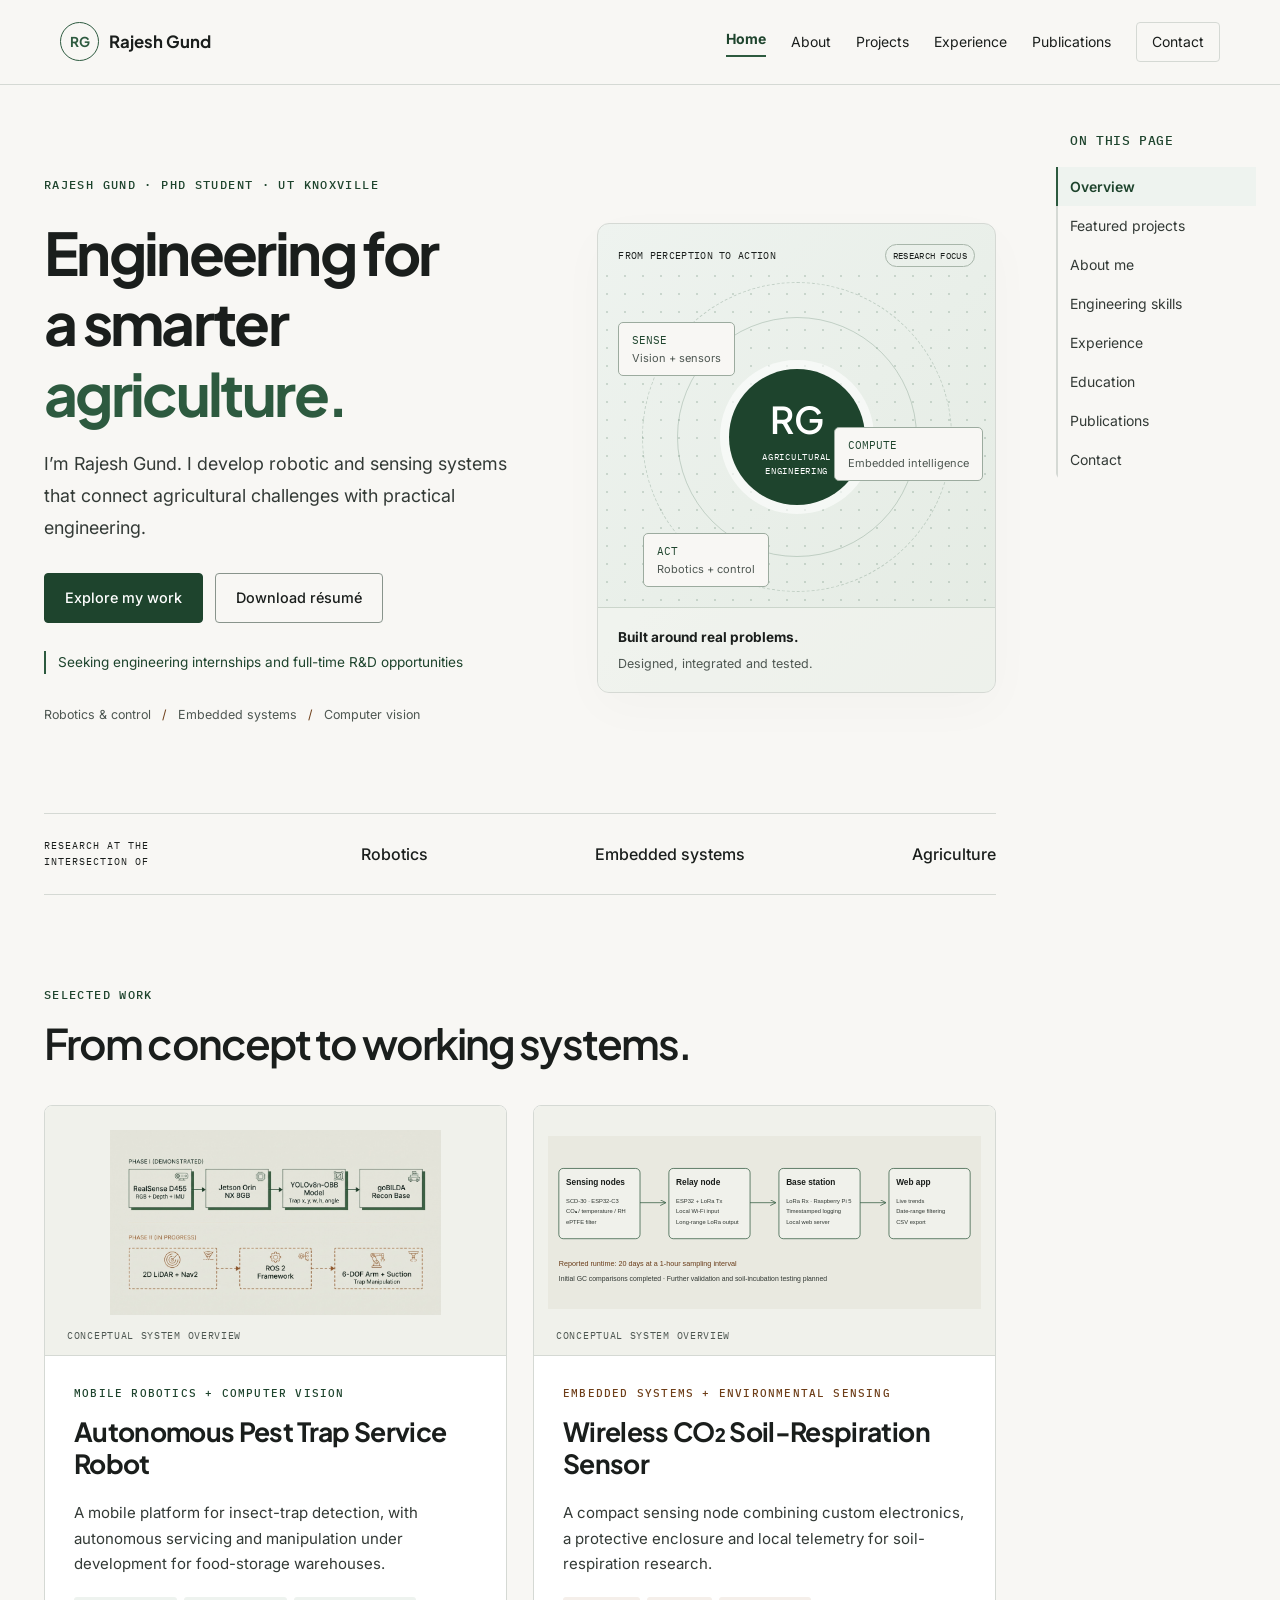
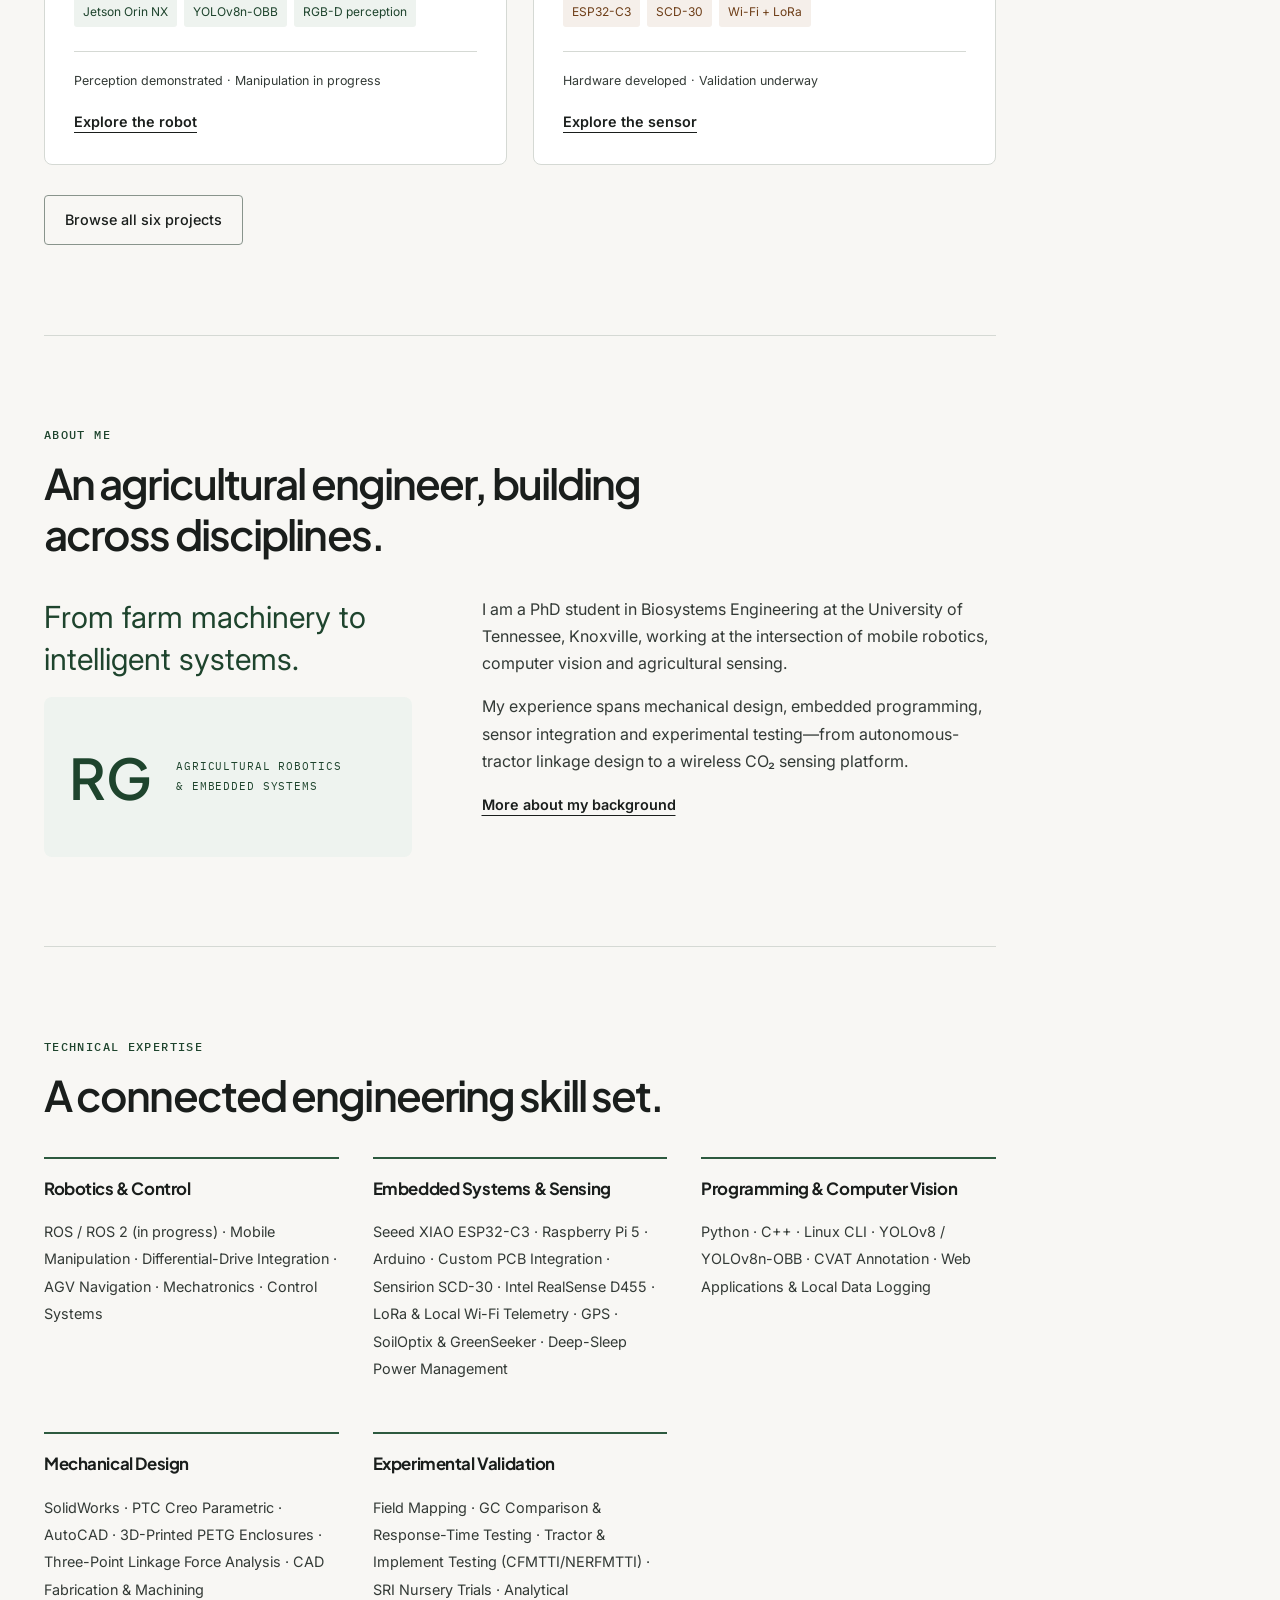
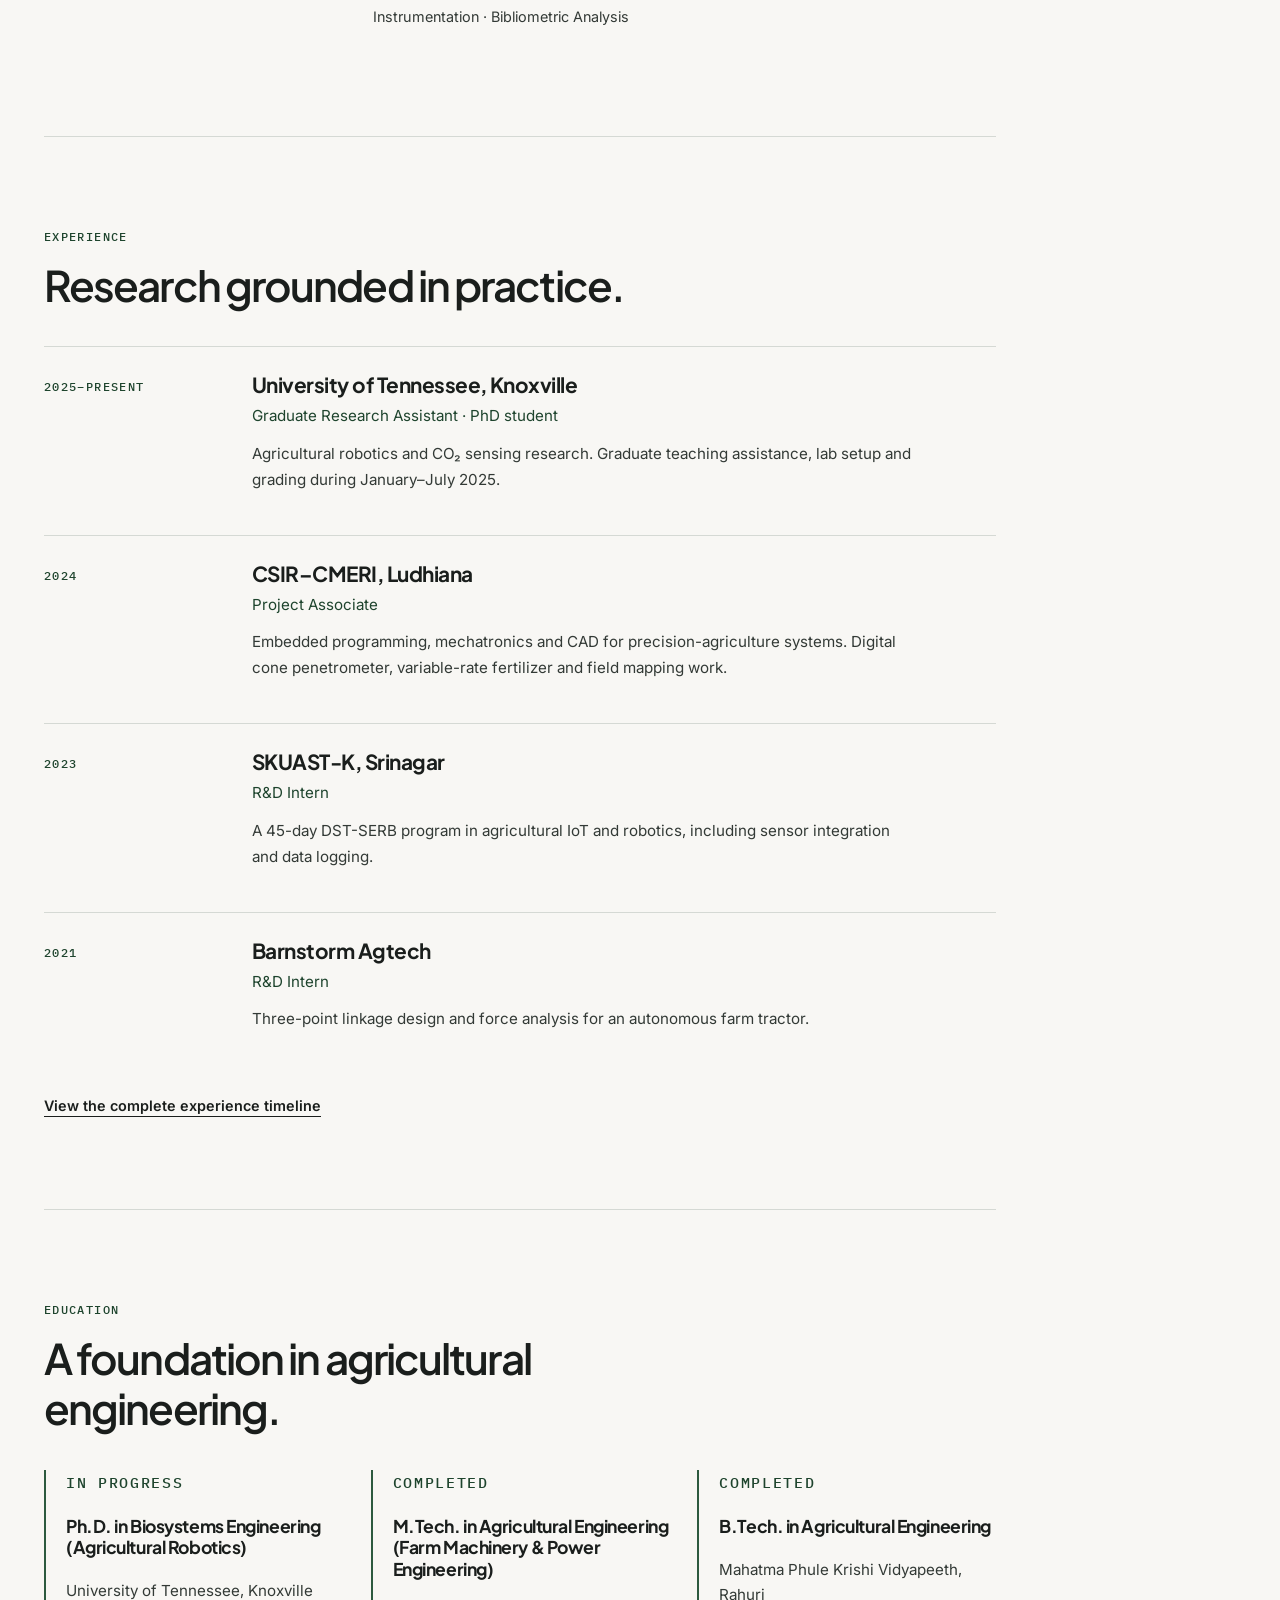
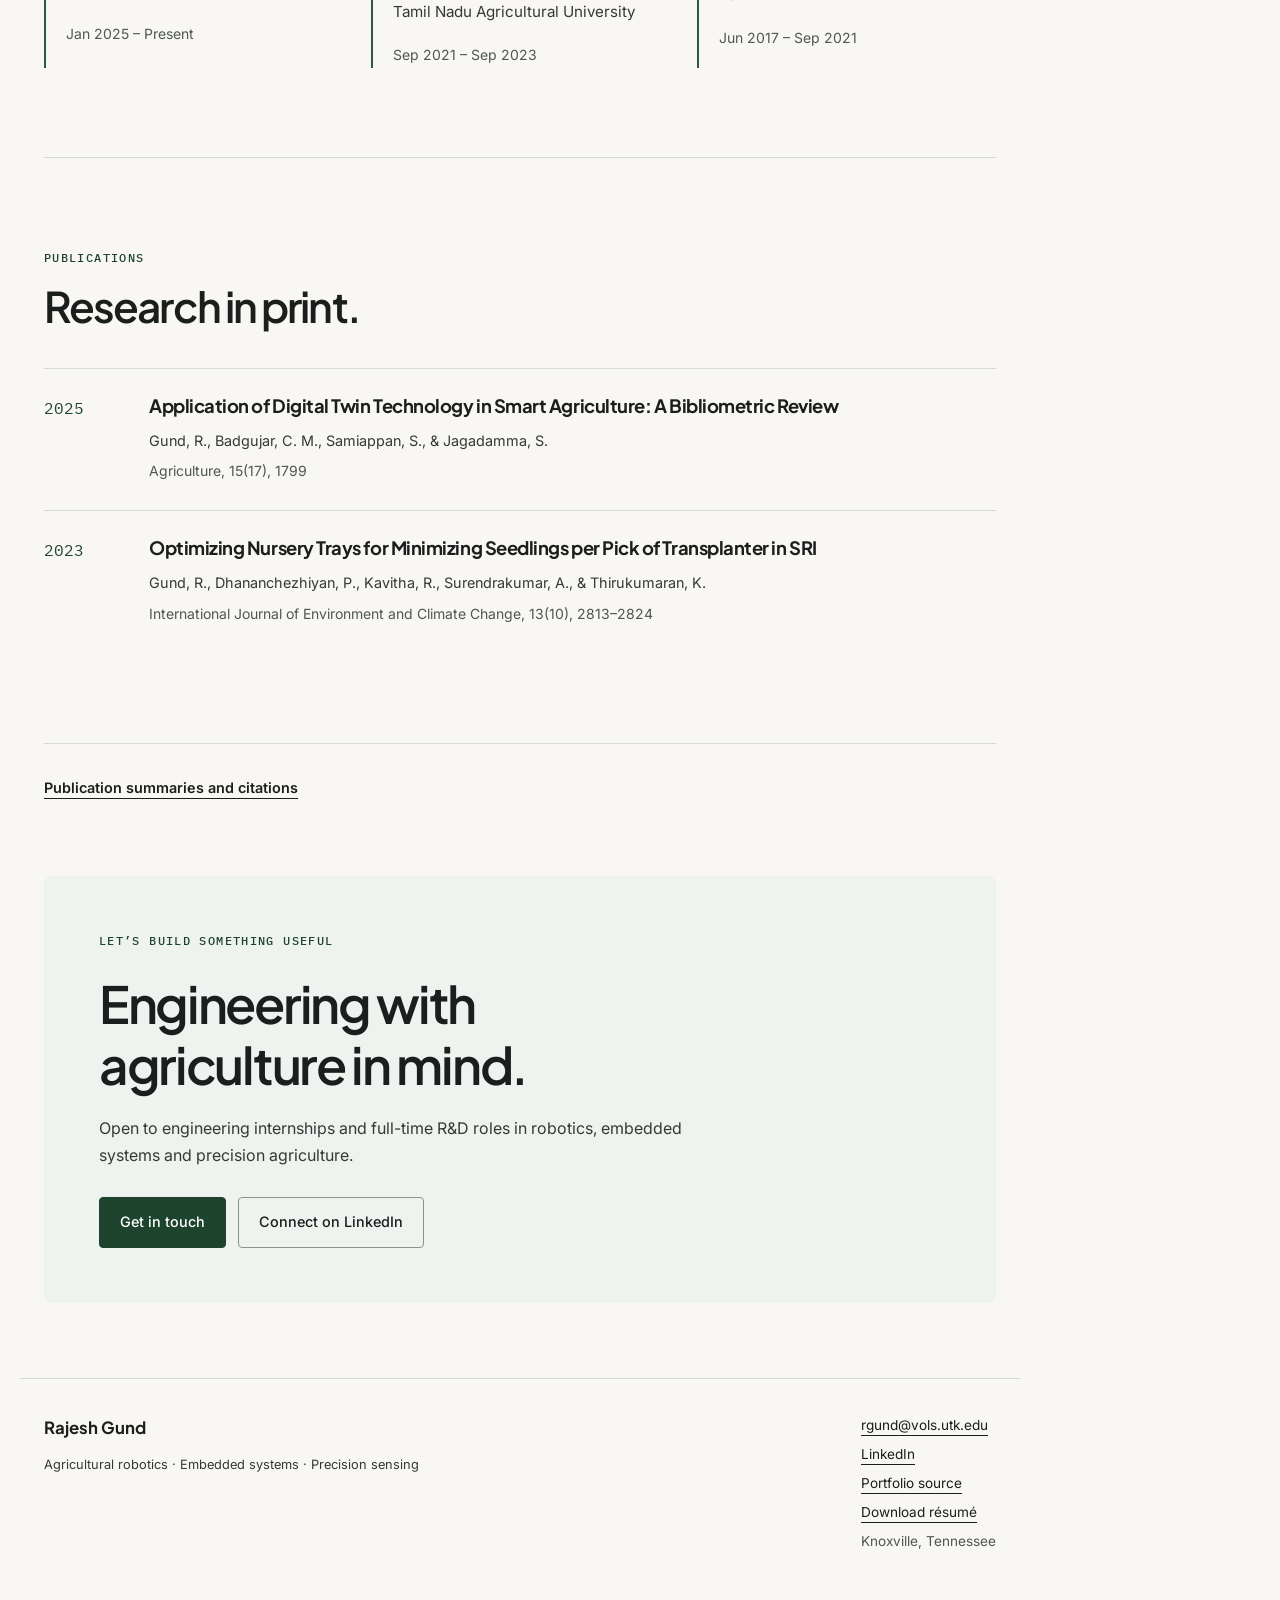
==== index.html @ 1b2fa49e "Add responsive section bookmarks and active reading navigation" ====
<!doctype html><html lang="en"><head><meta charset="utf-8"><meta name="viewport" content="width=device-width, initial-scale=1"><title>Agricultural Robotics &amp; Embedded Systems | Rajesh Gund</title><meta name="description" content="Rajesh Gund — PhD student at UT Knoxville developing agricultural robotics and embedded sensing systems."><meta property="og:title" content="Agricultural Robotics &amp; Embedded Systems | Rajesh Gund"><meta property="og:description" content="Rajesh Gund — PhD student at UT Knoxville developing agricultural robotics and embedded sensing systems."><meta property="og:type" content="website"><meta name="theme-color" content="#2D5A3F"><link rel="icon" href="assets/img/favicon.svg" type="image/svg+xml"><link rel="stylesheet" href="assets/css/tokens.css"><link rel="stylesheet" href="assets/css/styles.css?v=3"><script defer src="assets/js/main.js?v=2"></script><link rel="canonical" href="https://rgund26.github.io/"><meta property="og:url" content="https://rgund26.github.io/"><script defer src="assets/js/profile.js"></script><script defer src="assets/js/media-config.js"></script><script defer src="assets/js/media.js"></script><script type="application/ld+json">{"@context": "https://schema.org", "@type": "Person", "name": "Rajesh Gund", "url": "https://rgund26.github.io/", "jobTitle": "PhD student in agricultural robotics", "affiliation": {"@type": "CollegeOrUniversity", "name": "University of Tennessee, Knoxville"}, "sameAs": ["https://www.linkedin.com/in/rajeshgund/"], "knowsAbout": ["Agricultural robotics", "Embedded systems", "Computer vision", "Precision agriculture"]}</script></head><body><a class="skip" href="#main">Skip to content</a><header><div class="nav-wrap"><a class="wordmark" href="index.html"><span class="monogram">RG</span>Rajesh Gund<span class="wordmark-sub">ENGINEERING PORTFOLIO</span></a><button class="menu-toggle" aria-expanded="false" aria-controls="navigation">Menu</button><nav id="navigation" aria-label="Main navigation"><a href="index.html" aria-current="page">Home</a><a href="about/index.html">About</a><a href="projects/index.html">Projects</a><a href="experience/index.html">Experience</a><a href="publications/index.html">Publications</a><a class="nav-resume" href="index.html#contact">Contact</a></nav></div></header><main id="main"><section class="hero"><div class="hero-copy"><p class="eyebrow">RAJESH GUND · PHD STUDENT · UT KNOXVILLE</p><h1>Engineering for<br>a smarter <em>agriculture.</em></h1><p class="hero-intro">I’m Rajesh Gund. I develop robotic and sensing systems that connect agricultural challenges with practical engineering.</p><div class="actions"><a class="button" href="#projects">Explore my work</a><a class="button secondary" href="assets/docs/Rajesh_Gund_Resume.pdf" download>Download résumé</a></div><p class="availability-line">Seeking engineering internships and full-time R&D opportunities</p><p class="hero-note">Robotics & control <span>/</span> Embedded systems <span>/</span> Computer vision</p></div><aside class="hero-visual"><div class="visual-heading"><span>FROM PERCEPTION TO ACTION</span><span class="tag">RESEARCH FOCUS</span></div><div class="technical-art" aria-label="Conceptual illustration of sensing, computing and actuation"><div class="orbit orbit-one"></div><div class="orbit orbit-two"></div><div class="core">RG<span>AGRICULTURAL<br>ENGINEERING</span></div><span class="node sense">SENSE<small>Vision + sensors</small></span><span class="node compute">COMPUTE<small>Embedded intelligence</small></span><span class="node act">ACT<small>Robotics + control</small></span></div><div class="visual-footer"><strong>Built around real problems.</strong><span>Designed, integrated and tested.</span></div></aside></section><div class="focus-strip"><span>RESEARCH AT THE INTERSECTION OF</span><strong>Robotics</strong><strong>Embedded systems</strong><strong>Agriculture</strong></div><section class="section" id=projects><div class="section-heading"><p class="eyebrow">SELECTED WORK</p><h2>From concept to working systems.</h2></div><div class="project-grid"><article class="project-card"><div class="card-media"><img src="assets/diagrams/pest-trap-architecture.jpg" width="2048" height="1143" alt="Conceptual robot perception architecture and planned manipulation integration" loading="lazy"><span class="media-label">CONCEPTUAL SYSTEM OVERVIEW</span></div><div class="card-body"><p class="eyebrow">MOBILE ROBOTICS + COMPUTER VISION</p><h3>Autonomous Pest Trap Service Robot</h3><p>A mobile platform for insect-trap detection, with autonomous servicing and manipulation under development for food-storage warehouses.</p><div class="chips"><span>Jetson Orin NX</span><span>YOLOv8n-OBB</span><span>RGB-D perception</span></div><p class="status">Perception demonstrated · Manipulation in progress</p><a class="text-link" href="projects/pest-trap-robot/index.html">Explore the robot</a></div></article><article class="project-card copper"><div class="card-media"><img src="assets/diagrams/ghg-pipeline.svg" width="1200" height="480" alt="CO₂ sensing nodes send readings over Wi-Fi and LoRa to a local Raspberry Pi web application" loading="lazy"><span class="media-label">CONCEPTUAL SYSTEM OVERVIEW</span></div><div class="card-body"><p class="eyebrow">EMBEDDED SYSTEMS + ENVIRONMENTAL SENSING</p><h3>Wireless CO₂ Soil-Respiration Sensor</h3><p>A compact sensing node combining custom electronics, a protective enclosure and local telemetry for soil-respiration research.</p><div class="chips"><span>ESP32-C3</span><span>SCD-30</span><span>Wi-Fi + LoRa</span></div><p class="status">Hardware developed · Validation underway</p><a class="text-link" href="projects/ghg-sensor/index.html">Explore the sensor</a></div></article></div><div class="section-bottom"><a class="button secondary" href="projects/index.html">Browse all six projects</a></div></section><section class="section" ><div class="section-heading"><p class="eyebrow">ABOUT ME</p><h2>An agricultural engineer, building across disciplines.</h2></div><div class="about-layout"><div><p class="large-copy">From farm machinery to intelligent systems.</p><div class="profile-mark" aria-label="Rajesh Gund initials">RG<span>AGRICULTURAL ROBOTICS<br>&amp; EMBEDDED SYSTEMS</span></div></div><div><p>I am a PhD student in Biosystems Engineering at the University of Tennessee, Knoxville, working at the intersection of mobile robotics, computer vision and agricultural sensing.</p><p>My experience spans mechanical design, embedded programming, sensor integration and experimental testing—from autonomous-tractor linkage design to a wireless CO₂ sensing platform.</p><a class="text-link" href="about/index.html">More about my background</a></div></div></section><section class="section" id=expertise><div class="section-heading"><p class="eyebrow">TECHNICAL EXPERTISE</p><h2>A connected engineering skill set.</h2></div><div class="skills-grid"><article><h3>Robotics &amp; Control</h3><p>ROS / ROS 2 (in progress) · Mobile Manipulation · Differential-Drive Integration · AGV Navigation · Mechatronics · Control Systems</p></article><article><h3>Embedded Systems &amp; Sensing</h3><p>Seeed XIAO ESP32-C3 · Raspberry Pi 5 · Arduino · Custom PCB Integration · Sensirion SCD-30 · Intel RealSense D455 · LoRa &amp; Local Wi-Fi Telemetry · GPS · SoilOptix &amp; GreenSeeker · Deep-Sleep Power Management</p></article><article><h3>Programming &amp; Computer Vision</h3><p>Python · C++ · Linux CLI · YOLOv8 / YOLOv8n-OBB · CVAT Annotation · Web Applications &amp; Local Data Logging</p></article><article><h3>Mechanical Design</h3><p>SolidWorks · PTC Creo Parametric · AutoCAD · 3D-Printed PETG Enclosures · Three-Point Linkage Force Analysis · CAD Fabrication &amp; Machining</p></article><article><h3>Experimental Validation</h3><p>Field Mapping · GC Comparison &amp; Response-Time Testing · Tractor &amp; Implement Testing (CFMTTI/NERFMTTI) · SRI Nursery Trials · Analytical Instrumentation · Bibliometric Analysis</p></article></div></section><section class="section" id=experience><div class="section-heading"><p class="eyebrow">EXPERIENCE</p><h2>Research grounded in practice.</h2></div><div class="timeline"><article><p class="eyebrow">2025–PRESENT</p><div><h3>University of Tennessee, Knoxville</h3><p class="role">Graduate Research Assistant · PhD student</p><p>Agricultural robotics and CO₂ sensing research. Graduate teaching assistance, lab setup and grading during January–July 2025.</p></div></article><article><p class="eyebrow">2024</p><div><h3>CSIR–CMERI, Ludhiana</h3><p class="role">Project Associate</p><p>Embedded programming, mechatronics and CAD for precision-agriculture systems. Digital cone penetrometer, variable-rate fertilizer and field mapping work.</p></div></article><article><p class="eyebrow">2023</p><div><h3>SKUAST-K, Srinagar</h3><p class="role">R&D Intern</p><p>A 45-day DST-SERB program in agricultural IoT and robotics, including sensor integration and data logging.</p></div></article><article><p class="eyebrow">2021</p><div><h3>Barnstorm Agtech</h3><p class="role">R&D Intern</p><p>Three-point linkage design and force analysis for an autonomous farm tractor.</p></div></article></div><a class="text-link" href="experience/index.html">View the complete experience timeline</a></section><section class="section" ><div class="section-heading"><p class="eyebrow">EDUCATION</p><h2>A foundation in agricultural engineering.</h2></div><div class="education-grid"><article><p class="eyebrow">In Progress</p><h3>Ph.D. in Biosystems Engineering (Agricultural Robotics)</h3><p>University of Tennessee, Knoxville</p><small>Jan 2025 – Present</small></article><article><p class="eyebrow">Completed</p><h3>M.Tech. in Agricultural Engineering (Farm Machinery &amp; Power Engineering)</h3><p>Tamil Nadu Agricultural University</p><small>Sep 2021 – Sep 2023</small></article><article><p class="eyebrow">Completed</p><h3>B.Tech. in Agricultural Engineering</h3><p>Mahatma Phule Krishi Vidyapeeth, Rahuri</p><small>Jun 2017 – Sep 2021</small></article></div></section><section class="section" ><div class="section-heading"><p class="eyebrow">PUBLICATIONS</p><h2>Research in print.</h2></div><div class="publications"><article><span>2025</span><div><h3><a href="https://www.mdpi.com/2077-0472/15/17/1799">Application of Digital Twin Technology in Smart Agriculture: A Bibliometric Review</a></h3><p>Gund, R., Badgujar, C. M., Samiappan, S., &amp; Jagadamma, S.</p><small>Agriculture, 15(17), 1799</small></div></article><article><span>2023</span><div><h3><a href="https://journalijecc.com/index.php/IJECC/article/view/2946">Optimizing Nursery Trays for Minimizing Seedlings per Pick of Transplanter in SRI</a></h3><p>Gund, R., Dhananchezhiyan, P., Kavitha, R., Surendrakumar, A., &amp; Thirukumaran, K.</p><small>International Journal of Environment and Climate Change, 13(10), 2813–2824</small></div></article></div></section><div class="section-bottom"><a class="text-link" href="publications/index.html">Publication summaries and citations</a></div><section class="contact" id="contact"><p class="eyebrow">LET’S BUILD SOMETHING USEFUL</p><h2>Engineering with<br>agriculture in mind.</h2><p>Open to engineering internships and full-time R&D roles in robotics, embedded systems and precision agriculture.</p><div class="actions"><a class="button" href="mailto:rgund@vols.utk.edu">Get in touch</a><a class="button secondary" href="https://www.linkedin.com/in/rajeshgund/">Connect on LinkedIn</a></div></section></main><footer><div><a class="wordmark" href="index.html">Rajesh Gund</a><p>Agricultural robotics · Embedded systems · Precision sensing</p></div><div><a href="mailto:rgund@vols.utk.edu">rgund@vols.utk.edu</a><a href="https://www.linkedin.com/in/rajeshgund/">LinkedIn</a><a href="https://github.com/rgund26/rgund26.github.io">Portfolio source</a><a href="assets/docs/Rajesh_Gund_Resume.pdf">Download résumé</a><span>Knoxville, Tennessee</span></div></footer><dialog id="lightbox" aria-label="Enlarged project diagram"><button class="close" aria-label="Close enlarged image">Close ×</button><img alt=""><p></p></dialog><script src="assets/js/section-nav.js?v=1" defer></script></body></html>
---- assets/css/tokens.css ----
:root{--bg-page:#F8F7F4;--bg-surface:#fff;--bg-tint-green:#EEF3EF;--bg-tint-copper:#F5EFEA;--border-hair:#D5D9D4;--ink-primary:#1A1E1C;--ink-secondary:#333A36;--ink-muted:#4E5752;--accent-green:#2D5A3F;--accent-green-text:#1E442D;--accent-copper:#8C5327;--accent-copper-text:#6E3E18;--font-display:'Plus Jakarta Sans',system-ui,sans-serif;--font-body:'Inter',system-ui,sans-serif;--font-mono:'IBM Plex Mono',ui-monospace,monospace;--max-width:1120px;--measure:66ch;--radius-sm:4px;--radius-md:8px;--space-section:clamp(56px,7vw,96px)}
---- assets/css/styles.css ----
@import url('https://fonts.googleapis.com/css2?family=IBM+Plex+Mono:wght@400;500&family=Inter:wght@400;500;600;700&family=Plus+Jakarta+Sans:wght@400;500;600;700;800&display=swap');
*{box-sizing:border-box}html{scroll-behavior:smooth;scroll-padding-top:100px}body{margin:0;background:var(--bg-page);color:var(--ink-primary);font:16px/1.7 var(--font-body)}a{color:inherit;text-underline-offset:5px}a:hover{color:var(--accent-green-text)}button{font:inherit;cursor:pointer}a,button{-webkit-tap-highlight-color:transparent}button:focus-visible,a:focus-visible{outline:3px solid var(--accent-copper);outline-offset:5px}p{color:var(--ink-secondary);margin:0 0 1rem}h1,h2,h3{font-family:var(--font-display);line-height:1.2;letter-spacing:-.045em;margin:0 0 1.2rem}h1{font-size:clamp(2.75rem,5.2vw,4.8rem);font-weight:700}h2{font-size:clamp(2rem,3.3vw,3rem);font-weight:600}h3{font-size:1.3rem;letter-spacing:-.025em}small{font-size:.875rem;color:var(--ink-muted)}header{border-bottom:1px solid var(--border-hair);background:rgba(248,247,244,.97);position:sticky;top:0;z-index:10}.nav-wrap{max-width:1240px;margin:auto;padding:22px 40px;display:flex;align-items:center;justify-content:space-between;gap:30px}.wordmark{display:flex;align-items:center;gap:10px;font-family:var(--font-display);font-weight:700;text-decoration:none;font-size:1.05rem;flex-wrap:wrap}.monogram{border:1px solid var(--accent-green);color:var(--accent-green);width:39px;height:39px;display:grid;place-items:center;border-radius:50%;font-size:.85rem}.wordmark-sub{display:none}nav{display:flex;align-items:center;gap:25px}nav a{font-size:.875rem;text-decoration:none}.nav-resume{padding:7px 15px;border:1px solid var(--border-hair);border-radius:4px}.menu-toggle{display:none}main{max-width:var(--max-width);margin:auto;padding:0 24px}.hero{display:grid;grid-template-columns:1.25fr 1fr;gap:55px;align-items:center;padding:90px 0 72px}.eyebrow{font-family:var(--font-mono);font-size:.78rem;line-height:1.6;letter-spacing:.11em;font-weight:500;color:var(--accent-green-text);text-transform:uppercase;margin-bottom:22px}.hero h1{font-size:clamp(2.7rem,4.6vw,4.1rem)}em{font-style:normal;color:var(--accent-green)}.hero-intro{font-size:1.12rem;max-width:46ch;line-height:1.8}.actions{display:flex;gap:12px;flex-wrap:wrap;margin:28px 0}.button{display:inline-flex;justify-content:center;align-items:center;min-height:48px;padding:12px 20px;background:var(--accent-green-text);color:white;font-size:.9rem;font-weight:500;text-decoration:none;border:1px solid var(--accent-green-text);border-radius:4px}.button:hover{background:var(--accent-green);color:white}.button.secondary{background:transparent;color:var(--ink-primary);border-color:#89948c}.button.secondary:hover{background:var(--bg-tint-green)}.hero-note{font-size:.78rem;color:var(--ink-muted);margin-top:30px}.hero-note span{margin:0 7px;color:var(--accent-copper-text)}.hero-visual{border:1px solid var(--border-hair);border-radius:12px;overflow:hidden;background:linear-gradient(135deg,#eef3ef,#e4ebe3);box-shadow:0 15px 50px #1a1e1c06}.visual-heading{padding:20px 20px 0;display:flex;justify-content:space-between;align-items:center;gap:10px;font:10px var(--font-mono);letter-spacing:.03em}.tag{padding:5px 7px;border:1px solid #a8b6aa;border-radius:20px;font-size:9px}.technical-art{height:340px;position:relative;overflow:hidden;background-image:radial-gradient(#2d5a3f2e .8px,transparent .8px);background-size:18px 18px}.orbit{position:absolute;border:1px solid #2d5a3f38;border-radius:50%;left:50%;top:50%;transform:translate(-50%,-50%)}.orbit-one{width:240px;height:240px}.orbit-two{width:310px;height:310px;border-style:dashed}.core{position:absolute;left:50%;top:50%;transform:translate(-50%,-50%);background:var(--accent-green-text);border-radius:50%;width:136px;height:136px;display:flex;flex-direction:column;align-items:center;justify-content:center;color:white;font:600 37px var(--font-display);box-shadow:0 0 0 9px #fff9}.core span{font:9px/1.6 var(--font-mono);text-align:center;letter-spacing:.08em;margin-top:8px}.node{position:absolute;background:#f8f7f4;border:1px solid #9cab9f;padding:10px 13px;border-radius:5px;font:11px var(--font-mono);color:var(--accent-green-text)}.node small{display:block;font:11px var(--font-body);margin-top:4px}.sense{left:20px;top:55px}.compute{right:12px;top:160px}.act{left:45px;bottom:20px}.visual-footer{background:#f8f7f480;border-top:1px solid #cbd5cb;padding:18px 20px;display:flex;flex-direction:column;gap:3px;font-size:.85rem}.visual-footer span{font-size:.78rem;color:var(--ink-muted)}.focus-strip{border-block:1px solid var(--border-hair);display:flex;justify-content:space-between;gap:20px;align-items:center;padding:24px 0}.focus-strip span{font:10px/1.6 var(--font-mono);letter-spacing:.1em;max-width:150px}.focus-strip strong{font-size:1rem;font-weight:500}.section{padding:var(--space-section) 0;border-bottom:1px solid var(--border-hair)}.section-heading{max-width:720px;margin-bottom:36px}.section-heading .eyebrow{margin-bottom:13px}.project-grid{display:grid;grid-template-columns:1fr 1fr;gap:26px}.project-card{border:1px solid var(--border-hair);background:white;border-radius:8px;overflow:hidden}.card-media{position:relative;background:#f0f1eb;padding:24px 14px 40px;height:250px;border-bottom:1px solid var(--border-hair);display:flex;align-items:center}.card-media img{width:100%;height:100%;object-fit:contain;mix-blend-mode:multiply}.media-label{position:absolute;bottom:13px;left:22px;color:var(--ink-muted);font:10px var(--font-mono);letter-spacing:.07em}.card-body{padding:29px}.card-body .eyebrow{font-size:.68rem;margin-bottom:14px}.card-body h3{font-size:1.65rem;min-height:65px}.card-body>p:not(.eyebrow):not(.status){font-size:.94rem}.chips{display:flex;flex-wrap:wrap;gap:7px;margin:20px 0}.chips span{background:var(--bg-tint-green);color:var(--accent-green-text);padding:5px 9px;font-size:.75rem;border-radius:3px}.copper .chips span{background:var(--bg-tint-copper);color:var(--accent-copper-text)}.copper .eyebrow{color:var(--accent-copper-text)}.status{font-size:.78rem;border-top:1px solid var(--border-hair);padding-top:18px;margin-top:24px}.text-link{font-size:.9rem;font-weight:600;text-decoration-thickness:1px}.about-layout{display:grid;grid-template-columns:1fr 1.4fr;gap:70px}.large-copy{font-size:1.25rem;line-height:1.8;max-width:75ch}.about-layout .large-copy{font-size:1.9rem;line-height:1.4;color:var(--accent-green-text)}.skills-grid{display:grid;grid-template-columns:repeat(3,1fr);gap:34px}.skills-grid article{border-top:2px solid var(--accent-green);padding-top:20px}.skills-grid h3{font-size:1.05rem}.skills-grid p{font-size:.9rem;line-height:1.9}.timeline article{display:grid;grid-template-columns:180px 1fr;gap:28px;padding:26px 0;border-top:1px solid var(--border-hair)}.timeline h3{margin-bottom:5px}.timeline .role{color:var(--accent-green-text);font-size:.95rem;margin-bottom:12px}.timeline article>p{padding-top:4px}.timeline div>p:last-child{font-size:.95rem;max-width:66ch}.timeline+.text-link{display:inline-block;margin-top:20px}.education-grid,.three-grid{display:grid;grid-template-columns:repeat(3,1fr);gap:28px}.education-grid article{border-left:2px solid var(--accent-green);padding-left:20px}.education-grid h3{font-size:1.1rem}.education-grid p{font-size:.95rem}.publications article{display:grid;grid-template-columns:80px 1fr;gap:25px;padding:26px 0;border-top:1px solid var(--border-hair)}.publications article>span{font-family:var(--font-mono);color:var(--accent-green-text)}.publications h3{font-size:1.15rem;margin-bottom:12px}.publications h3 a{text-decoration:none}.publications h3 a:hover{text-decoration:underline}.publications p{font-size:.9rem;margin-bottom:4px}.contact{margin:75px 0;background:var(--bg-tint-green);padding:55px;border-radius:8px}.contact h2{font-size:clamp(2.2rem,4vw,3.5rem)}.contact>p{max-width:60ch}.contact .actions{margin-bottom:0}footer{max-width:var(--max-width);margin:auto;padding:35px 24px 55px;display:flex;justify-content:space-between;gap:40px;border-top:1px solid var(--border-hair)}footer p{font-size:.8rem;margin-top:12px}footer>div:last-child{display:flex;flex-direction:column;gap:6px;font-size:.85rem}footer span{color:var(--ink-muted)}.project-hero{padding:60px 0 65px;border-bottom:1px solid var(--border-hair)}.back{font-size:.85rem;display:inline-block;margin-bottom:40px}.project-hero h1{max-width:950px}.lead{font-size:1.3rem;max-width:65ch}.status-pill{display:inline-block;padding:8px 13px;border:1px solid #b8c7ba;background:var(--bg-tint-green);border-radius:4px;font-size:.8rem;margin-top:15px}.diagram{margin:55px 0 0;border:1px solid var(--border-hair);border-radius:8px;overflow:hidden;background:white}.zoom{border:0;padding:0;background:var(--bg-page);width:100%;display:block;cursor:zoom-in}.zoom img{width:100%;height:auto;max-height:580px;object-fit:contain;display:block}.diagram figcaption{font-size:.85rem;padding:17px 22px;border-top:1px solid var(--border-hair)}.diagram figcaption span{display:block;color:var(--accent-green-text);font-size:.75rem;margin-top:6px}.three-grid p{font-size:.95rem}.table-wrap{overflow-x:auto;margin-top:30px}table{width:100%;border-collapse:collapse;text-align:left;font-size:.95rem}th,td{padding:15px 20px;border-bottom:1px solid var(--border-hair)}thead{background:var(--bg-tint-green)}caption{caption-side:bottom;text-align:left;padding:14px 0;font-size:.8rem;color:var(--ink-muted)}.status-grid{display:grid;grid-template-columns:1fr 1fr;gap:24px}.status-grid article{padding:30px;background:var(--bg-tint-green);border-top:3px solid var(--accent-green)}.status-grid .planned{background:var(--bg-tint-copper);border-color:var(--accent-copper)}li{margin-bottom:12px}ul{padding-left:20px;margin-bottom:0}.placeholder{margin:0 0 24px;padding:48px 20px;min-height:250px;display:flex;flex-direction:column;align-items:center;justify-content:center;text-align:center;border:1px dashed #9caaa0;border-radius:8px;background:linear-gradient(135deg,#eef3ef80,transparent)}.placeholder-mark{font-size:2rem;color:var(--accent-green);font-weight:300}.placeholder p{font-size:1rem;margin:8px 0}.placeholder span{font-size:.8rem;color:var(--ink-muted)}.placeholder.small{min-height:180px;padding:24px 15px}.attribution{font-size:.85rem;padding:30px 0 50px;max-width:85ch}.feature-band{background:var(--bg-tint-copper);border-left:3px solid var(--accent-copper);padding:35px;display:flex;gap:45px;align-items:center;margin-bottom:25px}.feature-band strong{font:600 3.2rem var(--font-display);white-space:nowrap;color:var(--accent-copper-text)}.feature-band strong span{display:block;font:14px var(--font-body);margin-top:12px}.feature-band p{margin:0}.chips.large span{font-size:.9rem;padding:12px 16px}dialog{border:1px solid var(--border-hair);border-radius:8px;max-width:95vw;width:1150px;padding:20px;background:var(--bg-page);max-height:94vh}dialog::backdrop{background:#14251bd9}dialog img{display:block;width:100%;max-height:70vh;object-fit:contain}dialog p{font-size:.9rem;margin:15px 0 0}.close{display:block;margin:0 0 12px auto;background:var(--accent-green-text);color:white;border:0;padding:8px 17px;border-radius:4px}.skip{position:fixed;left:15px;top:-100px;z-index:100;background:white;padding:10px}.skip:focus{top:15px}
@media(min-width:1400px){.wordmark-sub{display:block;font:9px var(--font-mono);letter-spacing:.04em;max-width:95px;margin-left:8px;border-left:1px solid var(--border-hair);padding-left:12px}}
@media(max-width:900px){.nav-wrap{padding:18px 24px}.hero{gap:25px;padding-top:60px}.hero h1{font-size:2.8rem}.technical-art{height:310px}.node{font-size:9px;padding:8px}.node small{font-size:9px}.sense{left:10px}.act{left:20px}.compute{right:8px}.visual-heading .tag{display:none}.card-body{padding:22px}.skills-grid{grid-template-columns:1fr 1fr}.education-grid,.three-grid{grid-template-columns:1fr 1fr}.timeline article{grid-template-columns:140px 1fr}.about-layout{gap:35px}.focus-strip strong{font-size:.9rem}}
@media(max-width:680px){main{padding:0 20px}.nav-wrap{padding:14px 20px;position:relative}.menu-toggle{display:block;border:1px solid var(--border-hair);border-radius:4px;background:transparent;padding:7px 12px;font-size:.85rem}nav{display:none;position:absolute;left:0;right:0;top:100%;padding:20px;background:var(--bg-page);border-bottom:1px solid var(--border-hair);flex-direction:column;align-items:stretch;gap:18px}nav.open{display:flex}.hero{grid-template-columns:1fr;padding:48px 0;gap:30px}.hero h1{font-size:2.85rem}.hero .eyebrow{font-size:.68rem}.hero-visual{max-width:470px;width:100%}.technical-art{height:290px}.hero-note{font-size:.72rem}.hero-intro{font-size:1.05rem}.focus-strip{display:grid;grid-template-columns:1fr 1fr;gap:15px}.focus-strip span{font-size:9px}.project-grid,.about-layout,.skills-grid,.education-grid,.three-grid,.status-grid{grid-template-columns:1fr}.card-media{height:230px}.card-body h3{min-height:0}.about-layout{gap:8px}.timeline article{grid-template-columns:1fr;gap:0}.timeline article>.eyebrow{margin-bottom:10px}.publications article{grid-template-columns:1fr;gap:10px}.contact{padding:30px 24px;margin:50px 0}.contact h2{font-size:2.3rem}footer{flex-direction:column;padding:25px 20px 40px;gap:20px}.project-hero h1{font-size:2.6rem}.project-hero{padding:35px 0 45px}.lead{font-size:1.1rem}.back{margin-bottom:25px}.status-pill{font-size:.75rem}.feature-band{flex-direction:column;align-items:flex-start;gap:25px;padding:25px}.diagram{margin-top:35px}.diagram figcaption{padding:15px}.section{padding:55px 0}th,td{padding:12px 10px;font-size:.85rem}.actions{gap:10px}.button{padding:12px 15px;font-size:.85rem}.wordmark{font-size:1rem}}
@media(prefers-reduced-motion:reduce){html{scroll-behavior:auto}*{transition:none!important;animation:none!important}}
@media print{header,.actions,.placeholder,dialog,.menu-toggle,.back{display:none}body{background:white;font-size:11pt}main{max-width:none}a{color:inherit}.section,.project-hero{padding:20px 0}.hero{padding:20px 0}.hero-visual{display:none}.hero{display:block}article,figure{break-inside:avoid}footer{padding:20px}}
/* Extended profile */
[hidden]{display:none!important}.sr-only{position:absolute;width:1px;height:1px;overflow:hidden;clip:rect(0,0,0,0);white-space:nowrap}nav a[aria-current=page]{color:var(--accent-green-text);font-weight:700;border-bottom:2px solid var(--accent-green);padding-bottom:5px}.availability-line{font-size:.85rem;color:var(--accent-green-text);max-width:48ch;border-left:2px solid var(--accent-green);padding-left:12px}.section-bottom{padding-top:30px}.profile-mark{height:160px;background:var(--bg-tint-green);border-radius:8px;padding:25px;display:flex;align-items:center;gap:24px;font:600 56px var(--font-display);color:var(--accent-green-text)}.profile-mark span{font:11px/1.8 var(--font-mono);letter-spacing:.08em}.profile-intro{display:grid;grid-template-columns:340px 1fr;gap:65px;padding:65px 0}.identity-card{background:var(--bg-tint-green);padding:30px;border-radius:8px;align-self:start}.profile-initials{display:grid;place-items:center;width:90px;height:90px;border:1px solid #a6b6a8;border-radius:50%;font:600 35px var(--font-display);color:var(--accent-green-text);margin-bottom:25px}.identity-card h2{font-size:1.8rem}.identity-card>p{font-size:.9rem}.identity-card dl{margin:25px 0}.identity-card dt{font:11px var(--font-mono);text-transform:uppercase;color:var(--ink-muted);margin-top:18px}.identity-card dd{margin:4px 0 0;font-size:.9rem}.identity-card a{font-size:.9rem}.bio-story{padding-top:5px}.bio-story .large-copy{font-size:1.5rem;color:var(--accent-green-text)}.detail-card{border-top:2px solid var(--accent-green);padding:22px 0}.evidence-list{display:grid;grid-template-columns:1fr 1fr;gap:20px}.evidence-list a{border:1px solid var(--border-hair);border-radius:6px;padding:25px;text-decoration:none;display:flex;flex-direction:column;gap:10px;background:white}.evidence-list a:hover{border-color:var(--accent-green)}.evidence-list strong{font-size:1.1rem}.evidence-list span{font-size:.92rem}.evidence-list small{color:var(--accent-green-text)}.education-row{padding:25px 0;border-top:1px solid var(--border-hair)}.education-row h3{margin-bottom:8px}.education-row p{margin-bottom:4px}.education-row span{font:13px var(--font-mono);color:var(--ink-muted)}.experience-entry{display:grid;grid-template-columns:220px 1fr;gap:40px;padding:45px 0;border-bottom:1px solid var(--border-hair)}.experience-entry h2{font-size:1.8rem}.experience-entry .role{font-weight:600;color:var(--accent-green-text)}.experience-entry .location{font-size:.9rem}.experience-entry .eyebrow{margin-bottom:10px}.training-grid{display:grid;grid-template-columns:1fr 1fr;gap:30px}.training-grid article{padding:22px;background:white;border:1px solid var(--border-hair);border-radius:6px}.training-grid h3{font-size:1.15rem}.training-grid p{font-size:.95rem;margin:0}.publication-feature{padding:48px 0;border-bottom:1px solid var(--border-hair)}.publication-feature h2{font-size:2rem;max-width:30ch}.publication-feature .authors{font-size:.9rem}.publication-feature .large-copy{font-size:1.1rem;max-width:75ch}.publication-feature .actions{margin:25px 0 20px}.publication-feature details{font-size:.9rem;background:var(--bg-tint-green);border-radius:4px;padding:14px 20px}.publication-feature summary{cursor:pointer;font-weight:500}.publication-feature details p{padding-top:15px;overflow-wrap:anywhere}.citation-feedback{color:var(--accent-green-text);margin:18px 0;font-size:.9rem}.project-filters{display:flex;flex-wrap:wrap;gap:10px;margin:35px 0}.filter{padding:10px 16px;border:1px solid #929e94;border-radius:30px;background:transparent;font-size:.9rem;color:var(--ink-primary)}.filter.active{background:var(--accent-green-text);color:white;border-color:var(--accent-green-text)}.project-directory{display:grid;grid-template-columns:1fr 1fr;gap:28px;margin-bottom:60px}.directory-card{background:white;border:1px solid var(--border-hair);border-radius:8px;overflow:hidden}.directory-card h2{font-size:1.55rem}.directory-media{height:240px;background:var(--bg-page);border-bottom:1px solid var(--border-hair);display:grid;place-items:center;padding:20px}.directory-media img{width:100%;height:100%;object-fit:contain;mix-blend-mode:multiply}.project-text-art{width:100%;height:100%;border:1px solid #ccd5cb;display:flex;flex-direction:column;align-items:center;justify-content:center;font:500 24px var(--font-mono);color:var(--accent-green-text);background-image:linear-gradient(90deg,#2d5a3f09 1px,transparent 1px),linear-gradient(#2d5a3f09 1px,transparent 1px);background-size:25px 25px}.project-text-art span{font-size:10px;margin-top:12px;letter-spacing:.1em}.project-facts{display:grid;grid-template-columns:1fr 1fr 1fr;gap:25px;padding:30px 0;border-bottom:1px solid var(--border-hair)}.project-facts span{display:block;font:11px var(--font-mono);letter-spacing:.1em;color:var(--accent-green-text);margin-bottom:10px}.project-facts strong{font-size:.9rem;font-weight:500;line-height:1.7;display:block}.related{padding:55px 0}.related h2{font-size:2rem}.media-video{width:100%;aspect-ratio:16/9;background:#13231a;display:block}.video-facade{position:relative;display:block;width:100%;aspect-ratio:16/9;border:0;background:#173321;color:white;overflow:hidden}.video-facade img{width:100%;height:100%;object-fit:cover}.video-facade span{position:absolute;inset:0;display:grid;place-items:center;background:#0005;font-size:1.3rem}.diagram iframe{width:100%;aspect-ratio:16/9;border:0;display:block}
@media(max-width:960px){.menu-toggle{display:block;border:1px solid var(--border-hair);border-radius:4px;background:transparent;padding:7px 12px;font-size:.85rem}.nav-wrap{position:relative}nav{display:none;position:absolute;left:0;right:0;top:100%;padding:20px;background:var(--bg-page);border-bottom:1px solid var(--border-hair);flex-direction:column;align-items:stretch;gap:18px}nav.open{display:flex}.profile-intro{grid-template-columns:280px 1fr;gap:30px}.experience-entry{grid-template-columns:180px 1fr;gap:25px}}
@media(max-width:680px){.profile-intro,.evidence-list,.training-grid,.project-directory,.project-facts,.experience-entry{grid-template-columns:1fr}.profile-intro{gap:30px;padding:40px 0}.identity-card{padding:25px}.experience-entry{gap:10px;padding:35px 0}.experience-entry h2{font-size:1.55rem}.project-facts{gap:20px}.project-filters{gap:8px}.filter{font-size:.8rem;padding:9px 12px}.publication-feature h2{font-size:1.6rem}.publication-feature .button{width:100%}.directory-media{height:220px}.related h2{font-size:1.6rem}}

/* Section bookmarks: a dedicated reading rail with a compact mobile menu. */
.section-nav{margin:20px 24px 0;border:1px solid var(--border-hair);border-radius:6px;background:var(--bg-page);padding:0 16px}
.section-nav-title{display:none}.section-nav-toggle{display:flex;justify-content:space-between;align-items:center;width:100%;padding:14px 0;border:0;background:transparent;color:var(--accent-green-text);font-weight:600;font-size:.9rem;text-align:left}.section-nav-toggle::after{content:'+';font-size:1.2rem}.section-nav-toggle[aria-expanded=true]::after{content:'−'}
.section-nav ul{display:none;list-style:none;margin:0;padding:0 0 14px}.section-nav.expanded ul{display:block}.section-nav li{margin:0}.section-nav a{display:block;border-left:2px solid var(--border-hair);padding:8px 12px;font-size:.875rem;line-height:1.5;text-decoration:none;color:var(--ink-secondary)}.section-nav a:hover{color:var(--accent-green-text);background:var(--bg-tint-green)}.section-nav a[aria-current=location]{border-left-color:var(--accent-green);background:var(--bg-tint-green);color:var(--accent-green-text);font-weight:600}
@media(min-width:1200px){.has-section-nav main,.has-section-nav footer{width:calc(100% - 280px);margin-left:auto;margin-right:260px}.section-nav{position:fixed;right:24px;top:132px;width:200px;margin:0;padding:0;border:0;max-height:calc(100dvh - 165px);overflow-y:auto;z-index:5}.section-nav-title{display:block;font:500 .8rem var(--font-mono);letter-spacing:.05em;text-transform:uppercase;color:var(--accent-green-text);margin:0 0 18px 14px}.section-nav-toggle{display:none}.section-nav ul{display:block;padding:0}.section-nav a{padding:9px 12px}}
@media(min-width:1600px){.has-section-nav main,.has-section-nav footer{margin-right:auto}.section-nav{right:max(24px,calc((100vw - 1580px)/2))}}
@media print{.section-nav{display:none}.has-section-nav main,.has-section-nav footer{width:auto;margin:auto}}
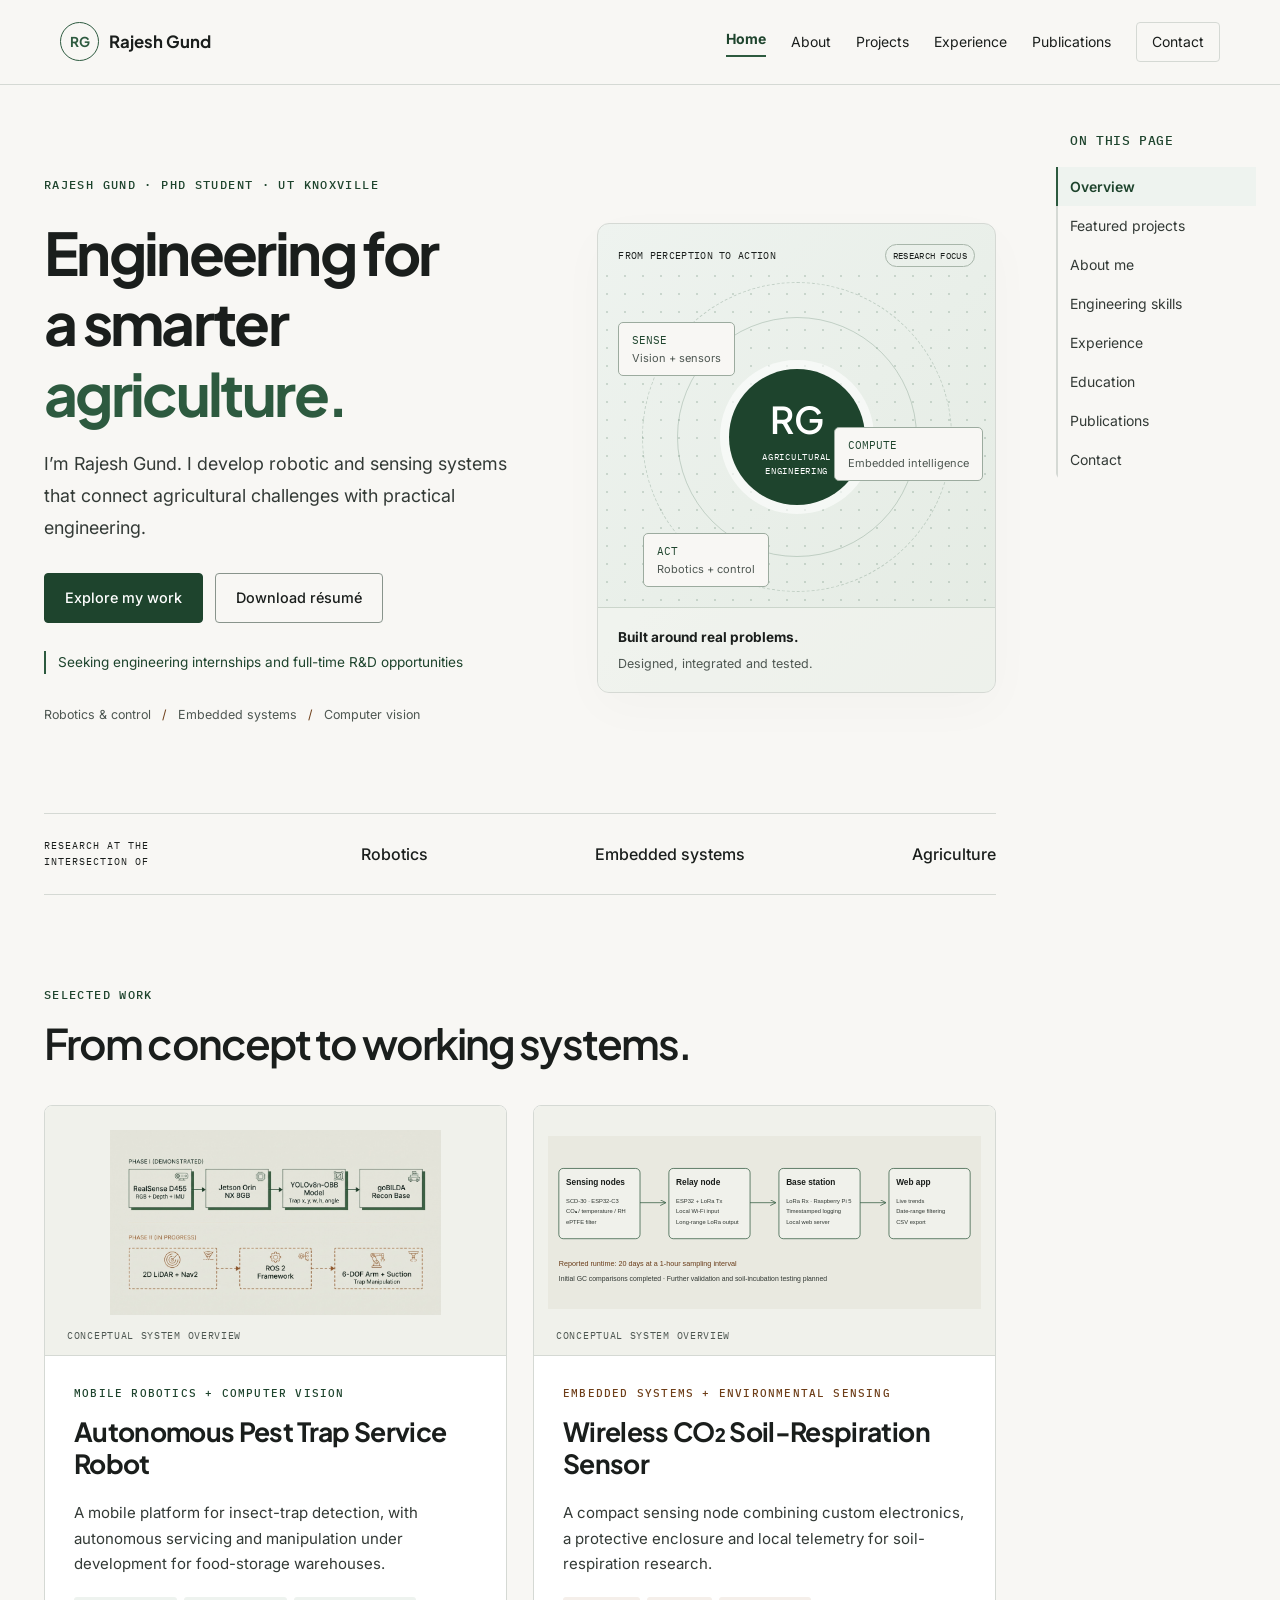
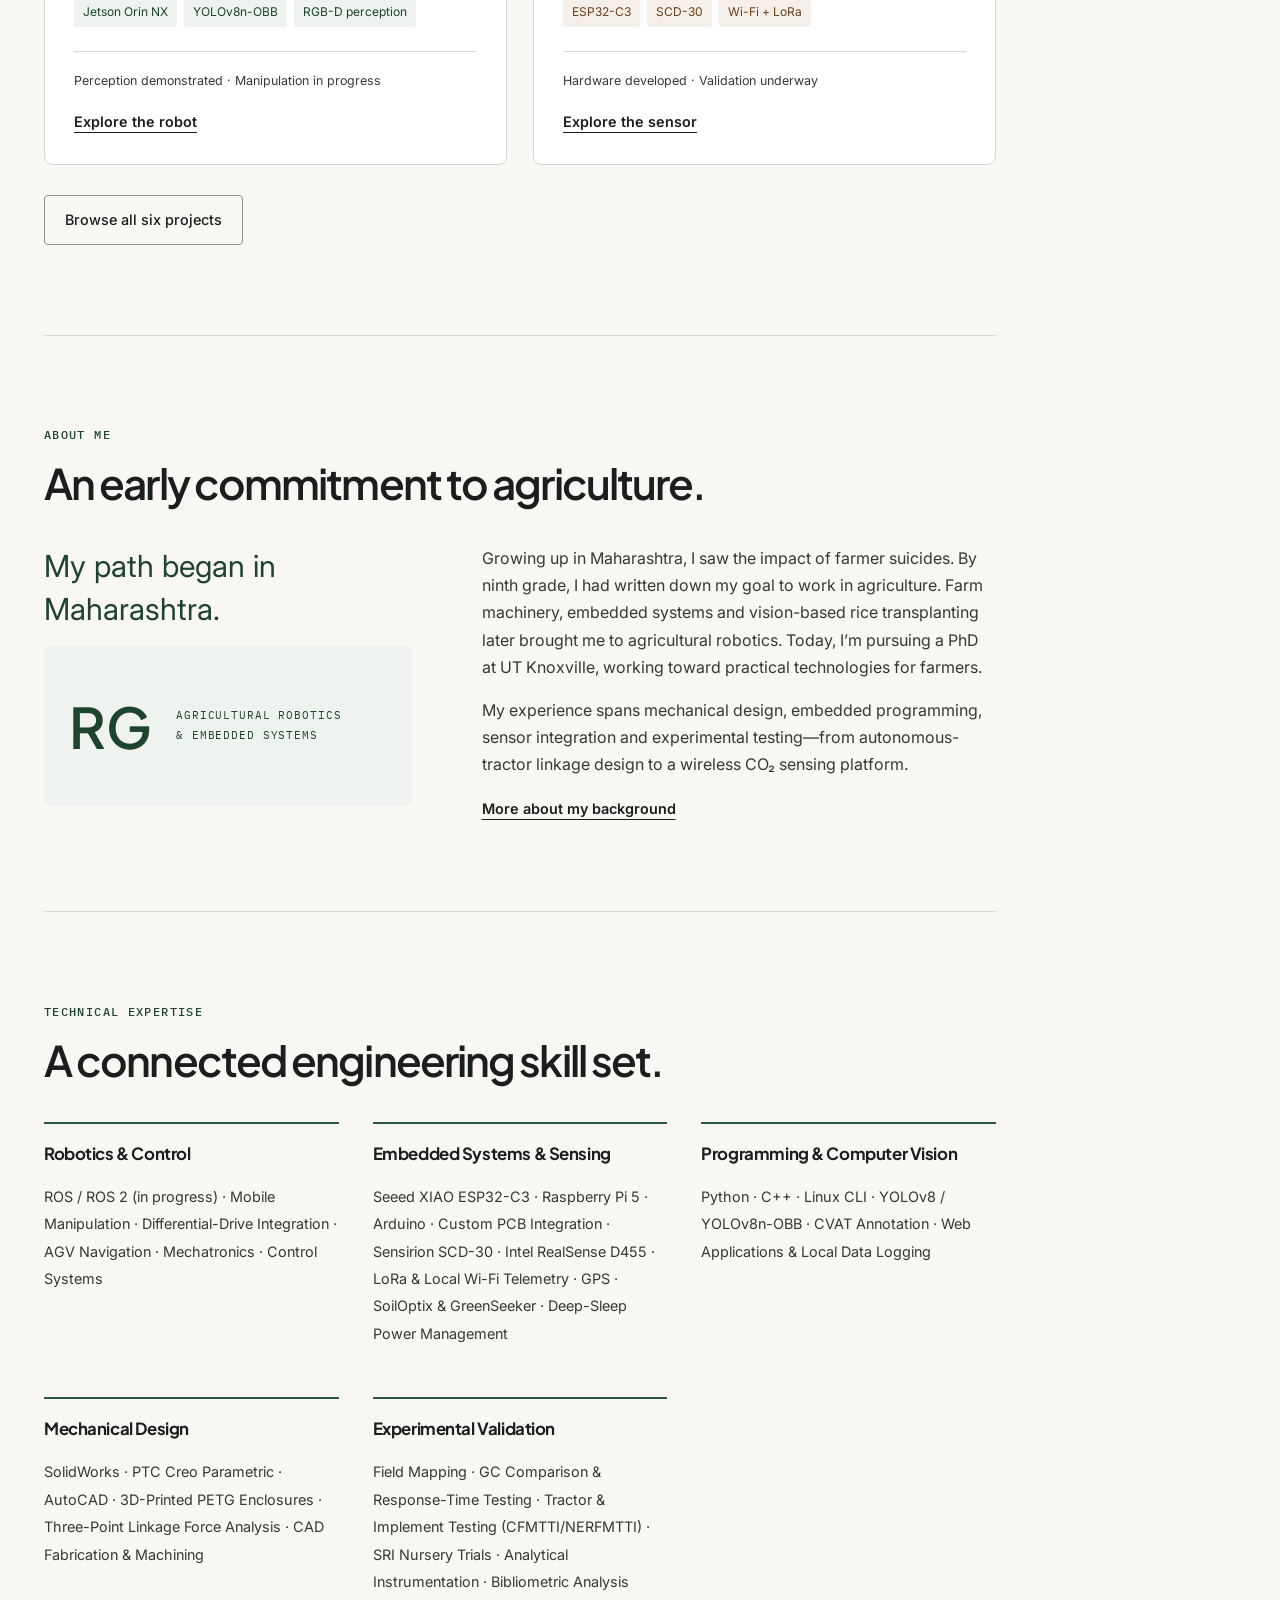
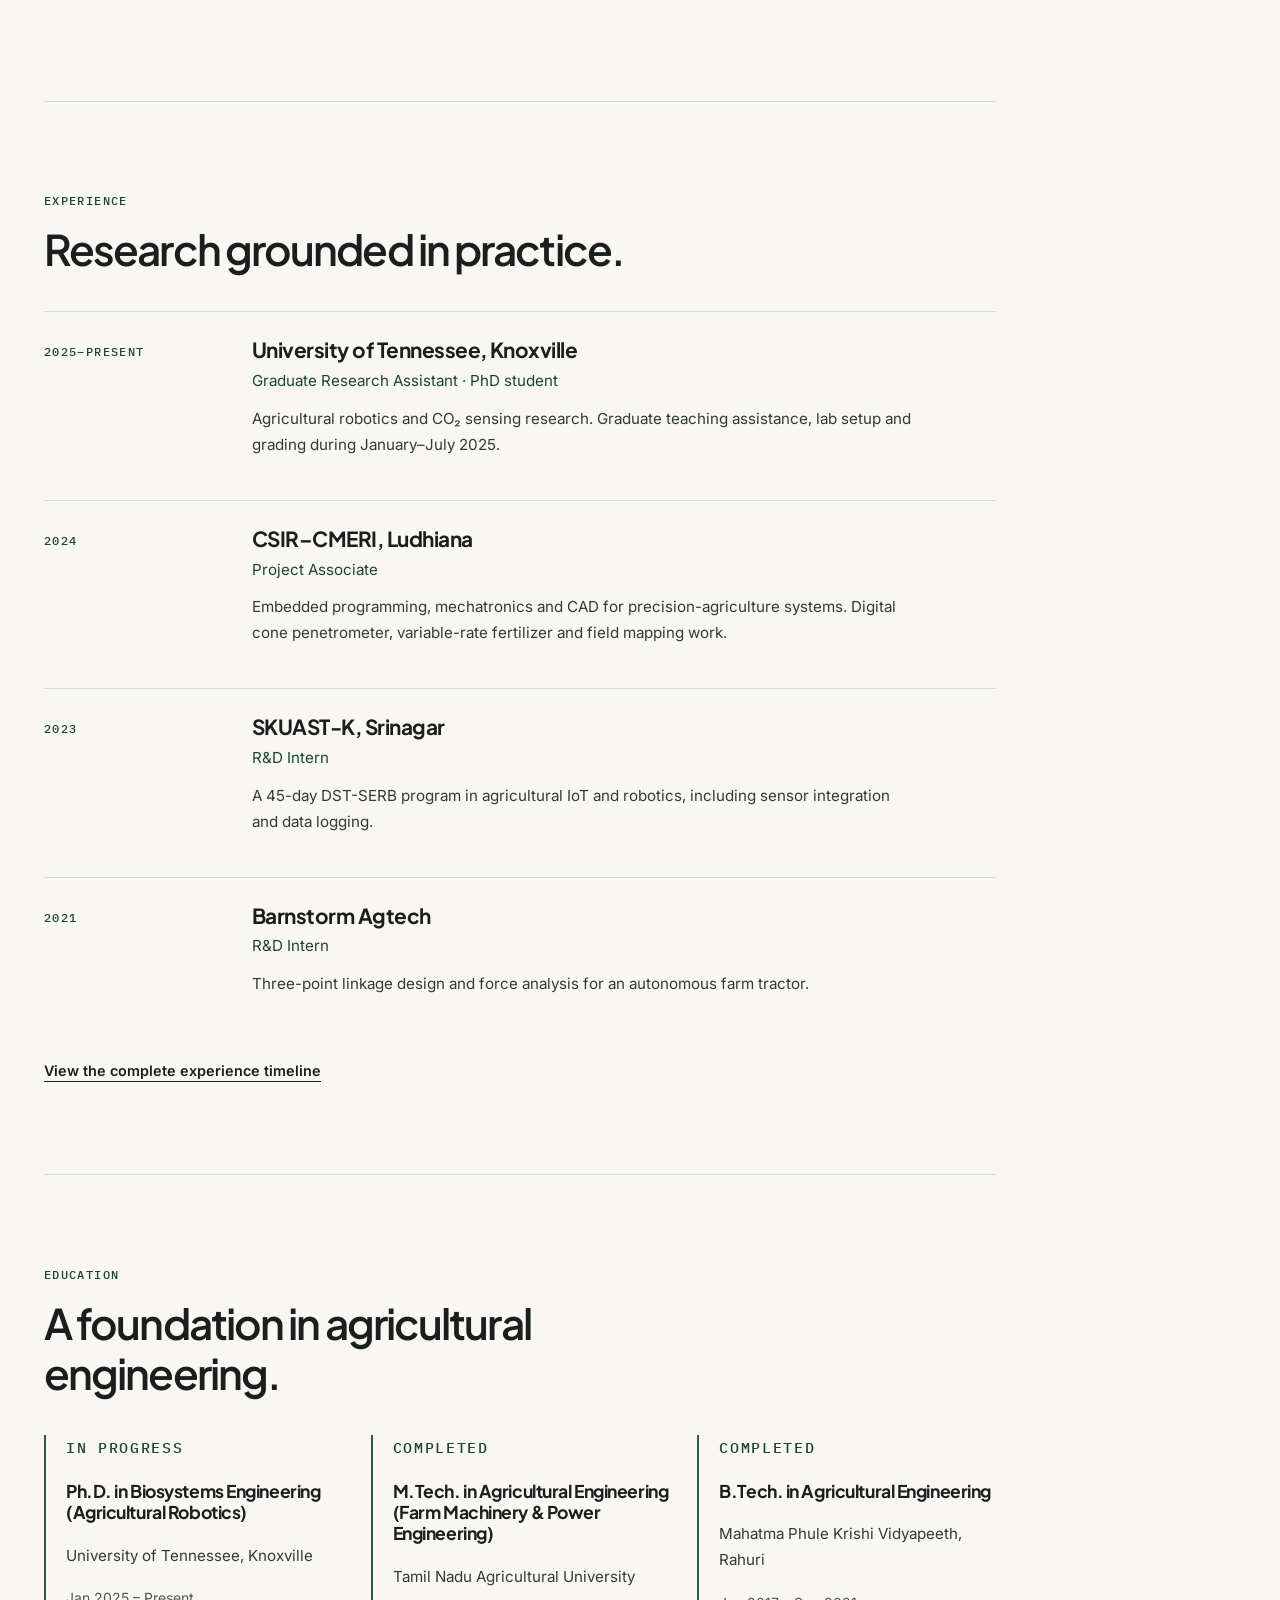
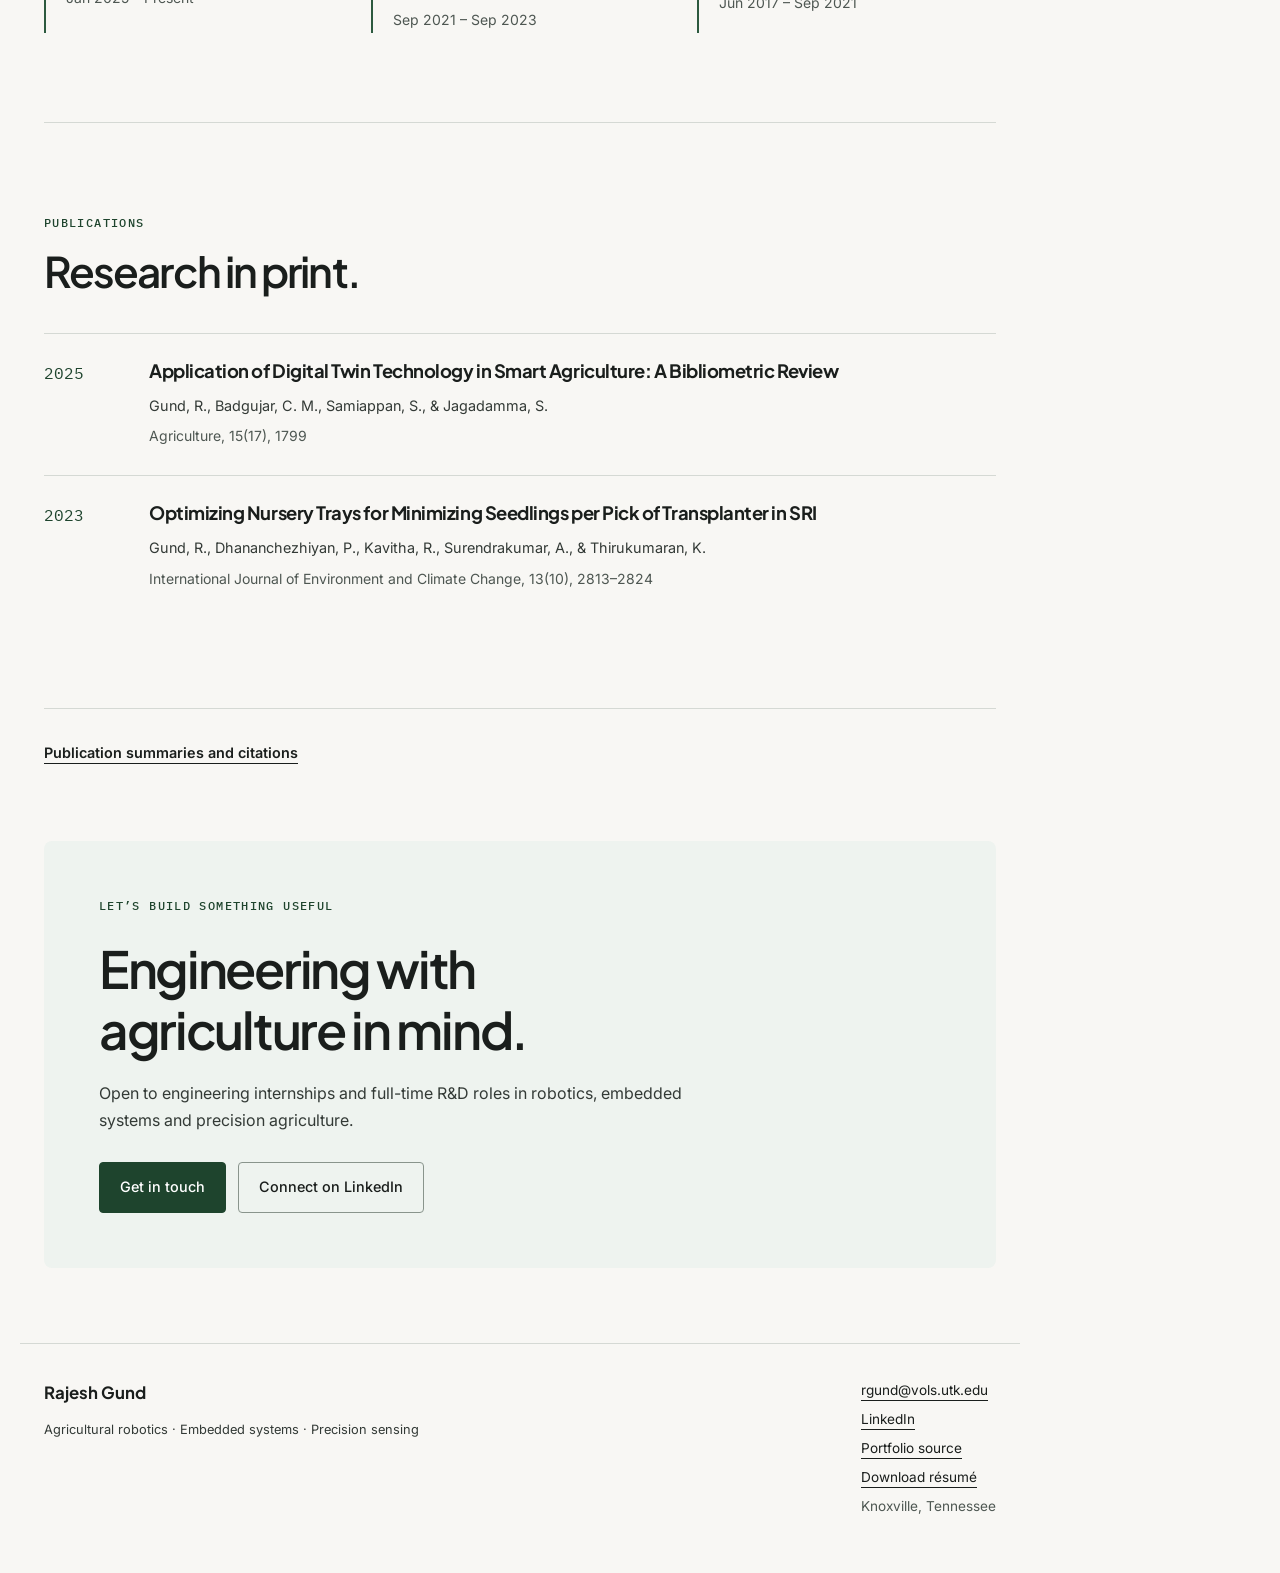
==== commit a4af8b96: "Replace generic About copy with Rajesh's personal agricultural engineering story" ====
--- a/index.html
+++ b/index.html
@@ -1 +1 @@
-<!doctype html><html lang="en"><head><meta charset="utf-8"><meta name="viewport" content="width=device-width, initial-scale=1"><title>Agricultural Robotics &amp; Embedded Systems | Rajesh Gund</title><meta name="description" content="Rajesh Gund — PhD student at UT Knoxville developing agricultural robotics and embedded sensing systems."><meta property="og:title" content="Agricultural Robotics &amp; Embedded Systems | Rajesh Gund"><meta property="og:description" content="Rajesh Gund — PhD student at UT Knoxville developing agricultural robotics and embedded sensing systems."><meta property="og:type" content="website"><meta name="theme-color" content="#2D5A3F"><link rel="icon" href="assets/img/favicon.svg" type="image/svg+xml"><link rel="stylesheet" href="assets/css/tokens.css"><link rel="stylesheet" href="assets/css/styles.css?v=3"><script defer src="assets/js/main.js?v=2"></script><link rel="canonical" href="https://rgund26.github.io/"><meta property="og:url" content="https://rgund26.github.io/"><script defer src="assets/js/profile.js"></script><script defer src="assets/js/media-config.js"></script><script defer src="assets/js/media.js"></script><script type="application/ld+json">{"@context": "https://schema.org", "@type": "Person", "name": "Rajesh Gund", "url": "https://rgund26.github.io/", "jobTitle": "PhD student in agricultural robotics", "affiliation": {"@type": "CollegeOrUniversity", "name": "University of Tennessee, Knoxville"}, "sameAs": ["https://www.linkedin.com/in/rajeshgund/"], "knowsAbout": ["Agricultural robotics", "Embedded systems", "Computer vision", "Precision agriculture"]}</script></head><body><a class="skip" href="#main">Skip to content</a><header><div class="nav-wrap"><a class="wordmark" href="index.html"><span class="monogram">RG</span>Rajesh Gund<span class="wordmark-sub">ENGINEERING PORTFOLIO</span></a><button class="menu-toggle" aria-expanded="false" aria-controls="navigation">Menu</button><nav id="navigation" aria-label="Main navigation"><a href="index.html" aria-current="page">Home</a><a href="about/index.html">About</a><a href="projects/index.html">Projects</a><a href="experience/index.html">Experience</a><a href="publications/index.html">Publications</a><a class="nav-resume" href="index.html#contact">Contact</a></nav></div></header><main id="main"><section class="hero"><div class="hero-copy"><p class="eyebrow">RAJESH GUND · PHD STUDENT · UT KNOXVILLE</p><h1>Engineering for<br>a smarter <em>agriculture.</em></h1><p class="hero-intro">I’m Rajesh Gund. I develop robotic and sensing systems that connect agricultural challenges with practical engineering.</p><div class="actions"><a class="button" href="#projects">Explore my work</a><a class="button secondary" href="assets/docs/Rajesh_Gund_Resume.pdf" download>Download résumé</a></div><p class="availability-line">Seeking engineering internships and full-time R&D opportunities</p><p class="hero-note">Robotics & control <span>/</span> Embedded systems <span>/</span> Computer vision</p></div><aside class="hero-visual"><div class="visual-heading"><span>FROM PERCEPTION TO ACTION</span><span class="tag">RESEARCH FOCUS</span></div><div class="technical-art" aria-label="Conceptual illustration of sensing, computing and actuation"><div class="orbit orbit-one"></div><div class="orbit orbit-two"></div><div class="core">RG<span>AGRICULTURAL<br>ENGINEERING</span></div><span class="node sense">SENSE<small>Vision + sensors</small></span><span class="node compute">COMPUTE<small>Embedded intelligence</small></span><span class="node act">ACT<small>Robotics + control</small></span></div><div class="visual-footer"><strong>Built around real problems.</strong><span>Designed, integrated and tested.</span></div></aside></section><div class="focus-strip"><span>RESEARCH AT THE INTERSECTION OF</span><strong>Robotics</strong><strong>Embedded systems</strong><strong>Agriculture</strong></div><section class="section" id=projects><div class="section-heading"><p class="eyebrow">SELECTED WORK</p><h2>From concept to working systems.</h2></div><div class="project-grid"><article class="project-card"><div class="card-media"><img src="assets/diagrams/pest-trap-architecture.jpg" width="2048" height="1143" alt="Conceptual robot perception architecture and planned manipulation integration" loading="lazy"><span class="media-label">CONCEPTUAL SYSTEM OVERVIEW</span></div><div class="card-body"><p class="eyebrow">MOBILE ROBOTICS + COMPUTER VISION</p><h3>Autonomous Pest Trap Service Robot</h3><p>A mobile platform for insect-trap detection, with autonomous servicing and manipulation under development for food-storage warehouses.</p><div class="chips"><span>Jetson Orin NX</span><span>YOLOv8n-OBB</span><span>RGB-D perception</span></div><p class="status">Perception demonstrated · Manipulation in progress</p><a class="text-link" href="projects/pest-trap-robot/index.html">Explore the robot</a></div></article><article class="project-card copper"><div class="card-media"><img src="assets/diagrams/ghg-pipeline.svg" width="1200" height="480" alt="CO₂ sensing nodes send readings over Wi-Fi and LoRa to a local Raspberry Pi web application" loading="lazy"><span class="media-label">CONCEPTUAL SYSTEM OVERVIEW</span></div><div class="card-body"><p class="eyebrow">EMBEDDED SYSTEMS + ENVIRONMENTAL SENSING</p><h3>Wireless CO₂ Soil-Respiration Sensor</h3><p>A compact sensing node combining custom electronics, a protective enclosure and local telemetry for soil-respiration research.</p><div class="chips"><span>ESP32-C3</span><span>SCD-30</span><span>Wi-Fi + LoRa</span></div><p class="status">Hardware developed · Validation underway</p><a class="text-link" href="projects/ghg-sensor/index.html">Explore the sensor</a></div></article></div><div class="section-bottom"><a class="button secondary" href="projects/index.html">Browse all six projects</a></div></section><section class="section" ><div class="section-heading"><p class="eyebrow">ABOUT ME</p><h2>An agricultural engineer, building across disciplines.</h2></div><div class="about-layout"><div><p class="large-copy">From farm machinery to intelligent systems.</p><div class="profile-mark" aria-label="Rajesh Gund initials">RG<span>AGRICULTURAL ROBOTICS<br>&amp; EMBEDDED SYSTEMS</span></div></div><div><p>I am a PhD student in Biosystems Engineering at the University of Tennessee, Knoxville, working at the intersection of mobile robotics, computer vision and agricultural sensing.</p><p>My experience spans mechanical design, embedded programming, sensor integration and experimental testing—from autonomous-tractor linkage design to a wireless CO₂ sensing platform.</p><a class="text-link" href="about/index.html">More about my background</a></div></div></section><section class="section" id=expertise><div class="section-heading"><p class="eyebrow">TECHNICAL EXPERTISE</p><h2>A connected engineering skill set.</h2></div><div class="skills-grid"><article><h3>Robotics &amp; Control</h3><p>ROS / ROS 2 (in progress) · Mobile Manipulation · Differential-Drive Integration · AGV Navigation · Mechatronics · Control Systems</p></article><article><h3>Embedded Systems &amp; Sensing</h3><p>Seeed XIAO ESP32-C3 · Raspberry Pi 5 · Arduino · Custom PCB Integration · Sensirion SCD-30 · Intel RealSense D455 · LoRa &amp; Local Wi-Fi Telemetry · GPS · SoilOptix &amp; GreenSeeker · Deep-Sleep Power Management</p></article><article><h3>Programming &amp; Computer Vision</h3><p>Python · C++ · Linux CLI · YOLOv8 / YOLOv8n-OBB · CVAT Annotation · Web Applications &amp; Local Data Logging</p></article><article><h3>Mechanical Design</h3><p>SolidWorks · PTC Creo Parametric · AutoCAD · 3D-Printed PETG Enclosures · Three-Point Linkage Force Analysis · CAD Fabrication &amp; Machining</p></article><article><h3>Experimental Validation</h3><p>Field Mapping · GC Comparison &amp; Response-Time Testing · Tractor &amp; Implement Testing (CFMTTI/NERFMTTI) · SRI Nursery Trials · Analytical Instrumentation · Bibliometric Analysis</p></article></div></section><section class="section" id=experience><div class="section-heading"><p class="eyebrow">EXPERIENCE</p><h2>Research grounded in practice.</h2></div><div class="timeline"><article><p class="eyebrow">2025–PRESENT</p><div><h3>University of Tennessee, Knoxville</h3><p class="role">Graduate Research Assistant · PhD student</p><p>Agricultural robotics and CO₂ sensing research. Graduate teaching assistance, lab setup and grading during January–July 2025.</p></div></article><article><p class="eyebrow">2024</p><div><h3>CSIR–CMERI, Ludhiana</h3><p class="role">Project Associate</p><p>Embedded programming, mechatronics and CAD for precision-agriculture systems. Digital cone penetrometer, variable-rate fertilizer and field mapping work.</p></div></article><article><p class="eyebrow">2023</p><div><h3>SKUAST-K, Srinagar</h3><p class="role">R&D Intern</p><p>A 45-day DST-SERB program in agricultural IoT and robotics, including sensor integration and data logging.</p></div></article><article><p class="eyebrow">2021</p><div><h3>Barnstorm Agtech</h3><p class="role">R&D Intern</p><p>Three-point linkage design and force analysis for an autonomous farm tractor.</p></div></article></div><a class="text-link" href="experience/index.html">View the complete experience timeline</a></section><section class="section" ><div class="section-heading"><p class="eyebrow">EDUCATION</p><h2>A foundation in agricultural engineering.</h2></div><div class="education-grid"><article><p class="eyebrow">In Progress</p><h3>Ph.D. in Biosystems Engineering (Agricultural Robotics)</h3><p>University of Tennessee, Knoxville</p><small>Jan 2025 – Present</small></article><article><p class="eyebrow">Completed</p><h3>M.Tech. in Agricultural Engineering (Farm Machinery &amp; Power Engineering)</h3><p>Tamil Nadu Agricultural University</p><small>Sep 2021 – Sep 2023</small></article><article><p class="eyebrow">Completed</p><h3>B.Tech. in Agricultural Engineering</h3><p>Mahatma Phule Krishi Vidyapeeth, Rahuri</p><small>Jun 2017 – Sep 2021</small></article></div></section><section class="section" ><div class="section-heading"><p class="eyebrow">PUBLICATIONS</p><h2>Research in print.</h2></div><div class="publications"><article><span>2025</span><div><h3><a href="https://www.mdpi.com/2077-0472/15/17/1799">Application of Digital Twin Technology in Smart Agriculture: A Bibliometric Review</a></h3><p>Gund, R., Badgujar, C. M., Samiappan, S., &amp; Jagadamma, S.</p><small>Agriculture, 15(17), 1799</small></div></article><article><span>2023</span><div><h3><a href="https://journalijecc.com/index.php/IJECC/article/view/2946">Optimizing Nursery Trays for Minimizing Seedlings per Pick of Transplanter in SRI</a></h3><p>Gund, R., Dhananchezhiyan, P., Kavitha, R., Surendrakumar, A., &amp; Thirukumaran, K.</p><small>International Journal of Environment and Climate Change, 13(10), 2813–2824</small></div></article></div></section><div class="section-bottom"><a class="text-link" href="publications/index.html">Publication summaries and citations</a></div><section class="contact" id="contact"><p class="eyebrow">LET’S BUILD SOMETHING USEFUL</p><h2>Engineering with<br>agriculture in mind.</h2><p>Open to engineering internships and full-time R&D roles in robotics, embedded systems and precision agriculture.</p><div class="actions"><a class="button" href="mailto:rgund@vols.utk.edu">Get in touch</a><a class="button secondary" href="https://www.linkedin.com/in/rajeshgund/">Connect on LinkedIn</a></div></section></main><footer><div><a class="wordmark" href="index.html">Rajesh Gund</a><p>Agricultural robotics · Embedded systems · Precision sensing</p></div><div><a href="mailto:rgund@vols.utk.edu">rgund@vols.utk.edu</a><a href="https://www.linkedin.com/in/rajeshgund/">LinkedIn</a><a href="https://github.com/rgund26/rgund26.github.io">Portfolio source</a><a href="assets/docs/Rajesh_Gund_Resume.pdf">Download résumé</a><span>Knoxville, Tennessee</span></div></footer><dialog id="lightbox" aria-label="Enlarged project diagram"><button class="close" aria-label="Close enlarged image">Close ×</button><img alt=""><p></p></dialog><script src="assets/js/section-nav.js?v=1" defer></script></body></html>+<!doctype html><html lang="en"><head><meta charset="utf-8"><meta name="viewport" content="width=device-width, initial-scale=1"><title>Agricultural Robotics &amp; Embedded Systems | Rajesh Gund</title><meta name="description" content="Rajesh Gund — PhD student at UT Knoxville developing agricultural robotics and embedded sensing systems."><meta property="og:title" content="Agricultural Robotics &amp; Embedded Systems | Rajesh Gund"><meta property="og:description" content="Rajesh Gund — PhD student at UT Knoxville developing agricultural robotics and embedded sensing systems."><meta property="og:type" content="website"><meta name="theme-color" content="#2D5A3F"><link rel="icon" href="assets/img/favicon.svg" type="image/svg+xml"><link rel="stylesheet" href="assets/css/tokens.css"><link rel="stylesheet" href="assets/css/styles.css?v=3"><script defer src="assets/js/main.js?v=2"></script><link rel="canonical" href="https://rgund26.github.io/"><meta property="og:url" content="https://rgund26.github.io/"><script defer src="assets/js/profile.js"></script><script defer src="assets/js/media-config.js"></script><script defer src="assets/js/media.js"></script><script type="application/ld+json">{"@context": "https://schema.org", "@type": "Person", "name": "Rajesh Gund", "url": "https://rgund26.github.io/", "jobTitle": "PhD student in agricultural robotics", "affiliation": {"@type": "CollegeOrUniversity", "name": "University of Tennessee, Knoxville"}, "sameAs": ["https://www.linkedin.com/in/rajeshgund/"], "knowsAbout": ["Agricultural robotics", "Embedded systems", "Computer vision", "Precision agriculture"]}</script></head><body><a class="skip" href="#main">Skip to content</a><header><div class="nav-wrap"><a class="wordmark" href="index.html"><span class="monogram">RG</span>Rajesh Gund<span class="wordmark-sub">ENGINEERING PORTFOLIO</span></a><button class="menu-toggle" aria-expanded="false" aria-controls="navigation">Menu</button><nav id="navigation" aria-label="Main navigation"><a href="index.html" aria-current="page">Home</a><a href="about/index.html">About</a><a href="projects/index.html">Projects</a><a href="experience/index.html">Experience</a><a href="publications/index.html">Publications</a><a class="nav-resume" href="index.html#contact">Contact</a></nav></div></header><main id="main"><section class="hero"><div class="hero-copy"><p class="eyebrow">RAJESH GUND · PHD STUDENT · UT KNOXVILLE</p><h1>Engineering for<br>a smarter <em>agriculture.</em></h1><p class="hero-intro">I’m Rajesh Gund. I develop robotic and sensing systems that connect agricultural challenges with practical engineering.</p><div class="actions"><a class="button" href="#projects">Explore my work</a><a class="button secondary" href="assets/docs/Rajesh_Gund_Resume.pdf" download>Download résumé</a></div><p class="availability-line">Seeking engineering internships and full-time R&D opportunities</p><p class="hero-note">Robotics & control <span>/</span> Embedded systems <span>/</span> Computer vision</p></div><aside class="hero-visual"><div class="visual-heading"><span>FROM PERCEPTION TO ACTION</span><span class="tag">RESEARCH FOCUS</span></div><div class="technical-art" aria-label="Conceptual illustration of sensing, computing and actuation"><div class="orbit orbit-one"></div><div class="orbit orbit-two"></div><div class="core">RG<span>AGRICULTURAL<br>ENGINEERING</span></div><span class="node sense">SENSE<small>Vision + sensors</small></span><span class="node compute">COMPUTE<small>Embedded intelligence</small></span><span class="node act">ACT<small>Robotics + control</small></span></div><div class="visual-footer"><strong>Built around real problems.</strong><span>Designed, integrated and tested.</span></div></aside></section><div class="focus-strip"><span>RESEARCH AT THE INTERSECTION OF</span><strong>Robotics</strong><strong>Embedded systems</strong><strong>Agriculture</strong></div><section class="section" id=projects><div class="section-heading"><p class="eyebrow">SELECTED WORK</p><h2>From concept to working systems.</h2></div><div class="project-grid"><article class="project-card"><div class="card-media"><img src="assets/diagrams/pest-trap-architecture.jpg" width="2048" height="1143" alt="Conceptual robot perception architecture and planned manipulation integration" loading="lazy"><span class="media-label">CONCEPTUAL SYSTEM OVERVIEW</span></div><div class="card-body"><p class="eyebrow">MOBILE ROBOTICS + COMPUTER VISION</p><h3>Autonomous Pest Trap Service Robot</h3><p>A mobile platform for insect-trap detection, with autonomous servicing and manipulation under development for food-storage warehouses.</p><div class="chips"><span>Jetson Orin NX</span><span>YOLOv8n-OBB</span><span>RGB-D perception</span></div><p class="status">Perception demonstrated · Manipulation in progress</p><a class="text-link" href="projects/pest-trap-robot/index.html">Explore the robot</a></div></article><article class="project-card copper"><div class="card-media"><img src="assets/diagrams/ghg-pipeline.svg" width="1200" height="480" alt="CO₂ sensing nodes send readings over Wi-Fi and LoRa to a local Raspberry Pi web application" loading="lazy"><span class="media-label">CONCEPTUAL SYSTEM OVERVIEW</span></div><div class="card-body"><p class="eyebrow">EMBEDDED SYSTEMS + ENVIRONMENTAL SENSING</p><h3>Wireless CO₂ Soil-Respiration Sensor</h3><p>A compact sensing node combining custom electronics, a protective enclosure and local telemetry for soil-respiration research.</p><div class="chips"><span>ESP32-C3</span><span>SCD-30</span><span>Wi-Fi + LoRa</span></div><p class="status">Hardware developed · Validation underway</p><a class="text-link" href="projects/ghg-sensor/index.html">Explore the sensor</a></div></article></div><div class="section-bottom"><a class="button secondary" href="projects/index.html">Browse all six projects</a></div></section><section class="section" ><div class="section-heading"><p class="eyebrow">ABOUT ME</p><h2>An early commitment to agriculture.</h2></div><div class="about-layout"><div><p class="large-copy">My path began in Maharashtra.</p><div class="profile-mark" aria-label="Rajesh Gund initials">RG<span>AGRICULTURAL ROBOTICS<br>&amp; EMBEDDED SYSTEMS</span></div></div><div><p>Growing up in Maharashtra, I saw the impact of farmer suicides. By ninth grade, I had written down my goal to work in agriculture. Farm machinery, embedded systems and vision-based rice transplanting later brought me to agricultural robotics. Today, I’m pursuing a PhD at UT Knoxville, working toward practical technologies for farmers.</p><p>My experience spans mechanical design, embedded programming, sensor integration and experimental testing—from autonomous-tractor linkage design to a wireless CO₂ sensing platform.</p><a class="text-link" href="about/index.html">More about my background</a></div></div></section><section class="section" id=expertise><div class="section-heading"><p class="eyebrow">TECHNICAL EXPERTISE</p><h2>A connected engineering skill set.</h2></div><div class="skills-grid"><article><h3>Robotics &amp; Control</h3><p>ROS / ROS 2 (in progress) · Mobile Manipulation · Differential-Drive Integration · AGV Navigation · Mechatronics · Control Systems</p></article><article><h3>Embedded Systems &amp; Sensing</h3><p>Seeed XIAO ESP32-C3 · Raspberry Pi 5 · Arduino · Custom PCB Integration · Sensirion SCD-30 · Intel RealSense D455 · LoRa &amp; Local Wi-Fi Telemetry · GPS · SoilOptix &amp; GreenSeeker · Deep-Sleep Power Management</p></article><article><h3>Programming &amp; Computer Vision</h3><p>Python · C++ · Linux CLI · YOLOv8 / YOLOv8n-OBB · CVAT Annotation · Web Applications &amp; Local Data Logging</p></article><article><h3>Mechanical Design</h3><p>SolidWorks · PTC Creo Parametric · AutoCAD · 3D-Printed PETG Enclosures · Three-Point Linkage Force Analysis · CAD Fabrication &amp; Machining</p></article><article><h3>Experimental Validation</h3><p>Field Mapping · GC Comparison &amp; Response-Time Testing · Tractor &amp; Implement Testing (CFMTTI/NERFMTTI) · SRI Nursery Trials · Analytical Instrumentation · Bibliometric Analysis</p></article></div></section><section class="section" id=experience><div class="section-heading"><p class="eyebrow">EXPERIENCE</p><h2>Research grounded in practice.</h2></div><div class="timeline"><article><p class="eyebrow">2025–PRESENT</p><div><h3>University of Tennessee, Knoxville</h3><p class="role">Graduate Research Assistant · PhD student</p><p>Agricultural robotics and CO₂ sensing research. Graduate teaching assistance, lab setup and grading during January–July 2025.</p></div></article><article><p class="eyebrow">2024</p><div><h3>CSIR–CMERI, Ludhiana</h3><p class="role">Project Associate</p><p>Embedded programming, mechatronics and CAD for precision-agriculture systems. Digital cone penetrometer, variable-rate fertilizer and field mapping work.</p></div></article><article><p class="eyebrow">2023</p><div><h3>SKUAST-K, Srinagar</h3><p class="role">R&D Intern</p><p>A 45-day DST-SERB program in agricultural IoT and robotics, including sensor integration and data logging.</p></div></article><article><p class="eyebrow">2021</p><div><h3>Barnstorm Agtech</h3><p class="role">R&D Intern</p><p>Three-point linkage design and force analysis for an autonomous farm tractor.</p></div></article></div><a class="text-link" href="experience/index.html">View the complete experience timeline</a></section><section class="section" ><div class="section-heading"><p class="eyebrow">EDUCATION</p><h2>A foundation in agricultural engineering.</h2></div><div class="education-grid"><article><p class="eyebrow">In Progress</p><h3>Ph.D. in Biosystems Engineering (Agricultural Robotics)</h3><p>University of Tennessee, Knoxville</p><small>Jan 2025 – Present</small></article><article><p class="eyebrow">Completed</p><h3>M.Tech. in Agricultural Engineering (Farm Machinery &amp; Power Engineering)</h3><p>Tamil Nadu Agricultural University</p><small>Sep 2021 – Sep 2023</small></article><article><p class="eyebrow">Completed</p><h3>B.Tech. in Agricultural Engineering</h3><p>Mahatma Phule Krishi Vidyapeeth, Rahuri</p><small>Jun 2017 – Sep 2021</small></article></div></section><section class="section" ><div class="section-heading"><p class="eyebrow">PUBLICATIONS</p><h2>Research in print.</h2></div><div class="publications"><article><span>2025</span><div><h3><a href="https://www.mdpi.com/2077-0472/15/17/1799">Application of Digital Twin Technology in Smart Agriculture: A Bibliometric Review</a></h3><p>Gund, R., Badgujar, C. M., Samiappan, S., &amp; Jagadamma, S.</p><small>Agriculture, 15(17), 1799</small></div></article><article><span>2023</span><div><h3><a href="https://journalijecc.com/index.php/IJECC/article/view/2946">Optimizing Nursery Trays for Minimizing Seedlings per Pick of Transplanter in SRI</a></h3><p>Gund, R., Dhananchezhiyan, P., Kavitha, R., Surendrakumar, A., &amp; Thirukumaran, K.</p><small>International Journal of Environment and Climate Change, 13(10), 2813–2824</small></div></article></div></section><div class="section-bottom"><a class="text-link" href="publications/index.html">Publication summaries and citations</a></div><section class="contact" id="contact"><p class="eyebrow">LET’S BUILD SOMETHING USEFUL</p><h2>Engineering with<br>agriculture in mind.</h2><p>Open to engineering internships and full-time R&D roles in robotics, embedded systems and precision agriculture.</p><div class="actions"><a class="button" href="mailto:rgund@vols.utk.edu">Get in touch</a><a class="button secondary" href="https://www.linkedin.com/in/rajeshgund/">Connect on LinkedIn</a></div></section></main><footer><div><a class="wordmark" href="index.html">Rajesh Gund</a><p>Agricultural robotics · Embedded systems · Precision sensing</p></div><div><a href="mailto:rgund@vols.utk.edu">rgund@vols.utk.edu</a><a href="https://www.linkedin.com/in/rajeshgund/">LinkedIn</a><a href="https://github.com/rgund26/rgund26.github.io">Portfolio source</a><a href="assets/docs/Rajesh_Gund_Resume.pdf">Download résumé</a><span>Knoxville, Tennessee</span></div></footer><dialog id="lightbox" aria-label="Enlarged project diagram"><button class="close" aria-label="Close enlarged image">Close ×</button><img alt=""><p></p></dialog><script src="assets/js/section-nav.js?v=1" defer></script></body></html>
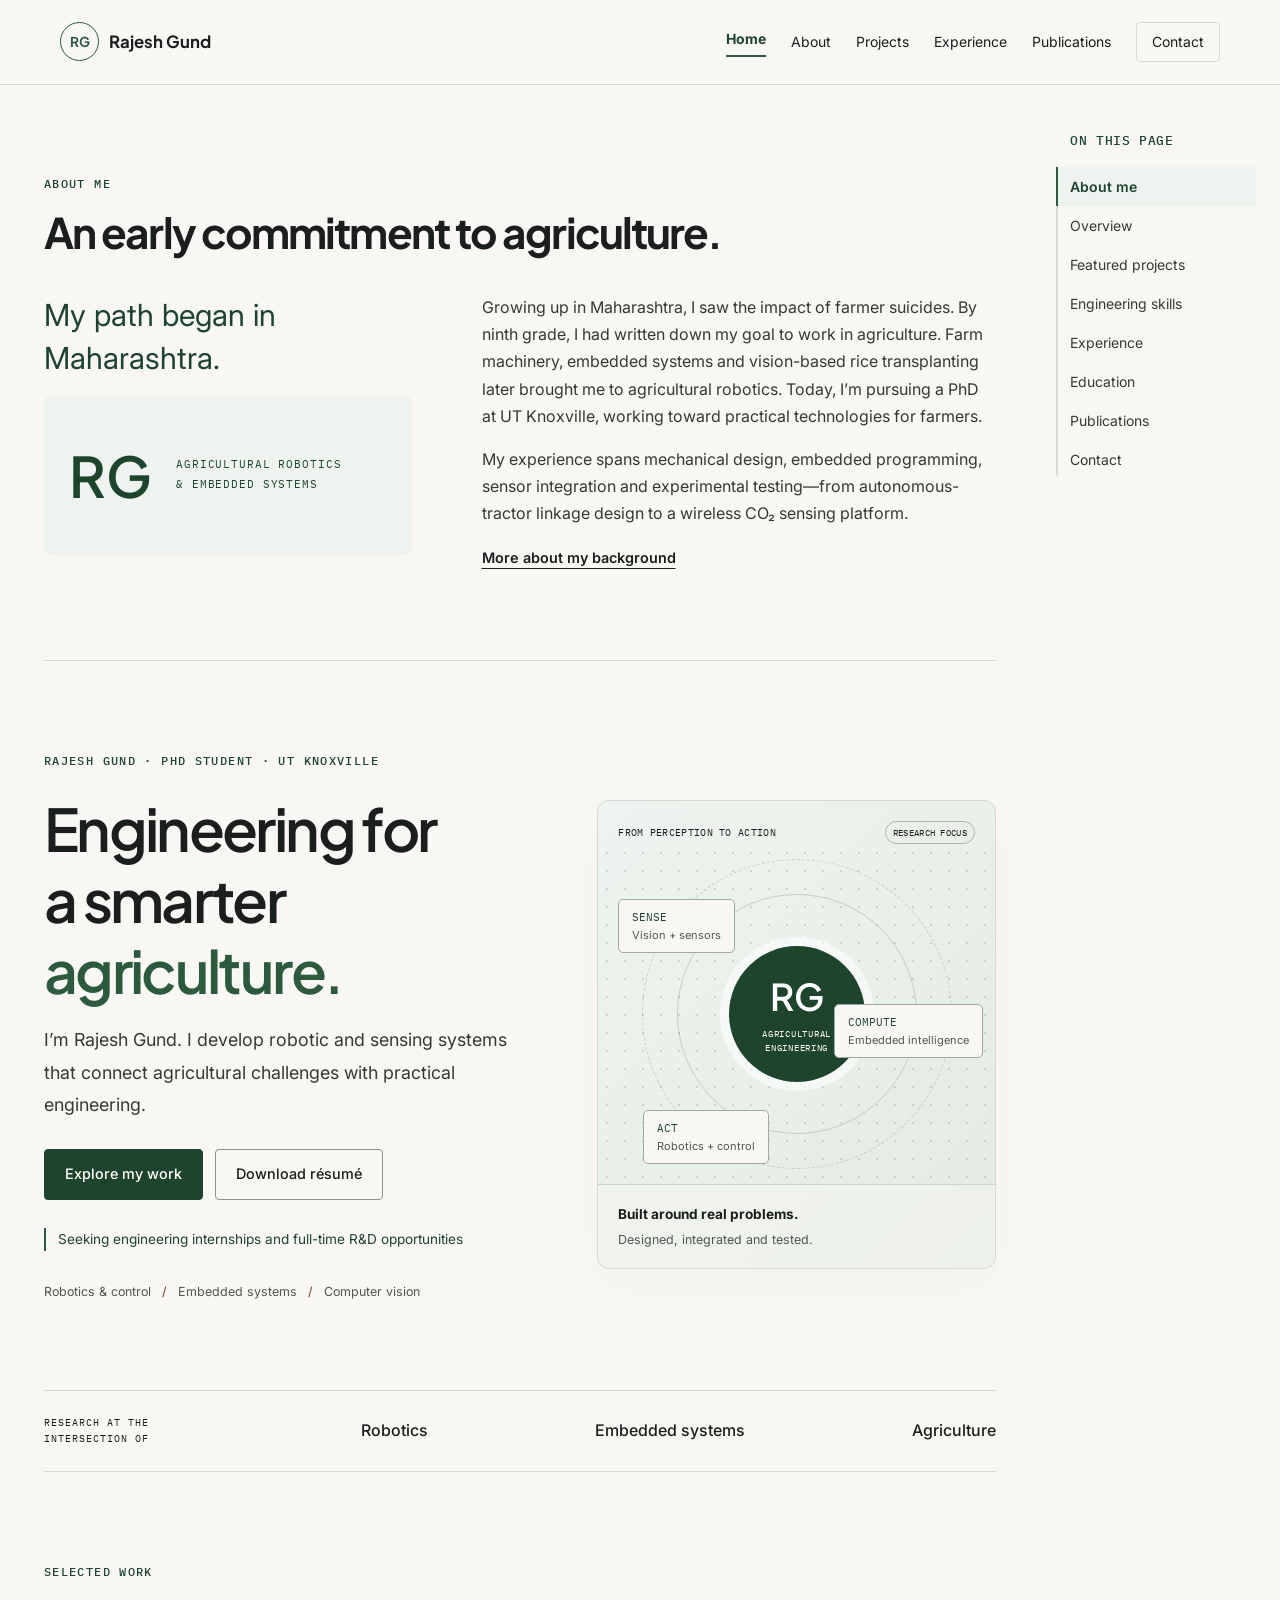
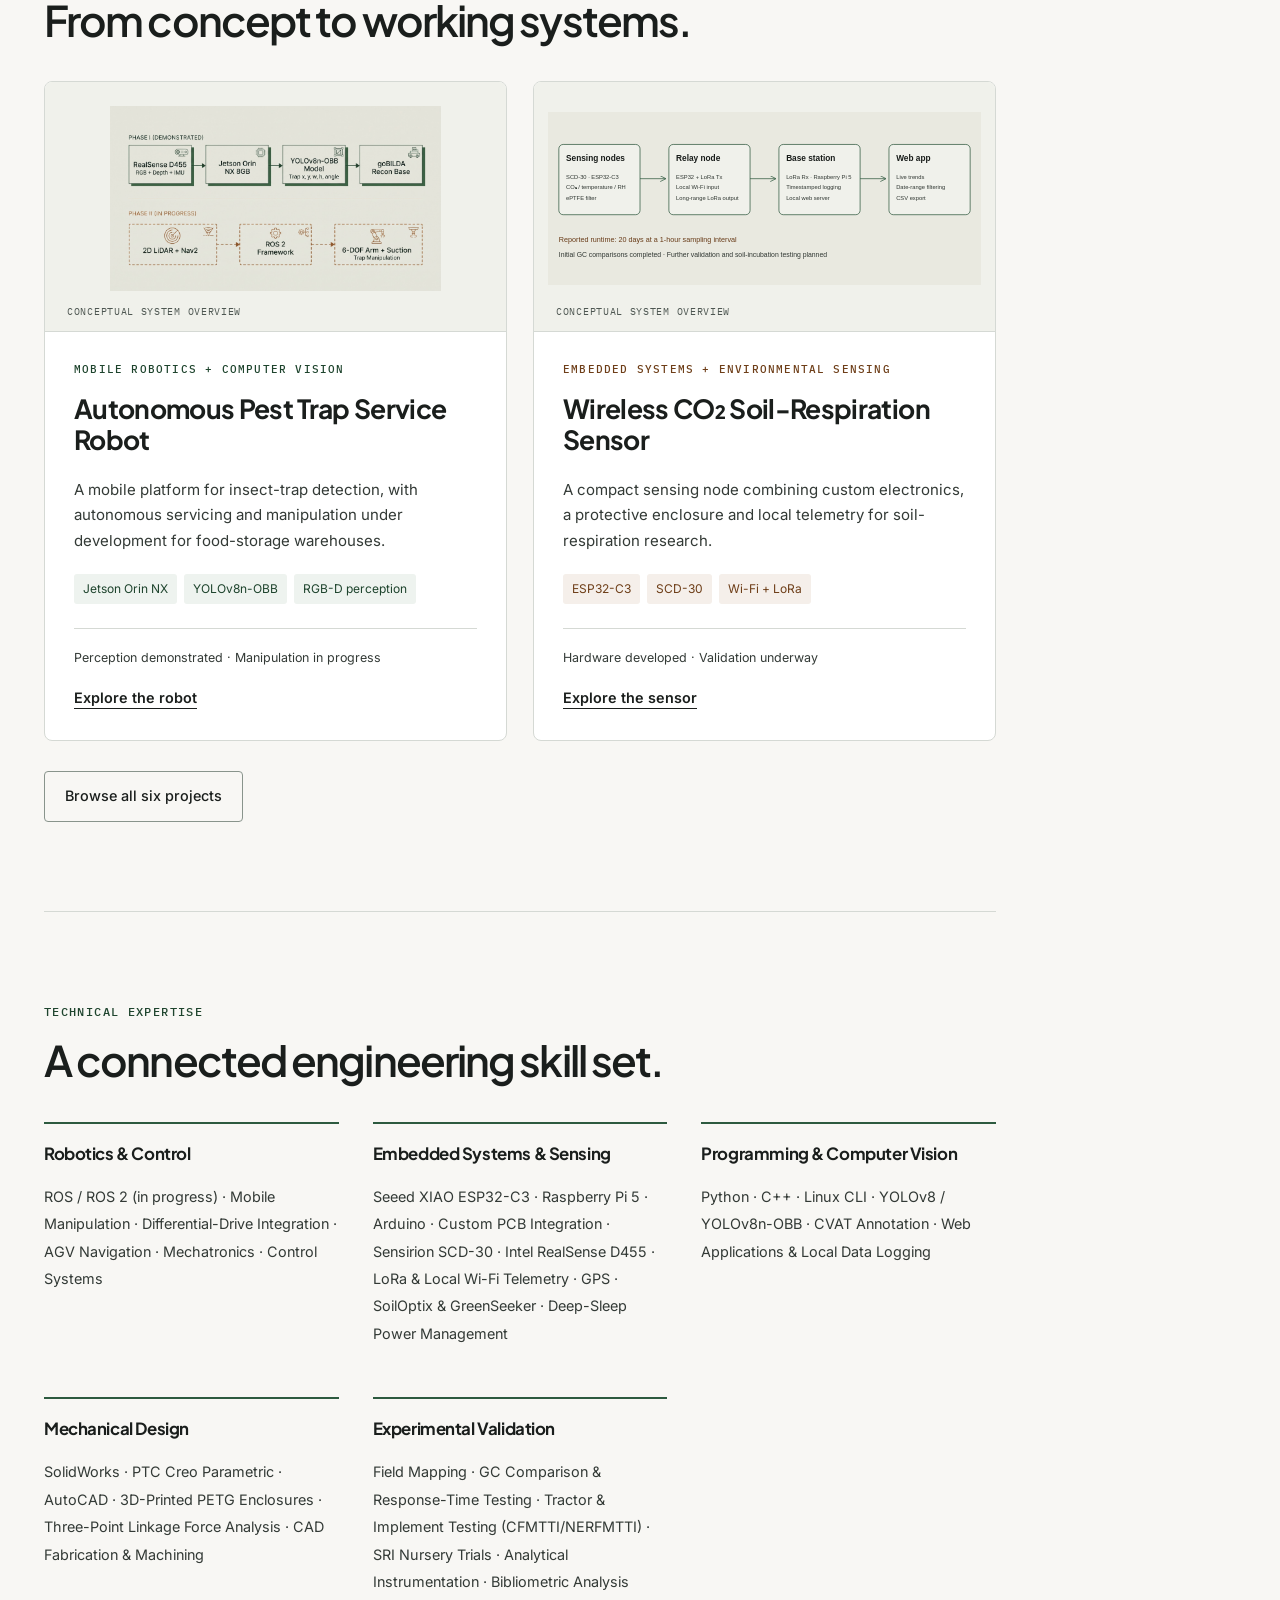
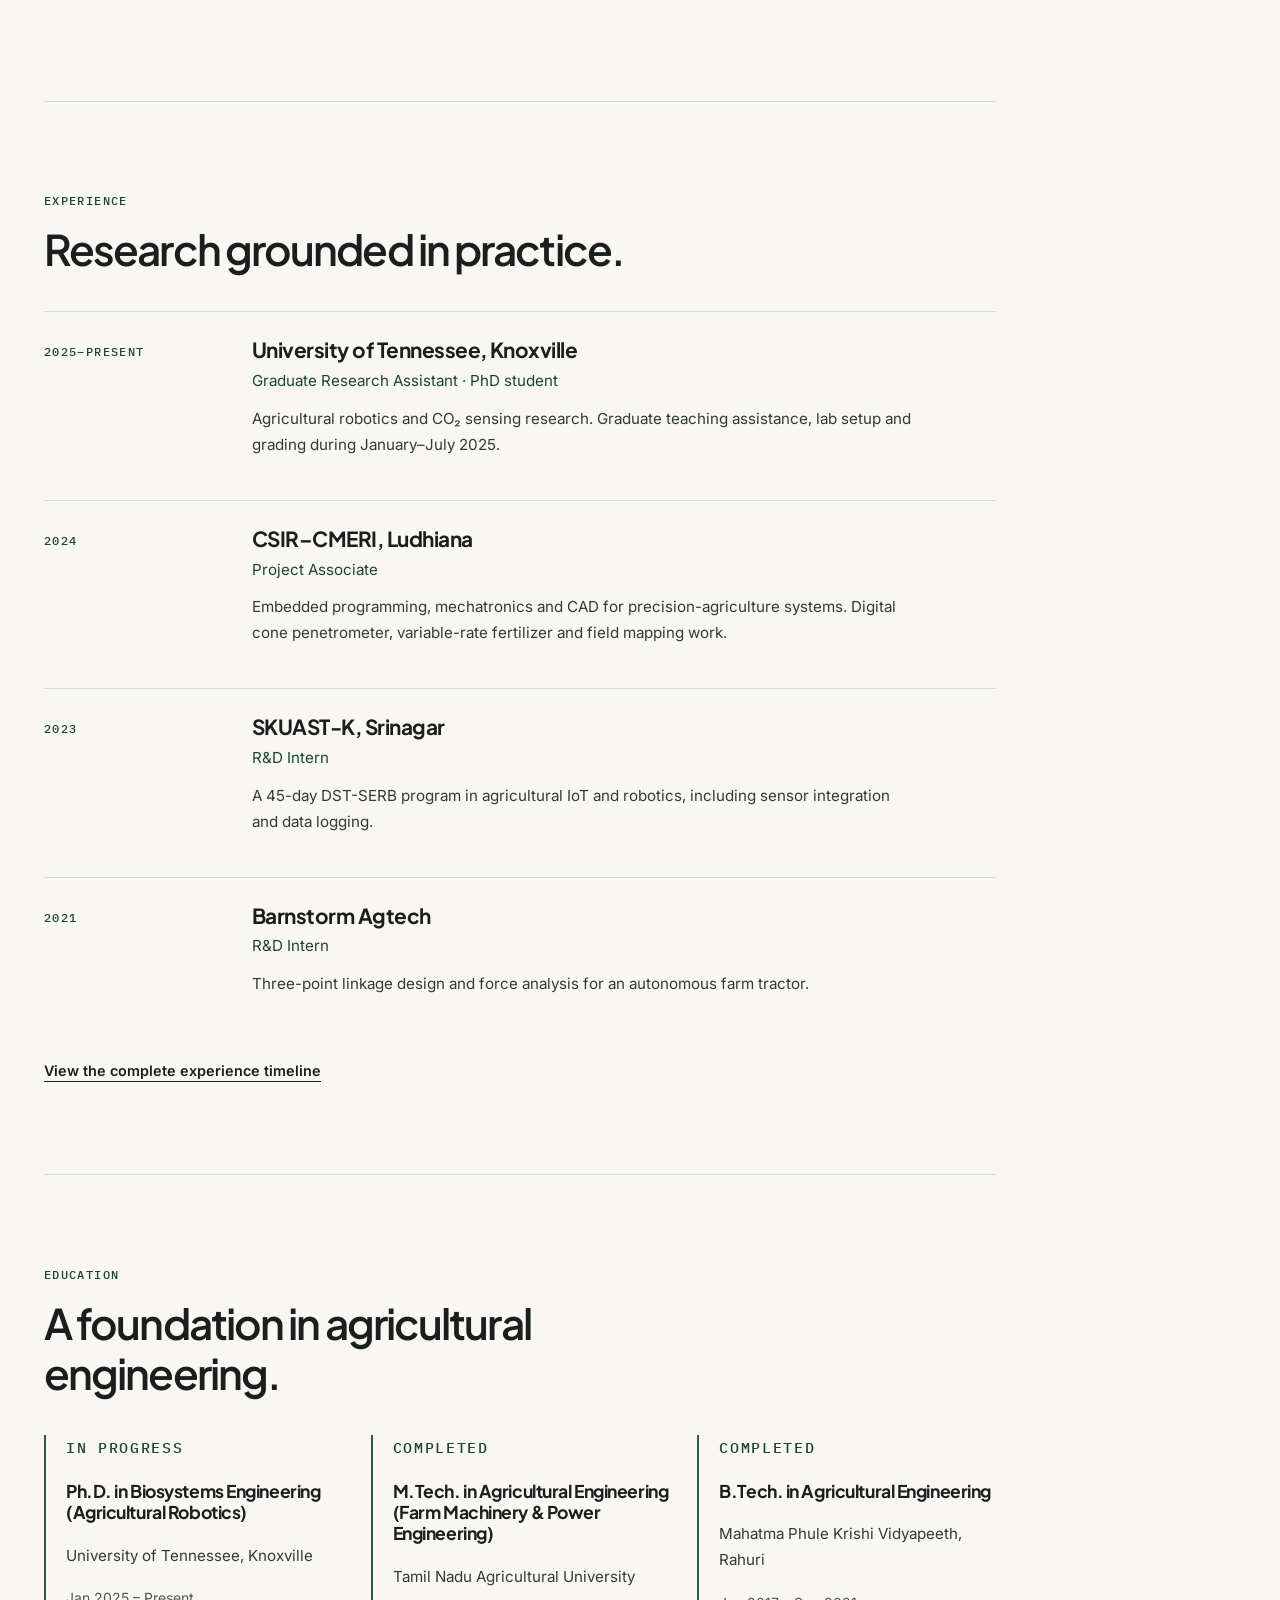
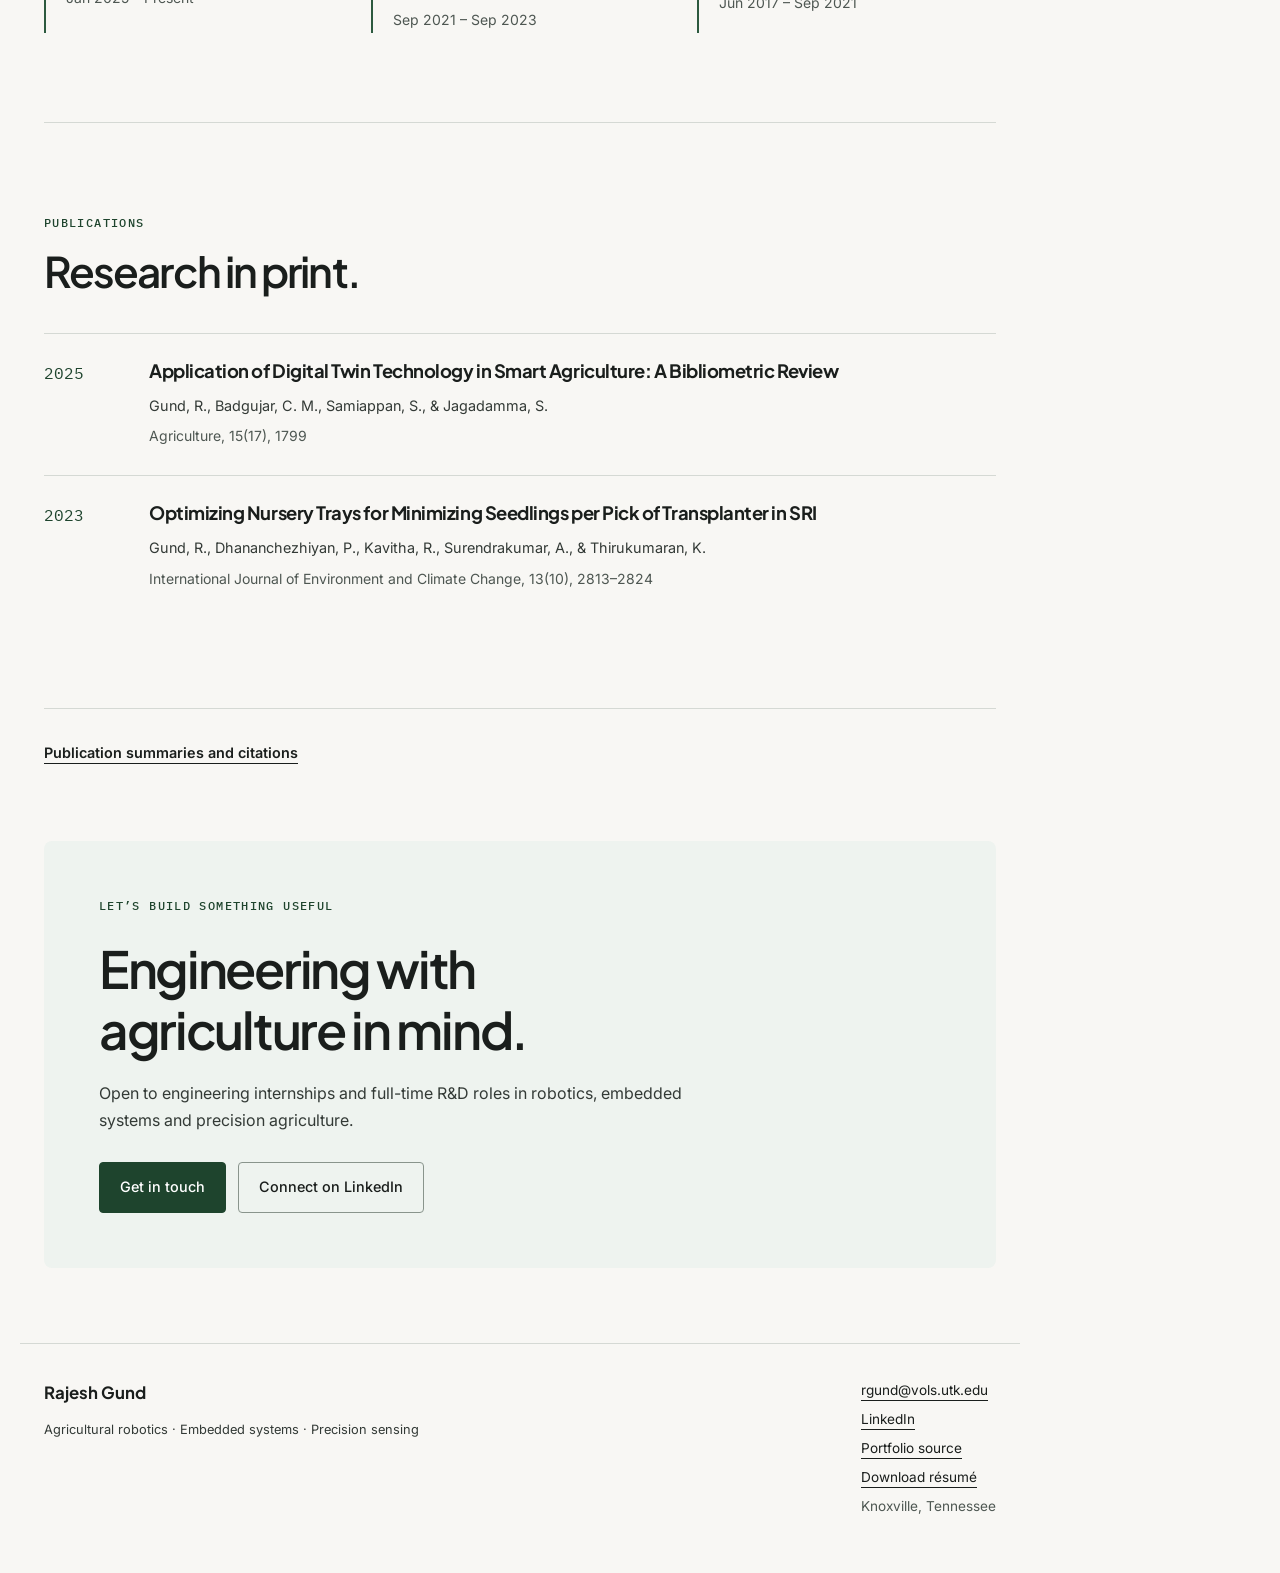
==== commit 6c623871: "Lead homepage with About Me and move overview below it" ====
--- a/index.html
+++ b/index.html
@@ -1 +1 @@
-<!doctype html><html lang="en"><head><meta charset="utf-8"><meta name="viewport" content="width=device-width, initial-scale=1"><title>Agricultural Robotics &amp; Embedded Systems | Rajesh Gund</title><meta name="description" content="Rajesh Gund — PhD student at UT Knoxville developing agricultural robotics and embedded sensing systems."><meta property="og:title" content="Agricultural Robotics &amp; Embedded Systems | Rajesh Gund"><meta property="og:description" content="Rajesh Gund — PhD student at UT Knoxville developing agricultural robotics and embedded sensing systems."><meta property="og:type" content="website"><meta name="theme-color" content="#2D5A3F"><link rel="icon" href="assets/img/favicon.svg" type="image/svg+xml"><link rel="stylesheet" href="assets/css/tokens.css"><link rel="stylesheet" href="assets/css/styles.css?v=3"><script defer src="assets/js/main.js?v=2"></script><link rel="canonical" href="https://rgund26.github.io/"><meta property="og:url" content="https://rgund26.github.io/"><script defer src="assets/js/profile.js"></script><script defer src="assets/js/media-config.js"></script><script defer src="assets/js/media.js"></script><script type="application/ld+json">{"@context": "https://schema.org", "@type": "Person", "name": "Rajesh Gund", "url": "https://rgund26.github.io/", "jobTitle": "PhD student in agricultural robotics", "affiliation": {"@type": "CollegeOrUniversity", "name": "University of Tennessee, Knoxville"}, "sameAs": ["https://www.linkedin.com/in/rajeshgund/"], "knowsAbout": ["Agricultural robotics", "Embedded systems", "Computer vision", "Precision agriculture"]}</script></head><body><a class="skip" href="#main">Skip to content</a><header><div class="nav-wrap"><a class="wordmark" href="index.html"><span class="monogram">RG</span>Rajesh Gund<span class="wordmark-sub">ENGINEERING PORTFOLIO</span></a><button class="menu-toggle" aria-expanded="false" aria-controls="navigation">Menu</button><nav id="navigation" aria-label="Main navigation"><a href="index.html" aria-current="page">Home</a><a href="about/index.html">About</a><a href="projects/index.html">Projects</a><a href="experience/index.html">Experience</a><a href="publications/index.html">Publications</a><a class="nav-resume" href="index.html#contact">Contact</a></nav></div></header><main id="main"><section class="hero"><div class="hero-copy"><p class="eyebrow">RAJESH GUND · PHD STUDENT · UT KNOXVILLE</p><h1>Engineering for<br>a smarter <em>agriculture.</em></h1><p class="hero-intro">I’m Rajesh Gund. I develop robotic and sensing systems that connect agricultural challenges with practical engineering.</p><div class="actions"><a class="button" href="#projects">Explore my work</a><a class="button secondary" href="assets/docs/Rajesh_Gund_Resume.pdf" download>Download résumé</a></div><p class="availability-line">Seeking engineering internships and full-time R&D opportunities</p><p class="hero-note">Robotics & control <span>/</span> Embedded systems <span>/</span> Computer vision</p></div><aside class="hero-visual"><div class="visual-heading"><span>FROM PERCEPTION TO ACTION</span><span class="tag">RESEARCH FOCUS</span></div><div class="technical-art" aria-label="Conceptual illustration of sensing, computing and actuation"><div class="orbit orbit-one"></div><div class="orbit orbit-two"></div><div class="core">RG<span>AGRICULTURAL<br>ENGINEERING</span></div><span class="node sense">SENSE<small>Vision + sensors</small></span><span class="node compute">COMPUTE<small>Embedded intelligence</small></span><span class="node act">ACT<small>Robotics + control</small></span></div><div class="visual-footer"><strong>Built around real problems.</strong><span>Designed, integrated and tested.</span></div></aside></section><div class="focus-strip"><span>RESEARCH AT THE INTERSECTION OF</span><strong>Robotics</strong><strong>Embedded systems</strong><strong>Agriculture</strong></div><section class="section" id=projects><div class="section-heading"><p class="eyebrow">SELECTED WORK</p><h2>From concept to working systems.</h2></div><div class="project-grid"><article class="project-card"><div class="card-media"><img src="assets/diagrams/pest-trap-architecture.jpg" width="2048" height="1143" alt="Conceptual robot perception architecture and planned manipulation integration" loading="lazy"><span class="media-label">CONCEPTUAL SYSTEM OVERVIEW</span></div><div class="card-body"><p class="eyebrow">MOBILE ROBOTICS + COMPUTER VISION</p><h3>Autonomous Pest Trap Service Robot</h3><p>A mobile platform for insect-trap detection, with autonomous servicing and manipulation under development for food-storage warehouses.</p><div class="chips"><span>Jetson Orin NX</span><span>YOLOv8n-OBB</span><span>RGB-D perception</span></div><p class="status">Perception demonstrated · Manipulation in progress</p><a class="text-link" href="projects/pest-trap-robot/index.html">Explore the robot</a></div></article><article class="project-card copper"><div class="card-media"><img src="assets/diagrams/ghg-pipeline.svg" width="1200" height="480" alt="CO₂ sensing nodes send readings over Wi-Fi and LoRa to a local Raspberry Pi web application" loading="lazy"><span class="media-label">CONCEPTUAL SYSTEM OVERVIEW</span></div><div class="card-body"><p class="eyebrow">EMBEDDED SYSTEMS + ENVIRONMENTAL SENSING</p><h3>Wireless CO₂ Soil-Respiration Sensor</h3><p>A compact sensing node combining custom electronics, a protective enclosure and local telemetry for soil-respiration research.</p><div class="chips"><span>ESP32-C3</span><span>SCD-30</span><span>Wi-Fi + LoRa</span></div><p class="status">Hardware developed · Validation underway</p><a class="text-link" href="projects/ghg-sensor/index.html">Explore the sensor</a></div></article></div><div class="section-bottom"><a class="button secondary" href="projects/index.html">Browse all six projects</a></div></section><section class="section" ><div class="section-heading"><p class="eyebrow">ABOUT ME</p><h2>An early commitment to agriculture.</h2></div><div class="about-layout"><div><p class="large-copy">My path began in Maharashtra.</p><div class="profile-mark" aria-label="Rajesh Gund initials">RG<span>AGRICULTURAL ROBOTICS<br>&amp; EMBEDDED SYSTEMS</span></div></div><div><p>Growing up in Maharashtra, I saw the impact of farmer suicides. By ninth grade, I had written down my goal to work in agriculture. Farm machinery, embedded systems and vision-based rice transplanting later brought me to agricultural robotics. Today, I’m pursuing a PhD at UT Knoxville, working toward practical technologies for farmers.</p><p>My experience spans mechanical design, embedded programming, sensor integration and experimental testing—from autonomous-tractor linkage design to a wireless CO₂ sensing platform.</p><a class="text-link" href="about/index.html">More about my background</a></div></div></section><section class="section" id=expertise><div class="section-heading"><p class="eyebrow">TECHNICAL EXPERTISE</p><h2>A connected engineering skill set.</h2></div><div class="skills-grid"><article><h3>Robotics &amp; Control</h3><p>ROS / ROS 2 (in progress) · Mobile Manipulation · Differential-Drive Integration · AGV Navigation · Mechatronics · Control Systems</p></article><article><h3>Embedded Systems &amp; Sensing</h3><p>Seeed XIAO ESP32-C3 · Raspberry Pi 5 · Arduino · Custom PCB Integration · Sensirion SCD-30 · Intel RealSense D455 · LoRa &amp; Local Wi-Fi Telemetry · GPS · SoilOptix &amp; GreenSeeker · Deep-Sleep Power Management</p></article><article><h3>Programming &amp; Computer Vision</h3><p>Python · C++ · Linux CLI · YOLOv8 / YOLOv8n-OBB · CVAT Annotation · Web Applications &amp; Local Data Logging</p></article><article><h3>Mechanical Design</h3><p>SolidWorks · PTC Creo Parametric · AutoCAD · 3D-Printed PETG Enclosures · Three-Point Linkage Force Analysis · CAD Fabrication &amp; Machining</p></article><article><h3>Experimental Validation</h3><p>Field Mapping · GC Comparison &amp; Response-Time Testing · Tractor &amp; Implement Testing (CFMTTI/NERFMTTI) · SRI Nursery Trials · Analytical Instrumentation · Bibliometric Analysis</p></article></div></section><section class="section" id=experience><div class="section-heading"><p class="eyebrow">EXPERIENCE</p><h2>Research grounded in practice.</h2></div><div class="timeline"><article><p class="eyebrow">2025–PRESENT</p><div><h3>University of Tennessee, Knoxville</h3><p class="role">Graduate Research Assistant · PhD student</p><p>Agricultural robotics and CO₂ sensing research. Graduate teaching assistance, lab setup and grading during January–July 2025.</p></div></article><article><p class="eyebrow">2024</p><div><h3>CSIR–CMERI, Ludhiana</h3><p class="role">Project Associate</p><p>Embedded programming, mechatronics and CAD for precision-agriculture systems. Digital cone penetrometer, variable-rate fertilizer and field mapping work.</p></div></article><article><p class="eyebrow">2023</p><div><h3>SKUAST-K, Srinagar</h3><p class="role">R&D Intern</p><p>A 45-day DST-SERB program in agricultural IoT and robotics, including sensor integration and data logging.</p></div></article><article><p class="eyebrow">2021</p><div><h3>Barnstorm Agtech</h3><p class="role">R&D Intern</p><p>Three-point linkage design and force analysis for an autonomous farm tractor.</p></div></article></div><a class="text-link" href="experience/index.html">View the complete experience timeline</a></section><section class="section" ><div class="section-heading"><p class="eyebrow">EDUCATION</p><h2>A foundation in agricultural engineering.</h2></div><div class="education-grid"><article><p class="eyebrow">In Progress</p><h3>Ph.D. in Biosystems Engineering (Agricultural Robotics)</h3><p>University of Tennessee, Knoxville</p><small>Jan 2025 – Present</small></article><article><p class="eyebrow">Completed</p><h3>M.Tech. in Agricultural Engineering (Farm Machinery &amp; Power Engineering)</h3><p>Tamil Nadu Agricultural University</p><small>Sep 2021 – Sep 2023</small></article><article><p class="eyebrow">Completed</p><h3>B.Tech. in Agricultural Engineering</h3><p>Mahatma Phule Krishi Vidyapeeth, Rahuri</p><small>Jun 2017 – Sep 2021</small></article></div></section><section class="section" ><div class="section-heading"><p class="eyebrow">PUBLICATIONS</p><h2>Research in print.</h2></div><div class="publications"><article><span>2025</span><div><h3><a href="https://www.mdpi.com/2077-0472/15/17/1799">Application of Digital Twin Technology in Smart Agriculture: A Bibliometric Review</a></h3><p>Gund, R., Badgujar, C. M., Samiappan, S., &amp; Jagadamma, S.</p><small>Agriculture, 15(17), 1799</small></div></article><article><span>2023</span><div><h3><a href="https://journalijecc.com/index.php/IJECC/article/view/2946">Optimizing Nursery Trays for Minimizing Seedlings per Pick of Transplanter in SRI</a></h3><p>Gund, R., Dhananchezhiyan, P., Kavitha, R., Surendrakumar, A., &amp; Thirukumaran, K.</p><small>International Journal of Environment and Climate Change, 13(10), 2813–2824</small></div></article></div></section><div class="section-bottom"><a class="text-link" href="publications/index.html">Publication summaries and citations</a></div><section class="contact" id="contact"><p class="eyebrow">LET’S BUILD SOMETHING USEFUL</p><h2>Engineering with<br>agriculture in mind.</h2><p>Open to engineering internships and full-time R&D roles in robotics, embedded systems and precision agriculture.</p><div class="actions"><a class="button" href="mailto:rgund@vols.utk.edu">Get in touch</a><a class="button secondary" href="https://www.linkedin.com/in/rajeshgund/">Connect on LinkedIn</a></div></section></main><footer><div><a class="wordmark" href="index.html">Rajesh Gund</a><p>Agricultural robotics · Embedded systems · Precision sensing</p></div><div><a href="mailto:rgund@vols.utk.edu">rgund@vols.utk.edu</a><a href="https://www.linkedin.com/in/rajeshgund/">LinkedIn</a><a href="https://github.com/rgund26/rgund26.github.io">Portfolio source</a><a href="assets/docs/Rajesh_Gund_Resume.pdf">Download résumé</a><span>Knoxville, Tennessee</span></div></footer><dialog id="lightbox" aria-label="Enlarged project diagram"><button class="close" aria-label="Close enlarged image">Close ×</button><img alt=""><p></p></dialog><script src="assets/js/section-nav.js?v=1" defer></script></body></html>+<!doctype html><html lang="en"><head><meta charset="utf-8"><meta name="viewport" content="width=device-width, initial-scale=1"><title>Agricultural Robotics &amp; Embedded Systems | Rajesh Gund</title><meta name="description" content="Rajesh Gund — PhD student at UT Knoxville developing agricultural robotics and embedded sensing systems."><meta property="og:title" content="Agricultural Robotics &amp; Embedded Systems | Rajesh Gund"><meta property="og:description" content="Rajesh Gund — PhD student at UT Knoxville developing agricultural robotics and embedded sensing systems."><meta property="og:type" content="website"><meta name="theme-color" content="#2D5A3F"><link rel="icon" href="assets/img/favicon.svg" type="image/svg+xml"><link rel="stylesheet" href="assets/css/tokens.css"><link rel="stylesheet" href="assets/css/styles.css?v=3"><script defer src="assets/js/main.js?v=2"></script><link rel="canonical" href="https://rgund26.github.io/"><meta property="og:url" content="https://rgund26.github.io/"><script defer src="assets/js/profile.js"></script><script defer src="assets/js/media-config.js"></script><script defer src="assets/js/media.js"></script><script type="application/ld+json">{"@context": "https://schema.org", "@type": "Person", "name": "Rajesh Gund", "url": "https://rgund26.github.io/", "jobTitle": "PhD student in agricultural robotics", "affiliation": {"@type": "CollegeOrUniversity", "name": "University of Tennessee, Knoxville"}, "sameAs": ["https://www.linkedin.com/in/rajeshgund/"], "knowsAbout": ["Agricultural robotics", "Embedded systems", "Computer vision", "Precision agriculture"]}</script></head><body><a class="skip" href="#main">Skip to content</a><header><div class="nav-wrap"><a class="wordmark" href="index.html"><span class="monogram">RG</span>Rajesh Gund<span class="wordmark-sub">ENGINEERING PORTFOLIO</span></a><button class="menu-toggle" aria-expanded="false" aria-controls="navigation">Menu</button><nav id="navigation" aria-label="Main navigation"><a href="index.html" aria-current="page">Home</a><a href="about/index.html">About</a><a href="projects/index.html">Projects</a><a href="experience/index.html">Experience</a><a href="publications/index.html">Publications</a><a class="nav-resume" href="index.html#contact">Contact</a></nav></div></header><main id="main"><section class="section" id="about-me"><div class="section-heading"><p class="eyebrow">ABOUT ME</p><h1 style="font-size:clamp(2rem,3.3vw,3rem)">An early commitment to agriculture.</h1></div><div class="about-layout"><div><p class="large-copy">My path began in Maharashtra.</p><div class="profile-mark" aria-label="Rajesh Gund initials">RG<span>AGRICULTURAL ROBOTICS<br>&amp; EMBEDDED SYSTEMS</span></div></div><div><p>Growing up in Maharashtra, I saw the impact of farmer suicides. By ninth grade, I had written down my goal to work in agriculture. Farm machinery, embedded systems and vision-based rice transplanting later brought me to agricultural robotics. Today, I’m pursuing a PhD at UT Knoxville, working toward practical technologies for farmers.</p><p>My experience spans mechanical design, embedded programming, sensor integration and experimental testing—from autonomous-tractor linkage design to a wireless CO₂ sensing platform.</p><a class="text-link" href="about/index.html">More about my background</a></div></div></section><section class="hero"><div class="hero-copy"><p class="eyebrow">RAJESH GUND · PHD STUDENT · UT KNOXVILLE</p><h2 style="font-size:clamp(2.7rem,4.6vw,4.1rem)">Engineering for<br>a smarter <em>agriculture.</em></h2><p class="hero-intro">I’m Rajesh Gund. I develop robotic and sensing systems that connect agricultural challenges with practical engineering.</p><div class="actions"><a class="button" href="#projects">Explore my work</a><a class="button secondary" href="assets/docs/Rajesh_Gund_Resume.pdf" download>Download résumé</a></div><p class="availability-line">Seeking engineering internships and full-time R&D opportunities</p><p class="hero-note">Robotics & control <span>/</span> Embedded systems <span>/</span> Computer vision</p></div><aside class="hero-visual"><div class="visual-heading"><span>FROM PERCEPTION TO ACTION</span><span class="tag">RESEARCH FOCUS</span></div><div class="technical-art" aria-label="Conceptual illustration of sensing, computing and actuation"><div class="orbit orbit-one"></div><div class="orbit orbit-two"></div><div class="core">RG<span>AGRICULTURAL<br>ENGINEERING</span></div><span class="node sense">SENSE<small>Vision + sensors</small></span><span class="node compute">COMPUTE<small>Embedded intelligence</small></span><span class="node act">ACT<small>Robotics + control</small></span></div><div class="visual-footer"><strong>Built around real problems.</strong><span>Designed, integrated and tested.</span></div></aside></section><div class="focus-strip"><span>RESEARCH AT THE INTERSECTION OF</span><strong>Robotics</strong><strong>Embedded systems</strong><strong>Agriculture</strong></div><section class="section" id=projects><div class="section-heading"><p class="eyebrow">SELECTED WORK</p><h2>From concept to working systems.</h2></div><div class="project-grid"><article class="project-card"><div class="card-media"><img src="assets/diagrams/pest-trap-architecture.jpg" width="2048" height="1143" alt="Conceptual robot perception architecture and planned manipulation integration" loading="lazy"><span class="media-label">CONCEPTUAL SYSTEM OVERVIEW</span></div><div class="card-body"><p class="eyebrow">MOBILE ROBOTICS + COMPUTER VISION</p><h3>Autonomous Pest Trap Service Robot</h3><p>A mobile platform for insect-trap detection, with autonomous servicing and manipulation under development for food-storage warehouses.</p><div class="chips"><span>Jetson Orin NX</span><span>YOLOv8n-OBB</span><span>RGB-D perception</span></div><p class="status">Perception demonstrated · Manipulation in progress</p><a class="text-link" href="projects/pest-trap-robot/index.html">Explore the robot</a></div></article><article class="project-card copper"><div class="card-media"><img src="assets/diagrams/ghg-pipeline.svg" width="1200" height="480" alt="CO₂ sensing nodes send readings over Wi-Fi and LoRa to a local Raspberry Pi web application" loading="lazy"><span class="media-label">CONCEPTUAL SYSTEM OVERVIEW</span></div><div class="card-body"><p class="eyebrow">EMBEDDED SYSTEMS + ENVIRONMENTAL SENSING</p><h3>Wireless CO₂ Soil-Respiration Sensor</h3><p>A compact sensing node combining custom electronics, a protective enclosure and local telemetry for soil-respiration research.</p><div class="chips"><span>ESP32-C3</span><span>SCD-30</span><span>Wi-Fi + LoRa</span></div><p class="status">Hardware developed · Validation underway</p><a class="text-link" href="projects/ghg-sensor/index.html">Explore the sensor</a></div></article></div><div class="section-bottom"><a class="button secondary" href="projects/index.html">Browse all six projects</a></div></section><section class="section" id=expertise><div class="section-heading"><p class="eyebrow">TECHNICAL EXPERTISE</p><h2>A connected engineering skill set.</h2></div><div class="skills-grid"><article><h3>Robotics &amp; Control</h3><p>ROS / ROS 2 (in progress) · Mobile Manipulation · Differential-Drive Integration · AGV Navigation · Mechatronics · Control Systems</p></article><article><h3>Embedded Systems &amp; Sensing</h3><p>Seeed XIAO ESP32-C3 · Raspberry Pi 5 · Arduino · Custom PCB Integration · Sensirion SCD-30 · Intel RealSense D455 · LoRa &amp; Local Wi-Fi Telemetry · GPS · SoilOptix &amp; GreenSeeker · Deep-Sleep Power Management</p></article><article><h3>Programming &amp; Computer Vision</h3><p>Python · C++ · Linux CLI · YOLOv8 / YOLOv8n-OBB · CVAT Annotation · Web Applications &amp; Local Data Logging</p></article><article><h3>Mechanical Design</h3><p>SolidWorks · PTC Creo Parametric · AutoCAD · 3D-Printed PETG Enclosures · Three-Point Linkage Force Analysis · CAD Fabrication &amp; Machining</p></article><article><h3>Experimental Validation</h3><p>Field Mapping · GC Comparison &amp; Response-Time Testing · Tractor &amp; Implement Testing (CFMTTI/NERFMTTI) · SRI Nursery Trials · Analytical Instrumentation · Bibliometric Analysis</p></article></div></section><section class="section" id=experience><div class="section-heading"><p class="eyebrow">EXPERIENCE</p><h2>Research grounded in practice.</h2></div><div class="timeline"><article><p class="eyebrow">2025–PRESENT</p><div><h3>University of Tennessee, Knoxville</h3><p class="role">Graduate Research Assistant · PhD student</p><p>Agricultural robotics and CO₂ sensing research. Graduate teaching assistance, lab setup and grading during January–July 2025.</p></div></article><article><p class="eyebrow">2024</p><div><h3>CSIR–CMERI, Ludhiana</h3><p class="role">Project Associate</p><p>Embedded programming, mechatronics and CAD for precision-agriculture systems. Digital cone penetrometer, variable-rate fertilizer and field mapping work.</p></div></article><article><p class="eyebrow">2023</p><div><h3>SKUAST-K, Srinagar</h3><p class="role">R&D Intern</p><p>A 45-day DST-SERB program in agricultural IoT and robotics, including sensor integration and data logging.</p></div></article><article><p class="eyebrow">2021</p><div><h3>Barnstorm Agtech</h3><p class="role">R&D Intern</p><p>Three-point linkage design and force analysis for an autonomous farm tractor.</p></div></article></div><a class="text-link" href="experience/index.html">View the complete experience timeline</a></section><section class="section" ><div class="section-heading"><p class="eyebrow">EDUCATION</p><h2>A foundation in agricultural engineering.</h2></div><div class="education-grid"><article><p class="eyebrow">In Progress</p><h3>Ph.D. in Biosystems Engineering (Agricultural Robotics)</h3><p>University of Tennessee, Knoxville</p><small>Jan 2025 – Present</small></article><article><p class="eyebrow">Completed</p><h3>M.Tech. in Agricultural Engineering (Farm Machinery &amp; Power Engineering)</h3><p>Tamil Nadu Agricultural University</p><small>Sep 2021 – Sep 2023</small></article><article><p class="eyebrow">Completed</p><h3>B.Tech. in Agricultural Engineering</h3><p>Mahatma Phule Krishi Vidyapeeth, Rahuri</p><small>Jun 2017 – Sep 2021</small></article></div></section><section class="section" ><div class="section-heading"><p class="eyebrow">PUBLICATIONS</p><h2>Research in print.</h2></div><div class="publications"><article><span>2025</span><div><h3><a href="https://www.mdpi.com/2077-0472/15/17/1799">Application of Digital Twin Technology in Smart Agriculture: A Bibliometric Review</a></h3><p>Gund, R., Badgujar, C. M., Samiappan, S., &amp; Jagadamma, S.</p><small>Agriculture, 15(17), 1799</small></div></article><article><span>2023</span><div><h3><a href="https://journalijecc.com/index.php/IJECC/article/view/2946">Optimizing Nursery Trays for Minimizing Seedlings per Pick of Transplanter in SRI</a></h3><p>Gund, R., Dhananchezhiyan, P., Kavitha, R., Surendrakumar, A., &amp; Thirukumaran, K.</p><small>International Journal of Environment and Climate Change, 13(10), 2813–2824</small></div></article></div></section><div class="section-bottom"><a class="text-link" href="publications/index.html">Publication summaries and citations</a></div><section class="contact" id="contact"><p class="eyebrow">LET’S BUILD SOMETHING USEFUL</p><h2>Engineering with<br>agriculture in mind.</h2><p>Open to engineering internships and full-time R&D roles in robotics, embedded systems and precision agriculture.</p><div class="actions"><a class="button" href="mailto:rgund@vols.utk.edu">Get in touch</a><a class="button secondary" href="https://www.linkedin.com/in/rajeshgund/">Connect on LinkedIn</a></div></section></main><footer><div><a class="wordmark" href="index.html">Rajesh Gund</a><p>Agricultural robotics · Embedded systems · Precision sensing</p></div><div><a href="mailto:rgund@vols.utk.edu">rgund@vols.utk.edu</a><a href="https://www.linkedin.com/in/rajeshgund/">LinkedIn</a><a href="https://github.com/rgund26/rgund26.github.io">Portfolio source</a><a href="assets/docs/Rajesh_Gund_Resume.pdf">Download résumé</a><span>Knoxville, Tennessee</span></div></footer><dialog id="lightbox" aria-label="Enlarged project diagram"><button class="close" aria-label="Close enlarged image">Close ×</button><img alt=""><p></p></dialog><script src="assets/js/section-nav.js?v=3" defer></script></body></html>
--- a/assets/css/styles.css
+++ b/assets/css/styles.css
@@ -17,3 +17,14 @@
 @media(min-width:1200px){.has-section-nav main,.has-section-nav footer{width:calc(100% - 280px);margin-left:auto;margin-right:260px}.section-nav{position:fixed;right:24px;top:132px;width:200px;margin:0;padding:0;border:0;max-height:calc(100dvh - 165px);overflow-y:auto;z-index:5}.section-nav-title{display:block;font:500 .8rem var(--font-mono);letter-spacing:.05em;text-transform:uppercase;color:var(--accent-green-text);margin:0 0 18px 14px}.section-nav-toggle{display:none}.section-nav ul{display:block;padding:0}.section-nav a{padding:9px 12px}}
 @media(min-width:1600px){.has-section-nav main,.has-section-nav footer{margin-right:auto}.section-nav{right:max(24px,calc((100vw - 1580px)/2))}}
 @media print{.section-nav{display:none}.has-section-nav main,.has-section-nav footer{width:auto;margin:auto}}
+
+/* Caption sits in the blank lower-left area of the report-book cover. */
+.story-cover{position:relative}.story-cover figcaption{position:absolute;left:2.5%;bottom:5%;padding:0;border:0;background:transparent;font-size:.875rem;line-height:1.4;color:var(--ink-secondary);pointer-events:none}.story-cover figcaption span{font-size:.8rem;color:var(--accent-green-text)}
+@media(max-width:680px){.story-cover figcaption{bottom:3%;font-size:.75rem;line-height:1.25}.story-cover figcaption span{font-size:.75rem}}
+
+/* High-contrast label over the grade-card cover. */
+.story-cover figcaption{padding:8px 12px;background:#173d29;color:#fff;border:1px solid #173d29;border-radius:3px;font-family:var(--font-body);font-weight:700;line-height:1.35;box-shadow:0 2px 6px #0002;bottom:4%}
+.story-cover figcaption span{color:#fff;font-weight:700}
+@media(max-width:680px){.story-cover figcaption{padding:4px 7px;bottom:2%;font-size:.75rem;line-height:1.2}.story-cover figcaption span{font-size:.75rem}}
+
+.personal-opener{padding-top:38px}.personal-opener>.eyebrow{text-align:center}.personal-opener .opening-story{max-width:805px;margin:0 auto 24px;font-family:var(--font-display);font-size:clamp(1.25rem,2.1vw,1.75rem);line-height:1.6;color:var(--accent-green-text)}.personal-opener>.lead{max-width:805px;margin:0 auto;font-size:1.1rem}
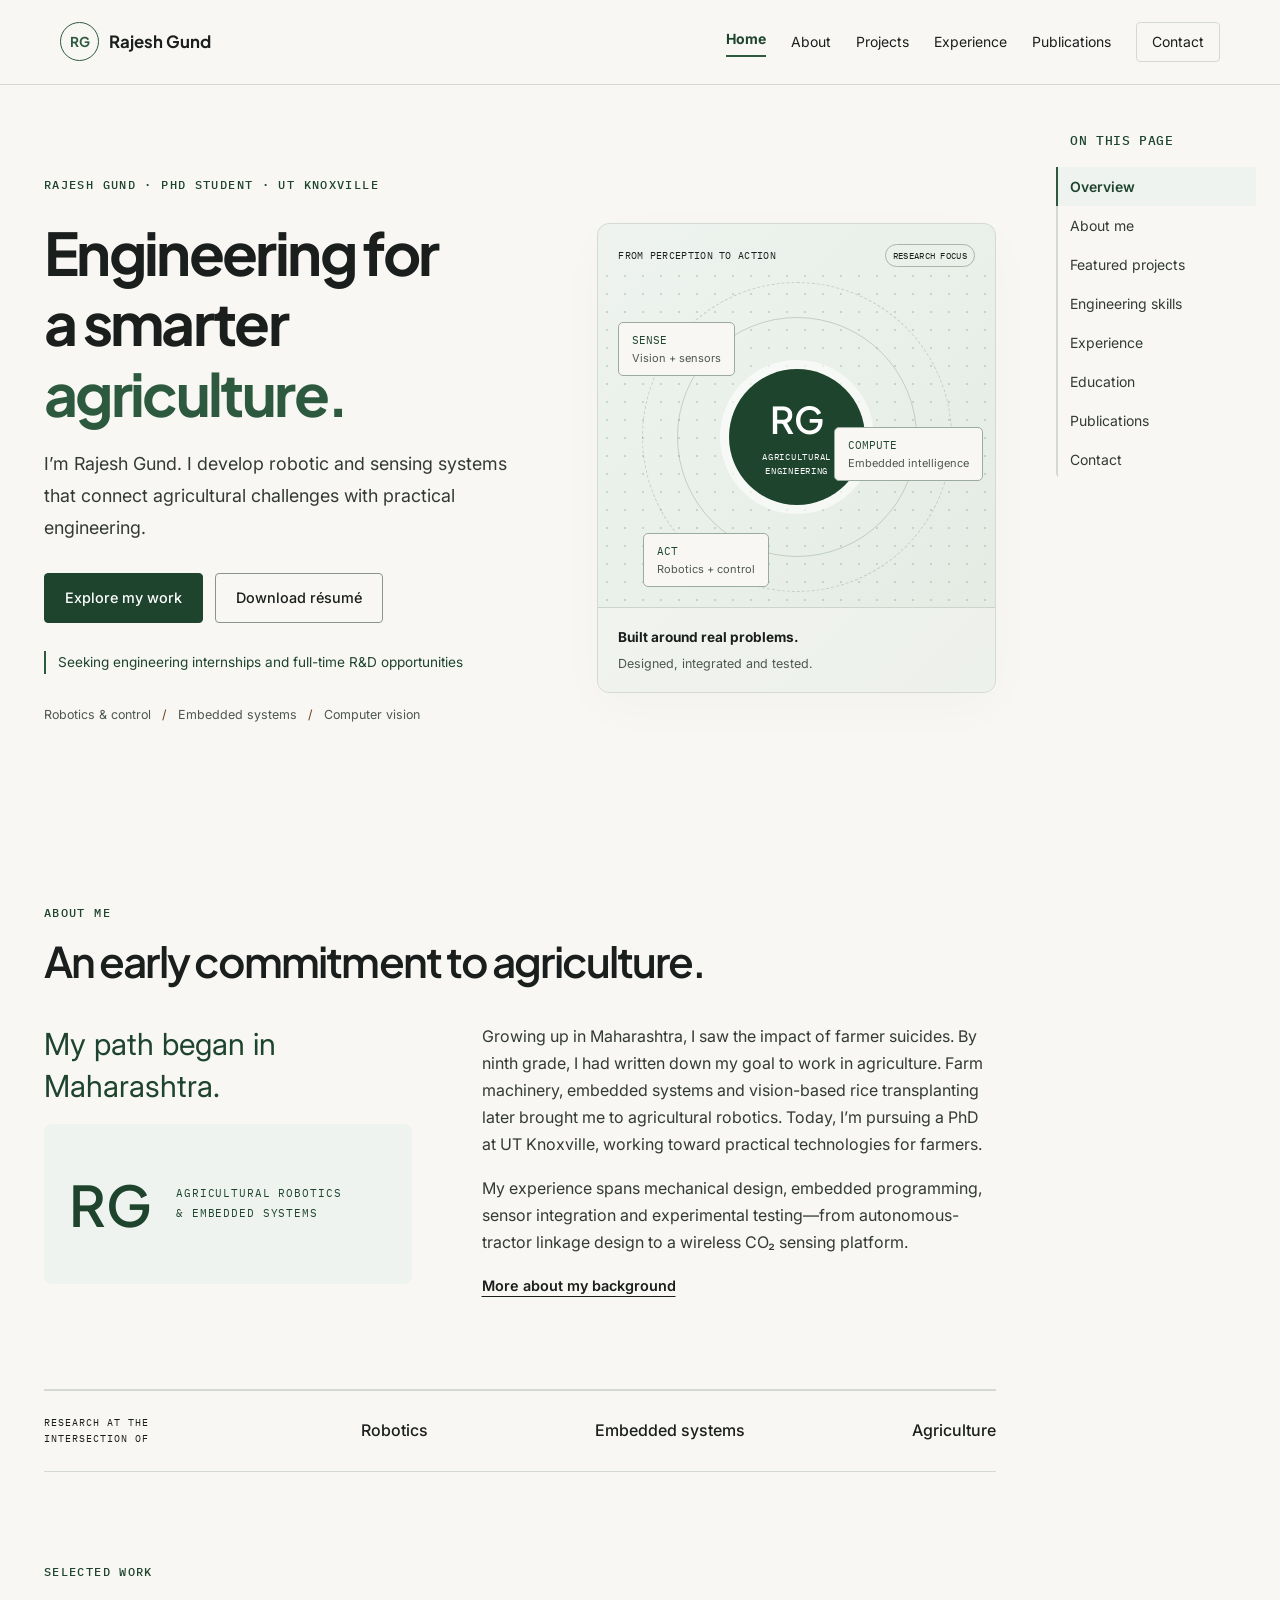
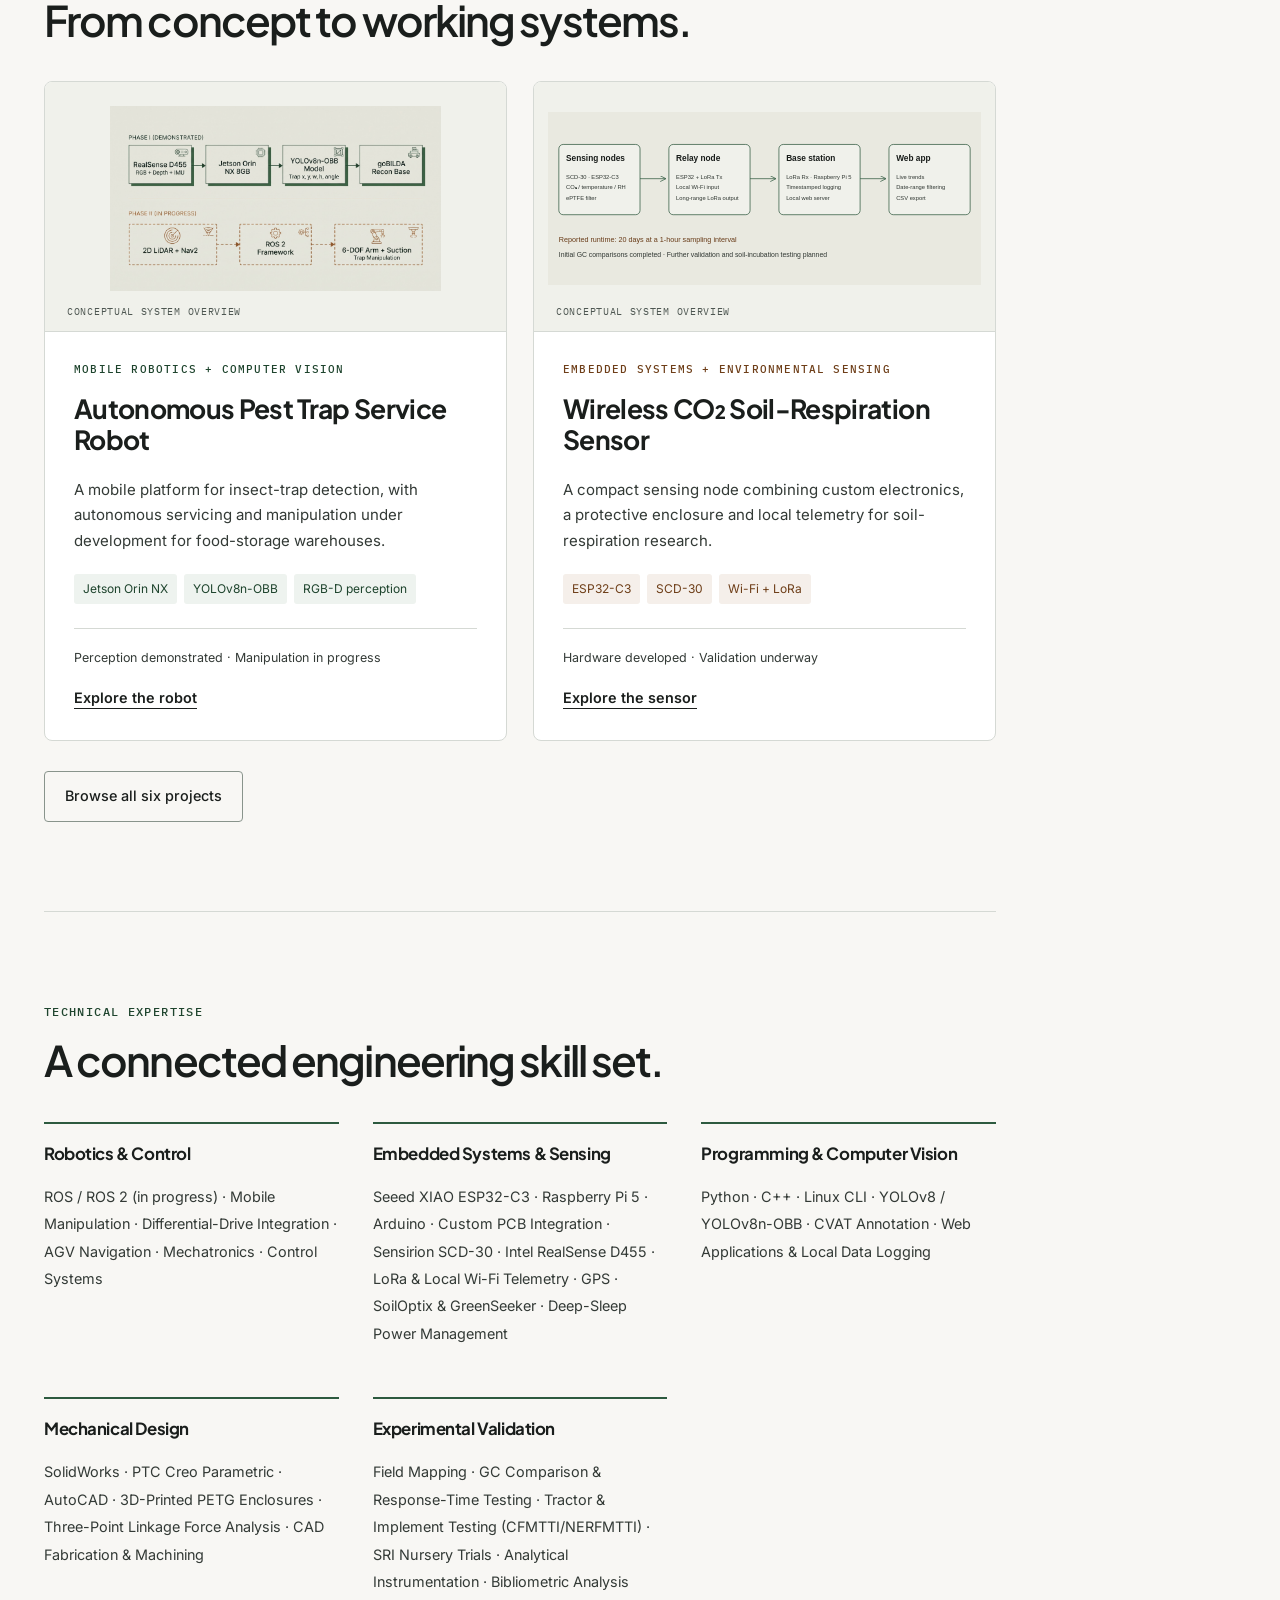
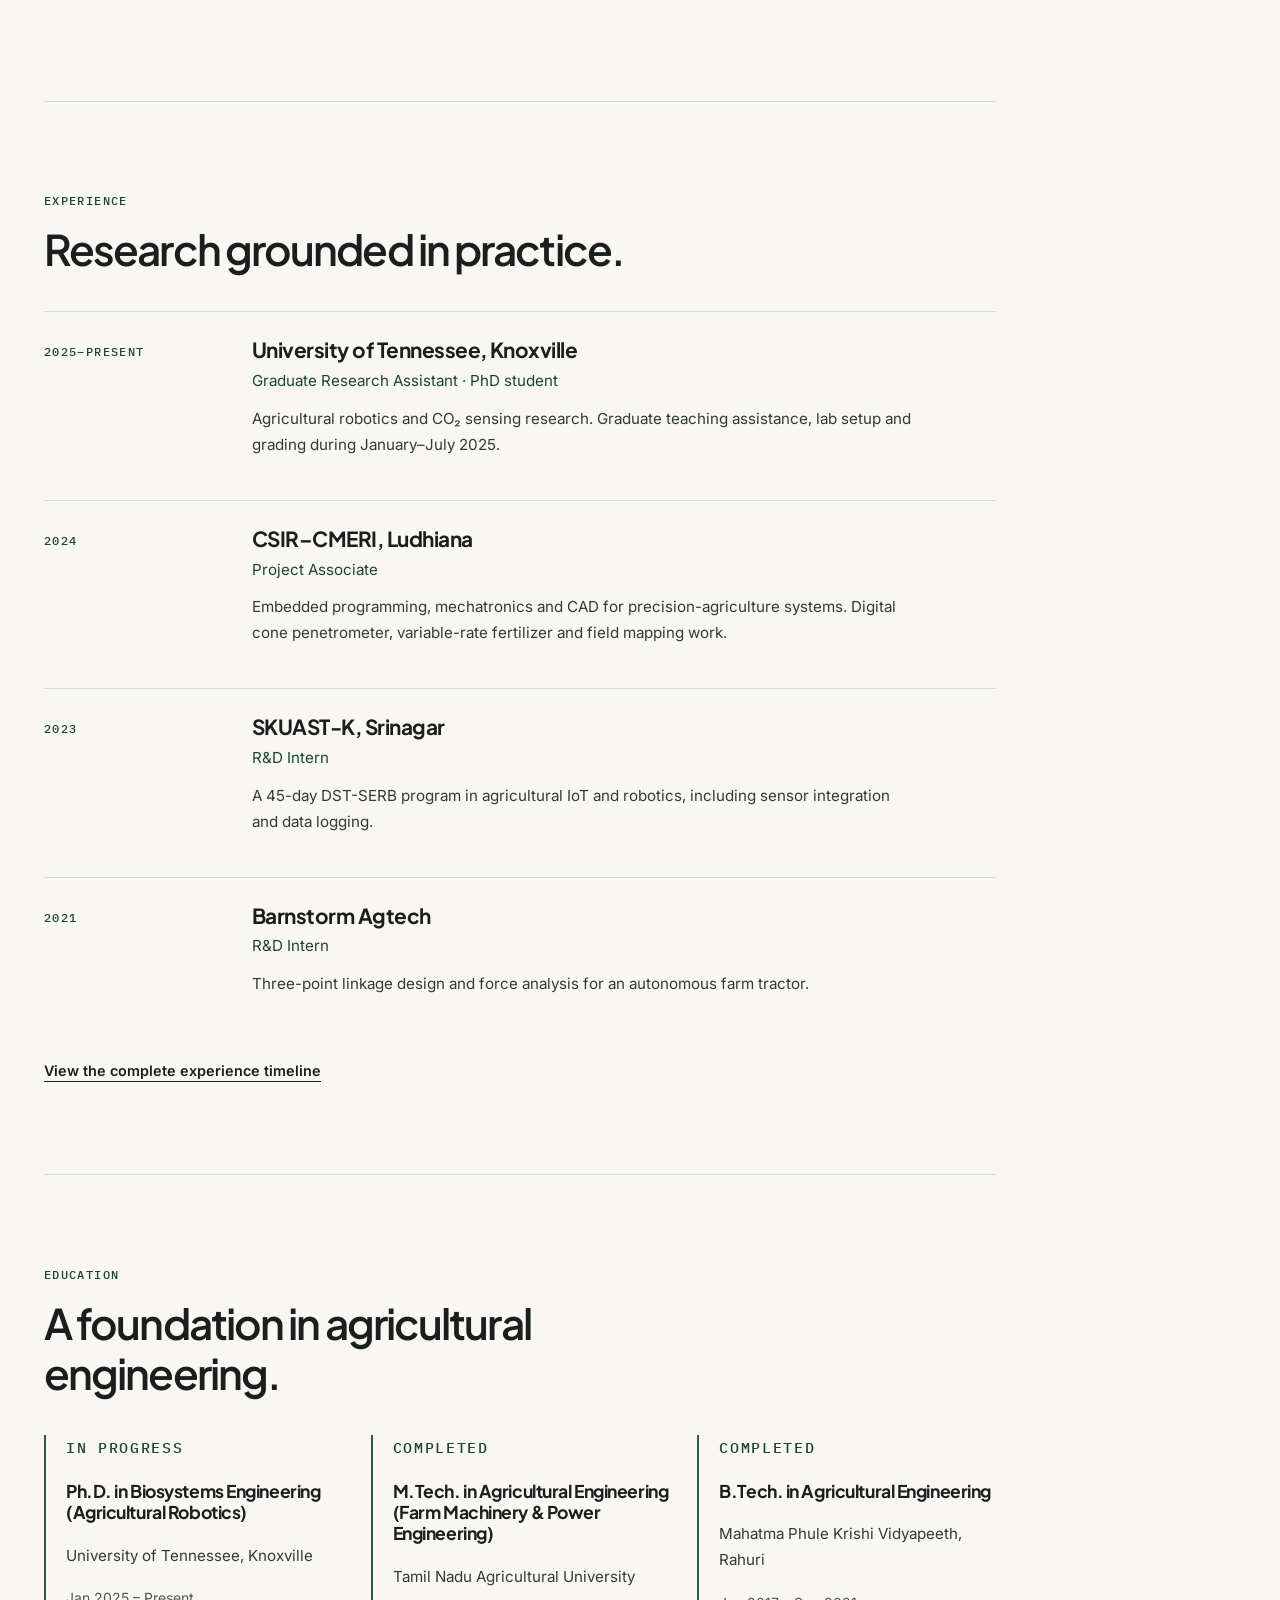
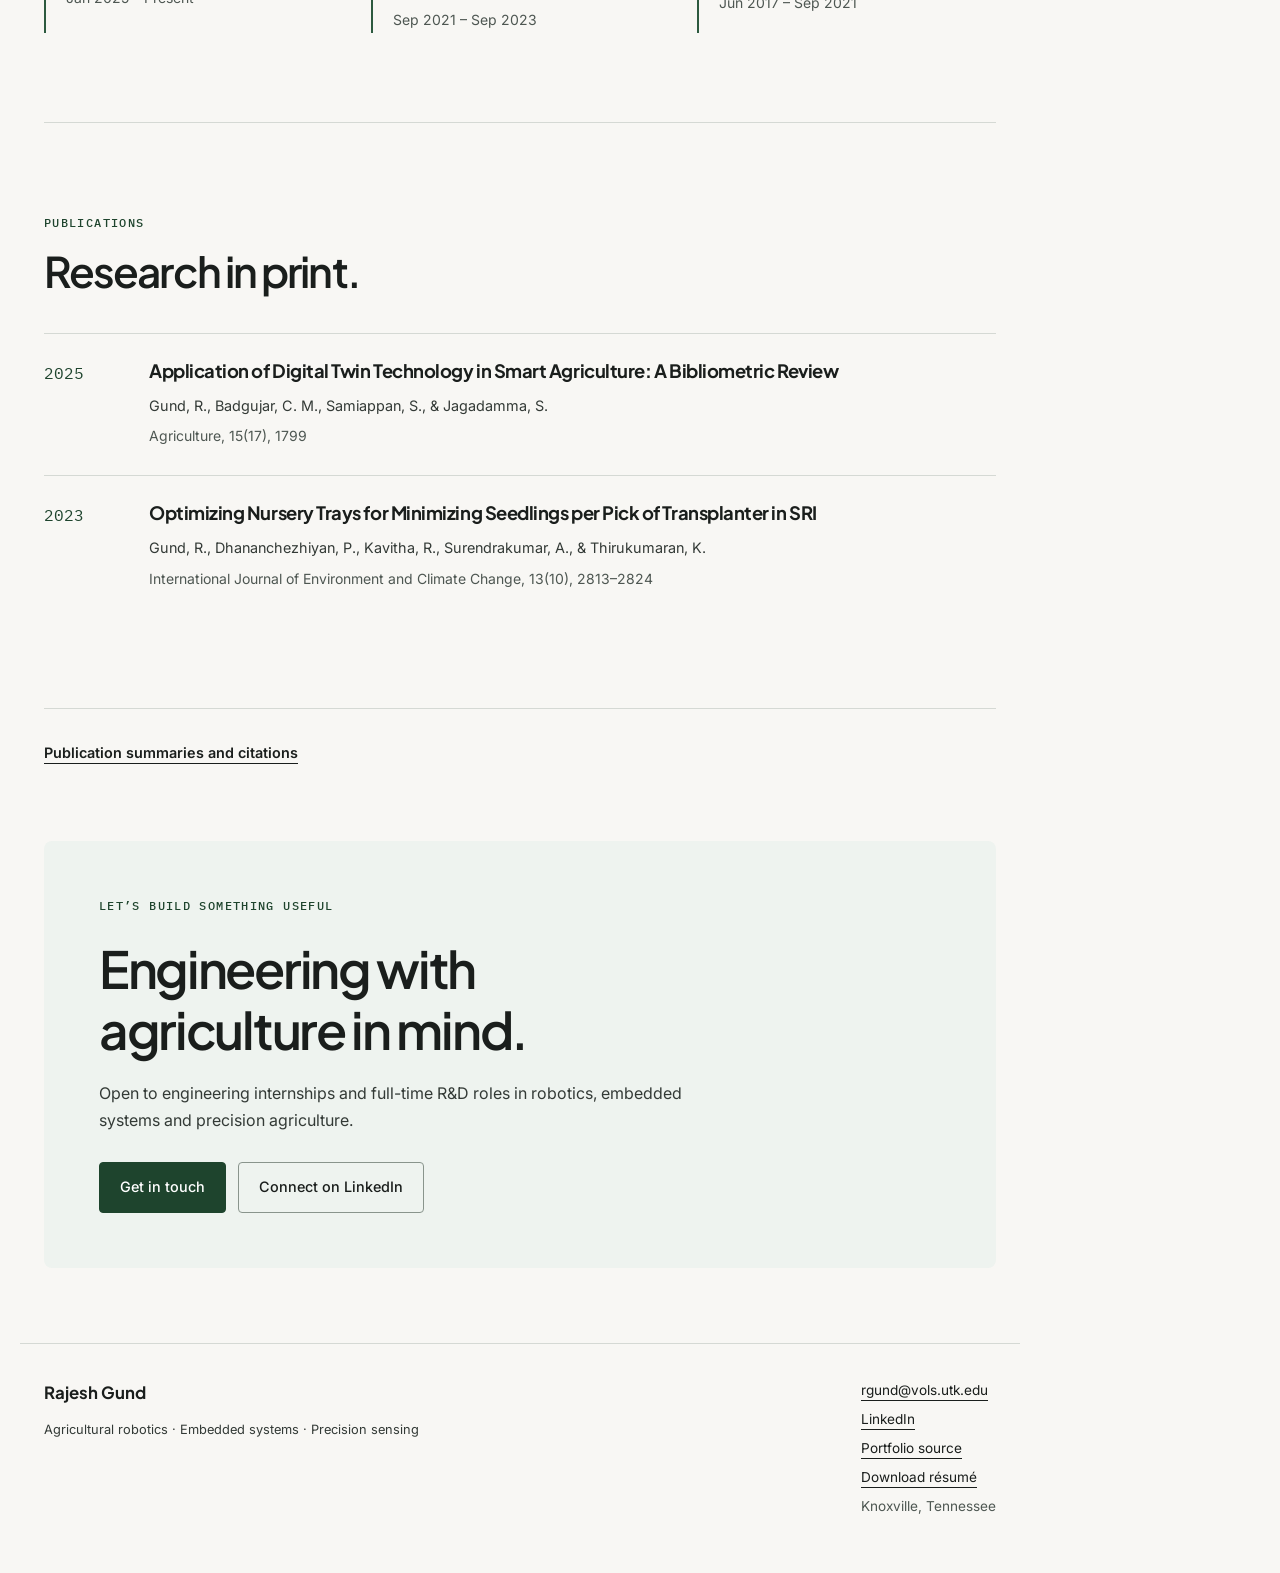
==== commit 40643141: "Place About Me directly below homepage overview" ====
--- a/index.html
+++ b/index.html
@@ -1 +1 @@
-<!doctype html><html lang="en"><head><meta charset="utf-8"><meta name="viewport" content="width=device-width, initial-scale=1"><title>Agricultural Robotics &amp; Embedded Systems | Rajesh Gund</title><meta name="description" content="Rajesh Gund — PhD student at UT Knoxville developing agricultural robotics and embedded sensing systems."><meta property="og:title" content="Agricultural Robotics &amp; Embedded Systems | Rajesh Gund"><meta property="og:description" content="Rajesh Gund — PhD student at UT Knoxville developing agricultural robotics and embedded sensing systems."><meta property="og:type" content="website"><meta name="theme-color" content="#2D5A3F"><link rel="icon" href="assets/img/favicon.svg" type="image/svg+xml"><link rel="stylesheet" href="assets/css/tokens.css"><link rel="stylesheet" href="assets/css/styles.css?v=3"><script defer src="assets/js/main.js?v=2"></script><link rel="canonical" href="https://rgund26.github.io/"><meta property="og:url" content="https://rgund26.github.io/"><script defer src="assets/js/profile.js"></script><script defer src="assets/js/media-config.js"></script><script defer src="assets/js/media.js"></script><script type="application/ld+json">{"@context": "https://schema.org", "@type": "Person", "name": "Rajesh Gund", "url": "https://rgund26.github.io/", "jobTitle": "PhD student in agricultural robotics", "affiliation": {"@type": "CollegeOrUniversity", "name": "University of Tennessee, Knoxville"}, "sameAs": ["https://www.linkedin.com/in/rajeshgund/"], "knowsAbout": ["Agricultural robotics", "Embedded systems", "Computer vision", "Precision agriculture"]}</script></head><body><a class="skip" href="#main">Skip to content</a><header><div class="nav-wrap"><a class="wordmark" href="index.html"><span class="monogram">RG</span>Rajesh Gund<span class="wordmark-sub">ENGINEERING PORTFOLIO</span></a><button class="menu-toggle" aria-expanded="false" aria-controls="navigation">Menu</button><nav id="navigation" aria-label="Main navigation"><a href="index.html" aria-current="page">Home</a><a href="about/index.html">About</a><a href="projects/index.html">Projects</a><a href="experience/index.html">Experience</a><a href="publications/index.html">Publications</a><a class="nav-resume" href="index.html#contact">Contact</a></nav></div></header><main id="main"><section class="section" id="about-me"><div class="section-heading"><p class="eyebrow">ABOUT ME</p><h1 style="font-size:clamp(2rem,3.3vw,3rem)">An early commitment to agriculture.</h1></div><div class="about-layout"><div><p class="large-copy">My path began in Maharashtra.</p><div class="profile-mark" aria-label="Rajesh Gund initials">RG<span>AGRICULTURAL ROBOTICS<br>&amp; EMBEDDED SYSTEMS</span></div></div><div><p>Growing up in Maharashtra, I saw the impact of farmer suicides. By ninth grade, I had written down my goal to work in agriculture. Farm machinery, embedded systems and vision-based rice transplanting later brought me to agricultural robotics. Today, I’m pursuing a PhD at UT Knoxville, working toward practical technologies for farmers.</p><p>My experience spans mechanical design, embedded programming, sensor integration and experimental testing—from autonomous-tractor linkage design to a wireless CO₂ sensing platform.</p><a class="text-link" href="about/index.html">More about my background</a></div></div></section><section class="hero"><div class="hero-copy"><p class="eyebrow">RAJESH GUND · PHD STUDENT · UT KNOXVILLE</p><h2 style="font-size:clamp(2.7rem,4.6vw,4.1rem)">Engineering for<br>a smarter <em>agriculture.</em></h2><p class="hero-intro">I’m Rajesh Gund. I develop robotic and sensing systems that connect agricultural challenges with practical engineering.</p><div class="actions"><a class="button" href="#projects">Explore my work</a><a class="button secondary" href="assets/docs/Rajesh_Gund_Resume.pdf" download>Download résumé</a></div><p class="availability-line">Seeking engineering internships and full-time R&D opportunities</p><p class="hero-note">Robotics & control <span>/</span> Embedded systems <span>/</span> Computer vision</p></div><aside class="hero-visual"><div class="visual-heading"><span>FROM PERCEPTION TO ACTION</span><span class="tag">RESEARCH FOCUS</span></div><div class="technical-art" aria-label="Conceptual illustration of sensing, computing and actuation"><div class="orbit orbit-one"></div><div class="orbit orbit-two"></div><div class="core">RG<span>AGRICULTURAL<br>ENGINEERING</span></div><span class="node sense">SENSE<small>Vision + sensors</small></span><span class="node compute">COMPUTE<small>Embedded intelligence</small></span><span class="node act">ACT<small>Robotics + control</small></span></div><div class="visual-footer"><strong>Built around real problems.</strong><span>Designed, integrated and tested.</span></div></aside></section><div class="focus-strip"><span>RESEARCH AT THE INTERSECTION OF</span><strong>Robotics</strong><strong>Embedded systems</strong><strong>Agriculture</strong></div><section class="section" id=projects><div class="section-heading"><p class="eyebrow">SELECTED WORK</p><h2>From concept to working systems.</h2></div><div class="project-grid"><article class="project-card"><div class="card-media"><img src="assets/diagrams/pest-trap-architecture.jpg" width="2048" height="1143" alt="Conceptual robot perception architecture and planned manipulation integration" loading="lazy"><span class="media-label">CONCEPTUAL SYSTEM OVERVIEW</span></div><div class="card-body"><p class="eyebrow">MOBILE ROBOTICS + COMPUTER VISION</p><h3>Autonomous Pest Trap Service Robot</h3><p>A mobile platform for insect-trap detection, with autonomous servicing and manipulation under development for food-storage warehouses.</p><div class="chips"><span>Jetson Orin NX</span><span>YOLOv8n-OBB</span><span>RGB-D perception</span></div><p class="status">Perception demonstrated · Manipulation in progress</p><a class="text-link" href="projects/pest-trap-robot/index.html">Explore the robot</a></div></article><article class="project-card copper"><div class="card-media"><img src="assets/diagrams/ghg-pipeline.svg" width="1200" height="480" alt="CO₂ sensing nodes send readings over Wi-Fi and LoRa to a local Raspberry Pi web application" loading="lazy"><span class="media-label">CONCEPTUAL SYSTEM OVERVIEW</span></div><div class="card-body"><p class="eyebrow">EMBEDDED SYSTEMS + ENVIRONMENTAL SENSING</p><h3>Wireless CO₂ Soil-Respiration Sensor</h3><p>A compact sensing node combining custom electronics, a protective enclosure and local telemetry for soil-respiration research.</p><div class="chips"><span>ESP32-C3</span><span>SCD-30</span><span>Wi-Fi + LoRa</span></div><p class="status">Hardware developed · Validation underway</p><a class="text-link" href="projects/ghg-sensor/index.html">Explore the sensor</a></div></article></div><div class="section-bottom"><a class="button secondary" href="projects/index.html">Browse all six projects</a></div></section><section class="section" id=expertise><div class="section-heading"><p class="eyebrow">TECHNICAL EXPERTISE</p><h2>A connected engineering skill set.</h2></div><div class="skills-grid"><article><h3>Robotics &amp; Control</h3><p>ROS / ROS 2 (in progress) · Mobile Manipulation · Differential-Drive Integration · AGV Navigation · Mechatronics · Control Systems</p></article><article><h3>Embedded Systems &amp; Sensing</h3><p>Seeed XIAO ESP32-C3 · Raspberry Pi 5 · Arduino · Custom PCB Integration · Sensirion SCD-30 · Intel RealSense D455 · LoRa &amp; Local Wi-Fi Telemetry · GPS · SoilOptix &amp; GreenSeeker · Deep-Sleep Power Management</p></article><article><h3>Programming &amp; Computer Vision</h3><p>Python · C++ · Linux CLI · YOLOv8 / YOLOv8n-OBB · CVAT Annotation · Web Applications &amp; Local Data Logging</p></article><article><h3>Mechanical Design</h3><p>SolidWorks · PTC Creo Parametric · AutoCAD · 3D-Printed PETG Enclosures · Three-Point Linkage Force Analysis · CAD Fabrication &amp; Machining</p></article><article><h3>Experimental Validation</h3><p>Field Mapping · GC Comparison &amp; Response-Time Testing · Tractor &amp; Implement Testing (CFMTTI/NERFMTTI) · SRI Nursery Trials · Analytical Instrumentation · Bibliometric Analysis</p></article></div></section><section class="section" id=experience><div class="section-heading"><p class="eyebrow">EXPERIENCE</p><h2>Research grounded in practice.</h2></div><div class="timeline"><article><p class="eyebrow">2025–PRESENT</p><div><h3>University of Tennessee, Knoxville</h3><p class="role">Graduate Research Assistant · PhD student</p><p>Agricultural robotics and CO₂ sensing research. Graduate teaching assistance, lab setup and grading during January–July 2025.</p></div></article><article><p class="eyebrow">2024</p><div><h3>CSIR–CMERI, Ludhiana</h3><p class="role">Project Associate</p><p>Embedded programming, mechatronics and CAD for precision-agriculture systems. Digital cone penetrometer, variable-rate fertilizer and field mapping work.</p></div></article><article><p class="eyebrow">2023</p><div><h3>SKUAST-K, Srinagar</h3><p class="role">R&D Intern</p><p>A 45-day DST-SERB program in agricultural IoT and robotics, including sensor integration and data logging.</p></div></article><article><p class="eyebrow">2021</p><div><h3>Barnstorm Agtech</h3><p class="role">R&D Intern</p><p>Three-point linkage design and force analysis for an autonomous farm tractor.</p></div></article></div><a class="text-link" href="experience/index.html">View the complete experience timeline</a></section><section class="section" ><div class="section-heading"><p class="eyebrow">EDUCATION</p><h2>A foundation in agricultural engineering.</h2></div><div class="education-grid"><article><p class="eyebrow">In Progress</p><h3>Ph.D. in Biosystems Engineering (Agricultural Robotics)</h3><p>University of Tennessee, Knoxville</p><small>Jan 2025 – Present</small></article><article><p class="eyebrow">Completed</p><h3>M.Tech. in Agricultural Engineering (Farm Machinery &amp; Power Engineering)</h3><p>Tamil Nadu Agricultural University</p><small>Sep 2021 – Sep 2023</small></article><article><p class="eyebrow">Completed</p><h3>B.Tech. in Agricultural Engineering</h3><p>Mahatma Phule Krishi Vidyapeeth, Rahuri</p><small>Jun 2017 – Sep 2021</small></article></div></section><section class="section" ><div class="section-heading"><p class="eyebrow">PUBLICATIONS</p><h2>Research in print.</h2></div><div class="publications"><article><span>2025</span><div><h3><a href="https://www.mdpi.com/2077-0472/15/17/1799">Application of Digital Twin Technology in Smart Agriculture: A Bibliometric Review</a></h3><p>Gund, R., Badgujar, C. M., Samiappan, S., &amp; Jagadamma, S.</p><small>Agriculture, 15(17), 1799</small></div></article><article><span>2023</span><div><h3><a href="https://journalijecc.com/index.php/IJECC/article/view/2946">Optimizing Nursery Trays for Minimizing Seedlings per Pick of Transplanter in SRI</a></h3><p>Gund, R., Dhananchezhiyan, P., Kavitha, R., Surendrakumar, A., &amp; Thirukumaran, K.</p><small>International Journal of Environment and Climate Change, 13(10), 2813–2824</small></div></article></div></section><div class="section-bottom"><a class="text-link" href="publications/index.html">Publication summaries and citations</a></div><section class="contact" id="contact"><p class="eyebrow">LET’S BUILD SOMETHING USEFUL</p><h2>Engineering with<br>agriculture in mind.</h2><p>Open to engineering internships and full-time R&D roles in robotics, embedded systems and precision agriculture.</p><div class="actions"><a class="button" href="mailto:rgund@vols.utk.edu">Get in touch</a><a class="button secondary" href="https://www.linkedin.com/in/rajeshgund/">Connect on LinkedIn</a></div></section></main><footer><div><a class="wordmark" href="index.html">Rajesh Gund</a><p>Agricultural robotics · Embedded systems · Precision sensing</p></div><div><a href="mailto:rgund@vols.utk.edu">rgund@vols.utk.edu</a><a href="https://www.linkedin.com/in/rajeshgund/">LinkedIn</a><a href="https://github.com/rgund26/rgund26.github.io">Portfolio source</a><a href="assets/docs/Rajesh_Gund_Resume.pdf">Download résumé</a><span>Knoxville, Tennessee</span></div></footer><dialog id="lightbox" aria-label="Enlarged project diagram"><button class="close" aria-label="Close enlarged image">Close ×</button><img alt=""><p></p></dialog><script src="assets/js/section-nav.js?v=3" defer></script></body></html>+<!doctype html><html lang="en"><head><meta charset="utf-8"><meta name="viewport" content="width=device-width, initial-scale=1"><title>Agricultural Robotics &amp; Embedded Systems | Rajesh Gund</title><meta name="description" content="Rajesh Gund — PhD student at UT Knoxville developing agricultural robotics and embedded sensing systems."><meta property="og:title" content="Agricultural Robotics &amp; Embedded Systems | Rajesh Gund"><meta property="og:description" content="Rajesh Gund — PhD student at UT Knoxville developing agricultural robotics and embedded sensing systems."><meta property="og:type" content="website"><meta name="theme-color" content="#2D5A3F"><link rel="icon" href="assets/img/favicon.svg" type="image/svg+xml"><link rel="stylesheet" href="assets/css/tokens.css"><link rel="stylesheet" href="assets/css/styles.css?v=3"><script defer src="assets/js/main.js?v=2"></script><link rel="canonical" href="https://rgund26.github.io/"><meta property="og:url" content="https://rgund26.github.io/"><script defer src="assets/js/profile.js"></script><script defer src="assets/js/media-config.js"></script><script defer src="assets/js/media.js"></script><script type="application/ld+json">{"@context": "https://schema.org", "@type": "Person", "name": "Rajesh Gund", "url": "https://rgund26.github.io/", "jobTitle": "PhD student in agricultural robotics", "affiliation": {"@type": "CollegeOrUniversity", "name": "University of Tennessee, Knoxville"}, "sameAs": ["https://www.linkedin.com/in/rajeshgund/"], "knowsAbout": ["Agricultural robotics", "Embedded systems", "Computer vision", "Precision agriculture"]}</script></head><body><a class="skip" href="#main">Skip to content</a><header><div class="nav-wrap"><a class="wordmark" href="index.html"><span class="monogram">RG</span>Rajesh Gund<span class="wordmark-sub">ENGINEERING PORTFOLIO</span></a><button class="menu-toggle" aria-expanded="false" aria-controls="navigation">Menu</button><nav id="navigation" aria-label="Main navigation"><a href="index.html" aria-current="page">Home</a><a href="about/index.html">About</a><a href="projects/index.html">Projects</a><a href="experience/index.html">Experience</a><a href="publications/index.html">Publications</a><a class="nav-resume" href="index.html#contact">Contact</a></nav></div></header><main id="main"><section class="hero"><div class="hero-copy"><p class="eyebrow">RAJESH GUND · PHD STUDENT · UT KNOXVILLE</p><h1>Engineering for<br>a smarter <em>agriculture.</em></h1><p class="hero-intro">I’m Rajesh Gund. I develop robotic and sensing systems that connect agricultural challenges with practical engineering.</p><div class="actions"><a class="button" href="#projects">Explore my work</a><a class="button secondary" href="assets/docs/Rajesh_Gund_Resume.pdf" download>Download résumé</a></div><p class="availability-line">Seeking engineering internships and full-time R&D opportunities</p><p class="hero-note">Robotics & control <span>/</span> Embedded systems <span>/</span> Computer vision</p></div><aside class="hero-visual"><div class="visual-heading"><span>FROM PERCEPTION TO ACTION</span><span class="tag">RESEARCH FOCUS</span></div><div class="technical-art" aria-label="Conceptual illustration of sensing, computing and actuation"><div class="orbit orbit-one"></div><div class="orbit orbit-two"></div><div class="core">RG<span>AGRICULTURAL<br>ENGINEERING</span></div><span class="node sense">SENSE<small>Vision + sensors</small></span><span class="node compute">COMPUTE<small>Embedded intelligence</small></span><span class="node act">ACT<small>Robotics + control</small></span></div><div class="visual-footer"><strong>Built around real problems.</strong><span>Designed, integrated and tested.</span></div></aside></section><section class="section" id="about-me"><div class="section-heading"><p class="eyebrow">ABOUT ME</p><h2>An early commitment to agriculture.</h2></div><div class="about-layout"><div><p class="large-copy">My path began in Maharashtra.</p><div class="profile-mark" aria-label="Rajesh Gund initials">RG<span>AGRICULTURAL ROBOTICS<br>&amp; EMBEDDED SYSTEMS</span></div></div><div><p>Growing up in Maharashtra, I saw the impact of farmer suicides. By ninth grade, I had written down my goal to work in agriculture. Farm machinery, embedded systems and vision-based rice transplanting later brought me to agricultural robotics. Today, I’m pursuing a PhD at UT Knoxville, working toward practical technologies for farmers.</p><p>My experience spans mechanical design, embedded programming, sensor integration and experimental testing—from autonomous-tractor linkage design to a wireless CO₂ sensing platform.</p><a class="text-link" href="about/index.html">More about my background</a></div></div></section><div class="focus-strip"><span>RESEARCH AT THE INTERSECTION OF</span><strong>Robotics</strong><strong>Embedded systems</strong><strong>Agriculture</strong></div><section class="section" id=projects><div class="section-heading"><p class="eyebrow">SELECTED WORK</p><h2>From concept to working systems.</h2></div><div class="project-grid"><article class="project-card"><div class="card-media"><img src="assets/diagrams/pest-trap-architecture.jpg" width="2048" height="1143" alt="Conceptual robot perception architecture and planned manipulation integration" loading="lazy"><span class="media-label">CONCEPTUAL SYSTEM OVERVIEW</span></div><div class="card-body"><p class="eyebrow">MOBILE ROBOTICS + COMPUTER VISION</p><h3>Autonomous Pest Trap Service Robot</h3><p>A mobile platform for insect-trap detection, with autonomous servicing and manipulation under development for food-storage warehouses.</p><div class="chips"><span>Jetson Orin NX</span><span>YOLOv8n-OBB</span><span>RGB-D perception</span></div><p class="status">Perception demonstrated · Manipulation in progress</p><a class="text-link" href="projects/pest-trap-robot/index.html">Explore the robot</a></div></article><article class="project-card copper"><div class="card-media"><img src="assets/diagrams/ghg-pipeline.svg" width="1200" height="480" alt="CO₂ sensing nodes send readings over Wi-Fi and LoRa to a local Raspberry Pi web application" loading="lazy"><span class="media-label">CONCEPTUAL SYSTEM OVERVIEW</span></div><div class="card-body"><p class="eyebrow">EMBEDDED SYSTEMS + ENVIRONMENTAL SENSING</p><h3>Wireless CO₂ Soil-Respiration Sensor</h3><p>A compact sensing node combining custom electronics, a protective enclosure and local telemetry for soil-respiration research.</p><div class="chips"><span>ESP32-C3</span><span>SCD-30</span><span>Wi-Fi + LoRa</span></div><p class="status">Hardware developed · Validation underway</p><a class="text-link" href="projects/ghg-sensor/index.html">Explore the sensor</a></div></article></div><div class="section-bottom"><a class="button secondary" href="projects/index.html">Browse all six projects</a></div></section><section class="section" id=expertise><div class="section-heading"><p class="eyebrow">TECHNICAL EXPERTISE</p><h2>A connected engineering skill set.</h2></div><div class="skills-grid"><article><h3>Robotics &amp; Control</h3><p>ROS / ROS 2 (in progress) · Mobile Manipulation · Differential-Drive Integration · AGV Navigation · Mechatronics · Control Systems</p></article><article><h3>Embedded Systems &amp; Sensing</h3><p>Seeed XIAO ESP32-C3 · Raspberry Pi 5 · Arduino · Custom PCB Integration · Sensirion SCD-30 · Intel RealSense D455 · LoRa &amp; Local Wi-Fi Telemetry · GPS · SoilOptix &amp; GreenSeeker · Deep-Sleep Power Management</p></article><article><h3>Programming &amp; Computer Vision</h3><p>Python · C++ · Linux CLI · YOLOv8 / YOLOv8n-OBB · CVAT Annotation · Web Applications &amp; Local Data Logging</p></article><article><h3>Mechanical Design</h3><p>SolidWorks · PTC Creo Parametric · AutoCAD · 3D-Printed PETG Enclosures · Three-Point Linkage Force Analysis · CAD Fabrication &amp; Machining</p></article><article><h3>Experimental Validation</h3><p>Field Mapping · GC Comparison &amp; Response-Time Testing · Tractor &amp; Implement Testing (CFMTTI/NERFMTTI) · SRI Nursery Trials · Analytical Instrumentation · Bibliometric Analysis</p></article></div></section><section class="section" id=experience><div class="section-heading"><p class="eyebrow">EXPERIENCE</p><h2>Research grounded in practice.</h2></div><div class="timeline"><article><p class="eyebrow">2025–PRESENT</p><div><h3>University of Tennessee, Knoxville</h3><p class="role">Graduate Research Assistant · PhD student</p><p>Agricultural robotics and CO₂ sensing research. Graduate teaching assistance, lab setup and grading during January–July 2025.</p></div></article><article><p class="eyebrow">2024</p><div><h3>CSIR–CMERI, Ludhiana</h3><p class="role">Project Associate</p><p>Embedded programming, mechatronics and CAD for precision-agriculture systems. Digital cone penetrometer, variable-rate fertilizer and field mapping work.</p></div></article><article><p class="eyebrow">2023</p><div><h3>SKUAST-K, Srinagar</h3><p class="role">R&D Intern</p><p>A 45-day DST-SERB program in agricultural IoT and robotics, including sensor integration and data logging.</p></div></article><article><p class="eyebrow">2021</p><div><h3>Barnstorm Agtech</h3><p class="role">R&D Intern</p><p>Three-point linkage design and force analysis for an autonomous farm tractor.</p></div></article></div><a class="text-link" href="experience/index.html">View the complete experience timeline</a></section><section class="section" ><div class="section-heading"><p class="eyebrow">EDUCATION</p><h2>A foundation in agricultural engineering.</h2></div><div class="education-grid"><article><p class="eyebrow">In Progress</p><h3>Ph.D. in Biosystems Engineering (Agricultural Robotics)</h3><p>University of Tennessee, Knoxville</p><small>Jan 2025 – Present</small></article><article><p class="eyebrow">Completed</p><h3>M.Tech. in Agricultural Engineering (Farm Machinery &amp; Power Engineering)</h3><p>Tamil Nadu Agricultural University</p><small>Sep 2021 – Sep 2023</small></article><article><p class="eyebrow">Completed</p><h3>B.Tech. in Agricultural Engineering</h3><p>Mahatma Phule Krishi Vidyapeeth, Rahuri</p><small>Jun 2017 – Sep 2021</small></article></div></section><section class="section" ><div class="section-heading"><p class="eyebrow">PUBLICATIONS</p><h2>Research in print.</h2></div><div class="publications"><article><span>2025</span><div><h3><a href="https://www.mdpi.com/2077-0472/15/17/1799">Application of Digital Twin Technology in Smart Agriculture: A Bibliometric Review</a></h3><p>Gund, R., Badgujar, C. M., Samiappan, S., &amp; Jagadamma, S.</p><small>Agriculture, 15(17), 1799</small></div></article><article><span>2023</span><div><h3><a href="https://journalijecc.com/index.php/IJECC/article/view/2946">Optimizing Nursery Trays for Minimizing Seedlings per Pick of Transplanter in SRI</a></h3><p>Gund, R., Dhananchezhiyan, P., Kavitha, R., Surendrakumar, A., &amp; Thirukumaran, K.</p><small>International Journal of Environment and Climate Change, 13(10), 2813–2824</small></div></article></div></section><div class="section-bottom"><a class="text-link" href="publications/index.html">Publication summaries and citations</a></div><section class="contact" id="contact"><p class="eyebrow">LET’S BUILD SOMETHING USEFUL</p><h2>Engineering with<br>agriculture in mind.</h2><p>Open to engineering internships and full-time R&D roles in robotics, embedded systems and precision agriculture.</p><div class="actions"><a class="button" href="mailto:rgund@vols.utk.edu">Get in touch</a><a class="button secondary" href="https://www.linkedin.com/in/rajeshgund/">Connect on LinkedIn</a></div></section></main><footer><div><a class="wordmark" href="index.html">Rajesh Gund</a><p>Agricultural robotics · Embedded systems · Precision sensing</p></div><div><a href="mailto:rgund@vols.utk.edu">rgund@vols.utk.edu</a><a href="https://www.linkedin.com/in/rajeshgund/">LinkedIn</a><a href="https://github.com/rgund26/rgund26.github.io">Portfolio source</a><a href="assets/docs/Rajesh_Gund_Resume.pdf">Download résumé</a><span>Knoxville, Tennessee</span></div></footer><dialog id="lightbox" aria-label="Enlarged project diagram"><button class="close" aria-label="Close enlarged image">Close ×</button><img alt=""><p></p></dialog><script src="assets/js/section-nav.js?v=4" defer></script></body></html>
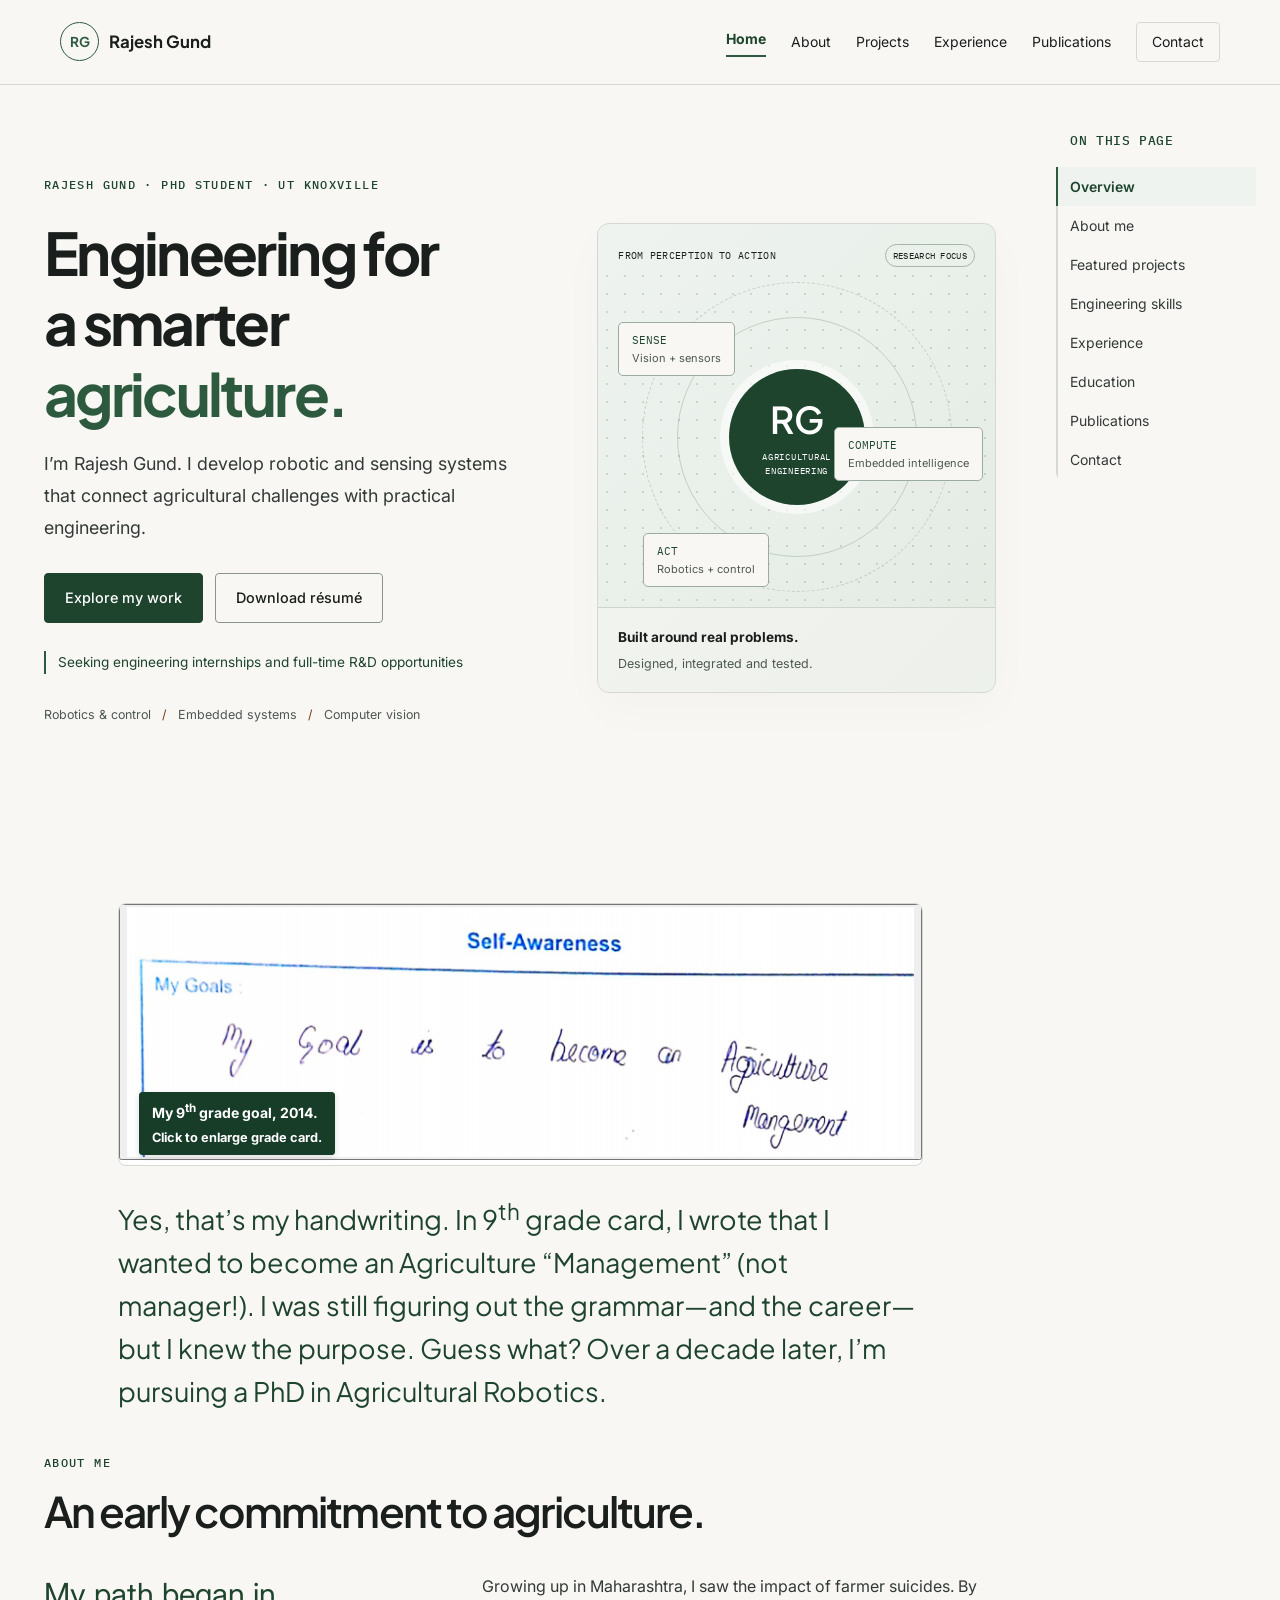
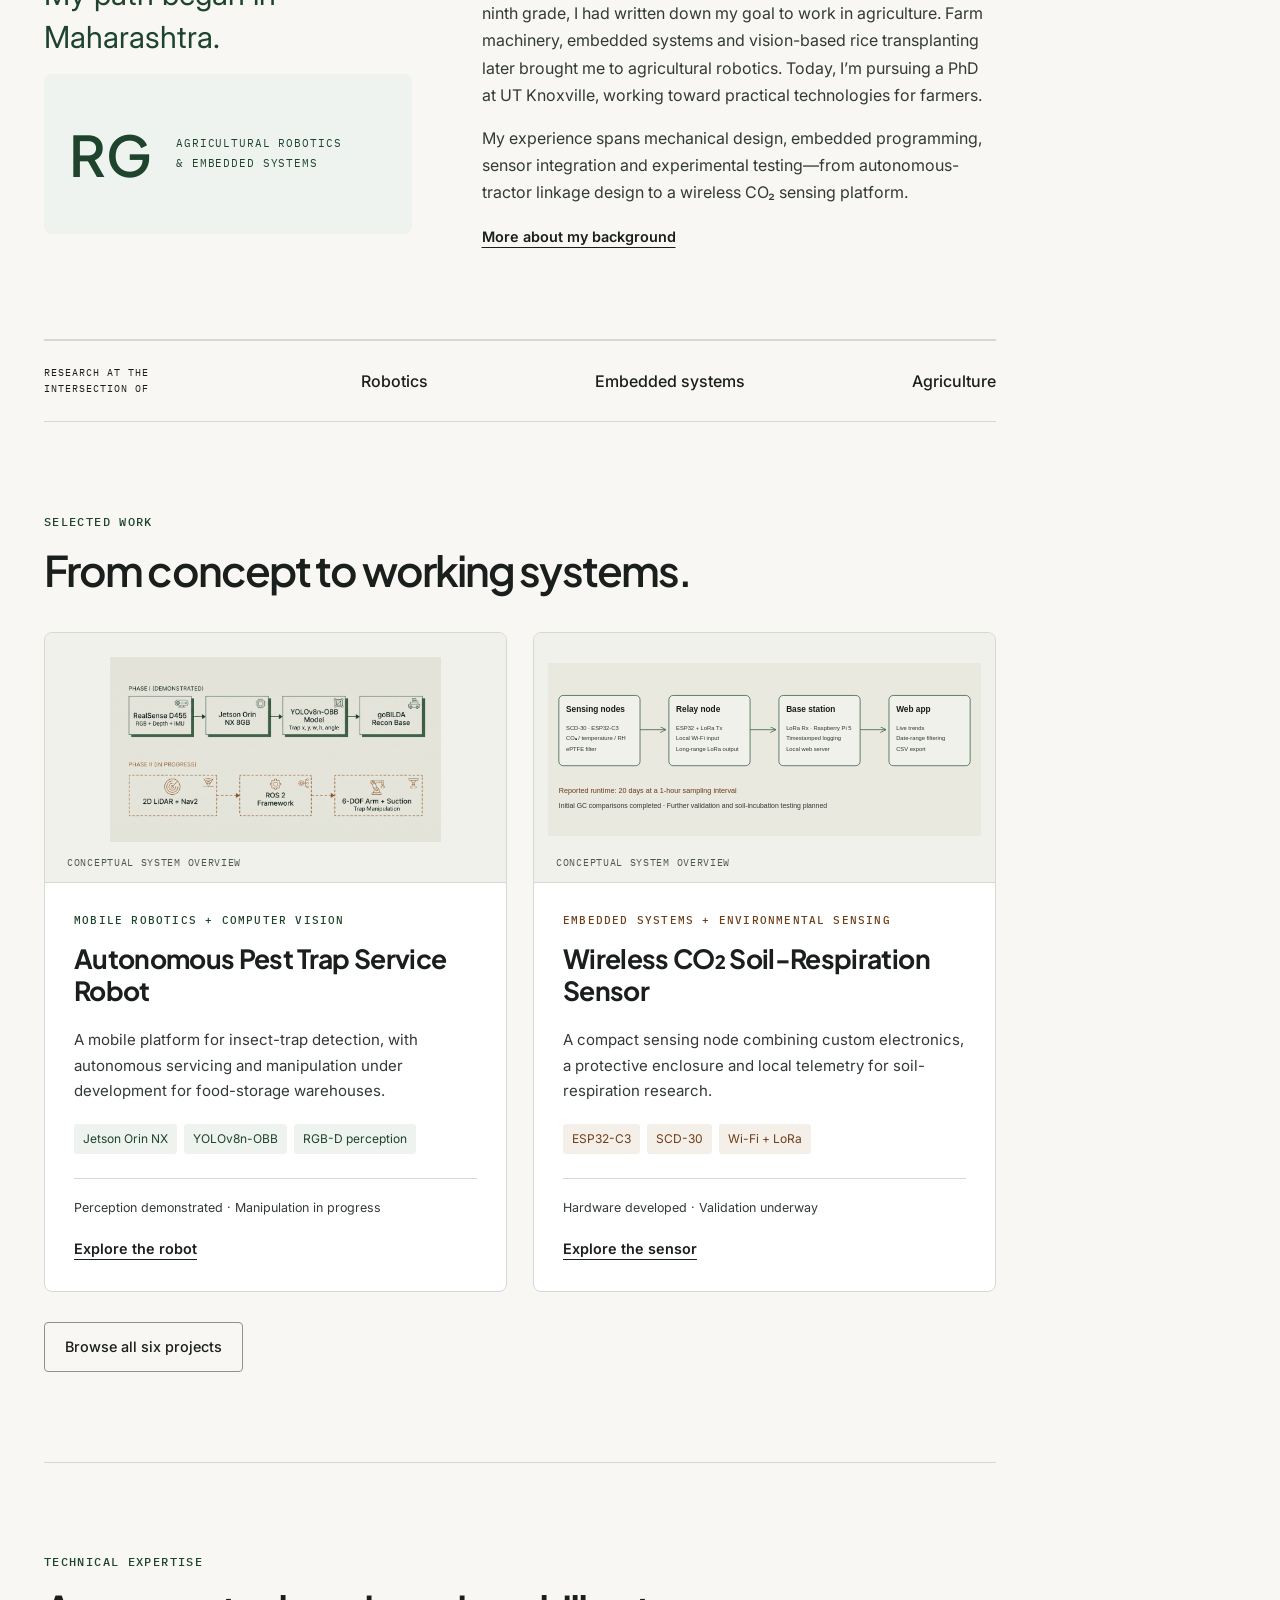
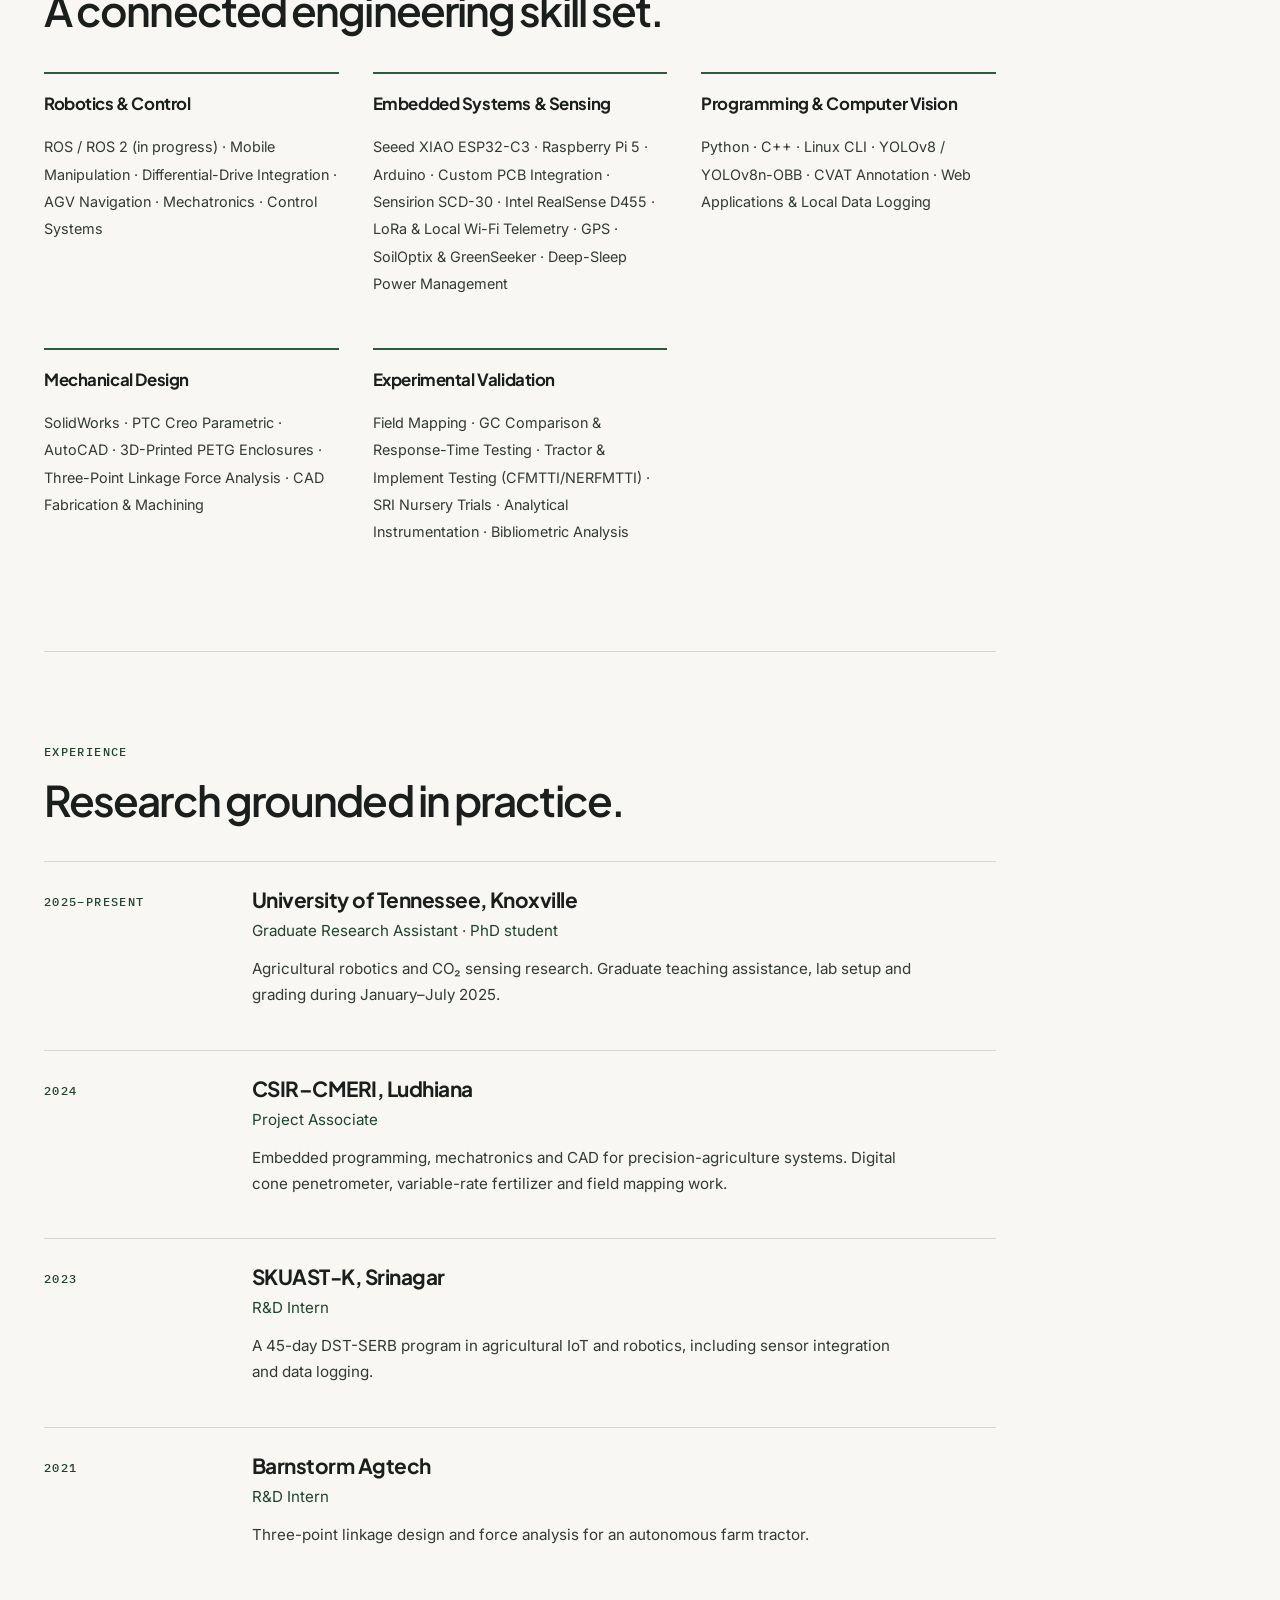
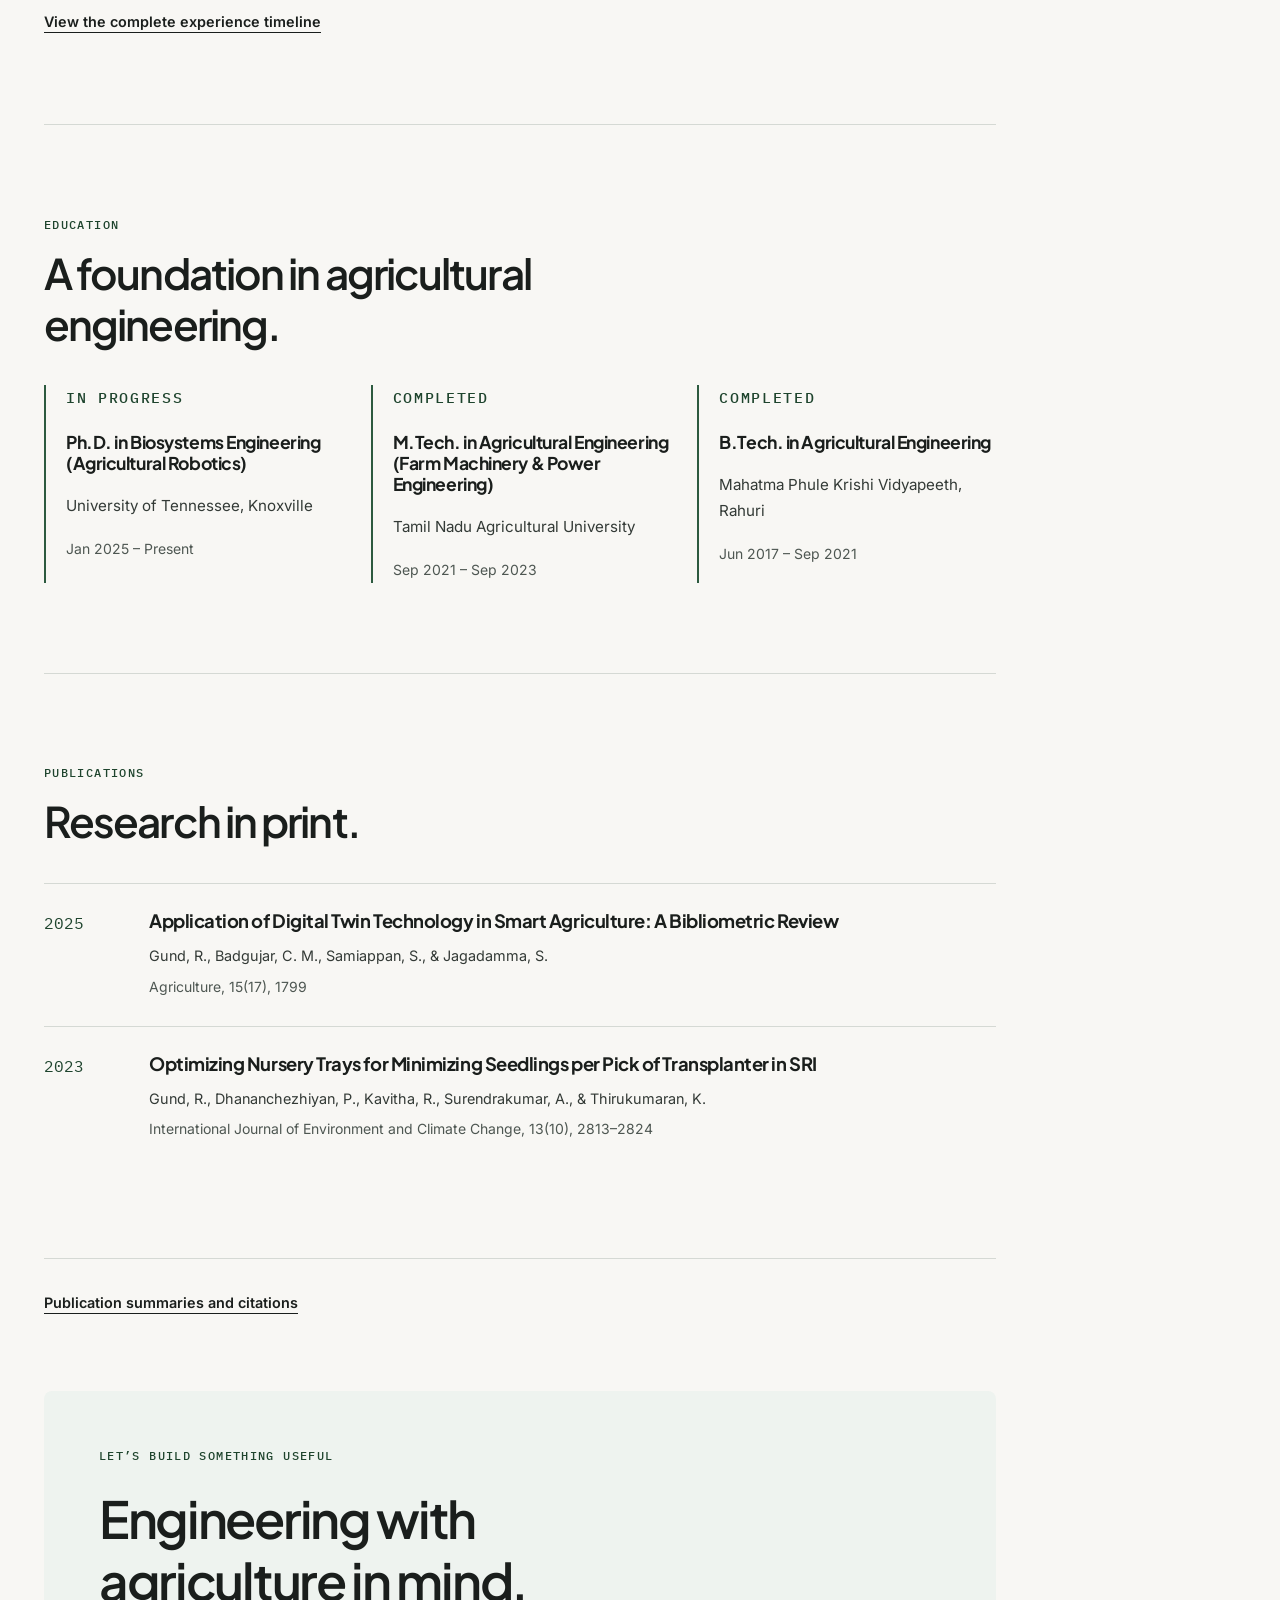
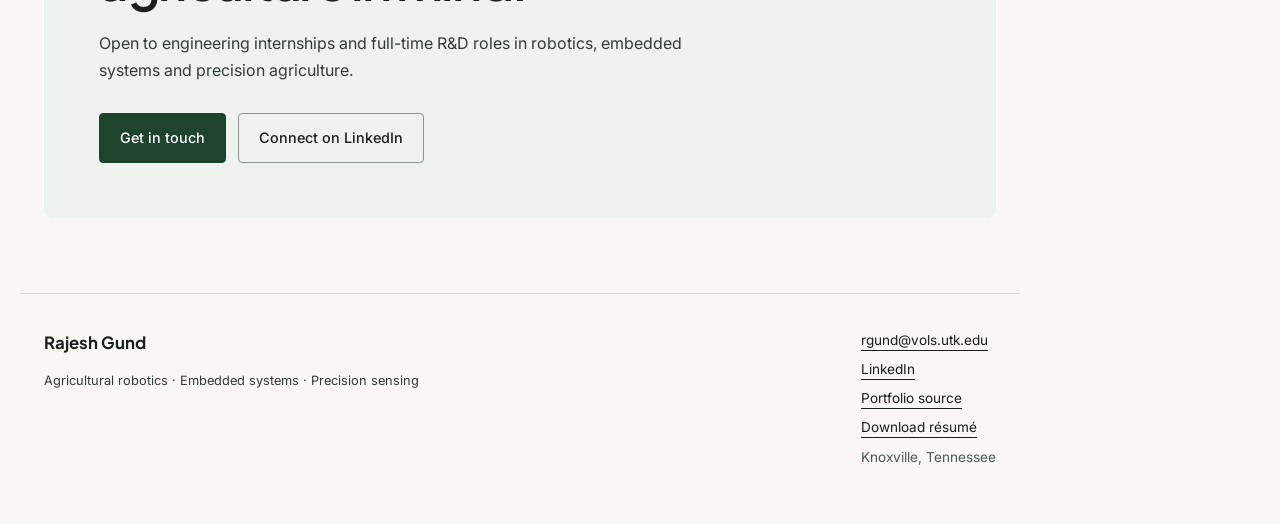
==== commit 66466829: "Open homepage About Me section with grade-card image and personal story" ====
--- a/index.html
+++ b/index.html
@@ -1 +1 @@
-<!doctype html><html lang="en"><head><meta charset="utf-8"><meta name="viewport" content="width=device-width, initial-scale=1"><title>Agricultural Robotics &amp; Embedded Systems | Rajesh Gund</title><meta name="description" content="Rajesh Gund — PhD student at UT Knoxville developing agricultural robotics and embedded sensing systems."><meta property="og:title" content="Agricultural Robotics &amp; Embedded Systems | Rajesh Gund"><meta property="og:description" content="Rajesh Gund — PhD student at UT Knoxville developing agricultural robotics and embedded sensing systems."><meta property="og:type" content="website"><meta name="theme-color" content="#2D5A3F"><link rel="icon" href="assets/img/favicon.svg" type="image/svg+xml"><link rel="stylesheet" href="assets/css/tokens.css"><link rel="stylesheet" href="assets/css/styles.css?v=3"><script defer src="assets/js/main.js?v=2"></script><link rel="canonical" href="https://rgund26.github.io/"><meta property="og:url" content="https://rgund26.github.io/"><script defer src="assets/js/profile.js"></script><script defer src="assets/js/media-config.js"></script><script defer src="assets/js/media.js"></script><script type="application/ld+json">{"@context": "https://schema.org", "@type": "Person", "name": "Rajesh Gund", "url": "https://rgund26.github.io/", "jobTitle": "PhD student in agricultural robotics", "affiliation": {"@type": "CollegeOrUniversity", "name": "University of Tennessee, Knoxville"}, "sameAs": ["https://www.linkedin.com/in/rajeshgund/"], "knowsAbout": ["Agricultural robotics", "Embedded systems", "Computer vision", "Precision agriculture"]}</script></head><body><a class="skip" href="#main">Skip to content</a><header><div class="nav-wrap"><a class="wordmark" href="index.html"><span class="monogram">RG</span>Rajesh Gund<span class="wordmark-sub">ENGINEERING PORTFOLIO</span></a><button class="menu-toggle" aria-expanded="false" aria-controls="navigation">Menu</button><nav id="navigation" aria-label="Main navigation"><a href="index.html" aria-current="page">Home</a><a href="about/index.html">About</a><a href="projects/index.html">Projects</a><a href="experience/index.html">Experience</a><a href="publications/index.html">Publications</a><a class="nav-resume" href="index.html#contact">Contact</a></nav></div></header><main id="main"><section class="hero"><div class="hero-copy"><p class="eyebrow">RAJESH GUND · PHD STUDENT · UT KNOXVILLE</p><h1>Engineering for<br>a smarter <em>agriculture.</em></h1><p class="hero-intro">I’m Rajesh Gund. I develop robotic and sensing systems that connect agricultural challenges with practical engineering.</p><div class="actions"><a class="button" href="#projects">Explore my work</a><a class="button secondary" href="assets/docs/Rajesh_Gund_Resume.pdf" download>Download résumé</a></div><p class="availability-line">Seeking engineering internships and full-time R&D opportunities</p><p class="hero-note">Robotics & control <span>/</span> Embedded systems <span>/</span> Computer vision</p></div><aside class="hero-visual"><div class="visual-heading"><span>FROM PERCEPTION TO ACTION</span><span class="tag">RESEARCH FOCUS</span></div><div class="technical-art" aria-label="Conceptual illustration of sensing, computing and actuation"><div class="orbit orbit-one"></div><div class="orbit orbit-two"></div><div class="core">RG<span>AGRICULTURAL<br>ENGINEERING</span></div><span class="node sense">SENSE<small>Vision + sensors</small></span><span class="node compute">COMPUTE<small>Embedded intelligence</small></span><span class="node act">ACT<small>Robotics + control</small></span></div><div class="visual-footer"><strong>Built around real problems.</strong><span>Designed, integrated and tested.</span></div></aside></section><section class="section" id="about-me"><div class="section-heading"><p class="eyebrow">ABOUT ME</p><h2>An early commitment to agriculture.</h2></div><div class="about-layout"><div><p class="large-copy">My path began in Maharashtra.</p><div class="profile-mark" aria-label="Rajesh Gund initials">RG<span>AGRICULTURAL ROBOTICS<br>&amp; EMBEDDED SYSTEMS</span></div></div><div><p>Growing up in Maharashtra, I saw the impact of farmer suicides. By ninth grade, I had written down my goal to work in agriculture. Farm machinery, embedded systems and vision-based rice transplanting later brought me to agricultural robotics. Today, I’m pursuing a PhD at UT Knoxville, working toward practical technologies for farmers.</p><p>My experience spans mechanical design, embedded programming, sensor integration and experimental testing—from autonomous-tractor linkage design to a wireless CO₂ sensing platform.</p><a class="text-link" href="about/index.html">More about my background</a></div></div></section><div class="focus-strip"><span>RESEARCH AT THE INTERSECTION OF</span><strong>Robotics</strong><strong>Embedded systems</strong><strong>Agriculture</strong></div><section class="section" id=projects><div class="section-heading"><p class="eyebrow">SELECTED WORK</p><h2>From concept to working systems.</h2></div><div class="project-grid"><article class="project-card"><div class="card-media"><img src="assets/diagrams/pest-trap-architecture.jpg" width="2048" height="1143" alt="Conceptual robot perception architecture and planned manipulation integration" loading="lazy"><span class="media-label">CONCEPTUAL SYSTEM OVERVIEW</span></div><div class="card-body"><p class="eyebrow">MOBILE ROBOTICS + COMPUTER VISION</p><h3>Autonomous Pest Trap Service Robot</h3><p>A mobile platform for insect-trap detection, with autonomous servicing and manipulation under development for food-storage warehouses.</p><div class="chips"><span>Jetson Orin NX</span><span>YOLOv8n-OBB</span><span>RGB-D perception</span></div><p class="status">Perception demonstrated · Manipulation in progress</p><a class="text-link" href="projects/pest-trap-robot/index.html">Explore the robot</a></div></article><article class="project-card copper"><div class="card-media"><img src="assets/diagrams/ghg-pipeline.svg" width="1200" height="480" alt="CO₂ sensing nodes send readings over Wi-Fi and LoRa to a local Raspberry Pi web application" loading="lazy"><span class="media-label">CONCEPTUAL SYSTEM OVERVIEW</span></div><div class="card-body"><p class="eyebrow">EMBEDDED SYSTEMS + ENVIRONMENTAL SENSING</p><h3>Wireless CO₂ Soil-Respiration Sensor</h3><p>A compact sensing node combining custom electronics, a protective enclosure and local telemetry for soil-respiration research.</p><div class="chips"><span>ESP32-C3</span><span>SCD-30</span><span>Wi-Fi + LoRa</span></div><p class="status">Hardware developed · Validation underway</p><a class="text-link" href="projects/ghg-sensor/index.html">Explore the sensor</a></div></article></div><div class="section-bottom"><a class="button secondary" href="projects/index.html">Browse all six projects</a></div></section><section class="section" id=expertise><div class="section-heading"><p class="eyebrow">TECHNICAL EXPERTISE</p><h2>A connected engineering skill set.</h2></div><div class="skills-grid"><article><h3>Robotics &amp; Control</h3><p>ROS / ROS 2 (in progress) · Mobile Manipulation · Differential-Drive Integration · AGV Navigation · Mechatronics · Control Systems</p></article><article><h3>Embedded Systems &amp; Sensing</h3><p>Seeed XIAO ESP32-C3 · Raspberry Pi 5 · Arduino · Custom PCB Integration · Sensirion SCD-30 · Intel RealSense D455 · LoRa &amp; Local Wi-Fi Telemetry · GPS · SoilOptix &amp; GreenSeeker · Deep-Sleep Power Management</p></article><article><h3>Programming &amp; Computer Vision</h3><p>Python · C++ · Linux CLI · YOLOv8 / YOLOv8n-OBB · CVAT Annotation · Web Applications &amp; Local Data Logging</p></article><article><h3>Mechanical Design</h3><p>SolidWorks · PTC Creo Parametric · AutoCAD · 3D-Printed PETG Enclosures · Three-Point Linkage Force Analysis · CAD Fabrication &amp; Machining</p></article><article><h3>Experimental Validation</h3><p>Field Mapping · GC Comparison &amp; Response-Time Testing · Tractor &amp; Implement Testing (CFMTTI/NERFMTTI) · SRI Nursery Trials · Analytical Instrumentation · Bibliometric Analysis</p></article></div></section><section class="section" id=experience><div class="section-heading"><p class="eyebrow">EXPERIENCE</p><h2>Research grounded in practice.</h2></div><div class="timeline"><article><p class="eyebrow">2025–PRESENT</p><div><h3>University of Tennessee, Knoxville</h3><p class="role">Graduate Research Assistant · PhD student</p><p>Agricultural robotics and CO₂ sensing research. Graduate teaching assistance, lab setup and grading during January–July 2025.</p></div></article><article><p class="eyebrow">2024</p><div><h3>CSIR–CMERI, Ludhiana</h3><p class="role">Project Associate</p><p>Embedded programming, mechatronics and CAD for precision-agriculture systems. Digital cone penetrometer, variable-rate fertilizer and field mapping work.</p></div></article><article><p class="eyebrow">2023</p><div><h3>SKUAST-K, Srinagar</h3><p class="role">R&D Intern</p><p>A 45-day DST-SERB program in agricultural IoT and robotics, including sensor integration and data logging.</p></div></article><article><p class="eyebrow">2021</p><div><h3>Barnstorm Agtech</h3><p class="role">R&D Intern</p><p>Three-point linkage design and force analysis for an autonomous farm tractor.</p></div></article></div><a class="text-link" href="experience/index.html">View the complete experience timeline</a></section><section class="section" ><div class="section-heading"><p class="eyebrow">EDUCATION</p><h2>A foundation in agricultural engineering.</h2></div><div class="education-grid"><article><p class="eyebrow">In Progress</p><h3>Ph.D. in Biosystems Engineering (Agricultural Robotics)</h3><p>University of Tennessee, Knoxville</p><small>Jan 2025 – Present</small></article><article><p class="eyebrow">Completed</p><h3>M.Tech. in Agricultural Engineering (Farm Machinery &amp; Power Engineering)</h3><p>Tamil Nadu Agricultural University</p><small>Sep 2021 – Sep 2023</small></article><article><p class="eyebrow">Completed</p><h3>B.Tech. in Agricultural Engineering</h3><p>Mahatma Phule Krishi Vidyapeeth, Rahuri</p><small>Jun 2017 – Sep 2021</small></article></div></section><section class="section" ><div class="section-heading"><p class="eyebrow">PUBLICATIONS</p><h2>Research in print.</h2></div><div class="publications"><article><span>2025</span><div><h3><a href="https://www.mdpi.com/2077-0472/15/17/1799">Application of Digital Twin Technology in Smart Agriculture: A Bibliometric Review</a></h3><p>Gund, R., Badgujar, C. M., Samiappan, S., &amp; Jagadamma, S.</p><small>Agriculture, 15(17), 1799</small></div></article><article><span>2023</span><div><h3><a href="https://journalijecc.com/index.php/IJECC/article/view/2946">Optimizing Nursery Trays for Minimizing Seedlings per Pick of Transplanter in SRI</a></h3><p>Gund, R., Dhananchezhiyan, P., Kavitha, R., Surendrakumar, A., &amp; Thirukumaran, K.</p><small>International Journal of Environment and Climate Change, 13(10), 2813–2824</small></div></article></div></section><div class="section-bottom"><a class="text-link" href="publications/index.html">Publication summaries and citations</a></div><section class="contact" id="contact"><p class="eyebrow">LET’S BUILD SOMETHING USEFUL</p><h2>Engineering with<br>agriculture in mind.</h2><p>Open to engineering internships and full-time R&D roles in robotics, embedded systems and precision agriculture.</p><div class="actions"><a class="button" href="mailto:rgund@vols.utk.edu">Get in touch</a><a class="button secondary" href="https://www.linkedin.com/in/rajeshgund/">Connect on LinkedIn</a></div></section></main><footer><div><a class="wordmark" href="index.html">Rajesh Gund</a><p>Agricultural robotics · Embedded systems · Precision sensing</p></div><div><a href="mailto:rgund@vols.utk.edu">rgund@vols.utk.edu</a><a href="https://www.linkedin.com/in/rajeshgund/">LinkedIn</a><a href="https://github.com/rgund26/rgund26.github.io">Portfolio source</a><a href="assets/docs/Rajesh_Gund_Resume.pdf">Download résumé</a><span>Knoxville, Tennessee</span></div></footer><dialog id="lightbox" aria-label="Enlarged project diagram"><button class="close" aria-label="Close enlarged image">Close ×</button><img alt=""><p></p></dialog><script src="assets/js/section-nav.js?v=4" defer></script></body></html>+<!doctype html><html lang="en"><head><meta charset="utf-8"><meta name="viewport" content="width=device-width, initial-scale=1"><title>Agricultural Robotics &amp; Embedded Systems | Rajesh Gund</title><meta name="description" content="Rajesh Gund — PhD student at UT Knoxville developing agricultural robotics and embedded sensing systems."><meta property="og:title" content="Agricultural Robotics &amp; Embedded Systems | Rajesh Gund"><meta property="og:description" content="Rajesh Gund — PhD student at UT Knoxville developing agricultural robotics and embedded sensing systems."><meta property="og:type" content="website"><meta name="theme-color" content="#2D5A3F"><link rel="icon" href="assets/img/favicon.svg" type="image/svg+xml"><link rel="stylesheet" href="assets/css/tokens.css"><link rel="stylesheet" href="assets/css/styles.css?v=6"><script defer src="assets/js/main.js?v=3"></script><link rel="canonical" href="https://rgund26.github.io/"><meta property="og:url" content="https://rgund26.github.io/"><script defer src="assets/js/profile.js"></script><script defer src="assets/js/media-config.js"></script><script defer src="assets/js/media.js"></script><script type="application/ld+json">{"@context": "https://schema.org", "@type": "Person", "name": "Rajesh Gund", "url": "https://rgund26.github.io/", "jobTitle": "PhD student in agricultural robotics", "affiliation": {"@type": "CollegeOrUniversity", "name": "University of Tennessee, Knoxville"}, "sameAs": ["https://www.linkedin.com/in/rajeshgund/"], "knowsAbout": ["Agricultural robotics", "Embedded systems", "Computer vision", "Precision agriculture"]}</script></head><body><a class="skip" href="#main">Skip to content</a><header><div class="nav-wrap"><a class="wordmark" href="index.html"><span class="monogram">RG</span>Rajesh Gund<span class="wordmark-sub">ENGINEERING PORTFOLIO</span></a><button class="menu-toggle" aria-expanded="false" aria-controls="navigation">Menu</button><nav id="navigation" aria-label="Main navigation"><a href="index.html" aria-current="page">Home</a><a href="about/index.html">About</a><a href="projects/index.html">Projects</a><a href="experience/index.html">Experience</a><a href="publications/index.html">Publications</a><a class="nav-resume" href="index.html#contact">Contact</a></nav></div></header><main id="main"><section class="hero"><div class="hero-copy"><p class="eyebrow">RAJESH GUND · PHD STUDENT · UT KNOXVILLE</p><h1>Engineering for<br>a smarter <em>agriculture.</em></h1><p class="hero-intro">I’m Rajesh Gund. I develop robotic and sensing systems that connect agricultural challenges with practical engineering.</p><div class="actions"><a class="button" href="#projects">Explore my work</a><a class="button secondary" href="assets/docs/Rajesh_Gund_Resume.pdf" download>Download résumé</a></div><p class="availability-line">Seeking engineering internships and full-time R&D opportunities</p><p class="hero-note">Robotics & control <span>/</span> Embedded systems <span>/</span> Computer vision</p></div><aside class="hero-visual"><div class="visual-heading"><span>FROM PERCEPTION TO ACTION</span><span class="tag">RESEARCH FOCUS</span></div><div class="technical-art" aria-label="Conceptual illustration of sensing, computing and actuation"><div class="orbit orbit-one"></div><div class="orbit orbit-two"></div><div class="core">RG<span>AGRICULTURAL<br>ENGINEERING</span></div><span class="node sense">SENSE<small>Vision + sensors</small></span><span class="node compute">COMPUTE<small>Embedded intelligence</small></span><span class="node act">ACT<small>Robotics + control</small></span></div><div class="visual-footer"><strong>Built around real problems.</strong><span>Designed, integrated and tested.</span></div></aside></section><section class="section" id="about-me"><div class="personal-opener home-personal-story" style="padding-top:0;margin-bottom:40px"><figure class="diagram story-cover" style="max-width:805px;margin:0 auto 28px"><button type="button" data-lightbox data-full-src="assets/img/ninth-grade-report-book.png" data-full-alt="Rajesh’s full Class IX report book from 2013–14, including his childhood photograph and handwritten agriculture goal." aria-label="Open the full ninth-grade report book"><img src="assets/img/ninth-grade-goal-cover.png" alt="My handwritten ninth-grade goal: to work in agriculture management." width="805" height="256" style="display:block;width:100%;height:auto"></button><figcaption>My 9<sup>th</sup> grade goal, 2014.<br><span>Click to enlarge grade card.</span></figcaption></figure><p class="large-copy opening-story">Yes, that’s my handwriting. In 9<sup>th</sup> grade card, I wrote that I wanted to become an Agriculture “Management” (not manager!). I was still figuring out the grammar—and the career—but I knew the purpose. Guess what? Over a decade later, I’m pursuing a PhD in Agricultural Robotics.</p></div><div class="section-heading"><p class="eyebrow">ABOUT ME</p><h2>An early commitment to agriculture.</h2></div><div class="about-layout"><div><p class="large-copy">My path began in Maharashtra.</p><div class="profile-mark" aria-label="Rajesh Gund initials">RG<span>AGRICULTURAL ROBOTICS<br>&amp; EMBEDDED SYSTEMS</span></div></div><div><p>Growing up in Maharashtra, I saw the impact of farmer suicides. By ninth grade, I had written down my goal to work in agriculture. Farm machinery, embedded systems and vision-based rice transplanting later brought me to agricultural robotics. Today, I’m pursuing a PhD at UT Knoxville, working toward practical technologies for farmers.</p><p>My experience spans mechanical design, embedded programming, sensor integration and experimental testing—from autonomous-tractor linkage design to a wireless CO₂ sensing platform.</p><a class="text-link" href="about/index.html">More about my background</a></div></div></section><div class="focus-strip"><span>RESEARCH AT THE INTERSECTION OF</span><strong>Robotics</strong><strong>Embedded systems</strong><strong>Agriculture</strong></div><section class="section" id=projects><div class="section-heading"><p class="eyebrow">SELECTED WORK</p><h2>From concept to working systems.</h2></div><div class="project-grid"><article class="project-card"><div class="card-media"><img src="assets/diagrams/pest-trap-architecture.jpg" width="2048" height="1143" alt="Conceptual robot perception architecture and planned manipulation integration" loading="lazy"><span class="media-label">CONCEPTUAL SYSTEM OVERVIEW</span></div><div class="card-body"><p class="eyebrow">MOBILE ROBOTICS + COMPUTER VISION</p><h3>Autonomous Pest Trap Service Robot</h3><p>A mobile platform for insect-trap detection, with autonomous servicing and manipulation under development for food-storage warehouses.</p><div class="chips"><span>Jetson Orin NX</span><span>YOLOv8n-OBB</span><span>RGB-D perception</span></div><p class="status">Perception demonstrated · Manipulation in progress</p><a class="text-link" href="projects/pest-trap-robot/index.html">Explore the robot</a></div></article><article class="project-card copper"><div class="card-media"><img src="assets/diagrams/ghg-pipeline.svg" width="1200" height="480" alt="CO₂ sensing nodes send readings over Wi-Fi and LoRa to a local Raspberry Pi web application" loading="lazy"><span class="media-label">CONCEPTUAL SYSTEM OVERVIEW</span></div><div class="card-body"><p class="eyebrow">EMBEDDED SYSTEMS + ENVIRONMENTAL SENSING</p><h3>Wireless CO₂ Soil-Respiration Sensor</h3><p>A compact sensing node combining custom electronics, a protective enclosure and local telemetry for soil-respiration research.</p><div class="chips"><span>ESP32-C3</span><span>SCD-30</span><span>Wi-Fi + LoRa</span></div><p class="status">Hardware developed · Validation underway</p><a class="text-link" href="projects/ghg-sensor/index.html">Explore the sensor</a></div></article></div><div class="section-bottom"><a class="button secondary" href="projects/index.html">Browse all six projects</a></div></section><section class="section" id=expertise><div class="section-heading"><p class="eyebrow">TECHNICAL EXPERTISE</p><h2>A connected engineering skill set.</h2></div><div class="skills-grid"><article><h3>Robotics &amp; Control</h3><p>ROS / ROS 2 (in progress) · Mobile Manipulation · Differential-Drive Integration · AGV Navigation · Mechatronics · Control Systems</p></article><article><h3>Embedded Systems &amp; Sensing</h3><p>Seeed XIAO ESP32-C3 · Raspberry Pi 5 · Arduino · Custom PCB Integration · Sensirion SCD-30 · Intel RealSense D455 · LoRa &amp; Local Wi-Fi Telemetry · GPS · SoilOptix &amp; GreenSeeker · Deep-Sleep Power Management</p></article><article><h3>Programming &amp; Computer Vision</h3><p>Python · C++ · Linux CLI · YOLOv8 / YOLOv8n-OBB · CVAT Annotation · Web Applications &amp; Local Data Logging</p></article><article><h3>Mechanical Design</h3><p>SolidWorks · PTC Creo Parametric · AutoCAD · 3D-Printed PETG Enclosures · Three-Point Linkage Force Analysis · CAD Fabrication &amp; Machining</p></article><article><h3>Experimental Validation</h3><p>Field Mapping · GC Comparison &amp; Response-Time Testing · Tractor &amp; Implement Testing (CFMTTI/NERFMTTI) · SRI Nursery Trials · Analytical Instrumentation · Bibliometric Analysis</p></article></div></section><section class="section" id=experience><div class="section-heading"><p class="eyebrow">EXPERIENCE</p><h2>Research grounded in practice.</h2></div><div class="timeline"><article><p class="eyebrow">2025–PRESENT</p><div><h3>University of Tennessee, Knoxville</h3><p class="role">Graduate Research Assistant · PhD student</p><p>Agricultural robotics and CO₂ sensing research. Graduate teaching assistance, lab setup and grading during January–July 2025.</p></div></article><article><p class="eyebrow">2024</p><div><h3>CSIR–CMERI, Ludhiana</h3><p class="role">Project Associate</p><p>Embedded programming, mechatronics and CAD for precision-agriculture systems. Digital cone penetrometer, variable-rate fertilizer and field mapping work.</p></div></article><article><p class="eyebrow">2023</p><div><h3>SKUAST-K, Srinagar</h3><p class="role">R&D Intern</p><p>A 45-day DST-SERB program in agricultural IoT and robotics, including sensor integration and data logging.</p></div></article><article><p class="eyebrow">2021</p><div><h3>Barnstorm Agtech</h3><p class="role">R&D Intern</p><p>Three-point linkage design and force analysis for an autonomous farm tractor.</p></div></article></div><a class="text-link" href="experience/index.html">View the complete experience timeline</a></section><section class="section" ><div class="section-heading"><p class="eyebrow">EDUCATION</p><h2>A foundation in agricultural engineering.</h2></div><div class="education-grid"><article><p class="eyebrow">In Progress</p><h3>Ph.D. in Biosystems Engineering (Agricultural Robotics)</h3><p>University of Tennessee, Knoxville</p><small>Jan 2025 – Present</small></article><article><p class="eyebrow">Completed</p><h3>M.Tech. in Agricultural Engineering (Farm Machinery &amp; Power Engineering)</h3><p>Tamil Nadu Agricultural University</p><small>Sep 2021 – Sep 2023</small></article><article><p class="eyebrow">Completed</p><h3>B.Tech. in Agricultural Engineering</h3><p>Mahatma Phule Krishi Vidyapeeth, Rahuri</p><small>Jun 2017 – Sep 2021</small></article></div></section><section class="section" ><div class="section-heading"><p class="eyebrow">PUBLICATIONS</p><h2>Research in print.</h2></div><div class="publications"><article><span>2025</span><div><h3><a href="https://www.mdpi.com/2077-0472/15/17/1799">Application of Digital Twin Technology in Smart Agriculture: A Bibliometric Review</a></h3><p>Gund, R., Badgujar, C. M., Samiappan, S., &amp; Jagadamma, S.</p><small>Agriculture, 15(17), 1799</small></div></article><article><span>2023</span><div><h3><a href="https://journalijecc.com/index.php/IJECC/article/view/2946">Optimizing Nursery Trays for Minimizing Seedlings per Pick of Transplanter in SRI</a></h3><p>Gund, R., Dhananchezhiyan, P., Kavitha, R., Surendrakumar, A., &amp; Thirukumaran, K.</p><small>International Journal of Environment and Climate Change, 13(10), 2813–2824</small></div></article></div></section><div class="section-bottom"><a class="text-link" href="publications/index.html">Publication summaries and citations</a></div><section class="contact" id="contact"><p class="eyebrow">LET’S BUILD SOMETHING USEFUL</p><h2>Engineering with<br>agriculture in mind.</h2><p>Open to engineering internships and full-time R&D roles in robotics, embedded systems and precision agriculture.</p><div class="actions"><a class="button" href="mailto:rgund@vols.utk.edu">Get in touch</a><a class="button secondary" href="https://www.linkedin.com/in/rajeshgund/">Connect on LinkedIn</a></div></section></main><footer><div><a class="wordmark" href="index.html">Rajesh Gund</a><p>Agricultural robotics · Embedded systems · Precision sensing</p></div><div><a href="mailto:rgund@vols.utk.edu">rgund@vols.utk.edu</a><a href="https://www.linkedin.com/in/rajeshgund/">LinkedIn</a><a href="https://github.com/rgund26/rgund26.github.io">Portfolio source</a><a href="assets/docs/Rajesh_Gund_Resume.pdf">Download résumé</a><span>Knoxville, Tennessee</span></div></footer><dialog id="lightbox" aria-label="Enlarged project diagram"><button class="close" aria-label="Close enlarged image">Close ×</button><img alt=""><p></p></dialog><script src="assets/js/section-nav.js?v=4" defer></script></body></html>
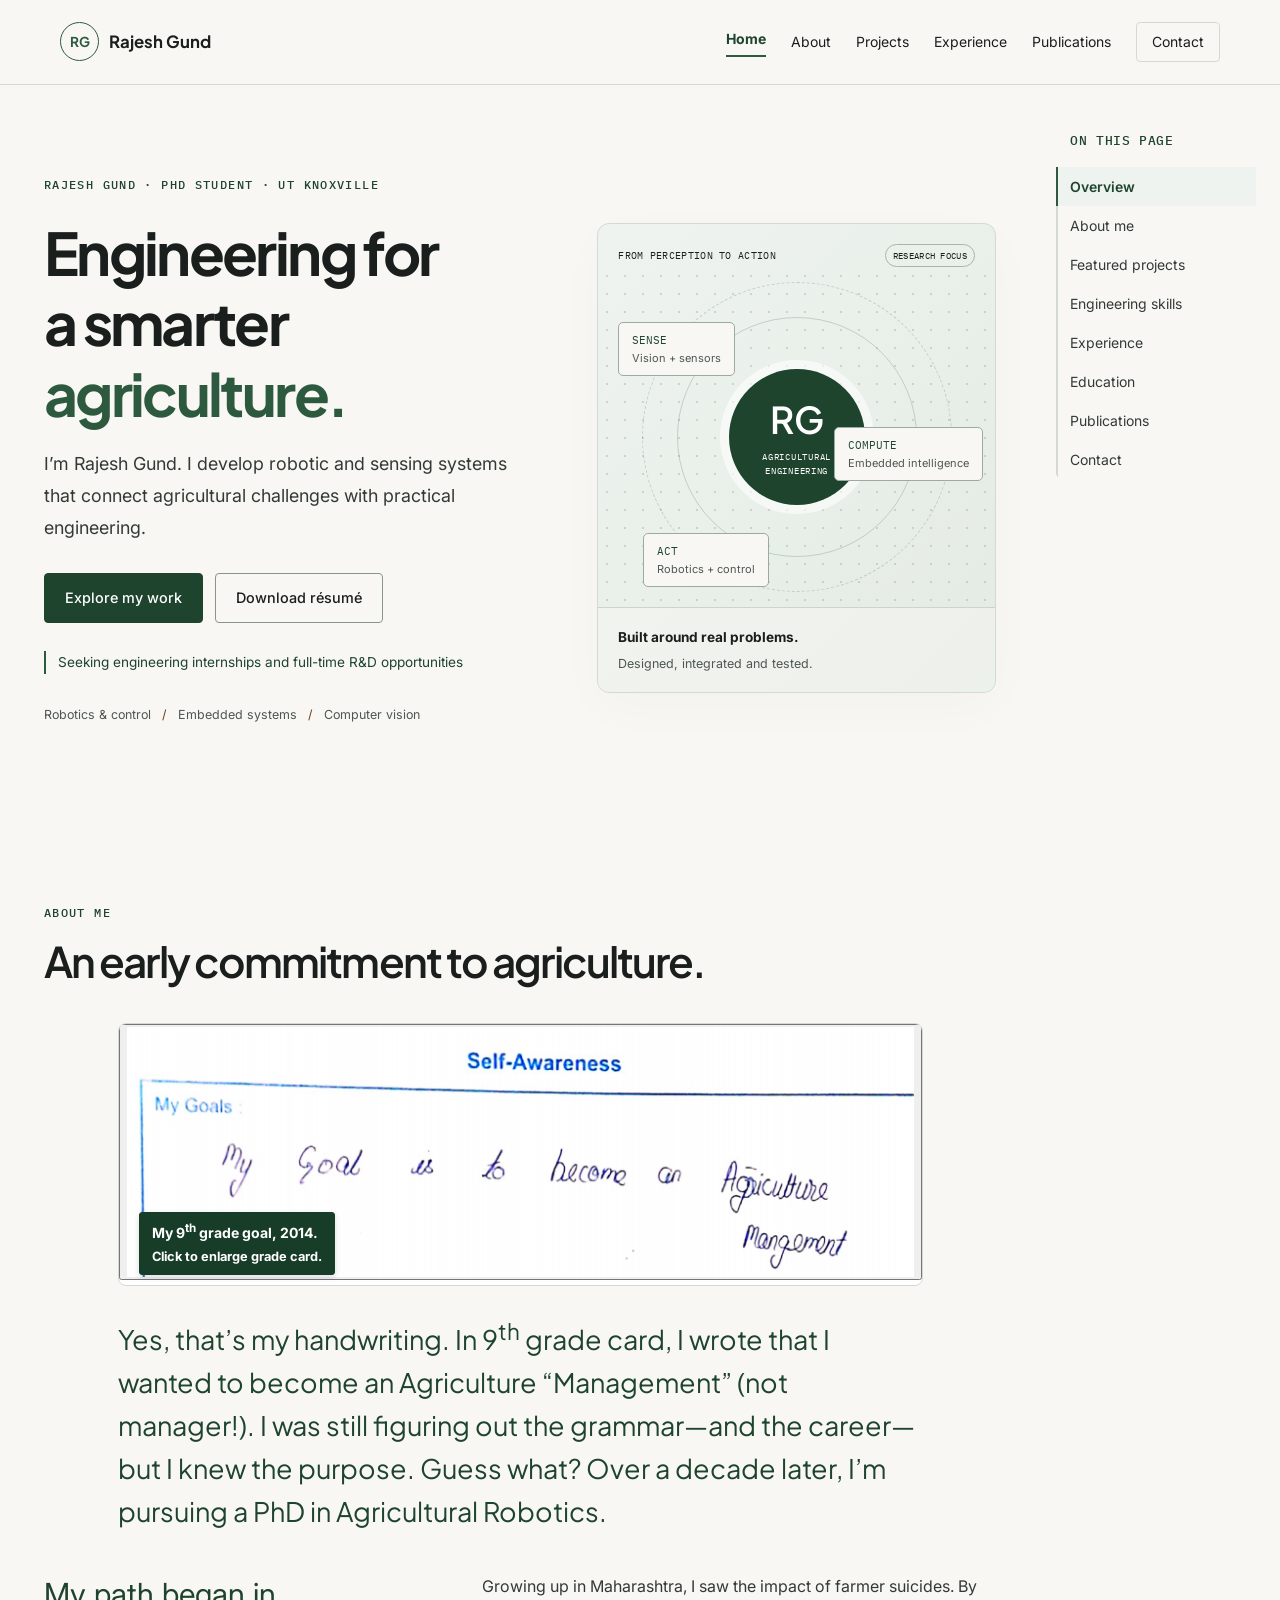
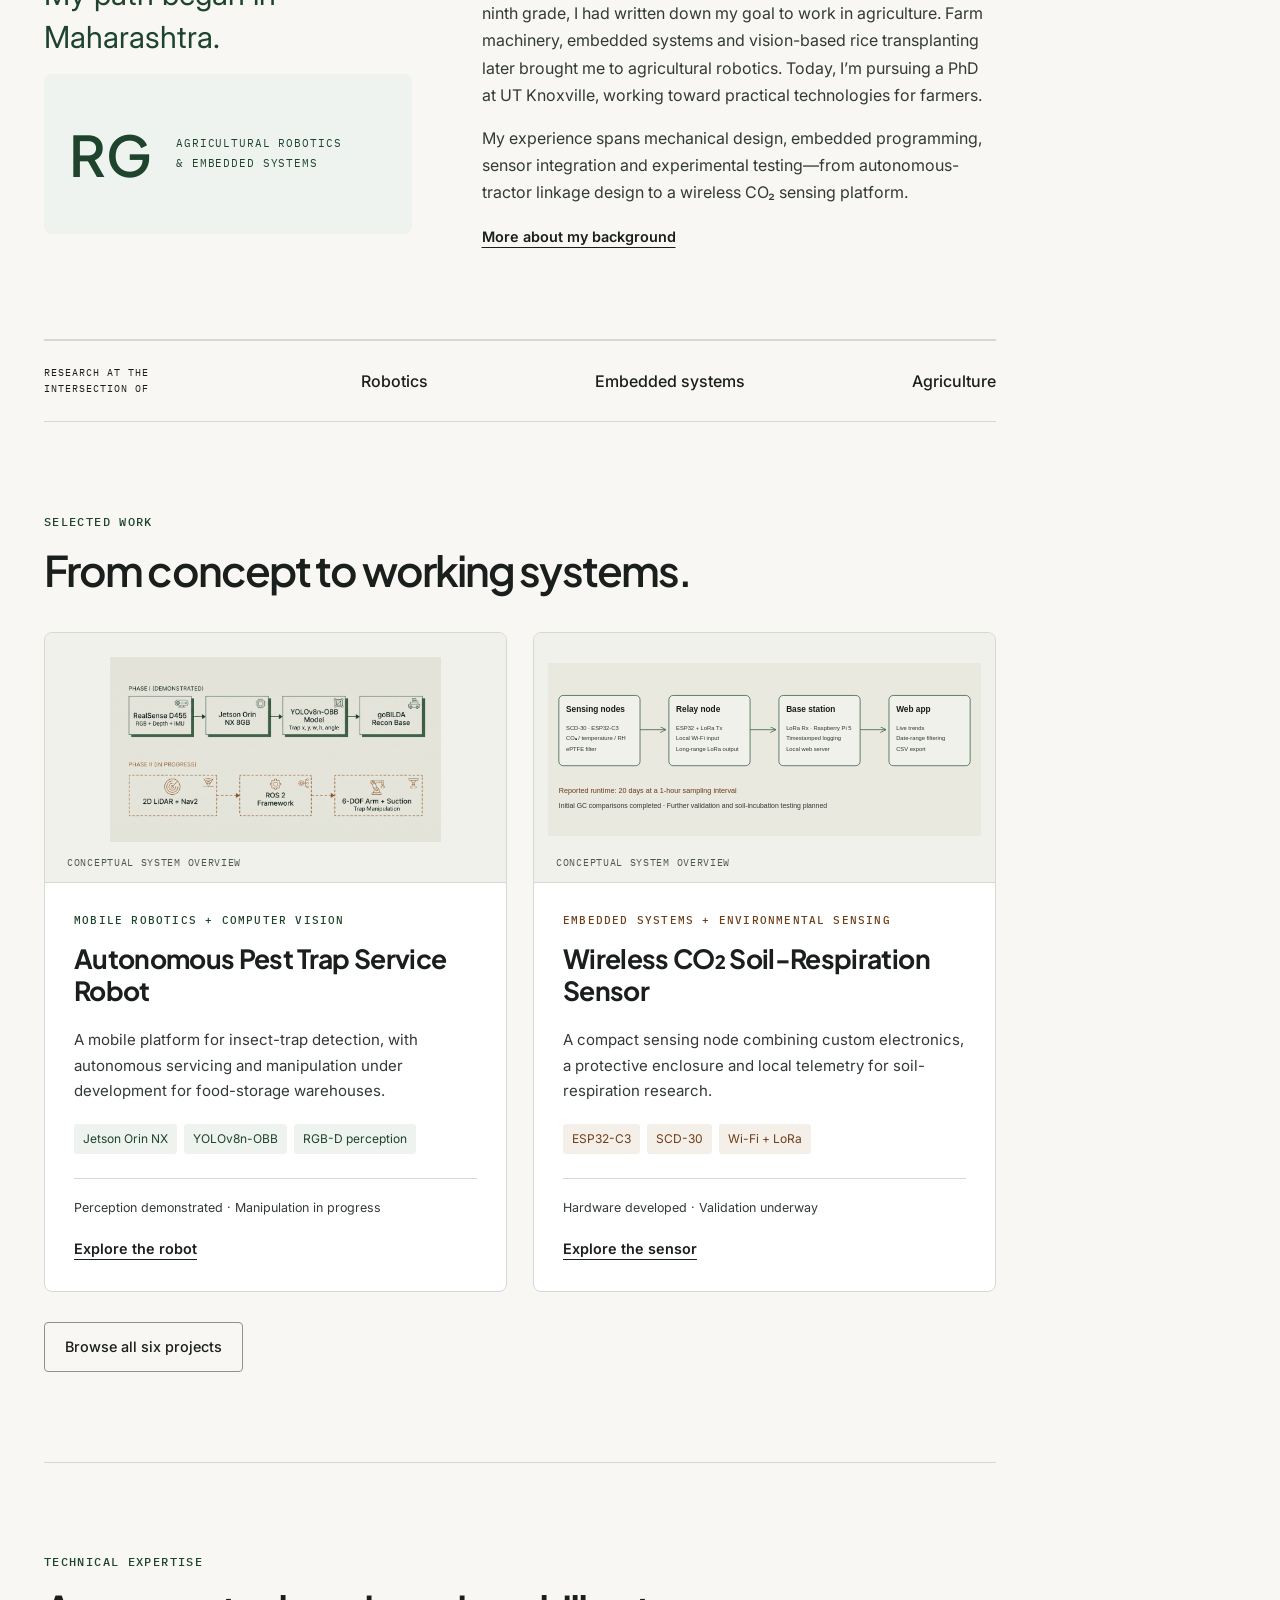
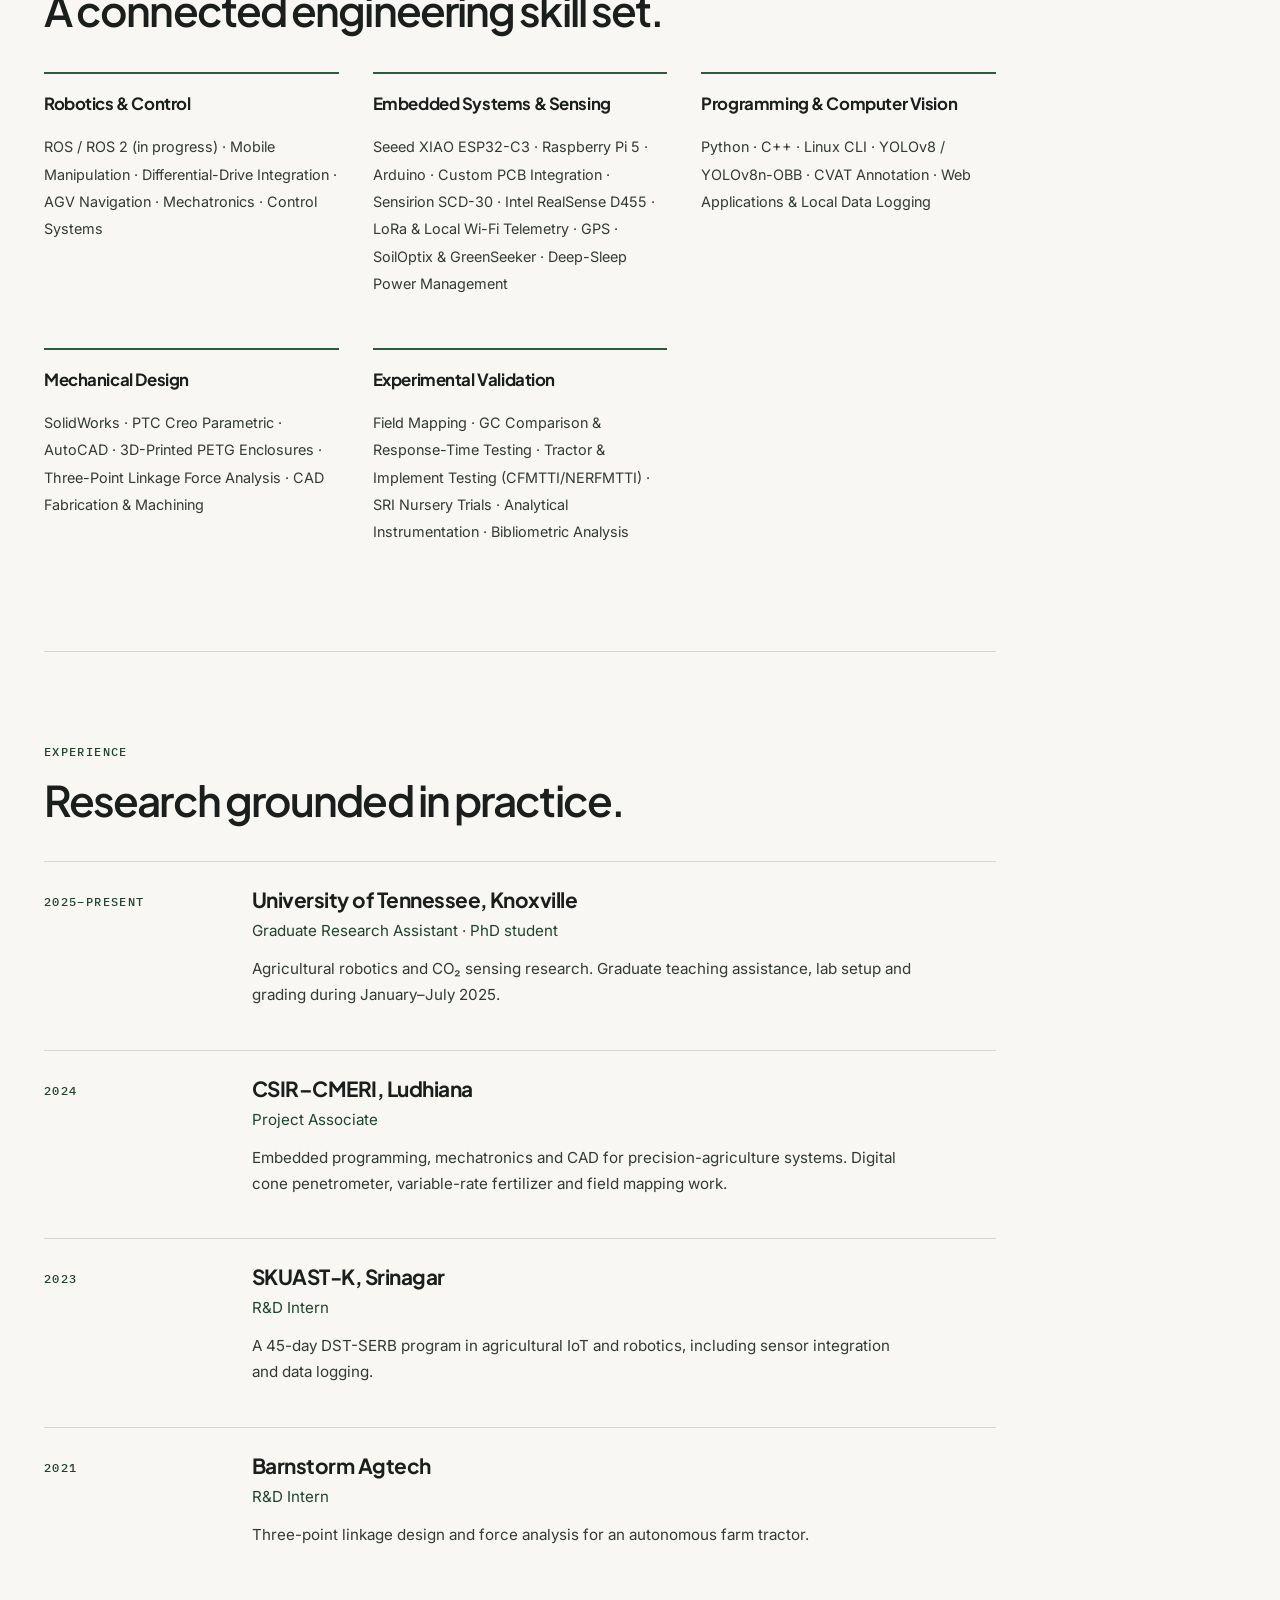
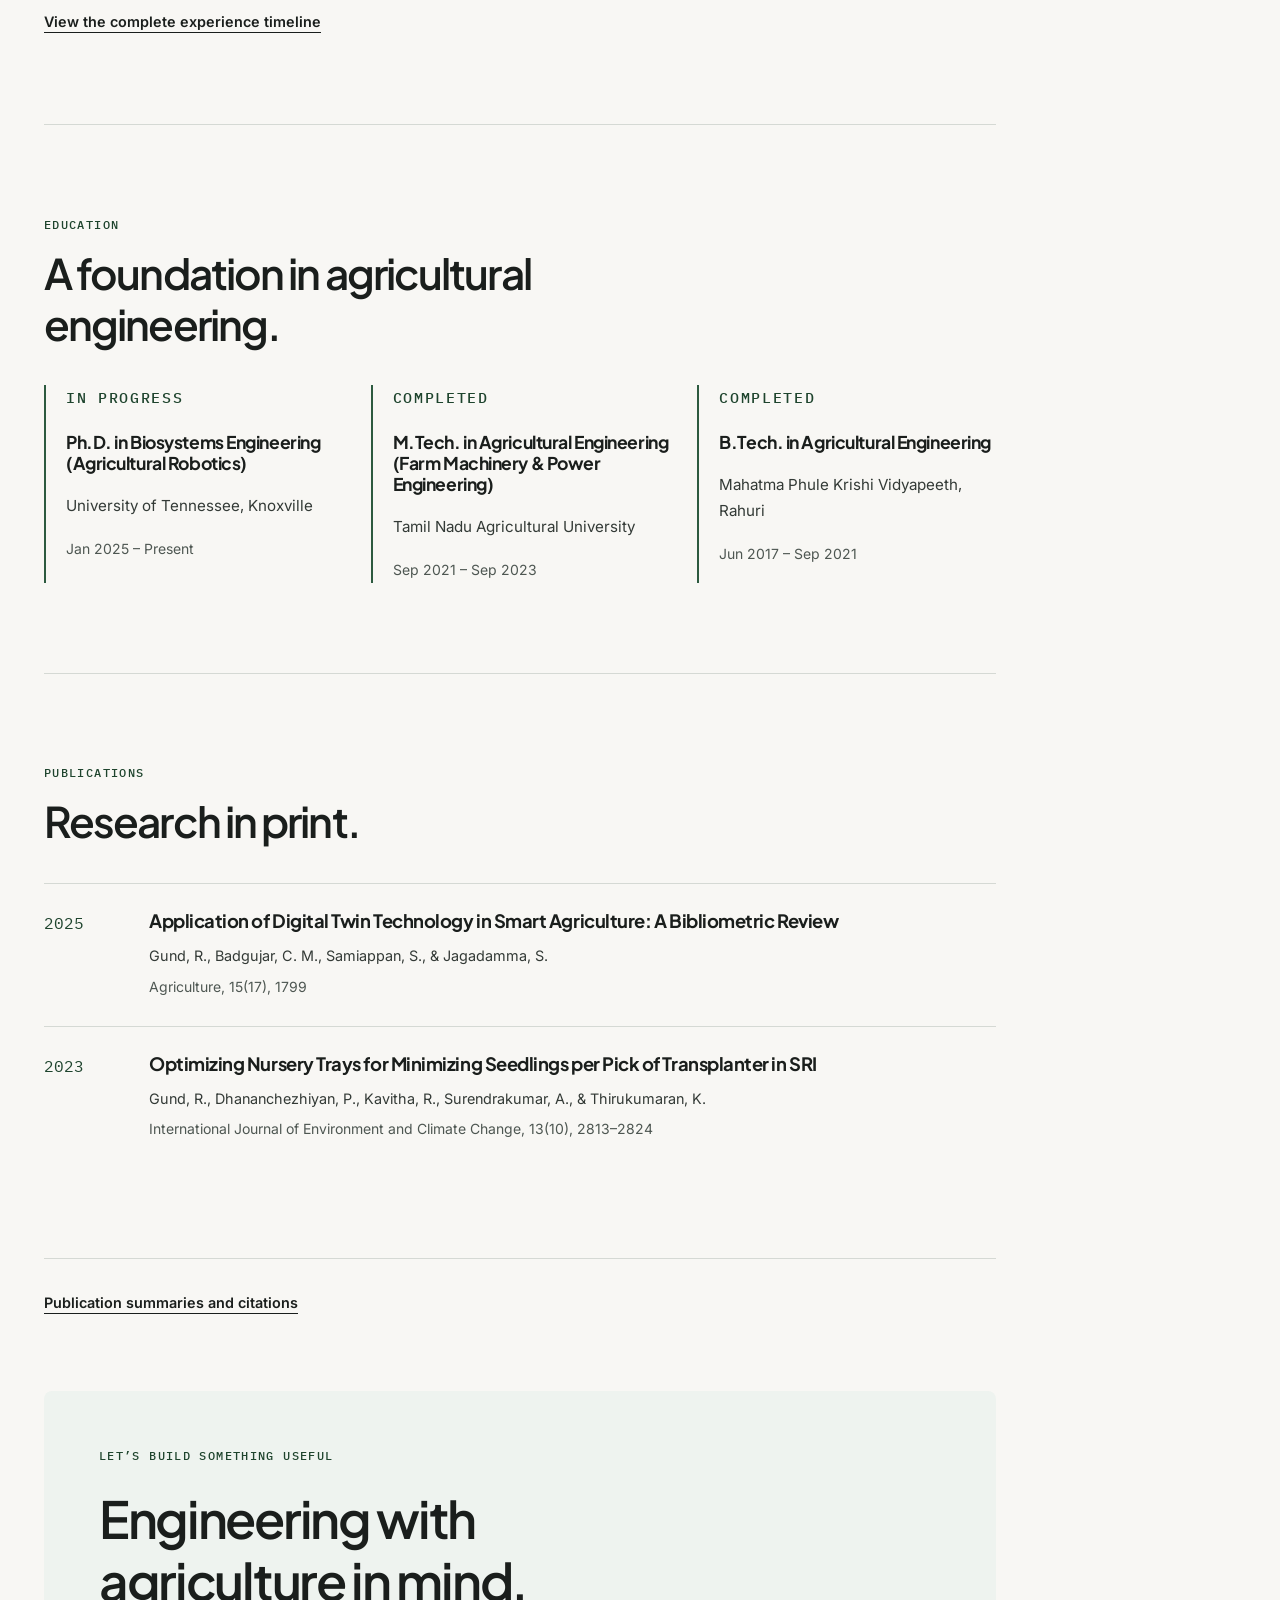
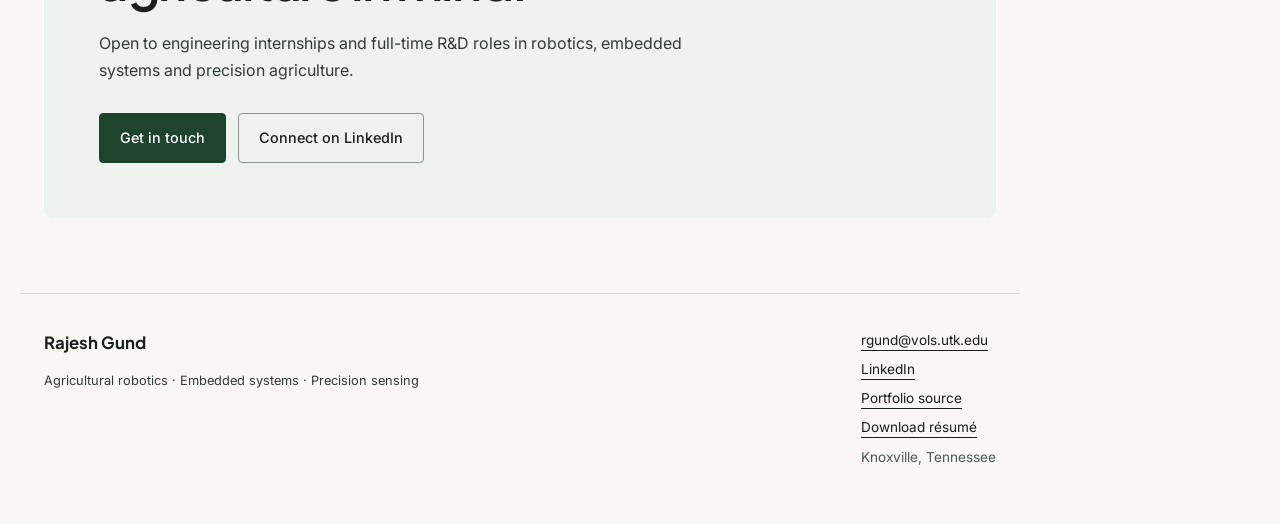
==== commit 7c02bc2e: "Place report-card story below About Me heading" ====
--- a/index.html
+++ b/index.html
@@ -1 +1 @@
-<!doctype html><html lang="en"><head><meta charset="utf-8"><meta name="viewport" content="width=device-width, initial-scale=1"><title>Agricultural Robotics &amp; Embedded Systems | Rajesh Gund</title><meta name="description" content="Rajesh Gund — PhD student at UT Knoxville developing agricultural robotics and embedded sensing systems."><meta property="og:title" content="Agricultural Robotics &amp; Embedded Systems | Rajesh Gund"><meta property="og:description" content="Rajesh Gund — PhD student at UT Knoxville developing agricultural robotics and embedded sensing systems."><meta property="og:type" content="website"><meta name="theme-color" content="#2D5A3F"><link rel="icon" href="assets/img/favicon.svg" type="image/svg+xml"><link rel="stylesheet" href="assets/css/tokens.css"><link rel="stylesheet" href="assets/css/styles.css?v=6"><script defer src="assets/js/main.js?v=3"></script><link rel="canonical" href="https://rgund26.github.io/"><meta property="og:url" content="https://rgund26.github.io/"><script defer src="assets/js/profile.js"></script><script defer src="assets/js/media-config.js"></script><script defer src="assets/js/media.js"></script><script type="application/ld+json">{"@context": "https://schema.org", "@type": "Person", "name": "Rajesh Gund", "url": "https://rgund26.github.io/", "jobTitle": "PhD student in agricultural robotics", "affiliation": {"@type": "CollegeOrUniversity", "name": "University of Tennessee, Knoxville"}, "sameAs": ["https://www.linkedin.com/in/rajeshgund/"], "knowsAbout": ["Agricultural robotics", "Embedded systems", "Computer vision", "Precision agriculture"]}</script></head><body><a class="skip" href="#main">Skip to content</a><header><div class="nav-wrap"><a class="wordmark" href="index.html"><span class="monogram">RG</span>Rajesh Gund<span class="wordmark-sub">ENGINEERING PORTFOLIO</span></a><button class="menu-toggle" aria-expanded="false" aria-controls="navigation">Menu</button><nav id="navigation" aria-label="Main navigation"><a href="index.html" aria-current="page">Home</a><a href="about/index.html">About</a><a href="projects/index.html">Projects</a><a href="experience/index.html">Experience</a><a href="publications/index.html">Publications</a><a class="nav-resume" href="index.html#contact">Contact</a></nav></div></header><main id="main"><section class="hero"><div class="hero-copy"><p class="eyebrow">RAJESH GUND · PHD STUDENT · UT KNOXVILLE</p><h1>Engineering for<br>a smarter <em>agriculture.</em></h1><p class="hero-intro">I’m Rajesh Gund. I develop robotic and sensing systems that connect agricultural challenges with practical engineering.</p><div class="actions"><a class="button" href="#projects">Explore my work</a><a class="button secondary" href="assets/docs/Rajesh_Gund_Resume.pdf" download>Download résumé</a></div><p class="availability-line">Seeking engineering internships and full-time R&D opportunities</p><p class="hero-note">Robotics & control <span>/</span> Embedded systems <span>/</span> Computer vision</p></div><aside class="hero-visual"><div class="visual-heading"><span>FROM PERCEPTION TO ACTION</span><span class="tag">RESEARCH FOCUS</span></div><div class="technical-art" aria-label="Conceptual illustration of sensing, computing and actuation"><div class="orbit orbit-one"></div><div class="orbit orbit-two"></div><div class="core">RG<span>AGRICULTURAL<br>ENGINEERING</span></div><span class="node sense">SENSE<small>Vision + sensors</small></span><span class="node compute">COMPUTE<small>Embedded intelligence</small></span><span class="node act">ACT<small>Robotics + control</small></span></div><div class="visual-footer"><strong>Built around real problems.</strong><span>Designed, integrated and tested.</span></div></aside></section><section class="section" id="about-me"><div class="personal-opener home-personal-story" style="padding-top:0;margin-bottom:40px"><figure class="diagram story-cover" style="max-width:805px;margin:0 auto 28px"><button type="button" data-lightbox data-full-src="assets/img/ninth-grade-report-book.png" data-full-alt="Rajesh’s full Class IX report book from 2013–14, including his childhood photograph and handwritten agriculture goal." aria-label="Open the full ninth-grade report book"><img src="assets/img/ninth-grade-goal-cover.png" alt="My handwritten ninth-grade goal: to work in agriculture management." width="805" height="256" style="display:block;width:100%;height:auto"></button><figcaption>My 9<sup>th</sup> grade goal, 2014.<br><span>Click to enlarge grade card.</span></figcaption></figure><p class="large-copy opening-story">Yes, that’s my handwriting. In 9<sup>th</sup> grade card, I wrote that I wanted to become an Agriculture “Management” (not manager!). I was still figuring out the grammar—and the career—but I knew the purpose. Guess what? Over a decade later, I’m pursuing a PhD in Agricultural Robotics.</p></div><div class="section-heading"><p class="eyebrow">ABOUT ME</p><h2>An early commitment to agriculture.</h2></div><div class="about-layout"><div><p class="large-copy">My path began in Maharashtra.</p><div class="profile-mark" aria-label="Rajesh Gund initials">RG<span>AGRICULTURAL ROBOTICS<br>&amp; EMBEDDED SYSTEMS</span></div></div><div><p>Growing up in Maharashtra, I saw the impact of farmer suicides. By ninth grade, I had written down my goal to work in agriculture. Farm machinery, embedded systems and vision-based rice transplanting later brought me to agricultural robotics. Today, I’m pursuing a PhD at UT Knoxville, working toward practical technologies for farmers.</p><p>My experience spans mechanical design, embedded programming, sensor integration and experimental testing—from autonomous-tractor linkage design to a wireless CO₂ sensing platform.</p><a class="text-link" href="about/index.html">More about my background</a></div></div></section><div class="focus-strip"><span>RESEARCH AT THE INTERSECTION OF</span><strong>Robotics</strong><strong>Embedded systems</strong><strong>Agriculture</strong></div><section class="section" id=projects><div class="section-heading"><p class="eyebrow">SELECTED WORK</p><h2>From concept to working systems.</h2></div><div class="project-grid"><article class="project-card"><div class="card-media"><img src="assets/diagrams/pest-trap-architecture.jpg" width="2048" height="1143" alt="Conceptual robot perception architecture and planned manipulation integration" loading="lazy"><span class="media-label">CONCEPTUAL SYSTEM OVERVIEW</span></div><div class="card-body"><p class="eyebrow">MOBILE ROBOTICS + COMPUTER VISION</p><h3>Autonomous Pest Trap Service Robot</h3><p>A mobile platform for insect-trap detection, with autonomous servicing and manipulation under development for food-storage warehouses.</p><div class="chips"><span>Jetson Orin NX</span><span>YOLOv8n-OBB</span><span>RGB-D perception</span></div><p class="status">Perception demonstrated · Manipulation in progress</p><a class="text-link" href="projects/pest-trap-robot/index.html">Explore the robot</a></div></article><article class="project-card copper"><div class="card-media"><img src="assets/diagrams/ghg-pipeline.svg" width="1200" height="480" alt="CO₂ sensing nodes send readings over Wi-Fi and LoRa to a local Raspberry Pi web application" loading="lazy"><span class="media-label">CONCEPTUAL SYSTEM OVERVIEW</span></div><div class="card-body"><p class="eyebrow">EMBEDDED SYSTEMS + ENVIRONMENTAL SENSING</p><h3>Wireless CO₂ Soil-Respiration Sensor</h3><p>A compact sensing node combining custom electronics, a protective enclosure and local telemetry for soil-respiration research.</p><div class="chips"><span>ESP32-C3</span><span>SCD-30</span><span>Wi-Fi + LoRa</span></div><p class="status">Hardware developed · Validation underway</p><a class="text-link" href="projects/ghg-sensor/index.html">Explore the sensor</a></div></article></div><div class="section-bottom"><a class="button secondary" href="projects/index.html">Browse all six projects</a></div></section><section class="section" id=expertise><div class="section-heading"><p class="eyebrow">TECHNICAL EXPERTISE</p><h2>A connected engineering skill set.</h2></div><div class="skills-grid"><article><h3>Robotics &amp; Control</h3><p>ROS / ROS 2 (in progress) · Mobile Manipulation · Differential-Drive Integration · AGV Navigation · Mechatronics · Control Systems</p></article><article><h3>Embedded Systems &amp; Sensing</h3><p>Seeed XIAO ESP32-C3 · Raspberry Pi 5 · Arduino · Custom PCB Integration · Sensirion SCD-30 · Intel RealSense D455 · LoRa &amp; Local Wi-Fi Telemetry · GPS · SoilOptix &amp; GreenSeeker · Deep-Sleep Power Management</p></article><article><h3>Programming &amp; Computer Vision</h3><p>Python · C++ · Linux CLI · YOLOv8 / YOLOv8n-OBB · CVAT Annotation · Web Applications &amp; Local Data Logging</p></article><article><h3>Mechanical Design</h3><p>SolidWorks · PTC Creo Parametric · AutoCAD · 3D-Printed PETG Enclosures · Three-Point Linkage Force Analysis · CAD Fabrication &amp; Machining</p></article><article><h3>Experimental Validation</h3><p>Field Mapping · GC Comparison &amp; Response-Time Testing · Tractor &amp; Implement Testing (CFMTTI/NERFMTTI) · SRI Nursery Trials · Analytical Instrumentation · Bibliometric Analysis</p></article></div></section><section class="section" id=experience><div class="section-heading"><p class="eyebrow">EXPERIENCE</p><h2>Research grounded in practice.</h2></div><div class="timeline"><article><p class="eyebrow">2025–PRESENT</p><div><h3>University of Tennessee, Knoxville</h3><p class="role">Graduate Research Assistant · PhD student</p><p>Agricultural robotics and CO₂ sensing research. Graduate teaching assistance, lab setup and grading during January–July 2025.</p></div></article><article><p class="eyebrow">2024</p><div><h3>CSIR–CMERI, Ludhiana</h3><p class="role">Project Associate</p><p>Embedded programming, mechatronics and CAD for precision-agriculture systems. Digital cone penetrometer, variable-rate fertilizer and field mapping work.</p></div></article><article><p class="eyebrow">2023</p><div><h3>SKUAST-K, Srinagar</h3><p class="role">R&D Intern</p><p>A 45-day DST-SERB program in agricultural IoT and robotics, including sensor integration and data logging.</p></div></article><article><p class="eyebrow">2021</p><div><h3>Barnstorm Agtech</h3><p class="role">R&D Intern</p><p>Three-point linkage design and force analysis for an autonomous farm tractor.</p></div></article></div><a class="text-link" href="experience/index.html">View the complete experience timeline</a></section><section class="section" ><div class="section-heading"><p class="eyebrow">EDUCATION</p><h2>A foundation in agricultural engineering.</h2></div><div class="education-grid"><article><p class="eyebrow">In Progress</p><h3>Ph.D. in Biosystems Engineering (Agricultural Robotics)</h3><p>University of Tennessee, Knoxville</p><small>Jan 2025 – Present</small></article><article><p class="eyebrow">Completed</p><h3>M.Tech. in Agricultural Engineering (Farm Machinery &amp; Power Engineering)</h3><p>Tamil Nadu Agricultural University</p><small>Sep 2021 – Sep 2023</small></article><article><p class="eyebrow">Completed</p><h3>B.Tech. in Agricultural Engineering</h3><p>Mahatma Phule Krishi Vidyapeeth, Rahuri</p><small>Jun 2017 – Sep 2021</small></article></div></section><section class="section" ><div class="section-heading"><p class="eyebrow">PUBLICATIONS</p><h2>Research in print.</h2></div><div class="publications"><article><span>2025</span><div><h3><a href="https://www.mdpi.com/2077-0472/15/17/1799">Application of Digital Twin Technology in Smart Agriculture: A Bibliometric Review</a></h3><p>Gund, R., Badgujar, C. M., Samiappan, S., &amp; Jagadamma, S.</p><small>Agriculture, 15(17), 1799</small></div></article><article><span>2023</span><div><h3><a href="https://journalijecc.com/index.php/IJECC/article/view/2946">Optimizing Nursery Trays for Minimizing Seedlings per Pick of Transplanter in SRI</a></h3><p>Gund, R., Dhananchezhiyan, P., Kavitha, R., Surendrakumar, A., &amp; Thirukumaran, K.</p><small>International Journal of Environment and Climate Change, 13(10), 2813–2824</small></div></article></div></section><div class="section-bottom"><a class="text-link" href="publications/index.html">Publication summaries and citations</a></div><section class="contact" id="contact"><p class="eyebrow">LET’S BUILD SOMETHING USEFUL</p><h2>Engineering with<br>agriculture in mind.</h2><p>Open to engineering internships and full-time R&D roles in robotics, embedded systems and precision agriculture.</p><div class="actions"><a class="button" href="mailto:rgund@vols.utk.edu">Get in touch</a><a class="button secondary" href="https://www.linkedin.com/in/rajeshgund/">Connect on LinkedIn</a></div></section></main><footer><div><a class="wordmark" href="index.html">Rajesh Gund</a><p>Agricultural robotics · Embedded systems · Precision sensing</p></div><div><a href="mailto:rgund@vols.utk.edu">rgund@vols.utk.edu</a><a href="https://www.linkedin.com/in/rajeshgund/">LinkedIn</a><a href="https://github.com/rgund26/rgund26.github.io">Portfolio source</a><a href="assets/docs/Rajesh_Gund_Resume.pdf">Download résumé</a><span>Knoxville, Tennessee</span></div></footer><dialog id="lightbox" aria-label="Enlarged project diagram"><button class="close" aria-label="Close enlarged image">Close ×</button><img alt=""><p></p></dialog><script src="assets/js/section-nav.js?v=4" defer></script></body></html>+<!doctype html><html lang="en"><head><meta charset="utf-8"><meta name="viewport" content="width=device-width, initial-scale=1"><title>Agricultural Robotics &amp; Embedded Systems | Rajesh Gund</title><meta name="description" content="Rajesh Gund — PhD student at UT Knoxville developing agricultural robotics and embedded sensing systems."><meta property="og:title" content="Agricultural Robotics &amp; Embedded Systems | Rajesh Gund"><meta property="og:description" content="Rajesh Gund — PhD student at UT Knoxville developing agricultural robotics and embedded sensing systems."><meta property="og:type" content="website"><meta name="theme-color" content="#2D5A3F"><link rel="icon" href="assets/img/favicon.svg" type="image/svg+xml"><link rel="stylesheet" href="assets/css/tokens.css"><link rel="stylesheet" href="assets/css/styles.css?v=6"><script defer src="assets/js/main.js?v=3"></script><link rel="canonical" href="https://rgund26.github.io/"><meta property="og:url" content="https://rgund26.github.io/"><script defer src="assets/js/profile.js"></script><script defer src="assets/js/media-config.js"></script><script defer src="assets/js/media.js"></script><script type="application/ld+json">{"@context": "https://schema.org", "@type": "Person", "name": "Rajesh Gund", "url": "https://rgund26.github.io/", "jobTitle": "PhD student in agricultural robotics", "affiliation": {"@type": "CollegeOrUniversity", "name": "University of Tennessee, Knoxville"}, "sameAs": ["https://www.linkedin.com/in/rajeshgund/"], "knowsAbout": ["Agricultural robotics", "Embedded systems", "Computer vision", "Precision agriculture"]}</script></head><body><a class="skip" href="#main">Skip to content</a><header><div class="nav-wrap"><a class="wordmark" href="index.html"><span class="monogram">RG</span>Rajesh Gund<span class="wordmark-sub">ENGINEERING PORTFOLIO</span></a><button class="menu-toggle" aria-expanded="false" aria-controls="navigation">Menu</button><nav id="navigation" aria-label="Main navigation"><a href="index.html" aria-current="page">Home</a><a href="about/index.html">About</a><a href="projects/index.html">Projects</a><a href="experience/index.html">Experience</a><a href="publications/index.html">Publications</a><a class="nav-resume" href="index.html#contact">Contact</a></nav></div></header><main id="main"><section class="hero"><div class="hero-copy"><p class="eyebrow">RAJESH GUND · PHD STUDENT · UT KNOXVILLE</p><h1>Engineering for<br>a smarter <em>agriculture.</em></h1><p class="hero-intro">I’m Rajesh Gund. I develop robotic and sensing systems that connect agricultural challenges with practical engineering.</p><div class="actions"><a class="button" href="#projects">Explore my work</a><a class="button secondary" href="assets/docs/Rajesh_Gund_Resume.pdf" download>Download résumé</a></div><p class="availability-line">Seeking engineering internships and full-time R&D opportunities</p><p class="hero-note">Robotics & control <span>/</span> Embedded systems <span>/</span> Computer vision</p></div><aside class="hero-visual"><div class="visual-heading"><span>FROM PERCEPTION TO ACTION</span><span class="tag">RESEARCH FOCUS</span></div><div class="technical-art" aria-label="Conceptual illustration of sensing, computing and actuation"><div class="orbit orbit-one"></div><div class="orbit orbit-two"></div><div class="core">RG<span>AGRICULTURAL<br>ENGINEERING</span></div><span class="node sense">SENSE<small>Vision + sensors</small></span><span class="node compute">COMPUTE<small>Embedded intelligence</small></span><span class="node act">ACT<small>Robotics + control</small></span></div><div class="visual-footer"><strong>Built around real problems.</strong><span>Designed, integrated and tested.</span></div></aside></section><section class="section" id="about-me"><div class="section-heading"><p class="eyebrow">ABOUT ME</p><h2>An early commitment to agriculture.</h2></div><div class="personal-opener home-personal-story" style="padding-top:0;margin-bottom:40px"><figure class="diagram story-cover" style="max-width:805px;margin:0 auto 28px"><button type="button" data-lightbox data-full-src="assets/img/ninth-grade-report-book.png" data-full-alt="Rajesh’s full Class IX report book from 2013–14, including his childhood photograph and handwritten agriculture goal." aria-label="Open the full ninth-grade report book"><img src="assets/img/ninth-grade-goal-cover.png" alt="My handwritten ninth-grade goal: to work in agriculture management." width="805" height="256" style="display:block;width:100%;height:auto"></button><figcaption>My 9<sup>th</sup> grade goal, 2014.<br><span>Click to enlarge grade card.</span></figcaption></figure><p class="large-copy opening-story">Yes, that’s my handwriting. In 9<sup>th</sup> grade card, I wrote that I wanted to become an Agriculture “Management” (not manager!). I was still figuring out the grammar—and the career—but I knew the purpose. Guess what? Over a decade later, I’m pursuing a PhD in Agricultural Robotics.</p></div><div class="about-layout"><div><p class="large-copy">My path began in Maharashtra.</p><div class="profile-mark" aria-label="Rajesh Gund initials">RG<span>AGRICULTURAL ROBOTICS<br>&amp; EMBEDDED SYSTEMS</span></div></div><div><p>Growing up in Maharashtra, I saw the impact of farmer suicides. By ninth grade, I had written down my goal to work in agriculture. Farm machinery, embedded systems and vision-based rice transplanting later brought me to agricultural robotics. Today, I’m pursuing a PhD at UT Knoxville, working toward practical technologies for farmers.</p><p>My experience spans mechanical design, embedded programming, sensor integration and experimental testing—from autonomous-tractor linkage design to a wireless CO₂ sensing platform.</p><a class="text-link" href="about/index.html">More about my background</a></div></div></section><div class="focus-strip"><span>RESEARCH AT THE INTERSECTION OF</span><strong>Robotics</strong><strong>Embedded systems</strong><strong>Agriculture</strong></div><section class="section" id=projects><div class="section-heading"><p class="eyebrow">SELECTED WORK</p><h2>From concept to working systems.</h2></div><div class="project-grid"><article class="project-card"><div class="card-media"><img src="assets/diagrams/pest-trap-architecture.jpg" width="2048" height="1143" alt="Conceptual robot perception architecture and planned manipulation integration" loading="lazy"><span class="media-label">CONCEPTUAL SYSTEM OVERVIEW</span></div><div class="card-body"><p class="eyebrow">MOBILE ROBOTICS + COMPUTER VISION</p><h3>Autonomous Pest Trap Service Robot</h3><p>A mobile platform for insect-trap detection, with autonomous servicing and manipulation under development for food-storage warehouses.</p><div class="chips"><span>Jetson Orin NX</span><span>YOLOv8n-OBB</span><span>RGB-D perception</span></div><p class="status">Perception demonstrated · Manipulation in progress</p><a class="text-link" href="projects/pest-trap-robot/index.html">Explore the robot</a></div></article><article class="project-card copper"><div class="card-media"><img src="assets/diagrams/ghg-pipeline.svg" width="1200" height="480" alt="CO₂ sensing nodes send readings over Wi-Fi and LoRa to a local Raspberry Pi web application" loading="lazy"><span class="media-label">CONCEPTUAL SYSTEM OVERVIEW</span></div><div class="card-body"><p class="eyebrow">EMBEDDED SYSTEMS + ENVIRONMENTAL SENSING</p><h3>Wireless CO₂ Soil-Respiration Sensor</h3><p>A compact sensing node combining custom electronics, a protective enclosure and local telemetry for soil-respiration research.</p><div class="chips"><span>ESP32-C3</span><span>SCD-30</span><span>Wi-Fi + LoRa</span></div><p class="status">Hardware developed · Validation underway</p><a class="text-link" href="projects/ghg-sensor/index.html">Explore the sensor</a></div></article></div><div class="section-bottom"><a class="button secondary" href="projects/index.html">Browse all six projects</a></div></section><section class="section" id=expertise><div class="section-heading"><p class="eyebrow">TECHNICAL EXPERTISE</p><h2>A connected engineering skill set.</h2></div><div class="skills-grid"><article><h3>Robotics &amp; Control</h3><p>ROS / ROS 2 (in progress) · Mobile Manipulation · Differential-Drive Integration · AGV Navigation · Mechatronics · Control Systems</p></article><article><h3>Embedded Systems &amp; Sensing</h3><p>Seeed XIAO ESP32-C3 · Raspberry Pi 5 · Arduino · Custom PCB Integration · Sensirion SCD-30 · Intel RealSense D455 · LoRa &amp; Local Wi-Fi Telemetry · GPS · SoilOptix &amp; GreenSeeker · Deep-Sleep Power Management</p></article><article><h3>Programming &amp; Computer Vision</h3><p>Python · C++ · Linux CLI · YOLOv8 / YOLOv8n-OBB · CVAT Annotation · Web Applications &amp; Local Data Logging</p></article><article><h3>Mechanical Design</h3><p>SolidWorks · PTC Creo Parametric · AutoCAD · 3D-Printed PETG Enclosures · Three-Point Linkage Force Analysis · CAD Fabrication &amp; Machining</p></article><article><h3>Experimental Validation</h3><p>Field Mapping · GC Comparison &amp; Response-Time Testing · Tractor &amp; Implement Testing (CFMTTI/NERFMTTI) · SRI Nursery Trials · Analytical Instrumentation · Bibliometric Analysis</p></article></div></section><section class="section" id=experience><div class="section-heading"><p class="eyebrow">EXPERIENCE</p><h2>Research grounded in practice.</h2></div><div class="timeline"><article><p class="eyebrow">2025–PRESENT</p><div><h3>University of Tennessee, Knoxville</h3><p class="role">Graduate Research Assistant · PhD student</p><p>Agricultural robotics and CO₂ sensing research. Graduate teaching assistance, lab setup and grading during January–July 2025.</p></div></article><article><p class="eyebrow">2024</p><div><h3>CSIR–CMERI, Ludhiana</h3><p class="role">Project Associate</p><p>Embedded programming, mechatronics and CAD for precision-agriculture systems. Digital cone penetrometer, variable-rate fertilizer and field mapping work.</p></div></article><article><p class="eyebrow">2023</p><div><h3>SKUAST-K, Srinagar</h3><p class="role">R&D Intern</p><p>A 45-day DST-SERB program in agricultural IoT and robotics, including sensor integration and data logging.</p></div></article><article><p class="eyebrow">2021</p><div><h3>Barnstorm Agtech</h3><p class="role">R&D Intern</p><p>Three-point linkage design and force analysis for an autonomous farm tractor.</p></div></article></div><a class="text-link" href="experience/index.html">View the complete experience timeline</a></section><section class="section" ><div class="section-heading"><p class="eyebrow">EDUCATION</p><h2>A foundation in agricultural engineering.</h2></div><div class="education-grid"><article><p class="eyebrow">In Progress</p><h3>Ph.D. in Biosystems Engineering (Agricultural Robotics)</h3><p>University of Tennessee, Knoxville</p><small>Jan 2025 – Present</small></article><article><p class="eyebrow">Completed</p><h3>M.Tech. in Agricultural Engineering (Farm Machinery &amp; Power Engineering)</h3><p>Tamil Nadu Agricultural University</p><small>Sep 2021 – Sep 2023</small></article><article><p class="eyebrow">Completed</p><h3>B.Tech. in Agricultural Engineering</h3><p>Mahatma Phule Krishi Vidyapeeth, Rahuri</p><small>Jun 2017 – Sep 2021</small></article></div></section><section class="section" ><div class="section-heading"><p class="eyebrow">PUBLICATIONS</p><h2>Research in print.</h2></div><div class="publications"><article><span>2025</span><div><h3><a href="https://www.mdpi.com/2077-0472/15/17/1799">Application of Digital Twin Technology in Smart Agriculture: A Bibliometric Review</a></h3><p>Gund, R., Badgujar, C. M., Samiappan, S., &amp; Jagadamma, S.</p><small>Agriculture, 15(17), 1799</small></div></article><article><span>2023</span><div><h3><a href="https://journalijecc.com/index.php/IJECC/article/view/2946">Optimizing Nursery Trays for Minimizing Seedlings per Pick of Transplanter in SRI</a></h3><p>Gund, R., Dhananchezhiyan, P., Kavitha, R., Surendrakumar, A., &amp; Thirukumaran, K.</p><small>International Journal of Environment and Climate Change, 13(10), 2813–2824</small></div></article></div></section><div class="section-bottom"><a class="text-link" href="publications/index.html">Publication summaries and citations</a></div><section class="contact" id="contact"><p class="eyebrow">LET’S BUILD SOMETHING USEFUL</p><h2>Engineering with<br>agriculture in mind.</h2><p>Open to engineering internships and full-time R&D roles in robotics, embedded systems and precision agriculture.</p><div class="actions"><a class="button" href="mailto:rgund@vols.utk.edu">Get in touch</a><a class="button secondary" href="https://www.linkedin.com/in/rajeshgund/">Connect on LinkedIn</a></div></section></main><footer><div><a class="wordmark" href="index.html">Rajesh Gund</a><p>Agricultural robotics · Embedded systems · Precision sensing</p></div><div><a href="mailto:rgund@vols.utk.edu">rgund@vols.utk.edu</a><a href="https://www.linkedin.com/in/rajeshgund/">LinkedIn</a><a href="https://github.com/rgund26/rgund26.github.io">Portfolio source</a><a href="assets/docs/Rajesh_Gund_Resume.pdf">Download résumé</a><span>Knoxville, Tennessee</span></div></footer><dialog id="lightbox" aria-label="Enlarged project diagram"><button class="close" aria-label="Close enlarged image">Close ×</button><img alt=""><p></p></dialog><script src="assets/js/section-nav.js?v=4" defer></script></body></html>
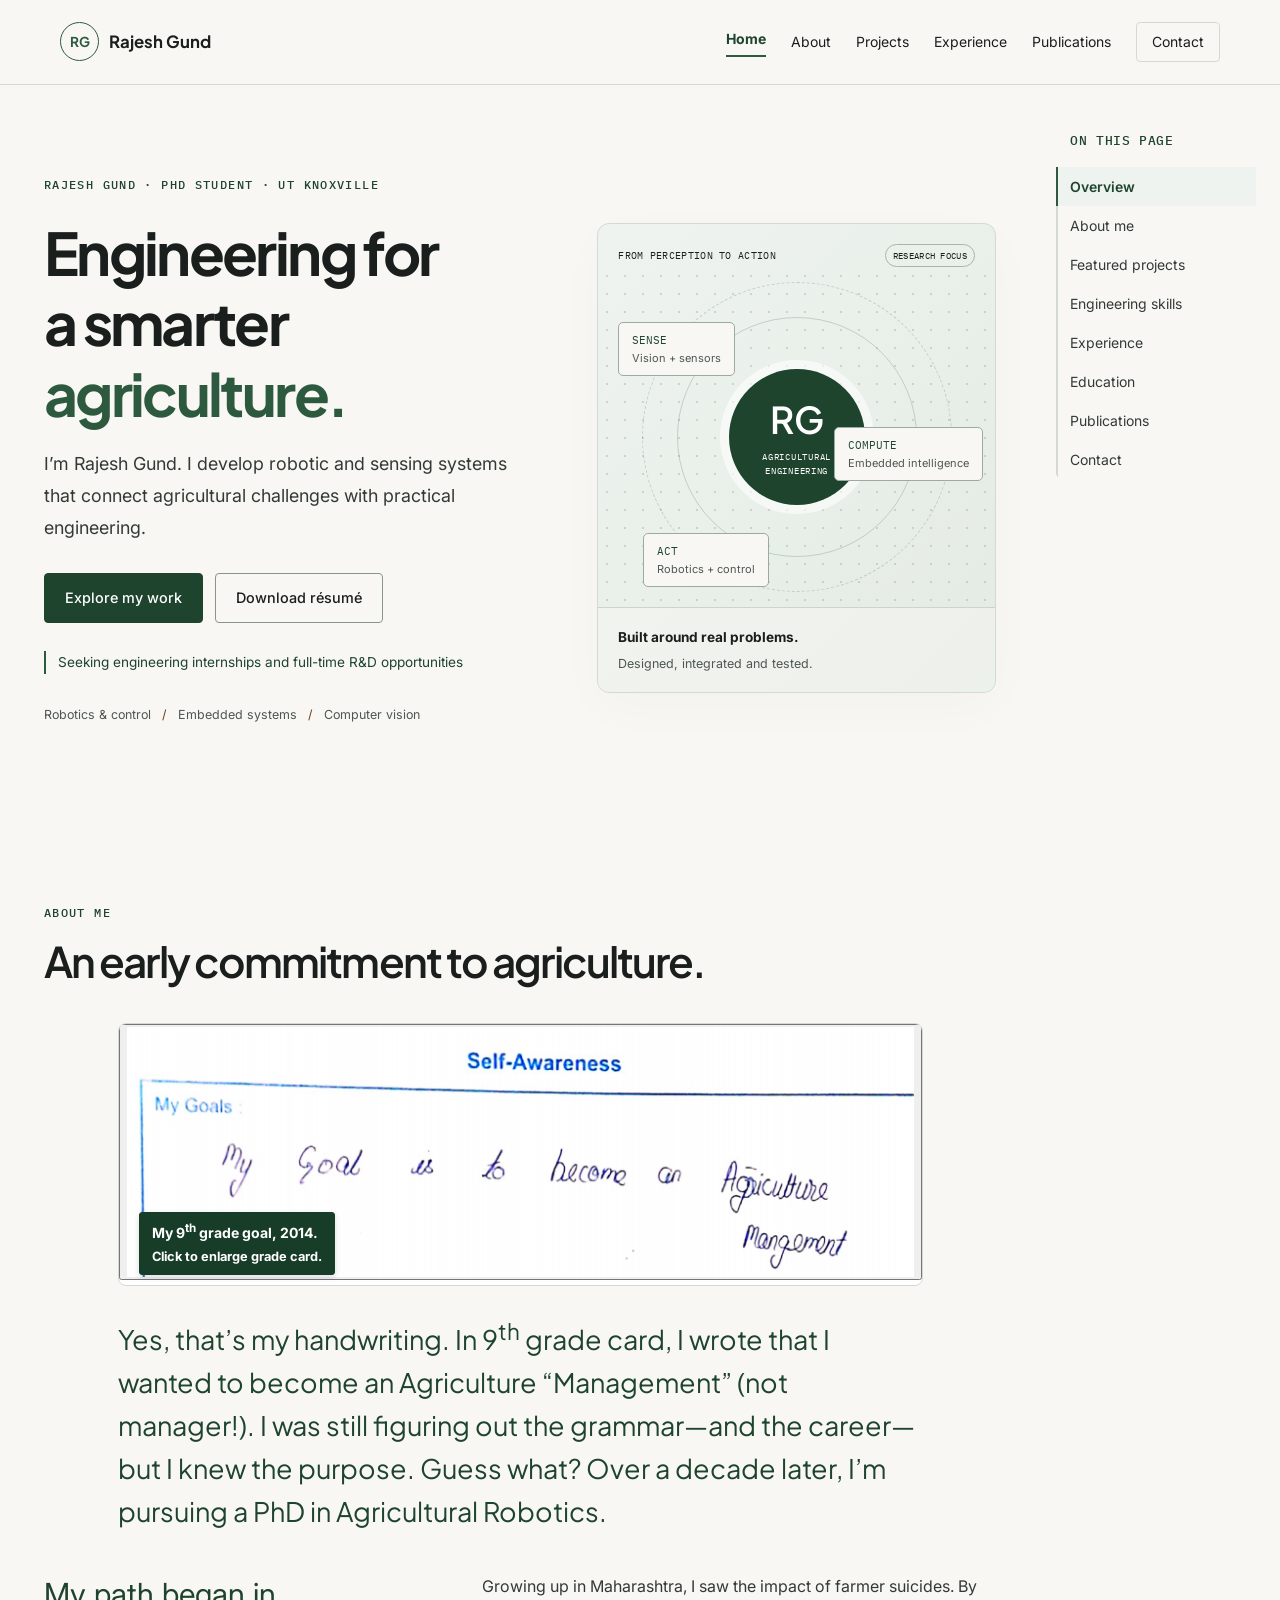
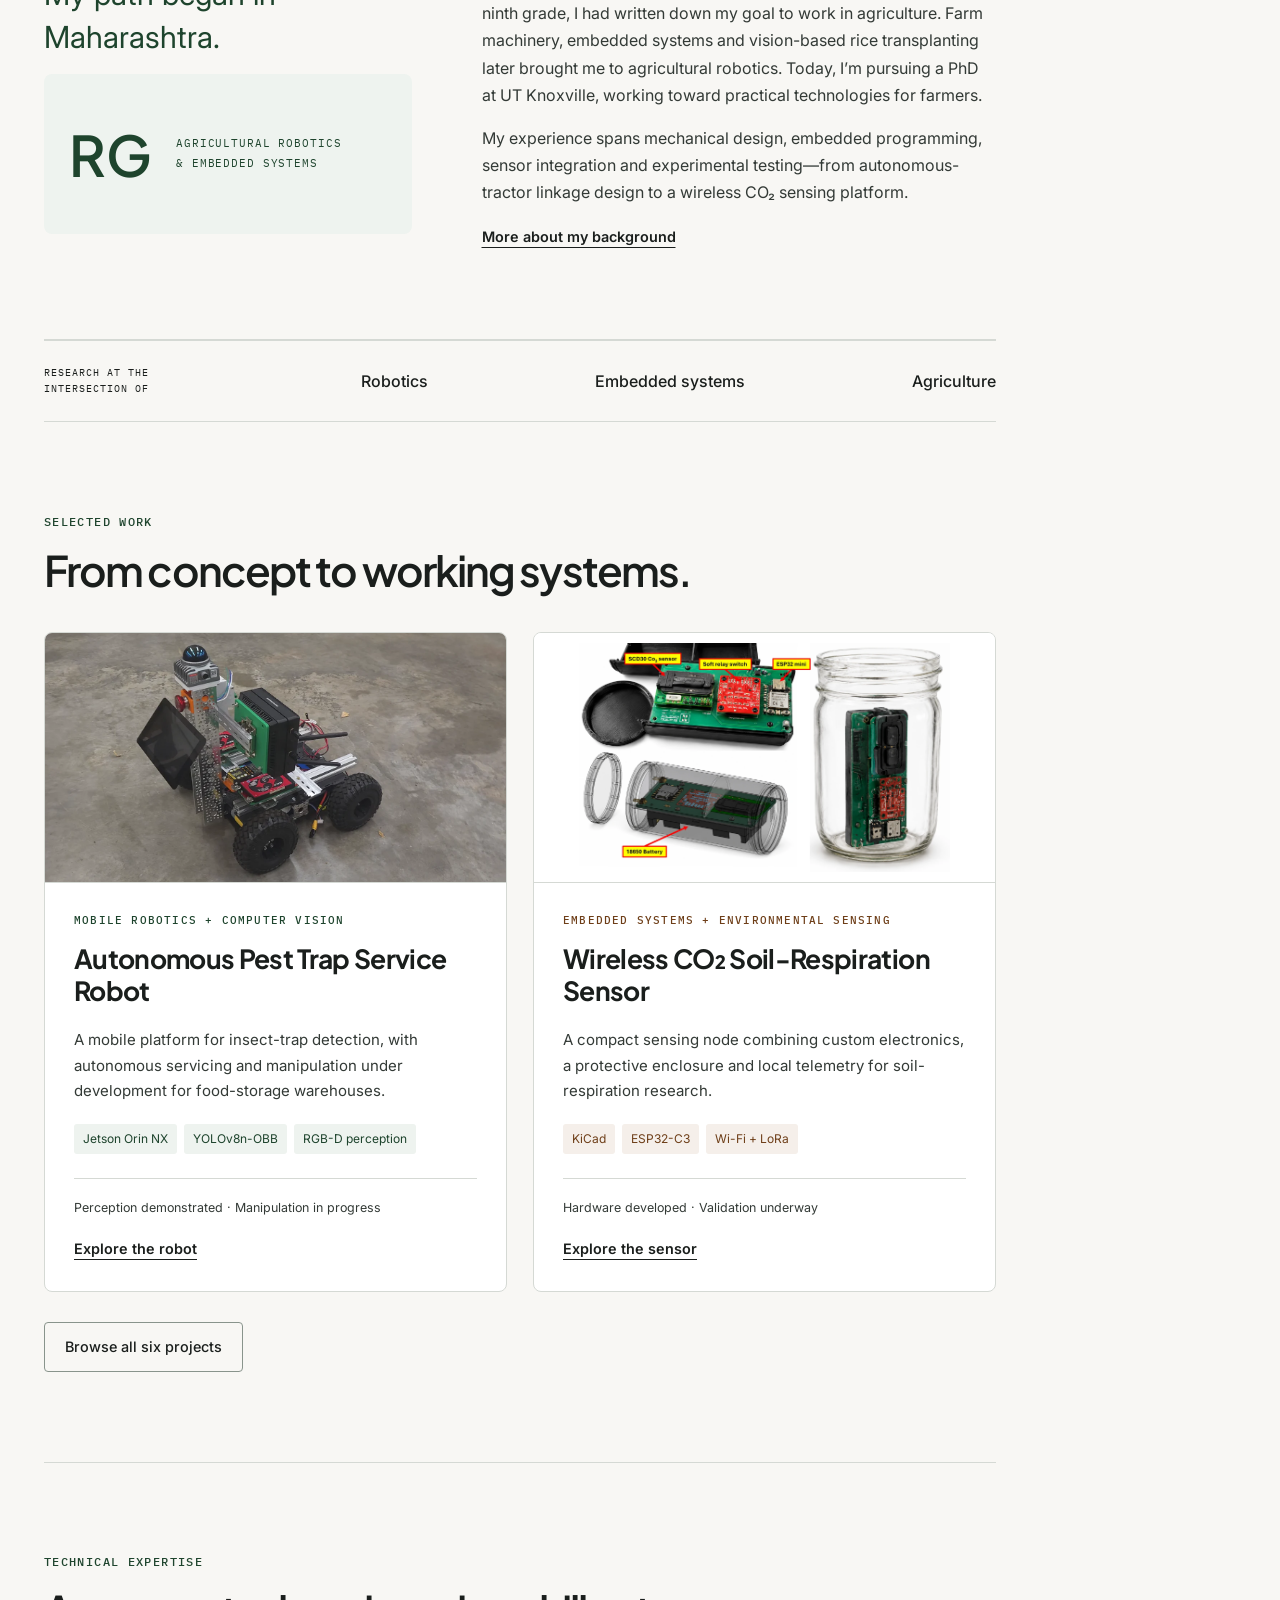
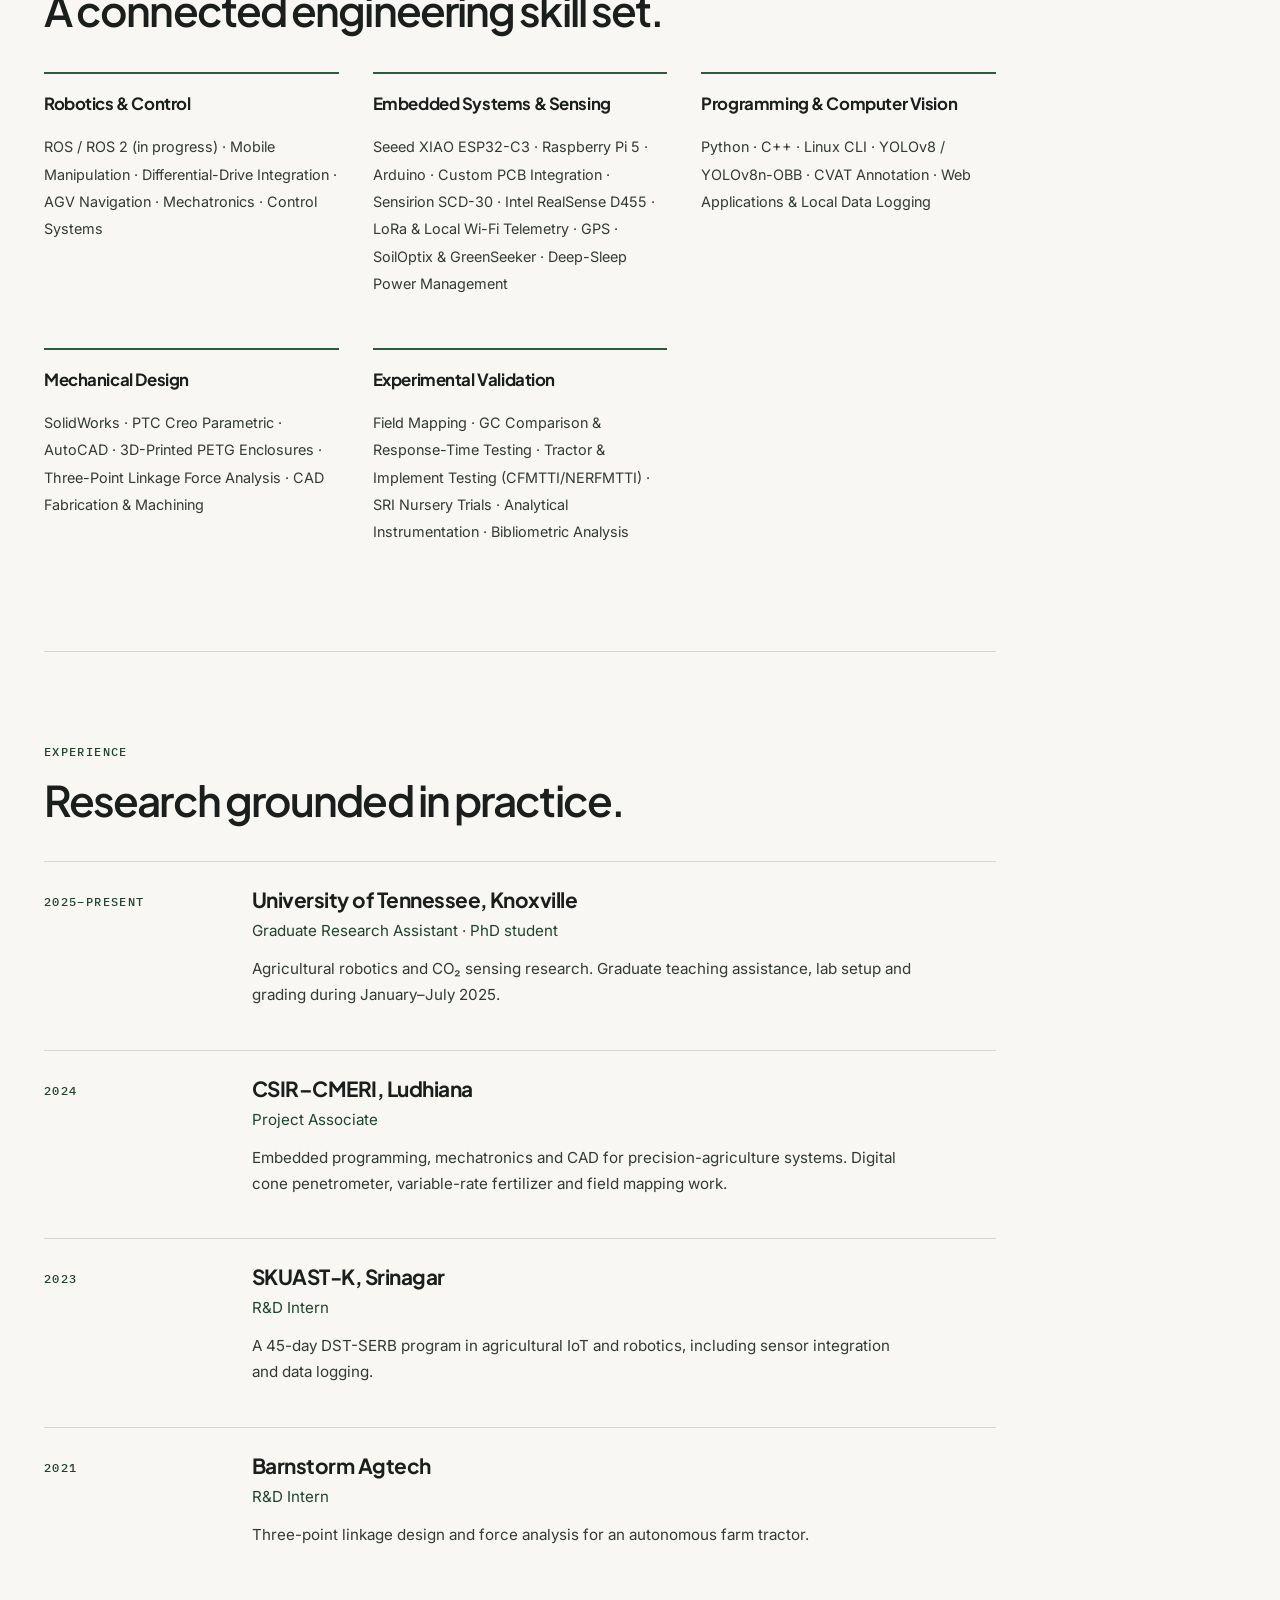
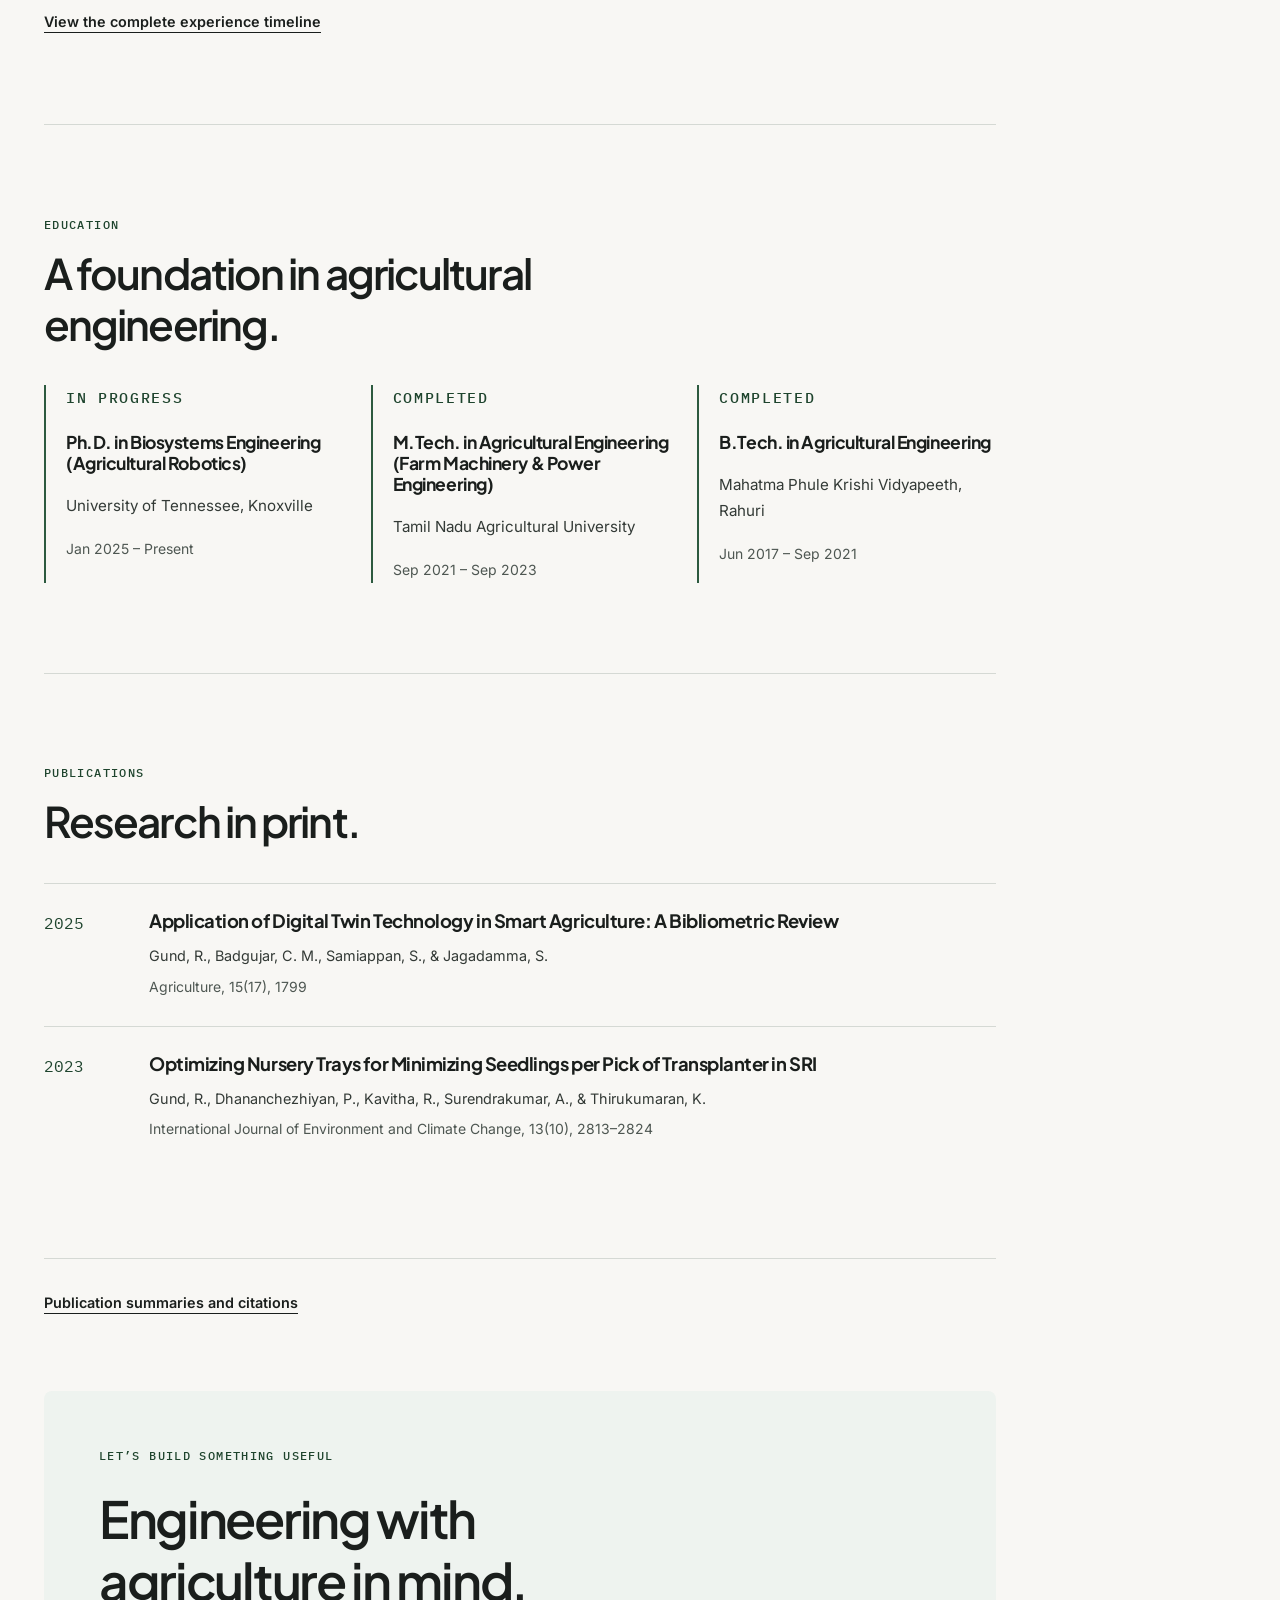
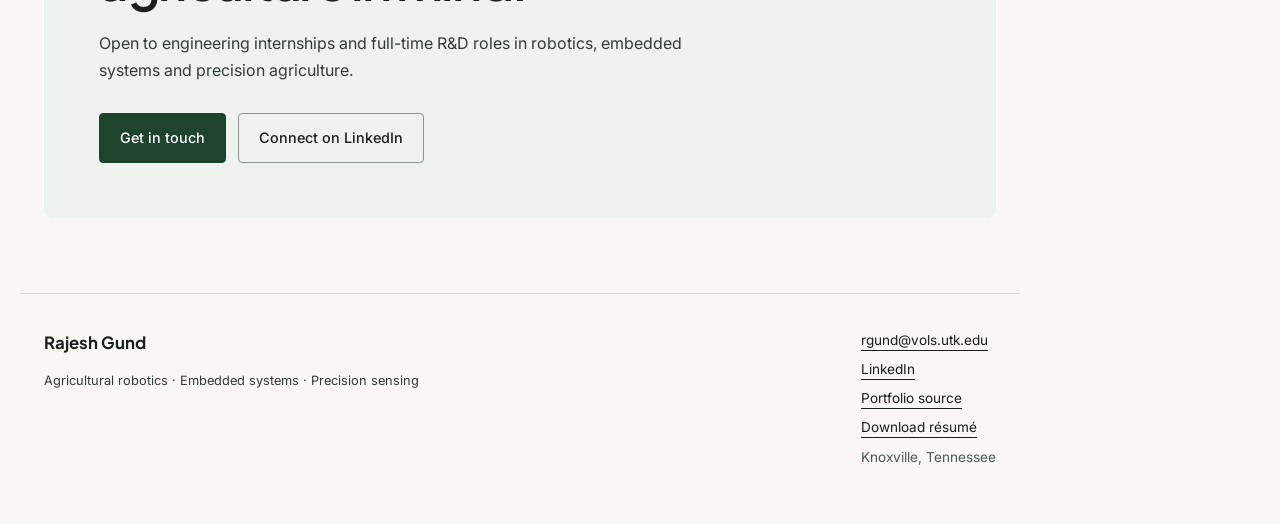
==== commit 4b9f190c: "Showcase MMPT demos and CO₂ sensor development Add MMPT prototype photos, CAD, and short perception " ====
--- a/index.html
+++ b/index.html
@@ -1 +1 @@
-<!doctype html><html lang="en"><head><meta charset="utf-8"><meta name="viewport" content="width=device-width, initial-scale=1"><title>Agricultural Robotics &amp; Embedded Systems | Rajesh Gund</title><meta name="description" content="Rajesh Gund — PhD student at UT Knoxville developing agricultural robotics and embedded sensing systems."><meta property="og:title" content="Agricultural Robotics &amp; Embedded Systems | Rajesh Gund"><meta property="og:description" content="Rajesh Gund — PhD student at UT Knoxville developing agricultural robotics and embedded sensing systems."><meta property="og:type" content="website"><meta name="theme-color" content="#2D5A3F"><link rel="icon" href="assets/img/favicon.svg" type="image/svg+xml"><link rel="stylesheet" href="assets/css/tokens.css"><link rel="stylesheet" href="assets/css/styles.css?v=6"><script defer src="assets/js/main.js?v=3"></script><link rel="canonical" href="https://rgund26.github.io/"><meta property="og:url" content="https://rgund26.github.io/"><script defer src="assets/js/profile.js"></script><script defer src="assets/js/media-config.js"></script><script defer src="assets/js/media.js"></script><script type="application/ld+json">{"@context": "https://schema.org", "@type": "Person", "name": "Rajesh Gund", "url": "https://rgund26.github.io/", "jobTitle": "PhD student in agricultural robotics", "affiliation": {"@type": "CollegeOrUniversity", "name": "University of Tennessee, Knoxville"}, "sameAs": ["https://www.linkedin.com/in/rajeshgund/"], "knowsAbout": ["Agricultural robotics", "Embedded systems", "Computer vision", "Precision agriculture"]}</script></head><body><a class="skip" href="#main">Skip to content</a><header><div class="nav-wrap"><a class="wordmark" href="index.html"><span class="monogram">RG</span>Rajesh Gund<span class="wordmark-sub">ENGINEERING PORTFOLIO</span></a><button class="menu-toggle" aria-expanded="false" aria-controls="navigation">Menu</button><nav id="navigation" aria-label="Main navigation"><a href="index.html" aria-current="page">Home</a><a href="about/index.html">About</a><a href="projects/index.html">Projects</a><a href="experience/index.html">Experience</a><a href="publications/index.html">Publications</a><a class="nav-resume" href="index.html#contact">Contact</a></nav></div></header><main id="main"><section class="hero"><div class="hero-copy"><p class="eyebrow">RAJESH GUND · PHD STUDENT · UT KNOXVILLE</p><h1>Engineering for<br>a smarter <em>agriculture.</em></h1><p class="hero-intro">I’m Rajesh Gund. I develop robotic and sensing systems that connect agricultural challenges with practical engineering.</p><div class="actions"><a class="button" href="#projects">Explore my work</a><a class="button secondary" href="assets/docs/Rajesh_Gund_Resume.pdf" download>Download résumé</a></div><p class="availability-line">Seeking engineering internships and full-time R&D opportunities</p><p class="hero-note">Robotics & control <span>/</span> Embedded systems <span>/</span> Computer vision</p></div><aside class="hero-visual"><div class="visual-heading"><span>FROM PERCEPTION TO ACTION</span><span class="tag">RESEARCH FOCUS</span></div><div class="technical-art" aria-label="Conceptual illustration of sensing, computing and actuation"><div class="orbit orbit-one"></div><div class="orbit orbit-two"></div><div class="core">RG<span>AGRICULTURAL<br>ENGINEERING</span></div><span class="node sense">SENSE<small>Vision + sensors</small></span><span class="node compute">COMPUTE<small>Embedded intelligence</small></span><span class="node act">ACT<small>Robotics + control</small></span></div><div class="visual-footer"><strong>Built around real problems.</strong><span>Designed, integrated and tested.</span></div></aside></section><section class="section" id="about-me"><div class="section-heading"><p class="eyebrow">ABOUT ME</p><h2>An early commitment to agriculture.</h2></div><div class="personal-opener home-personal-story" style="padding-top:0;margin-bottom:40px"><figure class="diagram story-cover" style="max-width:805px;margin:0 auto 28px"><button type="button" data-lightbox data-full-src="assets/img/ninth-grade-report-book.png" data-full-alt="Rajesh’s full Class IX report book from 2013–14, including his childhood photograph and handwritten agriculture goal." aria-label="Open the full ninth-grade report book"><img src="assets/img/ninth-grade-goal-cover.png" alt="My handwritten ninth-grade goal: to work in agriculture management." width="805" height="256" style="display:block;width:100%;height:auto"></button><figcaption>My 9<sup>th</sup> grade goal, 2014.<br><span>Click to enlarge grade card.</span></figcaption></figure><p class="large-copy opening-story">Yes, that’s my handwriting. In 9<sup>th</sup> grade card, I wrote that I wanted to become an Agriculture “Management” (not manager!). I was still figuring out the grammar—and the career—but I knew the purpose. Guess what? Over a decade later, I’m pursuing a PhD in Agricultural Robotics.</p></div><div class="about-layout"><div><p class="large-copy">My path began in Maharashtra.</p><div class="profile-mark" aria-label="Rajesh Gund initials">RG<span>AGRICULTURAL ROBOTICS<br>&amp; EMBEDDED SYSTEMS</span></div></div><div><p>Growing up in Maharashtra, I saw the impact of farmer suicides. By ninth grade, I had written down my goal to work in agriculture. Farm machinery, embedded systems and vision-based rice transplanting later brought me to agricultural robotics. Today, I’m pursuing a PhD at UT Knoxville, working toward practical technologies for farmers.</p><p>My experience spans mechanical design, embedded programming, sensor integration and experimental testing—from autonomous-tractor linkage design to a wireless CO₂ sensing platform.</p><a class="text-link" href="about/index.html">More about my background</a></div></div></section><div class="focus-strip"><span>RESEARCH AT THE INTERSECTION OF</span><strong>Robotics</strong><strong>Embedded systems</strong><strong>Agriculture</strong></div><section class="section" id=projects><div class="section-heading"><p class="eyebrow">SELECTED WORK</p><h2>From concept to working systems.</h2></div><div class="project-grid"><article class="project-card"><div class="card-media"><img src="assets/diagrams/pest-trap-architecture.jpg" width="2048" height="1143" alt="Conceptual robot perception architecture and planned manipulation integration" loading="lazy"><span class="media-label">CONCEPTUAL SYSTEM OVERVIEW</span></div><div class="card-body"><p class="eyebrow">MOBILE ROBOTICS + COMPUTER VISION</p><h3>Autonomous Pest Trap Service Robot</h3><p>A mobile platform for insect-trap detection, with autonomous servicing and manipulation under development for food-storage warehouses.</p><div class="chips"><span>Jetson Orin NX</span><span>YOLOv8n-OBB</span><span>RGB-D perception</span></div><p class="status">Perception demonstrated · Manipulation in progress</p><a class="text-link" href="projects/pest-trap-robot/index.html">Explore the robot</a></div></article><article class="project-card copper"><div class="card-media"><img src="assets/diagrams/ghg-pipeline.svg" width="1200" height="480" alt="CO₂ sensing nodes send readings over Wi-Fi and LoRa to a local Raspberry Pi web application" loading="lazy"><span class="media-label">CONCEPTUAL SYSTEM OVERVIEW</span></div><div class="card-body"><p class="eyebrow">EMBEDDED SYSTEMS + ENVIRONMENTAL SENSING</p><h3>Wireless CO₂ Soil-Respiration Sensor</h3><p>A compact sensing node combining custom electronics, a protective enclosure and local telemetry for soil-respiration research.</p><div class="chips"><span>ESP32-C3</span><span>SCD-30</span><span>Wi-Fi + LoRa</span></div><p class="status">Hardware developed · Validation underway</p><a class="text-link" href="projects/ghg-sensor/index.html">Explore the sensor</a></div></article></div><div class="section-bottom"><a class="button secondary" href="projects/index.html">Browse all six projects</a></div></section><section class="section" id=expertise><div class="section-heading"><p class="eyebrow">TECHNICAL EXPERTISE</p><h2>A connected engineering skill set.</h2></div><div class="skills-grid"><article><h3>Robotics &amp; Control</h3><p>ROS / ROS 2 (in progress) · Mobile Manipulation · Differential-Drive Integration · AGV Navigation · Mechatronics · Control Systems</p></article><article><h3>Embedded Systems &amp; Sensing</h3><p>Seeed XIAO ESP32-C3 · Raspberry Pi 5 · Arduino · Custom PCB Integration · Sensirion SCD-30 · Intel RealSense D455 · LoRa &amp; Local Wi-Fi Telemetry · GPS · SoilOptix &amp; GreenSeeker · Deep-Sleep Power Management</p></article><article><h3>Programming &amp; Computer Vision</h3><p>Python · C++ · Linux CLI · YOLOv8 / YOLOv8n-OBB · CVAT Annotation · Web Applications &amp; Local Data Logging</p></article><article><h3>Mechanical Design</h3><p>SolidWorks · PTC Creo Parametric · AutoCAD · 3D-Printed PETG Enclosures · Three-Point Linkage Force Analysis · CAD Fabrication &amp; Machining</p></article><article><h3>Experimental Validation</h3><p>Field Mapping · GC Comparison &amp; Response-Time Testing · Tractor &amp; Implement Testing (CFMTTI/NERFMTTI) · SRI Nursery Trials · Analytical Instrumentation · Bibliometric Analysis</p></article></div></section><section class="section" id=experience><div class="section-heading"><p class="eyebrow">EXPERIENCE</p><h2>Research grounded in practice.</h2></div><div class="timeline"><article><p class="eyebrow">2025–PRESENT</p><div><h3>University of Tennessee, Knoxville</h3><p class="role">Graduate Research Assistant · PhD student</p><p>Agricultural robotics and CO₂ sensing research. Graduate teaching assistance, lab setup and grading during January–July 2025.</p></div></article><article><p class="eyebrow">2024</p><div><h3>CSIR–CMERI, Ludhiana</h3><p class="role">Project Associate</p><p>Embedded programming, mechatronics and CAD for precision-agriculture systems. Digital cone penetrometer, variable-rate fertilizer and field mapping work.</p></div></article><article><p class="eyebrow">2023</p><div><h3>SKUAST-K, Srinagar</h3><p class="role">R&D Intern</p><p>A 45-day DST-SERB program in agricultural IoT and robotics, including sensor integration and data logging.</p></div></article><article><p class="eyebrow">2021</p><div><h3>Barnstorm Agtech</h3><p class="role">R&D Intern</p><p>Three-point linkage design and force analysis for an autonomous farm tractor.</p></div></article></div><a class="text-link" href="experience/index.html">View the complete experience timeline</a></section><section class="section" ><div class="section-heading"><p class="eyebrow">EDUCATION</p><h2>A foundation in agricultural engineering.</h2></div><div class="education-grid"><article><p class="eyebrow">In Progress</p><h3>Ph.D. in Biosystems Engineering (Agricultural Robotics)</h3><p>University of Tennessee, Knoxville</p><small>Jan 2025 – Present</small></article><article><p class="eyebrow">Completed</p><h3>M.Tech. in Agricultural Engineering (Farm Machinery &amp; Power Engineering)</h3><p>Tamil Nadu Agricultural University</p><small>Sep 2021 – Sep 2023</small></article><article><p class="eyebrow">Completed</p><h3>B.Tech. in Agricultural Engineering</h3><p>Mahatma Phule Krishi Vidyapeeth, Rahuri</p><small>Jun 2017 – Sep 2021</small></article></div></section><section class="section" ><div class="section-heading"><p class="eyebrow">PUBLICATIONS</p><h2>Research in print.</h2></div><div class="publications"><article><span>2025</span><div><h3><a href="https://www.mdpi.com/2077-0472/15/17/1799">Application of Digital Twin Technology in Smart Agriculture: A Bibliometric Review</a></h3><p>Gund, R., Badgujar, C. M., Samiappan, S., &amp; Jagadamma, S.</p><small>Agriculture, 15(17), 1799</small></div></article><article><span>2023</span><div><h3><a href="https://journalijecc.com/index.php/IJECC/article/view/2946">Optimizing Nursery Trays for Minimizing Seedlings per Pick of Transplanter in SRI</a></h3><p>Gund, R., Dhananchezhiyan, P., Kavitha, R., Surendrakumar, A., &amp; Thirukumaran, K.</p><small>International Journal of Environment and Climate Change, 13(10), 2813–2824</small></div></article></div></section><div class="section-bottom"><a class="text-link" href="publications/index.html">Publication summaries and citations</a></div><section class="contact" id="contact"><p class="eyebrow">LET’S BUILD SOMETHING USEFUL</p><h2>Engineering with<br>agriculture in mind.</h2><p>Open to engineering internships and full-time R&D roles in robotics, embedded systems and precision agriculture.</p><div class="actions"><a class="button" href="mailto:rgund@vols.utk.edu">Get in touch</a><a class="button secondary" href="https://www.linkedin.com/in/rajeshgund/">Connect on LinkedIn</a></div></section></main><footer><div><a class="wordmark" href="index.html">Rajesh Gund</a><p>Agricultural robotics · Embedded systems · Precision sensing</p></div><div><a href="mailto:rgund@vols.utk.edu">rgund@vols.utk.edu</a><a href="https://www.linkedin.com/in/rajeshgund/">LinkedIn</a><a href="https://github.com/rgund26/rgund26.github.io">Portfolio source</a><a href="assets/docs/Rajesh_Gund_Resume.pdf">Download résumé</a><span>Knoxville, Tennessee</span></div></footer><dialog id="lightbox" aria-label="Enlarged project diagram"><button class="close" aria-label="Close enlarged image">Close ×</button><img alt=""><p></p></dialog><script src="assets/js/section-nav.js?v=4" defer></script></body></html>+<!doctype html><html lang="en"><head><meta charset="utf-8"><meta name="viewport" content="width=device-width, initial-scale=1"><title>Agricultural Robotics &amp; Embedded Systems | Rajesh Gund</title><meta name="description" content="Rajesh Gund — PhD student at UT Knoxville developing agricultural robotics and embedded sensing systems."><meta property="og:title" content="Agricultural Robotics &amp; Embedded Systems | Rajesh Gund"><meta property="og:description" content="Rajesh Gund — PhD student at UT Knoxville developing agricultural robotics and embedded sensing systems."><meta property="og:type" content="website"><meta name="theme-color" content="#2D5A3F"><link rel="icon" href="assets/img/favicon.svg" type="image/svg+xml"><link rel="stylesheet" href="assets/css/tokens.css"><link rel="stylesheet" href="assets/css/styles.css?v=10"><script defer src="assets/js/main.js?v=3"></script><link rel="canonical" href="https://rgund26.github.io/"><meta property="og:url" content="https://rgund26.github.io/"><script defer src="assets/js/profile.js"></script><script defer src="assets/js/media-config.js"></script><script defer src="assets/js/media.js"></script><script type="application/ld+json">{"@context": "https://schema.org", "@type": "Person", "name": "Rajesh Gund", "url": "https://rgund26.github.io/", "jobTitle": "PhD student in agricultural robotics", "affiliation": {"@type": "CollegeOrUniversity", "name": "University of Tennessee, Knoxville"}, "sameAs": ["https://www.linkedin.com/in/rajeshgund/"], "knowsAbout": ["Agricultural robotics", "Embedded systems", "Computer vision", "Precision agriculture"]}</script></head><body><a class="skip" href="#main">Skip to content</a><header><div class="nav-wrap"><a class="wordmark" href="index.html"><span class="monogram">RG</span>Rajesh Gund<span class="wordmark-sub">ENGINEERING PORTFOLIO</span></a><button class="menu-toggle" aria-expanded="false" aria-controls="navigation">Menu</button><nav id="navigation" aria-label="Main navigation"><a href="index.html" aria-current="page">Home</a><a href="about/index.html">About</a><a href="projects/index.html">Projects</a><a href="experience/index.html">Experience</a><a href="publications/index.html">Publications</a><a class="nav-resume" href="index.html#contact">Contact</a></nav></div></header><main id="main"><section class="hero"><div class="hero-copy"><p class="eyebrow">RAJESH GUND · PHD STUDENT · UT KNOXVILLE</p><h1>Engineering for<br>a smarter <em>agriculture.</em></h1><p class="hero-intro">I’m Rajesh Gund. I develop robotic and sensing systems that connect agricultural challenges with practical engineering.</p><div class="actions"><a class="button" href="#projects">Explore my work</a><a class="button secondary" href="assets/docs/Rajesh_Gund_Resume.pdf" download>Download résumé</a></div><p class="availability-line">Seeking engineering internships and full-time R&D opportunities</p><p class="hero-note">Robotics & control <span>/</span> Embedded systems <span>/</span> Computer vision</p></div><aside class="hero-visual"><div class="visual-heading"><span>FROM PERCEPTION TO ACTION</span><span class="tag">RESEARCH FOCUS</span></div><div class="technical-art" aria-label="Conceptual illustration of sensing, computing and actuation"><div class="orbit orbit-one"></div><div class="orbit orbit-two"></div><div class="core">RG<span>AGRICULTURAL<br>ENGINEERING</span></div><span class="node sense">SENSE<small>Vision + sensors</small></span><span class="node compute">COMPUTE<small>Embedded intelligence</small></span><span class="node act">ACT<small>Robotics + control</small></span></div><div class="visual-footer"><strong>Built around real problems.</strong><span>Designed, integrated and tested.</span></div></aside></section><section class="section" id="about-me"><div class="section-heading"><p class="eyebrow">ABOUT ME</p><h2>An early commitment to agriculture.</h2></div><div class="personal-opener home-personal-story" style="padding-top:0;margin-bottom:40px"><figure class="diagram story-cover" style="max-width:805px;margin:0 auto 28px"><button type="button" data-lightbox data-full-src="assets/img/ninth-grade-report-book.png" data-full-alt="Rajesh’s full Class IX report book from 2013–14, including his childhood photograph and handwritten agriculture goal." aria-label="Open the full ninth-grade report book"><img src="assets/img/ninth-grade-goal-cover.png" alt="My handwritten ninth-grade goal: to work in agriculture management." width="805" height="256" style="display:block;width:100%;height:auto"></button><figcaption>My 9<sup>th</sup> grade goal, 2014.<br><span>Click to enlarge grade card.</span></figcaption></figure><p class="large-copy opening-story">Yes, that’s my handwriting. In 9<sup>th</sup> grade card, I wrote that I wanted to become an Agriculture “Management” (not manager!). I was still figuring out the grammar—and the career—but I knew the purpose. Guess what? Over a decade later, I’m pursuing a PhD in Agricultural Robotics.</p></div><div class="about-layout"><div><p class="large-copy">My path began in Maharashtra.</p><div class="profile-mark" aria-label="Rajesh Gund initials">RG<span>AGRICULTURAL ROBOTICS<br>&amp; EMBEDDED SYSTEMS</span></div></div><div><p>Growing up in Maharashtra, I saw the impact of farmer suicides. By ninth grade, I had written down my goal to work in agriculture. Farm machinery, embedded systems and vision-based rice transplanting later brought me to agricultural robotics. Today, I’m pursuing a PhD at UT Knoxville, working toward practical technologies for farmers.</p><p>My experience spans mechanical design, embedded programming, sensor integration and experimental testing—from autonomous-tractor linkage design to a wireless CO₂ sensing platform.</p><a class="text-link" href="about/index.html">More about my background</a></div></div></section><div class="focus-strip"><span>RESEARCH AT THE INTERSECTION OF</span><strong>Robotics</strong><strong>Embedded systems</strong><strong>Agriculture</strong></div><section class="section" id=projects><div class="section-heading"><p class="eyebrow">SELECTED WORK</p><h2>From concept to working systems.</h2></div><div class="project-grid"><article class="project-card"><div class="card-media mmpt-card-cover"><img src="assets/img/pest-trap-robot/mmpt-cover.webp" width="1280" height="720" alt="MMPT mobile robot prototype on the lab floor" loading="lazy"></div><div class="card-body"><p class="eyebrow">MOBILE ROBOTICS + COMPUTER VISION</p><h3>Autonomous Pest Trap Service Robot</h3><p>A mobile platform for insect-trap detection, with autonomous servicing and manipulation under development for food-storage warehouses.</p><div class="chips"><span>Jetson Orin NX</span><span>YOLOv8n-OBB</span><span>RGB-D perception</span></div><p class="status">Perception demonstrated · Manipulation in progress</p><a class="text-link" href="projects/pest-trap-robot/index.html">Explore the robot</a></div></article><article class="project-card copper"><div class="card-media ghg-card-cover"><img src="assets/img/ghg-sensor/compact-sensor.webp" alt="Compact CO₂ sensor assembly and its fit inside an incubation jar" width="1600" height="986" loading="lazy"></div><div class="card-body"><p class="eyebrow">EMBEDDED SYSTEMS + ENVIRONMENTAL SENSING</p><h3>Wireless CO₂ Soil-Respiration Sensor</h3><p>A compact sensing node combining custom electronics, a protective enclosure and local telemetry for soil-respiration research.</p><div class="chips"><span>KiCad</span><span>ESP32-C3</span><span>Wi-Fi + LoRa</span></div><p class="status">Hardware developed · Validation underway</p><a class="text-link" href="projects/ghg-sensor/index.html">Explore the sensor</a></div></article></div><div class="section-bottom"><a class="button secondary" href="projects/index.html">Browse all six projects</a></div></section><section class="section" id=expertise><div class="section-heading"><p class="eyebrow">TECHNICAL EXPERTISE</p><h2>A connected engineering skill set.</h2></div><div class="skills-grid"><article><h3>Robotics &amp; Control</h3><p>ROS / ROS 2 (in progress) · Mobile Manipulation · Differential-Drive Integration · AGV Navigation · Mechatronics · Control Systems</p></article><article><h3>Embedded Systems &amp; Sensing</h3><p>Seeed XIAO ESP32-C3 · Raspberry Pi 5 · Arduino · Custom PCB Integration · Sensirion SCD-30 · Intel RealSense D455 · LoRa &amp; Local Wi-Fi Telemetry · GPS · SoilOptix &amp; GreenSeeker · Deep-Sleep Power Management</p></article><article><h3>Programming &amp; Computer Vision</h3><p>Python · C++ · Linux CLI · YOLOv8 / YOLOv8n-OBB · CVAT Annotation · Web Applications &amp; Local Data Logging</p></article><article><h3>Mechanical Design</h3><p>SolidWorks · PTC Creo Parametric · AutoCAD · 3D-Printed PETG Enclosures · Three-Point Linkage Force Analysis · CAD Fabrication &amp; Machining</p></article><article><h3>Experimental Validation</h3><p>Field Mapping · GC Comparison &amp; Response-Time Testing · Tractor &amp; Implement Testing (CFMTTI/NERFMTTI) · SRI Nursery Trials · Analytical Instrumentation · Bibliometric Analysis</p></article></div></section><section class="section" id=experience><div class="section-heading"><p class="eyebrow">EXPERIENCE</p><h2>Research grounded in practice.</h2></div><div class="timeline"><article><p class="eyebrow">2025–PRESENT</p><div><h3>University of Tennessee, Knoxville</h3><p class="role">Graduate Research Assistant · PhD student</p><p>Agricultural robotics and CO₂ sensing research. Graduate teaching assistance, lab setup and grading during January–July 2025.</p></div></article><article><p class="eyebrow">2024</p><div><h3>CSIR–CMERI, Ludhiana</h3><p class="role">Project Associate</p><p>Embedded programming, mechatronics and CAD for precision-agriculture systems. Digital cone penetrometer, variable-rate fertilizer and field mapping work.</p></div></article><article><p class="eyebrow">2023</p><div><h3>SKUAST-K, Srinagar</h3><p class="role">R&D Intern</p><p>A 45-day DST-SERB program in agricultural IoT and robotics, including sensor integration and data logging.</p></div></article><article><p class="eyebrow">2021</p><div><h3>Barnstorm Agtech</h3><p class="role">R&D Intern</p><p>Three-point linkage design and force analysis for an autonomous farm tractor.</p></div></article></div><a class="text-link" href="experience/index.html">View the complete experience timeline</a></section><section class="section" ><div class="section-heading"><p class="eyebrow">EDUCATION</p><h2>A foundation in agricultural engineering.</h2></div><div class="education-grid"><article><p class="eyebrow">In Progress</p><h3>Ph.D. in Biosystems Engineering (Agricultural Robotics)</h3><p>University of Tennessee, Knoxville</p><small>Jan 2025 – Present</small></article><article><p class="eyebrow">Completed</p><h3>M.Tech. in Agricultural Engineering (Farm Machinery &amp; Power Engineering)</h3><p>Tamil Nadu Agricultural University</p><small>Sep 2021 – Sep 2023</small></article><article><p class="eyebrow">Completed</p><h3>B.Tech. in Agricultural Engineering</h3><p>Mahatma Phule Krishi Vidyapeeth, Rahuri</p><small>Jun 2017 – Sep 2021</small></article></div></section><section class="section" ><div class="section-heading"><p class="eyebrow">PUBLICATIONS</p><h2>Research in print.</h2></div><div class="publications"><article><span>2025</span><div><h3><a href="https://www.mdpi.com/2077-0472/15/17/1799">Application of Digital Twin Technology in Smart Agriculture: A Bibliometric Review</a></h3><p>Gund, R., Badgujar, C. M., Samiappan, S., &amp; Jagadamma, S.</p><small>Agriculture, 15(17), 1799</small></div></article><article><span>2023</span><div><h3><a href="https://journalijecc.com/index.php/IJECC/article/view/2946">Optimizing Nursery Trays for Minimizing Seedlings per Pick of Transplanter in SRI</a></h3><p>Gund, R., Dhananchezhiyan, P., Kavitha, R., Surendrakumar, A., &amp; Thirukumaran, K.</p><small>International Journal of Environment and Climate Change, 13(10), 2813–2824</small></div></article></div></section><div class="section-bottom"><a class="text-link" href="publications/index.html">Publication summaries and citations</a></div><section class="contact" id="contact"><p class="eyebrow">LET’S BUILD SOMETHING USEFUL</p><h2>Engineering with<br>agriculture in mind.</h2><p>Open to engineering internships and full-time R&D roles in robotics, embedded systems and precision agriculture.</p><div class="actions"><a class="button" href="mailto:rgund@vols.utk.edu">Get in touch</a><a class="button secondary" href="https://www.linkedin.com/in/rajeshgund/">Connect on LinkedIn</a></div></section></main><footer><div><a class="wordmark" href="index.html">Rajesh Gund</a><p>Agricultural robotics · Embedded systems · Precision sensing</p></div><div><a href="mailto:rgund@vols.utk.edu">rgund@vols.utk.edu</a><a href="https://www.linkedin.com/in/rajeshgund/">LinkedIn</a><a href="https://github.com/rgund26/rgund26.github.io">Portfolio source</a><a href="assets/docs/Rajesh_Gund_Resume.pdf">Download résumé</a><span>Knoxville, Tennessee</span></div></footer><dialog id="lightbox" aria-label="Enlarged project diagram"><button class="close" aria-label="Close enlarged image">Close ×</button><img alt=""><p></p></dialog><script src="assets/js/section-nav.js?v=4" defer></script></body></html>
--- a/assets/css/styles.css
+++ b/assets/css/styles.css
@@ -28,3 +28,169 @@
 @media(max-width:680px){.story-cover figcaption{padding:4px 7px;bottom:2%;font-size:.75rem;line-height:1.2}.story-cover figcaption span{font-size:.75rem}}
 
 .personal-opener{padding-top:38px}.personal-opener>.eyebrow{text-align:center}.personal-opener .opening-story{max-width:805px;margin:0 auto 24px;font-family:var(--font-display);font-size:clamp(1.25rem,2.1vw,1.75rem);line-height:1.6;color:var(--accent-green-text)}.personal-opener>.lead{max-width:805px;margin:0 auto;font-size:1.1rem}
+
+.card-media.mmpt-card-cover,
+.directory-media.mmpt-card-cover {
+  padding: 0;
+  overflow: hidden;
+}
+
+.mmpt-card-cover img {
+  object-fit: cover;
+  object-position: center 58%;
+  mix-blend-mode: normal;
+}
+
+.mmpt-hero {
+  display: grid;
+  gap: 20px;
+}
+
+.mmpt-hero h1 {
+  font-size: clamp(2.6rem, 4.2vw, 4.2rem);
+  margin-bottom: 0;
+}
+
+.mmpt-hero-cover {
+  display: block;
+  width: 100%;
+  height: auto;
+  border-radius: 8px;
+}
+
+.mmpt-hero-media {
+  display: grid;
+  gap: 16px;
+  min-width: 0;
+}
+
+.mmpt-cad {
+  margin: 0;
+}
+
+.mmpt-cad .zoom {
+  background: white;
+}
+
+.mmpt-cad .zoom img {
+  aspect-ratio: 16 / 9;
+}
+
+.mmpt-media {
+  padding-top: clamp(36px, 5vw, 64px);
+}
+
+.mmpt-media .section-heading h2 {
+  margin-bottom: 8px;
+}
+
+.mmpt-media .media-video {
+  height: auto;
+}
+
+.mmpt-clips,
+.mmpt-gallery {
+  display: grid;
+  gap: 16px;
+}
+
+.mmpt-clips .media-video {
+  aspect-ratio: 8 / 3;
+}
+
+.mmpt-clips .diagram,
+.mmpt-gallery .diagram {
+  margin: 0;
+}
+
+.mmpt-clips figcaption p {
+  margin: 4px 0 8px;
+}
+
+.mmpt-gallery {
+  grid-template-columns: repeat(2, minmax(0, 1fr));
+  margin-top: 16px;
+}
+
+.mmpt-drive-demo {
+  grid-column: span 2;
+}
+
+.mmpt-gallery .zoom img {
+  aspect-ratio: 8 / 9;
+}
+
+@media (min-width: 681px) {
+  .mmpt-clips {
+    grid-template-columns: repeat(2, minmax(0, 1fr));
+  }
+
+  .mmpt-gallery {
+    grid-template-columns: repeat(4, minmax(0, 1fr));
+  }
+}
+
+@media (min-width: 900px) {
+  .mmpt-hero {
+    grid-template-columns: repeat(2, minmax(0, 1fr));
+    grid-template-rows: auto 1fr;
+    grid-template-areas: "title media" "summary media";
+    column-gap: 28px;
+  }
+
+  .mmpt-hero-title {
+    grid-area: title;
+  }
+
+  .mmpt-hero-media {
+    grid-area: media;
+    align-self: start;
+  }
+
+  .mmpt-hero-summary {
+    grid-area: summary;
+  }
+}
+
+.ghg-layout {
+  display: grid;
+  align-items: center;
+  gap: 24px;
+}
+
+.ghg-layout .diagram {
+  margin: 0;
+}
+
+.ghg-layout .zoom {
+  background: white;
+}
+
+.section.ghg-layout,
+.ghg-validation {
+  padding-block: clamp(36px, 5vw, 64px);
+}
+
+.ghg-validation .section-heading {
+  margin-bottom: 16px;
+}
+
+.card-media.ghg-card-cover,
+.directory-media.ghg-card-cover {
+  padding: 10px;
+  background: white;
+}
+
+.ghg-card-cover img {
+  mix-blend-mode: normal;
+}
+
+@media (min-width: 810px) {
+  .ghg-layout {
+    grid-template-columns: repeat(2, minmax(0, 1fr));
+  }
+
+  .project-hero.ghg-layout h1 {
+    font-size: clamp(2.65rem, 4.4vw, 4.2rem);
+  }
+}
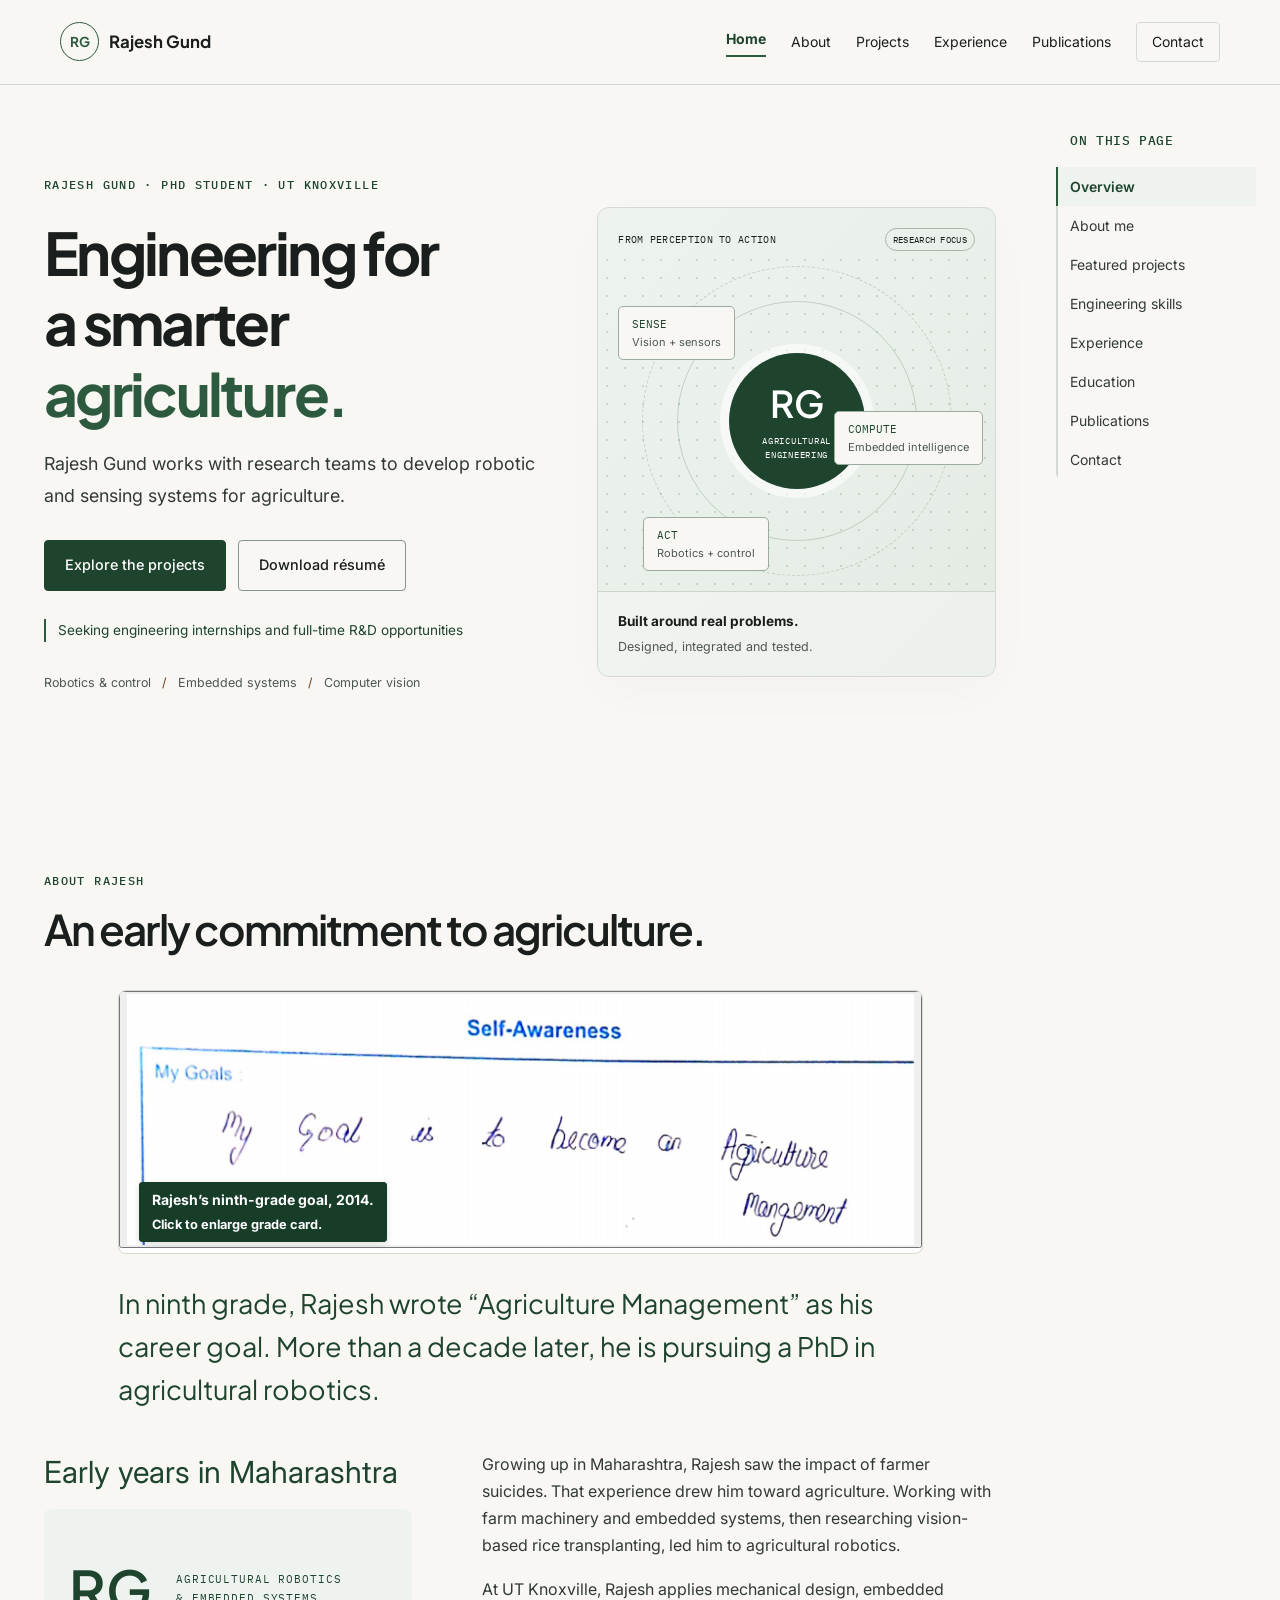
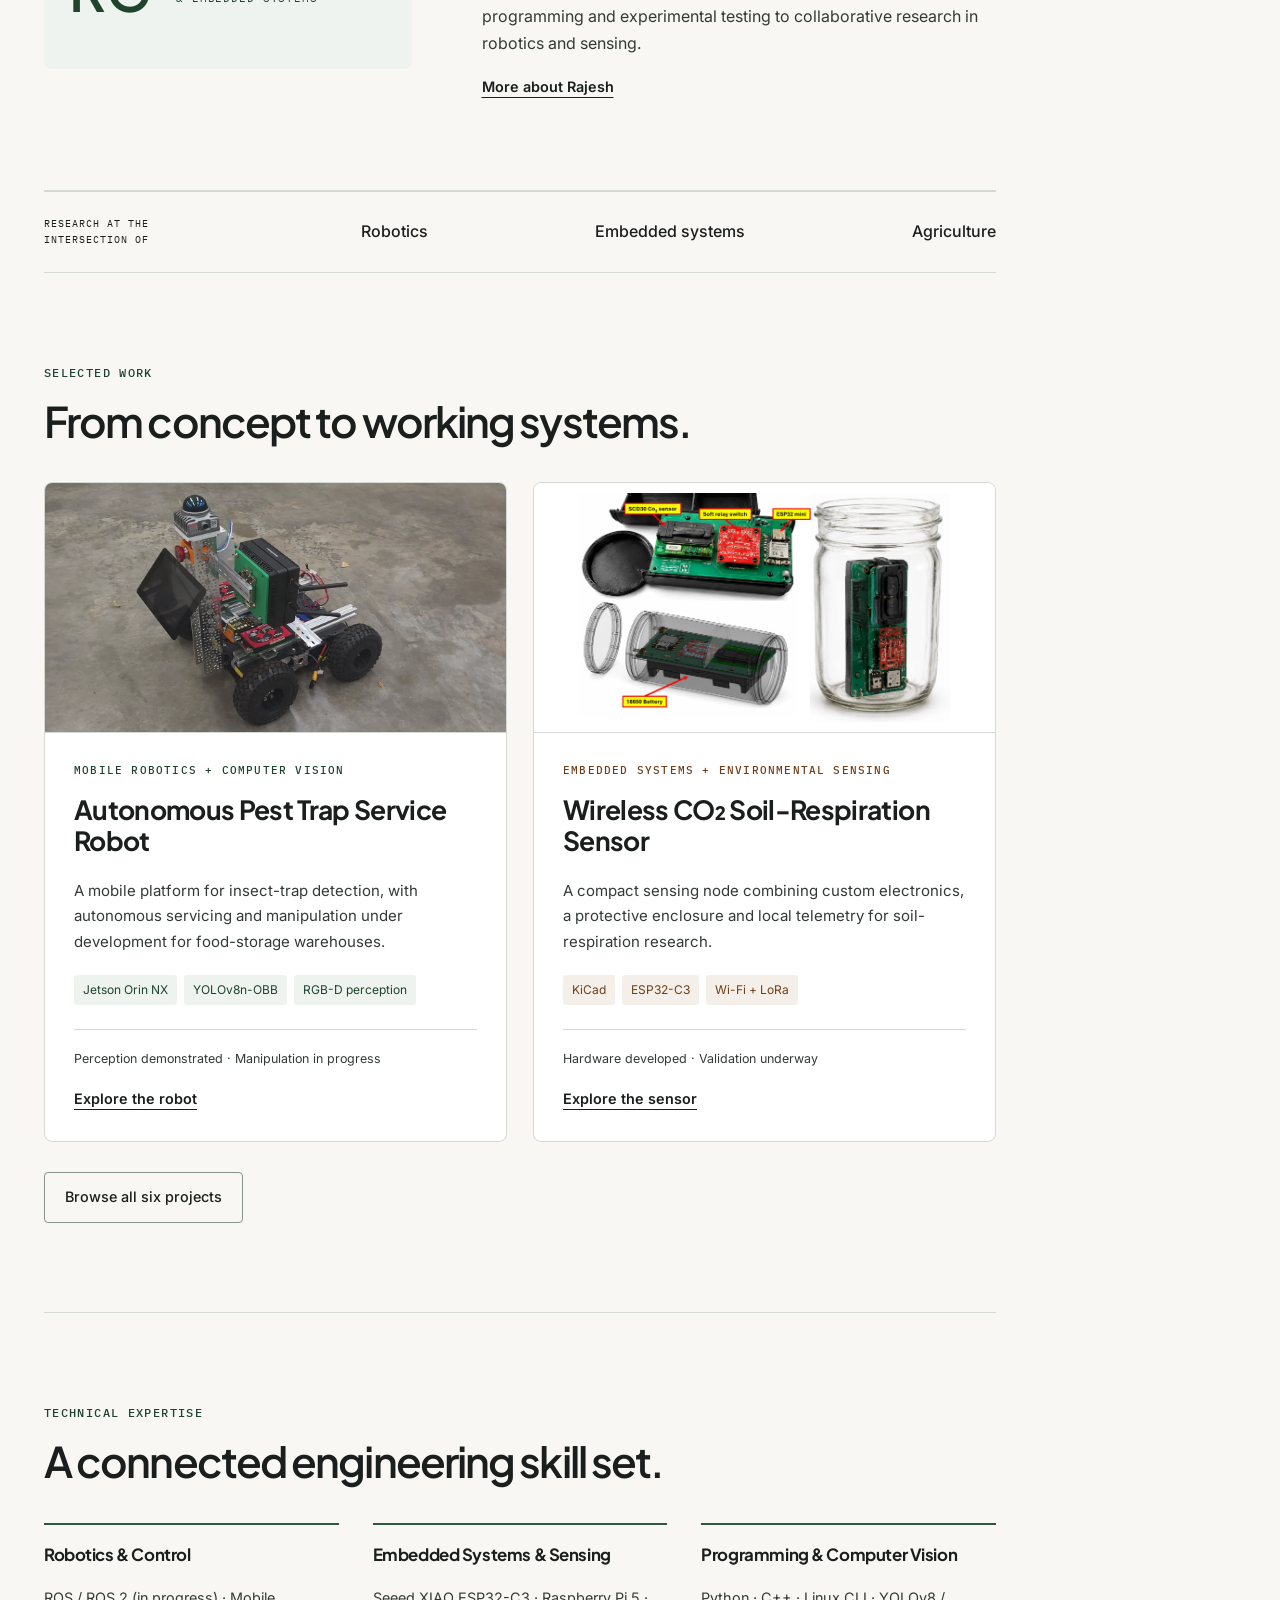
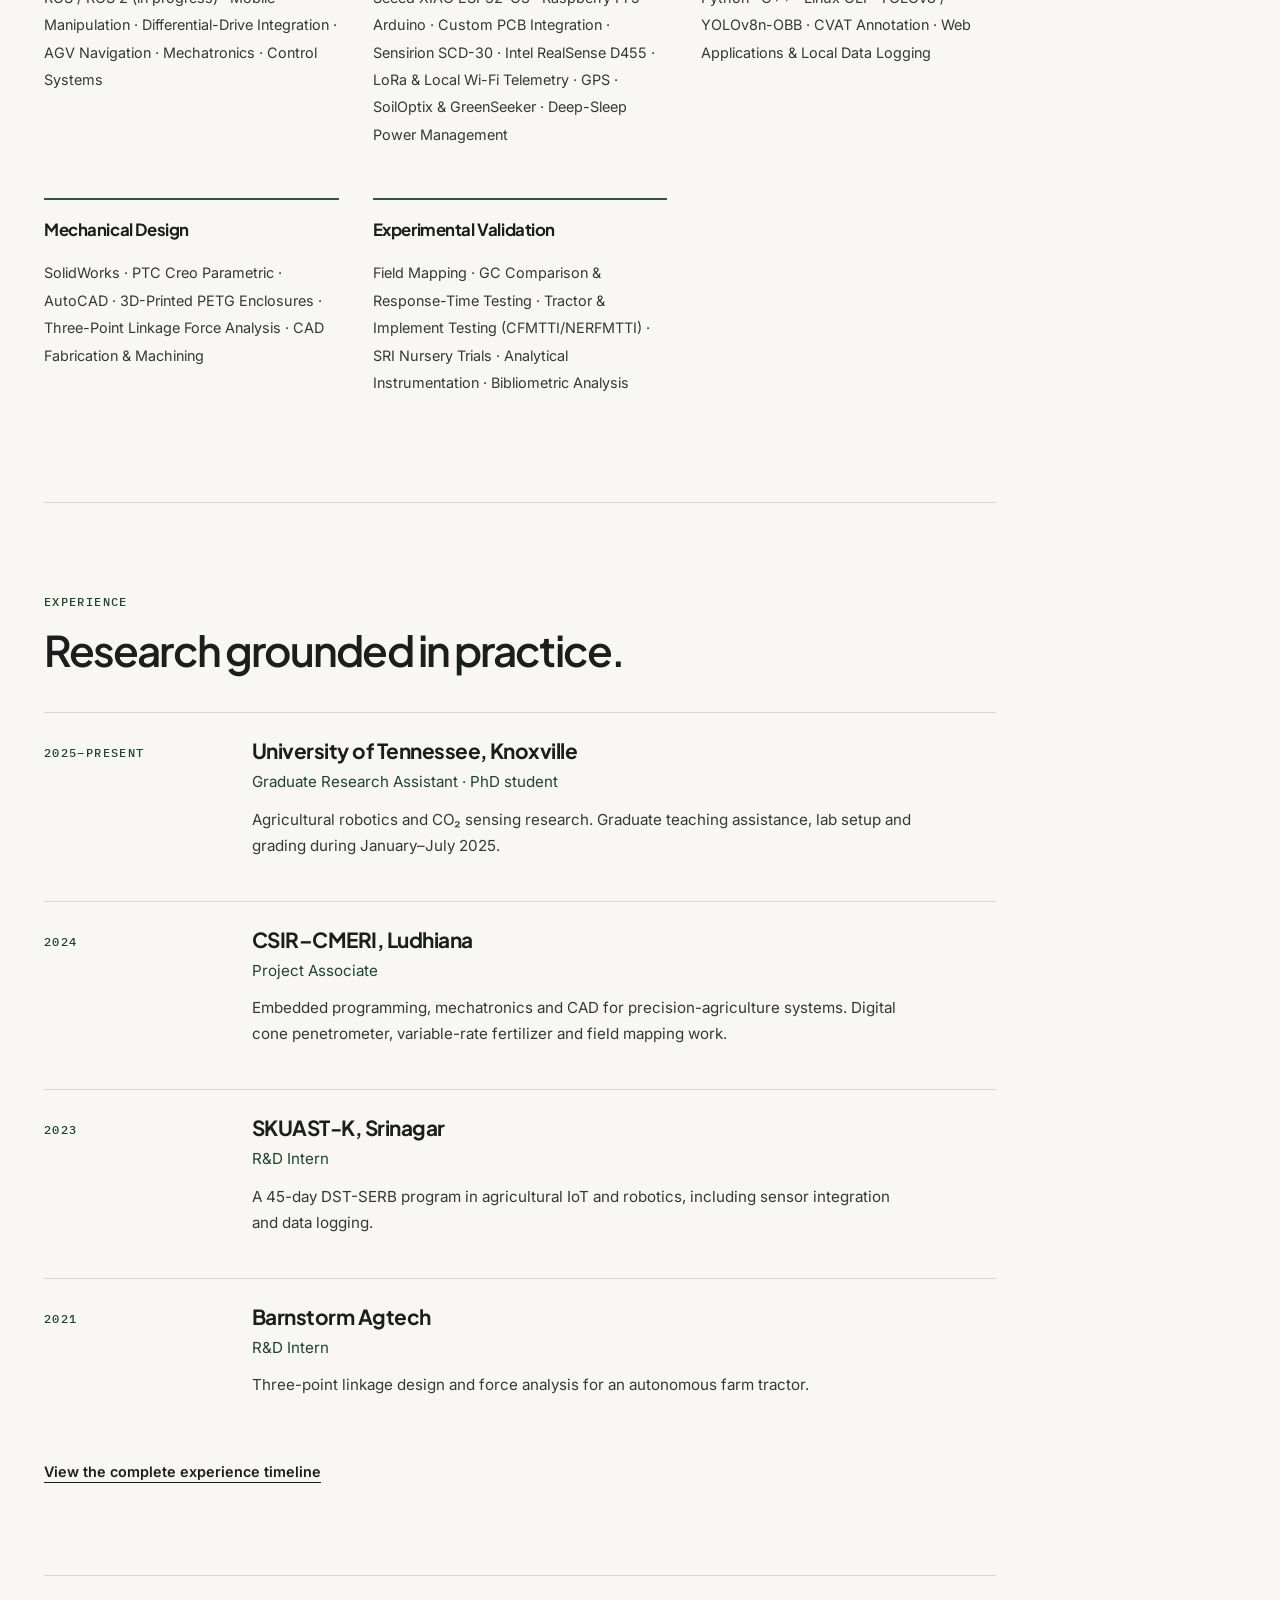
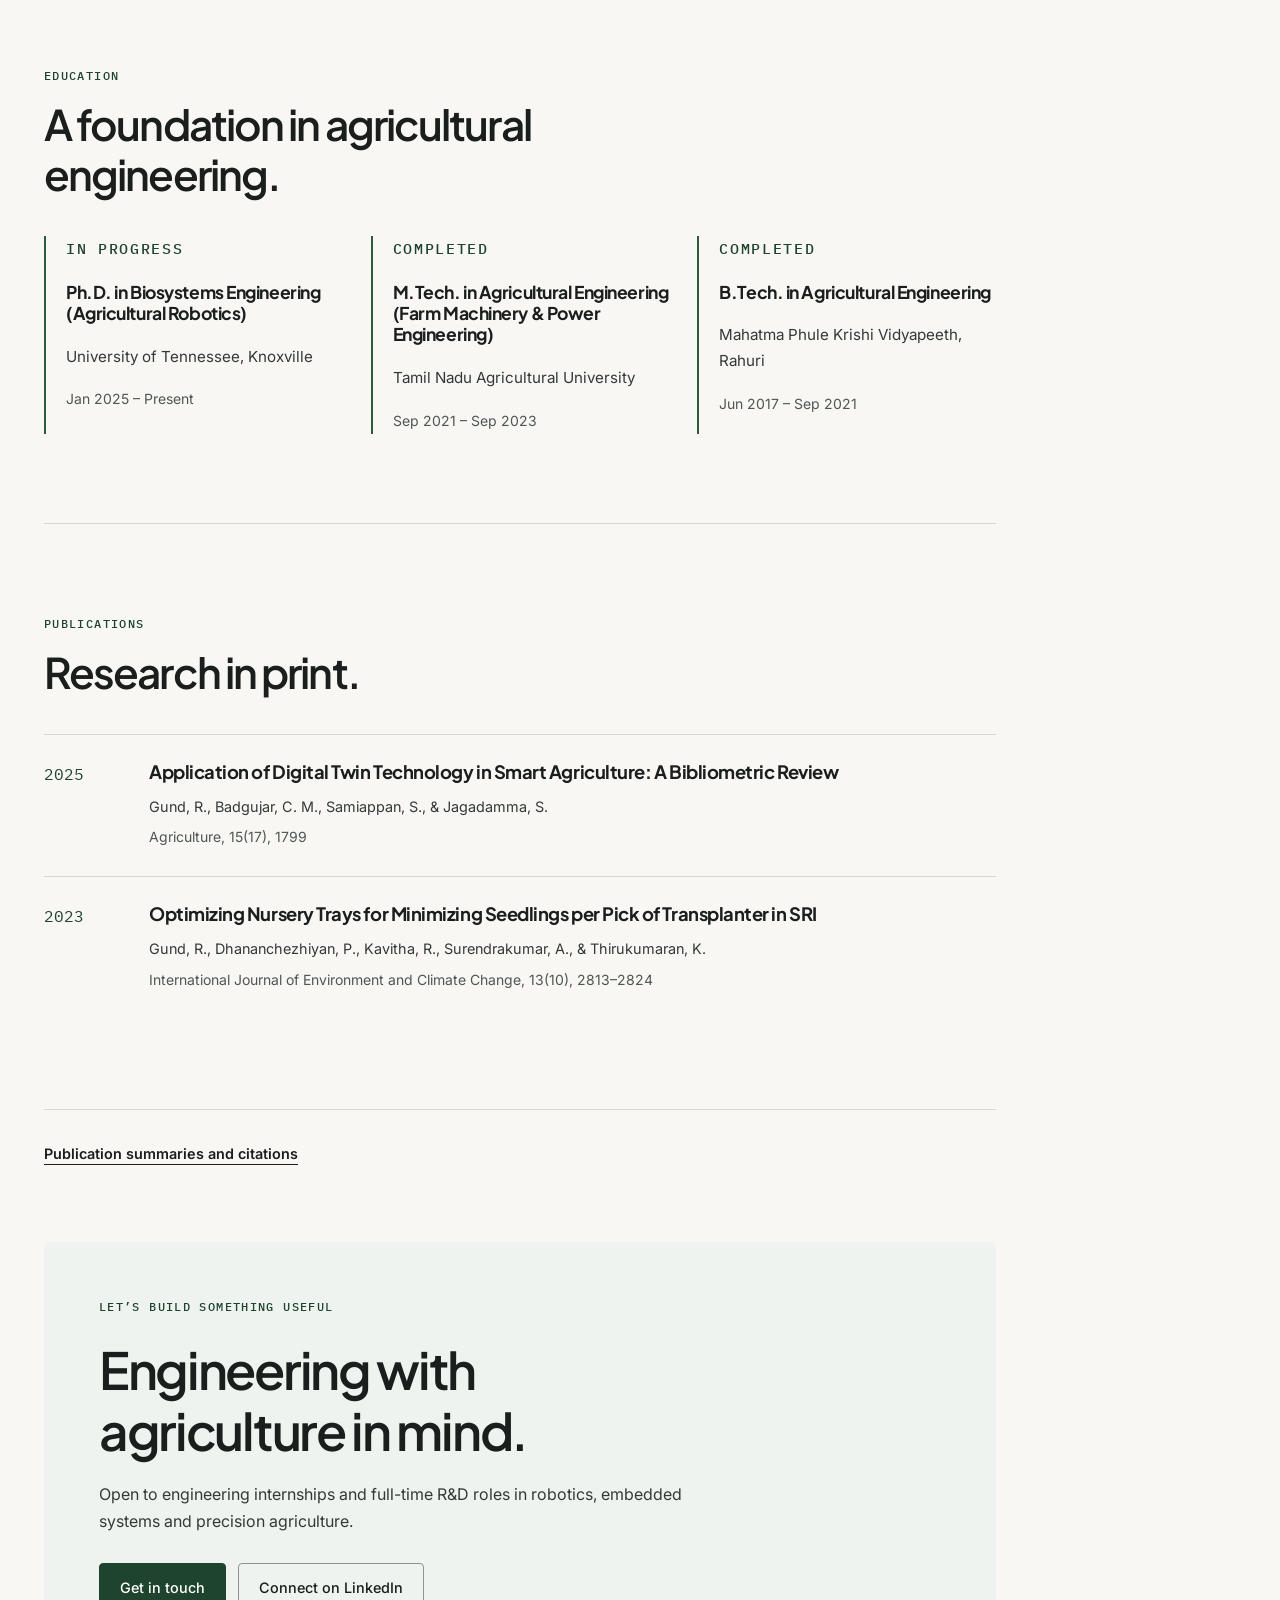
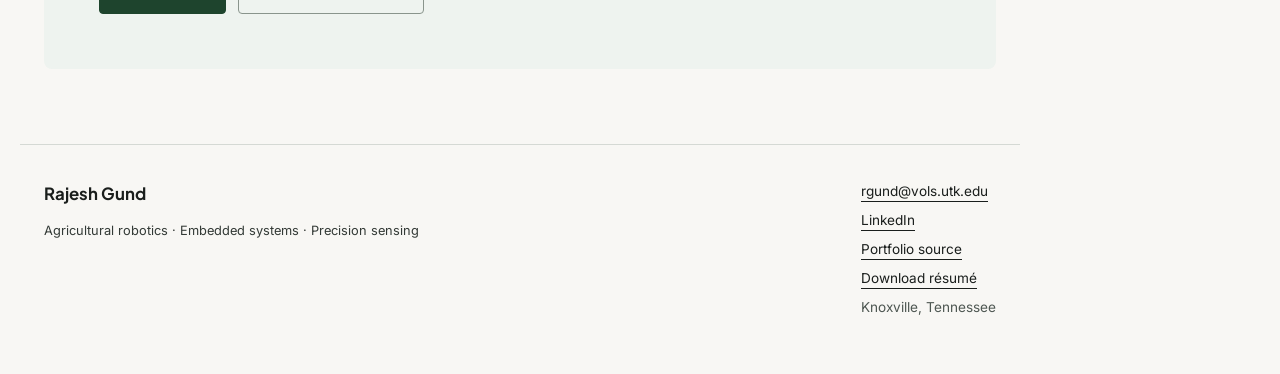
==== commit 1df6300a: "Replacing "I" with "We"" ====
--- a/index.html
+++ b/index.html
@@ -1 +1 @@
-<!doctype html><html lang="en"><head><meta charset="utf-8"><meta name="viewport" content="width=device-width, initial-scale=1"><title>Agricultural Robotics &amp; Embedded Systems | Rajesh Gund</title><meta name="description" content="Rajesh Gund — PhD student at UT Knoxville developing agricultural robotics and embedded sensing systems."><meta property="og:title" content="Agricultural Robotics &amp; Embedded Systems | Rajesh Gund"><meta property="og:description" content="Rajesh Gund — PhD student at UT Knoxville developing agricultural robotics and embedded sensing systems."><meta property="og:type" content="website"><meta name="theme-color" content="#2D5A3F"><link rel="icon" href="assets/img/favicon.svg" type="image/svg+xml"><link rel="stylesheet" href="assets/css/tokens.css"><link rel="stylesheet" href="assets/css/styles.css?v=10"><script defer src="assets/js/main.js?v=3"></script><link rel="canonical" href="https://rgund26.github.io/"><meta property="og:url" content="https://rgund26.github.io/"><script defer src="assets/js/profile.js"></script><script defer src="assets/js/media-config.js"></script><script defer src="assets/js/media.js"></script><script type="application/ld+json">{"@context": "https://schema.org", "@type": "Person", "name": "Rajesh Gund", "url": "https://rgund26.github.io/", "jobTitle": "PhD student in agricultural robotics", "affiliation": {"@type": "CollegeOrUniversity", "name": "University of Tennessee, Knoxville"}, "sameAs": ["https://www.linkedin.com/in/rajeshgund/"], "knowsAbout": ["Agricultural robotics", "Embedded systems", "Computer vision", "Precision agriculture"]}</script></head><body><a class="skip" href="#main">Skip to content</a><header><div class="nav-wrap"><a class="wordmark" href="index.html"><span class="monogram">RG</span>Rajesh Gund<span class="wordmark-sub">ENGINEERING PORTFOLIO</span></a><button class="menu-toggle" aria-expanded="false" aria-controls="navigation">Menu</button><nav id="navigation" aria-label="Main navigation"><a href="index.html" aria-current="page">Home</a><a href="about/index.html">About</a><a href="projects/index.html">Projects</a><a href="experience/index.html">Experience</a><a href="publications/index.html">Publications</a><a class="nav-resume" href="index.html#contact">Contact</a></nav></div></header><main id="main"><section class="hero"><div class="hero-copy"><p class="eyebrow">RAJESH GUND · PHD STUDENT · UT KNOXVILLE</p><h1>Engineering for<br>a smarter <em>agriculture.</em></h1><p class="hero-intro">I’m Rajesh Gund. I develop robotic and sensing systems that connect agricultural challenges with practical engineering.</p><div class="actions"><a class="button" href="#projects">Explore my work</a><a class="button secondary" href="assets/docs/Rajesh_Gund_Resume.pdf" download>Download résumé</a></div><p class="availability-line">Seeking engineering internships and full-time R&D opportunities</p><p class="hero-note">Robotics & control <span>/</span> Embedded systems <span>/</span> Computer vision</p></div><aside class="hero-visual"><div class="visual-heading"><span>FROM PERCEPTION TO ACTION</span><span class="tag">RESEARCH FOCUS</span></div><div class="technical-art" aria-label="Conceptual illustration of sensing, computing and actuation"><div class="orbit orbit-one"></div><div class="orbit orbit-two"></div><div class="core">RG<span>AGRICULTURAL<br>ENGINEERING</span></div><span class="node sense">SENSE<small>Vision + sensors</small></span><span class="node compute">COMPUTE<small>Embedded intelligence</small></span><span class="node act">ACT<small>Robotics + control</small></span></div><div class="visual-footer"><strong>Built around real problems.</strong><span>Designed, integrated and tested.</span></div></aside></section><section class="section" id="about-me"><div class="section-heading"><p class="eyebrow">ABOUT ME</p><h2>An early commitment to agriculture.</h2></div><div class="personal-opener home-personal-story" style="padding-top:0;margin-bottom:40px"><figure class="diagram story-cover" style="max-width:805px;margin:0 auto 28px"><button type="button" data-lightbox data-full-src="assets/img/ninth-grade-report-book.png" data-full-alt="Rajesh’s full Class IX report book from 2013–14, including his childhood photograph and handwritten agriculture goal." aria-label="Open the full ninth-grade report book"><img src="assets/img/ninth-grade-goal-cover.png" alt="My handwritten ninth-grade goal: to work in agriculture management." width="805" height="256" style="display:block;width:100%;height:auto"></button><figcaption>My 9<sup>th</sup> grade goal, 2014.<br><span>Click to enlarge grade card.</span></figcaption></figure><p class="large-copy opening-story">Yes, that’s my handwriting. In 9<sup>th</sup> grade card, I wrote that I wanted to become an Agriculture “Management” (not manager!). I was still figuring out the grammar—and the career—but I knew the purpose. Guess what? Over a decade later, I’m pursuing a PhD in Agricultural Robotics.</p></div><div class="about-layout"><div><p class="large-copy">My path began in Maharashtra.</p><div class="profile-mark" aria-label="Rajesh Gund initials">RG<span>AGRICULTURAL ROBOTICS<br>&amp; EMBEDDED SYSTEMS</span></div></div><div><p>Growing up in Maharashtra, I saw the impact of farmer suicides. By ninth grade, I had written down my goal to work in agriculture. Farm machinery, embedded systems and vision-based rice transplanting later brought me to agricultural robotics. Today, I’m pursuing a PhD at UT Knoxville, working toward practical technologies for farmers.</p><p>My experience spans mechanical design, embedded programming, sensor integration and experimental testing—from autonomous-tractor linkage design to a wireless CO₂ sensing platform.</p><a class="text-link" href="about/index.html">More about my background</a></div></div></section><div class="focus-strip"><span>RESEARCH AT THE INTERSECTION OF</span><strong>Robotics</strong><strong>Embedded systems</strong><strong>Agriculture</strong></div><section class="section" id=projects><div class="section-heading"><p class="eyebrow">SELECTED WORK</p><h2>From concept to working systems.</h2></div><div class="project-grid"><article class="project-card"><div class="card-media mmpt-card-cover"><img src="assets/img/pest-trap-robot/mmpt-cover.webp" width="1280" height="720" alt="MMPT mobile robot prototype on the lab floor" loading="lazy"></div><div class="card-body"><p class="eyebrow">MOBILE ROBOTICS + COMPUTER VISION</p><h3>Autonomous Pest Trap Service Robot</h3><p>A mobile platform for insect-trap detection, with autonomous servicing and manipulation under development for food-storage warehouses.</p><div class="chips"><span>Jetson Orin NX</span><span>YOLOv8n-OBB</span><span>RGB-D perception</span></div><p class="status">Perception demonstrated · Manipulation in progress</p><a class="text-link" href="projects/pest-trap-robot/index.html">Explore the robot</a></div></article><article class="project-card copper"><div class="card-media ghg-card-cover"><img src="assets/img/ghg-sensor/compact-sensor.webp" alt="Compact CO₂ sensor assembly and its fit inside an incubation jar" width="1600" height="986" loading="lazy"></div><div class="card-body"><p class="eyebrow">EMBEDDED SYSTEMS + ENVIRONMENTAL SENSING</p><h3>Wireless CO₂ Soil-Respiration Sensor</h3><p>A compact sensing node combining custom electronics, a protective enclosure and local telemetry for soil-respiration research.</p><div class="chips"><span>KiCad</span><span>ESP32-C3</span><span>Wi-Fi + LoRa</span></div><p class="status">Hardware developed · Validation underway</p><a class="text-link" href="projects/ghg-sensor/index.html">Explore the sensor</a></div></article></div><div class="section-bottom"><a class="button secondary" href="projects/index.html">Browse all six projects</a></div></section><section class="section" id=expertise><div class="section-heading"><p class="eyebrow">TECHNICAL EXPERTISE</p><h2>A connected engineering skill set.</h2></div><div class="skills-grid"><article><h3>Robotics &amp; Control</h3><p>ROS / ROS 2 (in progress) · Mobile Manipulation · Differential-Drive Integration · AGV Navigation · Mechatronics · Control Systems</p></article><article><h3>Embedded Systems &amp; Sensing</h3><p>Seeed XIAO ESP32-C3 · Raspberry Pi 5 · Arduino · Custom PCB Integration · Sensirion SCD-30 · Intel RealSense D455 · LoRa &amp; Local Wi-Fi Telemetry · GPS · SoilOptix &amp; GreenSeeker · Deep-Sleep Power Management</p></article><article><h3>Programming &amp; Computer Vision</h3><p>Python · C++ · Linux CLI · YOLOv8 / YOLOv8n-OBB · CVAT Annotation · Web Applications &amp; Local Data Logging</p></article><article><h3>Mechanical Design</h3><p>SolidWorks · PTC Creo Parametric · AutoCAD · 3D-Printed PETG Enclosures · Three-Point Linkage Force Analysis · CAD Fabrication &amp; Machining</p></article><article><h3>Experimental Validation</h3><p>Field Mapping · GC Comparison &amp; Response-Time Testing · Tractor &amp; Implement Testing (CFMTTI/NERFMTTI) · SRI Nursery Trials · Analytical Instrumentation · Bibliometric Analysis</p></article></div></section><section class="section" id=experience><div class="section-heading"><p class="eyebrow">EXPERIENCE</p><h2>Research grounded in practice.</h2></div><div class="timeline"><article><p class="eyebrow">2025–PRESENT</p><div><h3>University of Tennessee, Knoxville</h3><p class="role">Graduate Research Assistant · PhD student</p><p>Agricultural robotics and CO₂ sensing research. Graduate teaching assistance, lab setup and grading during January–July 2025.</p></div></article><article><p class="eyebrow">2024</p><div><h3>CSIR–CMERI, Ludhiana</h3><p class="role">Project Associate</p><p>Embedded programming, mechatronics and CAD for precision-agriculture systems. Digital cone penetrometer, variable-rate fertilizer and field mapping work.</p></div></article><article><p class="eyebrow">2023</p><div><h3>SKUAST-K, Srinagar</h3><p class="role">R&D Intern</p><p>A 45-day DST-SERB program in agricultural IoT and robotics, including sensor integration and data logging.</p></div></article><article><p class="eyebrow">2021</p><div><h3>Barnstorm Agtech</h3><p class="role">R&D Intern</p><p>Three-point linkage design and force analysis for an autonomous farm tractor.</p></div></article></div><a class="text-link" href="experience/index.html">View the complete experience timeline</a></section><section class="section" ><div class="section-heading"><p class="eyebrow">EDUCATION</p><h2>A foundation in agricultural engineering.</h2></div><div class="education-grid"><article><p class="eyebrow">In Progress</p><h3>Ph.D. in Biosystems Engineering (Agricultural Robotics)</h3><p>University of Tennessee, Knoxville</p><small>Jan 2025 – Present</small></article><article><p class="eyebrow">Completed</p><h3>M.Tech. in Agricultural Engineering (Farm Machinery &amp; Power Engineering)</h3><p>Tamil Nadu Agricultural University</p><small>Sep 2021 – Sep 2023</small></article><article><p class="eyebrow">Completed</p><h3>B.Tech. in Agricultural Engineering</h3><p>Mahatma Phule Krishi Vidyapeeth, Rahuri</p><small>Jun 2017 – Sep 2021</small></article></div></section><section class="section" ><div class="section-heading"><p class="eyebrow">PUBLICATIONS</p><h2>Research in print.</h2></div><div class="publications"><article><span>2025</span><div><h3><a href="https://www.mdpi.com/2077-0472/15/17/1799">Application of Digital Twin Technology in Smart Agriculture: A Bibliometric Review</a></h3><p>Gund, R., Badgujar, C. M., Samiappan, S., &amp; Jagadamma, S.</p><small>Agriculture, 15(17), 1799</small></div></article><article><span>2023</span><div><h3><a href="https://journalijecc.com/index.php/IJECC/article/view/2946">Optimizing Nursery Trays for Minimizing Seedlings per Pick of Transplanter in SRI</a></h3><p>Gund, R., Dhananchezhiyan, P., Kavitha, R., Surendrakumar, A., &amp; Thirukumaran, K.</p><small>International Journal of Environment and Climate Change, 13(10), 2813–2824</small></div></article></div></section><div class="section-bottom"><a class="text-link" href="publications/index.html">Publication summaries and citations</a></div><section class="contact" id="contact"><p class="eyebrow">LET’S BUILD SOMETHING USEFUL</p><h2>Engineering with<br>agriculture in mind.</h2><p>Open to engineering internships and full-time R&D roles in robotics, embedded systems and precision agriculture.</p><div class="actions"><a class="button" href="mailto:rgund@vols.utk.edu">Get in touch</a><a class="button secondary" href="https://www.linkedin.com/in/rajeshgund/">Connect on LinkedIn</a></div></section></main><footer><div><a class="wordmark" href="index.html">Rajesh Gund</a><p>Agricultural robotics · Embedded systems · Precision sensing</p></div><div><a href="mailto:rgund@vols.utk.edu">rgund@vols.utk.edu</a><a href="https://www.linkedin.com/in/rajeshgund/">LinkedIn</a><a href="https://github.com/rgund26/rgund26.github.io">Portfolio source</a><a href="assets/docs/Rajesh_Gund_Resume.pdf">Download résumé</a><span>Knoxville, Tennessee</span></div></footer><dialog id="lightbox" aria-label="Enlarged project diagram"><button class="close" aria-label="Close enlarged image">Close ×</button><img alt=""><p></p></dialog><script src="assets/js/section-nav.js?v=4" defer></script></body></html>+<!doctype html><html lang="en"><head><meta charset="utf-8"><meta name="viewport" content="width=device-width, initial-scale=1"><title>Agricultural Robotics &amp; Embedded Systems | Rajesh Gund</title><meta name="description" content="Rajesh Gund — PhD student at UT Knoxville developing agricultural robotics and embedded sensing systems."><meta property="og:title" content="Agricultural Robotics &amp; Embedded Systems | Rajesh Gund"><meta property="og:description" content="Rajesh Gund — PhD student at UT Knoxville developing agricultural robotics and embedded sensing systems."><meta property="og:type" content="website"><meta name="theme-color" content="#2D5A3F"><link rel="icon" href="assets/img/favicon.svg" type="image/svg+xml"><link rel="stylesheet" href="assets/css/tokens.css"><link rel="stylesheet" href="assets/css/styles.css?v=10"><script defer src="assets/js/main.js?v=3"></script><link rel="canonical" href="https://rgund26.github.io/"><meta property="og:url" content="https://rgund26.github.io/"><script defer src="assets/js/profile.js"></script><script defer src="assets/js/media-config.js"></script><script defer src="assets/js/media.js"></script><script type="application/ld+json">{"@context": "https://schema.org", "@type": "Person", "name": "Rajesh Gund", "url": "https://rgund26.github.io/", "jobTitle": "PhD student in agricultural robotics", "affiliation": {"@type": "CollegeOrUniversity", "name": "University of Tennessee, Knoxville"}, "sameAs": ["https://www.linkedin.com/in/rajeshgund/"], "knowsAbout": ["Agricultural robotics", "Embedded systems", "Computer vision", "Precision agriculture"]}</script></head><body><a class="skip" href="#main">Skip to content</a><header><div class="nav-wrap"><a class="wordmark" href="index.html"><span class="monogram">RG</span>Rajesh Gund<span class="wordmark-sub">ENGINEERING PORTFOLIO</span></a><button class="menu-toggle" aria-expanded="false" aria-controls="navigation">Menu</button><nav id="navigation" aria-label="Main navigation"><a href="index.html" aria-current="page">Home</a><a href="about/index.html">About</a><a href="projects/index.html">Projects</a><a href="experience/index.html">Experience</a><a href="publications/index.html">Publications</a><a class="nav-resume" href="index.html#contact">Contact</a></nav></div></header><main id="main"><section class="hero"><div class="hero-copy"><p class="eyebrow">RAJESH GUND · PHD STUDENT · UT KNOXVILLE</p><h1>Engineering for<br>a smarter <em>agriculture.</em></h1><p class="hero-intro">Rajesh Gund works with research teams to develop robotic and sensing systems for agriculture.</p><div class="actions"><a class="button" href="#projects">Explore the projects</a><a class="button secondary" href="assets/docs/Rajesh_Gund_Resume.pdf" download>Download résumé</a></div><p class="availability-line">Seeking engineering internships and full-time R&D opportunities</p><p class="hero-note">Robotics & control <span>/</span> Embedded systems <span>/</span> Computer vision</p></div><aside class="hero-visual"><div class="visual-heading"><span>FROM PERCEPTION TO ACTION</span><span class="tag">RESEARCH FOCUS</span></div><div class="technical-art" aria-label="Conceptual illustration of sensing, computing and actuation"><div class="orbit orbit-one"></div><div class="orbit orbit-two"></div><div class="core">RG<span>AGRICULTURAL<br>ENGINEERING</span></div><span class="node sense">SENSE<small>Vision + sensors</small></span><span class="node compute">COMPUTE<small>Embedded intelligence</small></span><span class="node act">ACT<small>Robotics + control</small></span></div><div class="visual-footer"><strong>Built around real problems.</strong><span>Designed, integrated and tested.</span></div></aside></section><section class="section" id="about-me"><div class="section-heading"><p class="eyebrow">ABOUT RAJESH</p><h2>An early commitment to agriculture.</h2></div><div class="personal-opener home-personal-story" style="padding-top:0;margin-bottom:40px"><figure class="diagram story-cover" style="max-width:805px;margin:0 auto 28px"><button type="button" data-lightbox data-full-src="assets/img/ninth-grade-report-book.png" data-full-alt="Rajesh’s full Class IX report book from 2013–14, including his childhood photograph and handwritten agriculture goal." aria-label="Open the full ninth-grade report book"><img src="assets/img/ninth-grade-goal-cover.png" alt="Rajesh’s handwritten ninth-grade goal to work in agriculture management." width="805" height="256" style="display:block;width:100%;height:auto"></button><figcaption>Rajesh’s ninth-grade goal, 2014.<br><span>Click to enlarge grade card.</span></figcaption></figure><p class="large-copy opening-story">In ninth grade, Rajesh wrote “Agriculture Management” as his career goal. More than a decade later, he is pursuing a PhD in agricultural robotics.</p></div><div class="about-layout"><div><p class="large-copy">Early years in Maharashtra</p><div class="profile-mark" aria-label="Rajesh Gund initials">RG<span>AGRICULTURAL ROBOTICS<br>&amp; EMBEDDED SYSTEMS</span></div></div><div><p>Growing up in Maharashtra, Rajesh saw the impact of farmer suicides. That experience drew him toward agriculture. Working with farm machinery and embedded systems, then researching vision-based rice transplanting, led him to agricultural robotics.</p><p>At UT Knoxville, Rajesh applies mechanical design, embedded programming and experimental testing to collaborative research in robotics and sensing.</p><a class="text-link" href="about/index.html">More about Rajesh</a></div></div></section><div class="focus-strip"><span>RESEARCH AT THE INTERSECTION OF</span><strong>Robotics</strong><strong>Embedded systems</strong><strong>Agriculture</strong></div><section class="section" id=projects><div class="section-heading"><p class="eyebrow">SELECTED WORK</p><h2>From concept to working systems.</h2></div><div class="project-grid"><article class="project-card"><div class="card-media mmpt-card-cover"><img src="assets/img/pest-trap-robot/mmpt-cover.webp" width="1280" height="720" alt="MMPT mobile robot prototype on the lab floor" loading="lazy"></div><div class="card-body"><p class="eyebrow">MOBILE ROBOTICS + COMPUTER VISION</p><h3>Autonomous Pest Trap Service Robot</h3><p>A mobile platform for insect-trap detection, with autonomous servicing and manipulation under development for food-storage warehouses.</p><div class="chips"><span>Jetson Orin NX</span><span>YOLOv8n-OBB</span><span>RGB-D perception</span></div><p class="status">Perception demonstrated · Manipulation in progress</p><a class="text-link" href="projects/pest-trap-robot/index.html">Explore the robot</a></div></article><article class="project-card copper"><div class="card-media ghg-card-cover"><img src="assets/img/ghg-sensor/compact-sensor.webp" alt="Compact CO₂ sensor assembly and its fit inside an incubation jar" width="1600" height="986" loading="lazy"></div><div class="card-body"><p class="eyebrow">EMBEDDED SYSTEMS + ENVIRONMENTAL SENSING</p><h3>Wireless CO₂ Soil-Respiration Sensor</h3><p>A compact sensing node combining custom electronics, a protective enclosure and local telemetry for soil-respiration research.</p><div class="chips"><span>KiCad</span><span>ESP32-C3</span><span>Wi-Fi + LoRa</span></div><p class="status">Hardware developed · Validation underway</p><a class="text-link" href="projects/ghg-sensor/index.html">Explore the sensor</a></div></article></div><div class="section-bottom"><a class="button secondary" href="projects/index.html">Browse all six projects</a></div></section><section class="section" id=expertise><div class="section-heading"><p class="eyebrow">TECHNICAL EXPERTISE</p><h2>A connected engineering skill set.</h2></div><div class="skills-grid"><article><h3>Robotics &amp; Control</h3><p>ROS / ROS 2 (in progress) · Mobile Manipulation · Differential-Drive Integration · AGV Navigation · Mechatronics · Control Systems</p></article><article><h3>Embedded Systems &amp; Sensing</h3><p>Seeed XIAO ESP32-C3 · Raspberry Pi 5 · Arduino · Custom PCB Integration · Sensirion SCD-30 · Intel RealSense D455 · LoRa &amp; Local Wi-Fi Telemetry · GPS · SoilOptix &amp; GreenSeeker · Deep-Sleep Power Management</p></article><article><h3>Programming &amp; Computer Vision</h3><p>Python · C++ · Linux CLI · YOLOv8 / YOLOv8n-OBB · CVAT Annotation · Web Applications &amp; Local Data Logging</p></article><article><h3>Mechanical Design</h3><p>SolidWorks · PTC Creo Parametric · AutoCAD · 3D-Printed PETG Enclosures · Three-Point Linkage Force Analysis · CAD Fabrication &amp; Machining</p></article><article><h3>Experimental Validation</h3><p>Field Mapping · GC Comparison &amp; Response-Time Testing · Tractor &amp; Implement Testing (CFMTTI/NERFMTTI) · SRI Nursery Trials · Analytical Instrumentation · Bibliometric Analysis</p></article></div></section><section class="section" id=experience><div class="section-heading"><p class="eyebrow">EXPERIENCE</p><h2>Research grounded in practice.</h2></div><div class="timeline"><article><p class="eyebrow">2025–PRESENT</p><div><h3>University of Tennessee, Knoxville</h3><p class="role">Graduate Research Assistant · PhD student</p><p>Agricultural robotics and CO₂ sensing research. Graduate teaching assistance, lab setup and grading during January–July 2025.</p></div></article><article><p class="eyebrow">2024</p><div><h3>CSIR–CMERI, Ludhiana</h3><p class="role">Project Associate</p><p>Embedded programming, mechatronics and CAD for precision-agriculture systems. Digital cone penetrometer, variable-rate fertilizer and field mapping work.</p></div></article><article><p class="eyebrow">2023</p><div><h3>SKUAST-K, Srinagar</h3><p class="role">R&D Intern</p><p>A 45-day DST-SERB program in agricultural IoT and robotics, including sensor integration and data logging.</p></div></article><article><p class="eyebrow">2021</p><div><h3>Barnstorm Agtech</h3><p class="role">R&D Intern</p><p>Three-point linkage design and force analysis for an autonomous farm tractor.</p></div></article></div><a class="text-link" href="experience/index.html">View the complete experience timeline</a></section><section class="section" ><div class="section-heading"><p class="eyebrow">EDUCATION</p><h2>A foundation in agricultural engineering.</h2></div><div class="education-grid"><article><p class="eyebrow">In Progress</p><h3>Ph.D. in Biosystems Engineering (Agricultural Robotics)</h3><p>University of Tennessee, Knoxville</p><small>Jan 2025 – Present</small></article><article><p class="eyebrow">Completed</p><h3>M.Tech. in Agricultural Engineering (Farm Machinery &amp; Power Engineering)</h3><p>Tamil Nadu Agricultural University</p><small>Sep 2021 – Sep 2023</small></article><article><p class="eyebrow">Completed</p><h3>B.Tech. in Agricultural Engineering</h3><p>Mahatma Phule Krishi Vidyapeeth, Rahuri</p><small>Jun 2017 – Sep 2021</small></article></div></section><section class="section" ><div class="section-heading"><p class="eyebrow">PUBLICATIONS</p><h2>Research in print.</h2></div><div class="publications"><article><span>2025</span><div><h3><a href="https://www.mdpi.com/2077-0472/15/17/1799">Application of Digital Twin Technology in Smart Agriculture: A Bibliometric Review</a></h3><p>Gund, R., Badgujar, C. M., Samiappan, S., &amp; Jagadamma, S.</p><small>Agriculture, 15(17), 1799</small></div></article><article><span>2023</span><div><h3><a href="https://journalijecc.com/index.php/IJECC/article/view/2946">Optimizing Nursery Trays for Minimizing Seedlings per Pick of Transplanter in SRI</a></h3><p>Gund, R., Dhananchezhiyan, P., Kavitha, R., Surendrakumar, A., &amp; Thirukumaran, K.</p><small>International Journal of Environment and Climate Change, 13(10), 2813–2824</small></div></article></div></section><div class="section-bottom"><a class="text-link" href="publications/index.html">Publication summaries and citations</a></div><section class="contact" id="contact"><p class="eyebrow">LET’S BUILD SOMETHING USEFUL</p><h2>Engineering with<br>agriculture in mind.</h2><p>Open to engineering internships and full-time R&D roles in robotics, embedded systems and precision agriculture.</p><div class="actions"><a class="button" href="mailto:rgund@vols.utk.edu">Get in touch</a><a class="button secondary" href="https://www.linkedin.com/in/rajeshgund/">Connect on LinkedIn</a></div></section></main><footer><div><a class="wordmark" href="index.html">Rajesh Gund</a><p>Agricultural robotics · Embedded systems · Precision sensing</p></div><div><a href="mailto:rgund@vols.utk.edu">rgund@vols.utk.edu</a><a href="https://www.linkedin.com/in/rajeshgund/">LinkedIn</a><a href="https://github.com/rgund26/rgund26.github.io">Portfolio source</a><a href="assets/docs/Rajesh_Gund_Resume.pdf">Download résumé</a><span>Knoxville, Tennessee</span></div></footer><dialog id="lightbox" aria-label="Enlarged project diagram"><button class="close" aria-label="Close enlarged image">Close ×</button><img alt=""><p></p></dialog><script src="assets/js/section-nav.js?v=4" defer></script></body></html>
